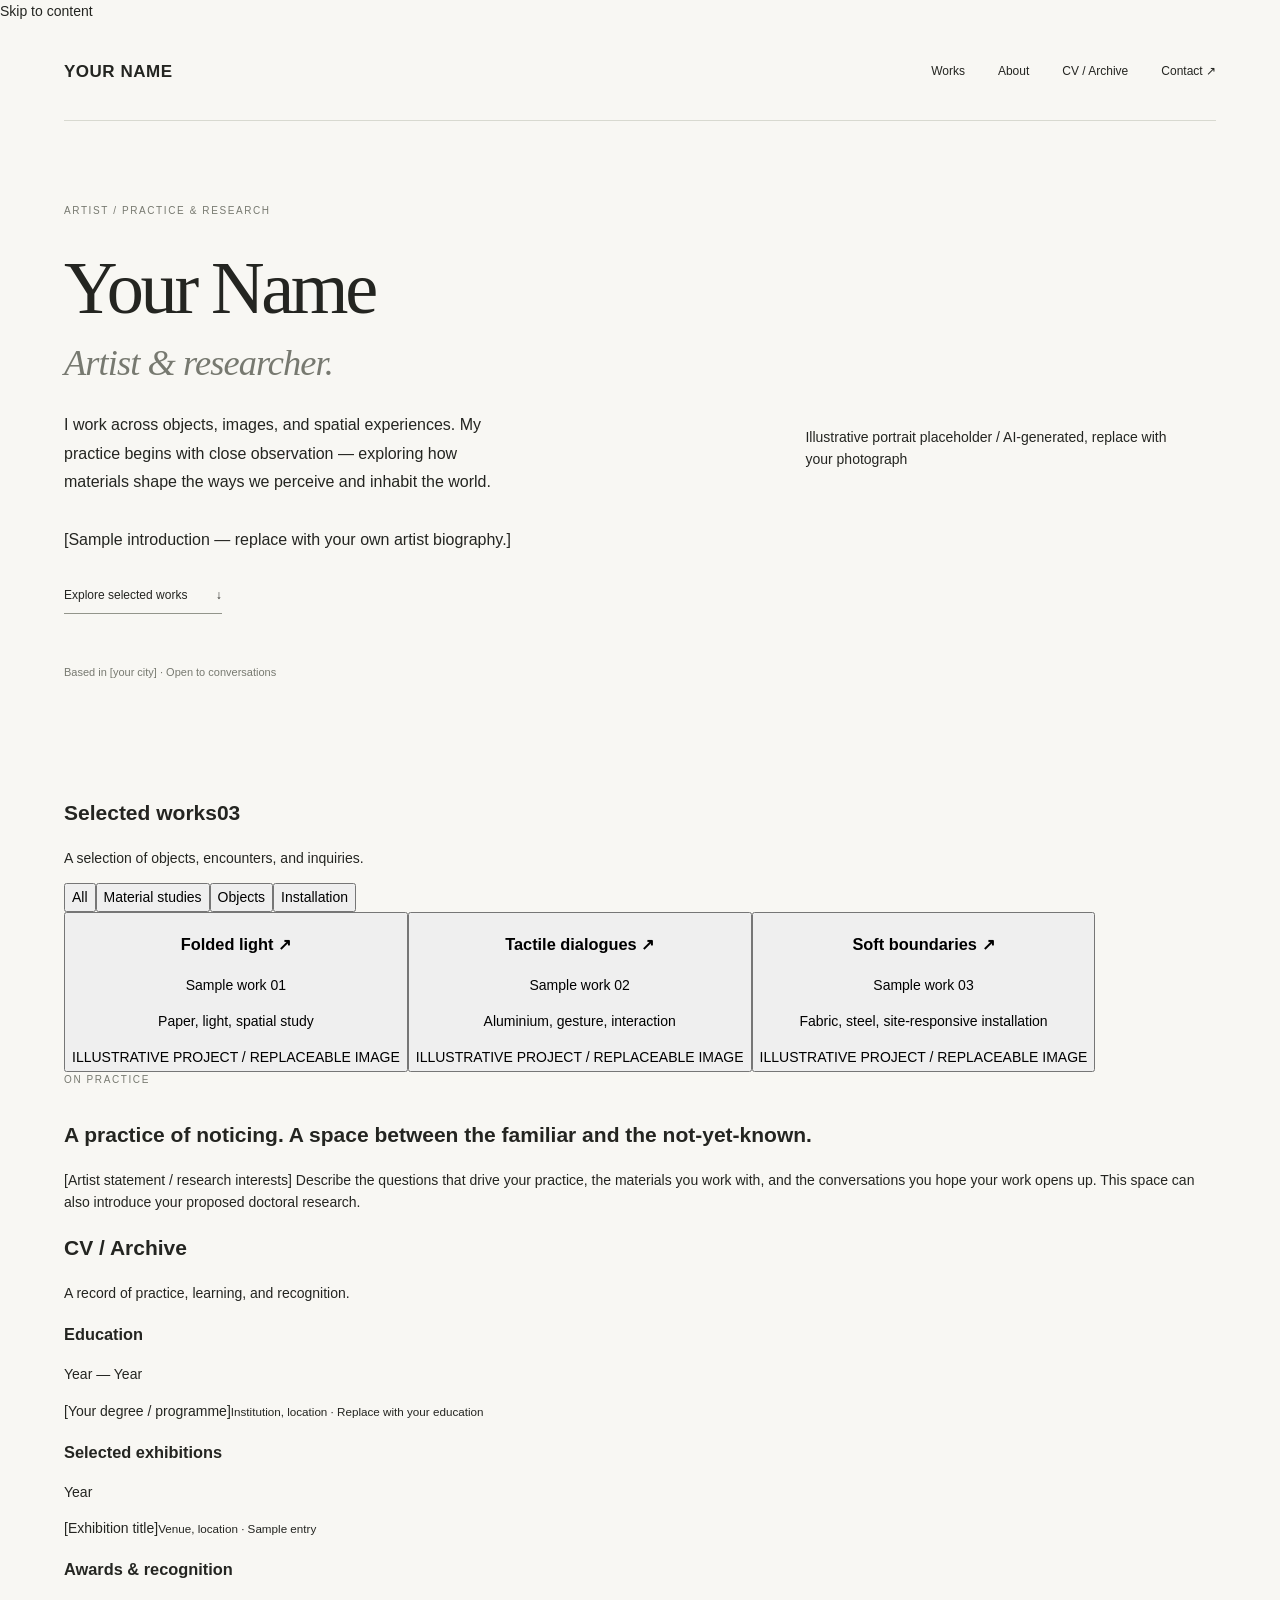
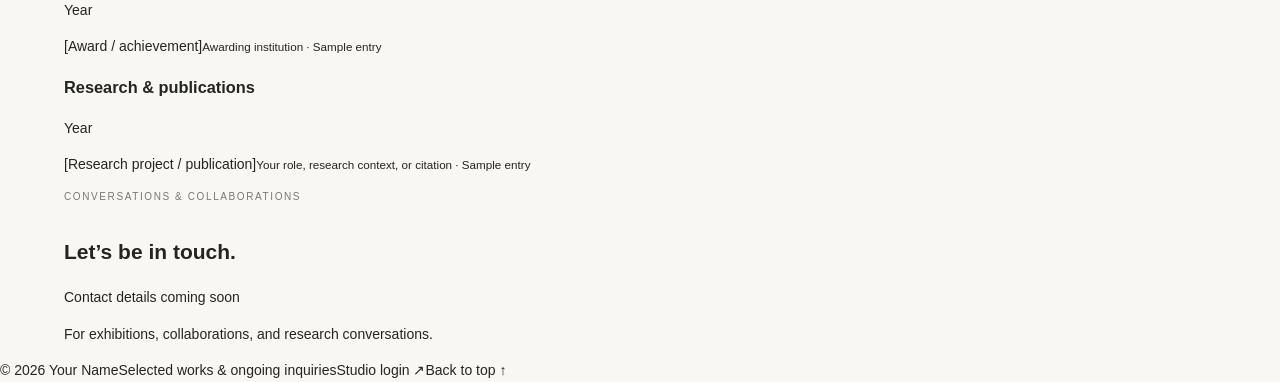
==== index.html @ 3276e63a "Create artist portfolio and content studio" ====
<!doctype html>
<html lang="en"><head><meta charset="utf-8"><meta name="viewport" content="width=device-width,initial-scale=1"><meta name="description" content="An artist's portfolio — selected works, research, and practice."><title>Artist — Selected works</title><link rel="stylesheet" href="style.css"><script type="module" src="app.js"></script></head><body>
<a class="skip" href="#main">Skip to content</a><header class="header"><a href="#" id="brand">YOUR NAME</a><nav aria-label="Main navigation"><a href="#works">Works</a><a href="#about">About</a><a href="#archive">CV / Archive</a><a href="#contact">Contact ↗</a></nav></header>
<main id="main"><section class="hero" id="about"><div class="hero-copy"><p class="eyebrow">ARTIST / PRACTICE & RESEARCH</p><h1 id="name">Your Name<span>Artist & researcher.</span></h1><p class="intro" id="intro"></p><div class="hero-links"><a href="#works">Explore selected works <span>↓</span></a><a id="cv" hidden>Curriculum vitae ↗</a></div><p class="availability" id="location"></p></div><figure class="portrait"><div id="portrait" class="art atlas q0" role="img" aria-label="Illustrative sculptural portrait placeholder"></div><figcaption id="portraitCaption"></figcaption></figure></section>
<section id="works" class="works"><div class="section-head"><h2>Selected works<span id="workCount"></span></h2><p>A selection of objects, encounters, and inquiries.</p></div><div id="filters" class="filters" aria-label="Filter works"></div><div id="workGrid" class="work-grid"></div><p id="empty" hidden>No works in this category yet.</p></section>
<section class="statement"><p class="eyebrow">ON PRACTICE</p><div><h2 id="statement"></h2><p id="research"></p></div></section>
<section id="archive" class="archive"><div class="section-head"><h2>CV / Archive</h2><p>A record of practice, learning, and recognition.</p></div><div id="archiveRows"></div></section>
<section id="contact" class="contact"><p class="eyebrow">CONVERSATIONS & COLLABORATIONS</p><h2>Let’s be in touch.</h2><a id="email"></a><p id="contactNote"></p><div id="socials"></div></section></main>
<footer><span id="copyright"></span><span>Selected works & ongoing inquiries</span><a href="admin/">Studio login ↗</a><a href="#">Back to top ↑</a></footer>
<dialog id="project"><div class="dialog-top"><span>PROJECT / DETAIL</span><button id="closeProject" aria-label="Close project">Close ×</button></div><div id="projectBody"></div></dialog><p class="load-error" id="loadError" hidden>Content could not be loaded. Please refresh the page.</p>
</body></html>
---- style.css ----
﻿:root{--paper:#f8f7f3;--ink:#242521;--muted:#777970;--line:#d8d9d0;--green:#677157}*{box-sizing:border-box}html{scroll-behavior:smooth;scroll-padding-top:80px}body{margin:0;background:var(--paper);color:var(--ink);font-family:Arial,"Helvetica Neue",sans-serif;font-size:14px;line-height:1.6}a{color:inherit;text-decoration:none}button,input,textarea,select{font:inherit}button,a{-webkit-tap-highlight-color:transparent}a:hover{color:var(--green)}button{cursor:pointer}button:focus-visible,a:focus-visible,input:focus-visible,textarea:focus-visible{outline:2px solid var(--green);outline-offset:5px}.header{margin:0 5%;height:99px;display:flex;align-items:center;justify-content:space-between;border-bottom:1px solid var(--line)}#brand{font-size:17px;font-weight:600;letter-spacing:.03em}.header nav{display:flex;gap:33px;font-size:12px}main{margin:0 5%}.hero{display:grid;grid-template-columns:1.25fr 1fr;gap:12%;padding:82px 0 86px;align-items:center;min-height:620px}.eyebrow{font-size:10px;letter-spacing:.16em;font-weight:500;margin:0 0 30px;color:var(--muted)}h1{font-family:Georgia,serif;font-weight:400;font-size:clamp(48px,5.8vw,86px);line-height:1.07;letter-spacing:-.045em;margin:0 0 28px}h1 span{font-size:.49em;color:var(--muted);display:block;letter-spacing:-.025em;margin-top:15px;font-style:italic}.intro{font-size:16px;max-width:450px;line-height:1.8;white-space:pre-line}.hero-links{display:flex;flex-wrap:wrap;gap:30px;margin:31px 0 50px;font-size:12px}.hero-links a{border-bottom:1px solid #93958b;padding-bottom:8px}.hero-links span{padding-left:25px}.availability{font-size:11px;color:var(--muted)}.availability:before{content:'鈼?;color:var(--green);font-size:8px;margin-right:10px}.portrait{margin:0;max-width:430px}.portrait .art{aspect-ratio:1/1.08}.art{background-color:#e4e2da;background-size:cover;background-position:center}.atlas{background-image:url('assets/studies.png');background-size:200% 200%}.q0{background-position:0 0}.q1{background-position:100% 0}.q2{background-position:0 100%}.q3{background-position:100% 100%}figcaption{font-size:10px;color:var(--muted);padding-top:10px}.section-head{border-top:1px solid var(--line);padding:25px 0;display:flex;justify-content:space-between;align-items:baseline;gap:20px}.section-head h2{font-weight:400;font-size:24px;letter-spacing:-.035em;margin:0}.section-head h2 span{font:10px Arial;vertical-align:super;margin-left:9px;color:var(--muted)}.section-head p{font-size:11px;color:var(--muted);margin:0}.filters{display:flex;gap:8px;margin:10px 0 33px;flex-wrap:wrap}.filters button{border:1px solid var(--line);border-radius:30px;padding:6px 16px;background:transparent;color:var(--muted);font-size:11px}.filters button[aria-pressed=true]{background:var(--ink);color:white;border-color:var(--ink)}.work-grid{display:grid;grid-template-columns:1fr 1fr;gap:50px 32px}.work-card{padding:0;border:0;text-align:left;background:none;color:inherit;display:block;width:100%}.work-card .art{aspect-ratio:1.29;transition:filter .3s}.work-card:hover .art{filter:brightness(.94)}.work-meta{display:flex;justify-content:space-between;margin-top:15px;gap:15px}.work-meta h3{font-weight:400;font-size:17px;margin:0}.work-meta span{font-size:11px;color:var(--muted)}.work-card p{font-size:11px;color:var(--muted);margin:4px 0}.demo-label{font-size:9px;letter-spacing:.06em;color:var(--muted)}.statement{margin:90px 0 75px;padding:47px 0;border-top:1px solid var(--line);display:grid;grid-template-columns:1fr 2fr;gap:50px}.statement h2{font-family:Georgia,serif;font-weight:400;font-size:clamp(27px,3vw,43px);line-height:1.3;letter-spacing:-.025em;margin:0 0 23px}.statement div p{max-width:600px;color:var(--muted);white-space:pre-line}.archive-group{display:grid;grid-template-columns:1fr 3fr;gap:30px;border-bottom:1px solid var(--line);padding:27px 0}.archive-group h3{font-size:12px;font-weight:400;margin:4px 0}.archive-item{display:grid;grid-template-columns:80px 1fr;gap:20px;padding:3px 0 18px}.archive-item p{margin:0}.archive-item .year{font-size:11px;color:var(--muted)}.archive-item small{display:block;color:var(--muted)}.archive-item a{text-decoration:underline}.contact{padding:100px 0}.contact h2{font-family:Georgia,serif;font-weight:400;font-size:64px;letter-spacing:-.04em;line-height:1.1;margin:0 0 28px}.contact #email{font-size:20px;border-bottom:1px solid var(--ink)}.contact p:not(.eyebrow){font-size:12px;color:var(--muted)}#socials{display:flex;gap:22px;font-size:12px;margin-top:25px}footer{margin:0 5%;border-top:1px solid var(--line);padding:25px 0 35px;display:flex;gap:25px;justify-content:space-between;font-size:10px;color:var(--muted)}dialog{border:0;background:var(--paper);color:var(--ink);width:min(1000px,94vw);max-height:92vh;padding:35px}dialog::backdrop{background:#20211dcc}.dialog-top{display:flex;justify-content:space-between;border-bottom:1px solid var(--line);padding-bottom:18px;font-size:10px;letter-spacing:.1em}.dialog-top button{border:0;background:none}#projectBody h2{font:42px Georgia;margin-bottom:5px}#projectBody .art{aspect-ratio:1.4;margin:25px 0}#projectBody p{white-space:pre-line;max-width:700px}#projectBody img{max-width:100%;display:block;margin:20px 0}#projectBody video{width:100%;margin:20px 0}#projectBody a{border-bottom:1px solid}.skip{position:absolute;top:-100px}.skip:focus{top:10px;background:white;padding:10px;z-index:100}.load-error{padding:20px;background:#ffe6d6}body.preview:before{content:'LOCAL DRAFT PREVIEW 路 鏈湴鑽夌棰勮';display:block;background:#677157;color:white;text-align:center;padding:6px;font-size:11px}@media(min-width:1500px){main,.header,footer{max-width:1400px;margin-left:auto;margin-right:auto}}@media(max-width:700px){.header{height:78px}#brand{font-size:14px}.header nav{gap:14px;font-size:10px}.hero{grid-template-columns:1fr;gap:35px;padding:45px 0;min-height:0}.hero-copy{max-width:100%}h1{font-size:58px}.intro{font-size:14px}.hero-links{margin:25px 0}.portrait{max-width:100%;width:100%}.portrait .art{aspect-ratio:1.15}.section-head{display:block}.section-head p{margin-top:8px}.work-grid{grid-template-columns:1fr;gap:32px}.statement{grid-template-columns:1fr;gap:0;margin:60px 0 30px}.archive-group{grid-template-columns:1fr;gap:10px}.archive-item{grid-template-columns:65px 1fr}.contact{padding:65px 0}.contact h2{font-size:45px}footer{flex-wrap:wrap;justify-content:flex-start;gap:15px 25px}dialog{padding:20px}#projectBody h2{font-size:32px}}@media(prefers-reduced-motion:reduce){html{scroll-behavior:auto}*{transition:none!important}}[hidden]{display:none!important}
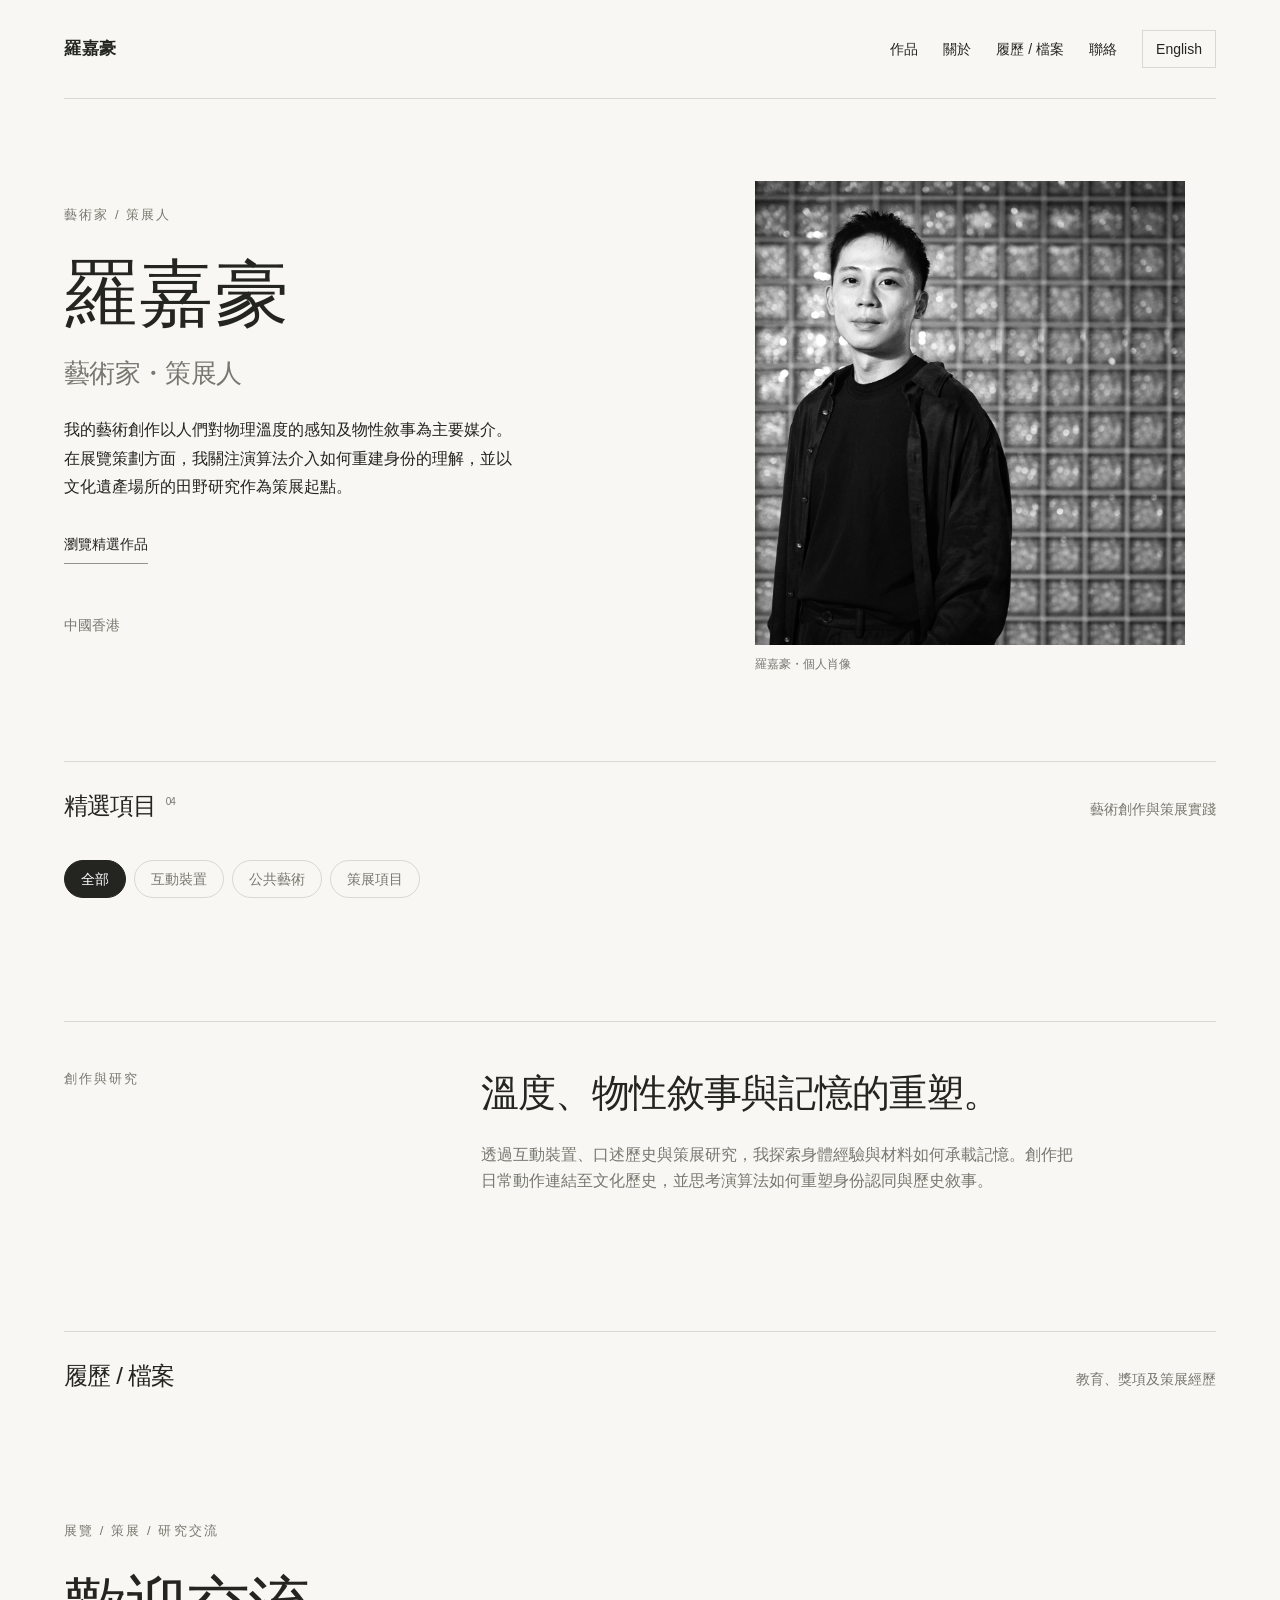
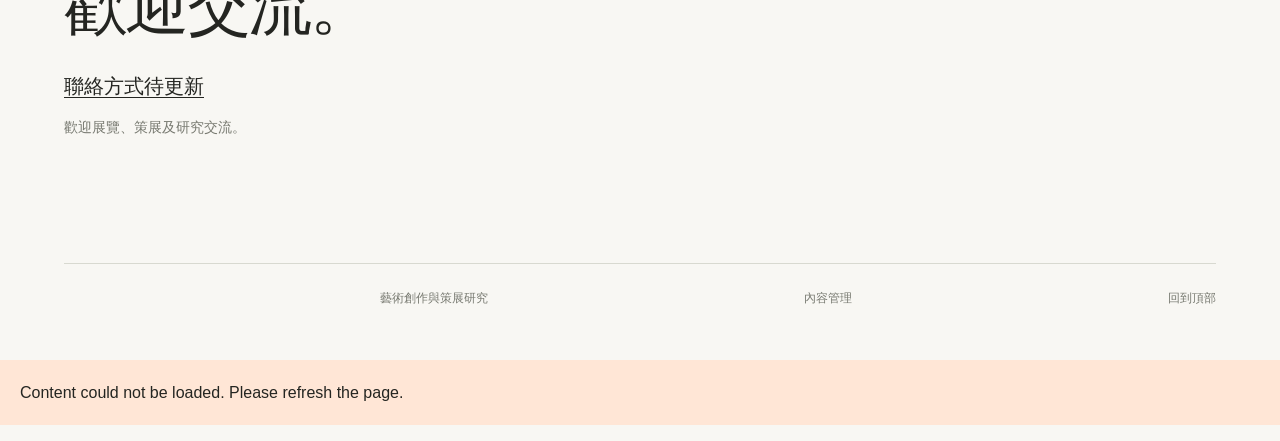
==== commit 9bc43184: "Import four deduplicated art portfolios and bilingual website" ====
--- a/index.html
+++ b/index.html
@@ -1,11 +1,11 @@
 <!doctype html>
-<html lang="en"><head><meta charset="utf-8"><meta name="viewport" content="width=device-width,initial-scale=1"><meta name="description" content="An artist's portfolio — selected works, research, and practice."><title>Artist — Selected works</title><link rel="stylesheet" href="style.css"><script type="module" src="app.js"></script></head><body>
-<a class="skip" href="#main">Skip to content</a><header class="header"><a href="#" id="brand">YOUR NAME</a><nav aria-label="Main navigation"><a href="#works">Works</a><a href="#about">About</a><a href="#archive">CV / Archive</a><a href="#contact">Contact ↗</a></nav></header>
-<main id="main"><section class="hero" id="about"><div class="hero-copy"><p class="eyebrow">ARTIST / PRACTICE & RESEARCH</p><h1 id="name">Your Name<span>Artist & researcher.</span></h1><p class="intro" id="intro"></p><div class="hero-links"><a href="#works">Explore selected works <span>↓</span></a><a id="cv" hidden>Curriculum vitae ↗</a></div><p class="availability" id="location"></p></div><figure class="portrait"><div id="portrait" class="art atlas q0" role="img" aria-label="Illustrative sculptural portrait placeholder"></div><figcaption id="portraitCaption"></figcaption></figure></section>
-<section id="works" class="works"><div class="section-head"><h2>Selected works<span id="workCount"></span></h2><p>A selection of objects, encounters, and inquiries.</p></div><div id="filters" class="filters" aria-label="Filter works"></div><div id="workGrid" class="work-grid"></div><p id="empty" hidden>No works in this category yet.</p></section>
-<section class="statement"><p class="eyebrow">ON PRACTICE</p><div><h2 id="statement"></h2><p id="research"></p></div></section>
-<section id="archive" class="archive"><div class="section-head"><h2>CV / Archive</h2><p>A record of practice, learning, and recognition.</p></div><div id="archiveRows"></div></section>
-<section id="contact" class="contact"><p class="eyebrow">CONVERSATIONS & COLLABORATIONS</p><h2>Let’s be in touch.</h2><a id="email"></a><p id="contactNote"></p><div id="socials"></div></section></main>
-<footer><span id="copyright"></span><span>Selected works & ongoing inquiries</span><a href="admin/">Studio login ↗</a><a href="#">Back to top ↑</a></footer>
-<dialog id="project"><div class="dialog-top"><span>PROJECT / DETAIL</span><button id="closeProject" aria-label="Close project">Close ×</button></div><div id="projectBody"></div></dialog><p class="load-error" id="loadError" hidden>Content could not be loaded. Please refresh the page.</p>
+<html lang="zh-Hant"><head><meta charset="utf-8"><meta name="viewport" content="width=device-width,initial-scale=1"><meta name="description" content="An artist's portfolio — selected works, research, and practice."><title>羅嘉豪 Karl Law — 藝術家・策展人</title><link rel="stylesheet" href="style.css"><script type="module" src="app.js"></script></head><body>
+<a class="skip" href="#main" data-i18n="skip">Skip to content</a><header class="header"><a href="#" id="brand">YOUR NAME</a><nav aria-label="Main navigation"><a href="#works" data-i18n="works">Works</a><a href="#about" data-i18n="about">About</a><a href="#archive" data-i18n="archive">CV / Archive</a><a href="#contact" data-i18n="contact">Contact ↗</a><button id="languageToggle" class="language-toggle" type="button">English</button></nav></header>
+<main id="main"><section class="hero" id="about"><div class="hero-copy"><p class="eyebrow" data-i18n="eyebrow">ARTIST / PRACTICE & RESEARCH</p><h1 id="name">Your Name<span>Artist & researcher.</span></h1><p class="intro" id="intro"></p><div class="hero-links"><a href="#works" data-i18n="explore">Explore selected works <span>↓</span></a><a id="cv" hidden data-i18n="cv">Curriculum vitae ↗</a></div><p class="availability" id="location"></p></div><figure class="portrait"><div id="portrait" class="art atlas q0" role="img" aria-label="Illustrative sculptural portrait placeholder"></div><figcaption id="portraitCaption"></figcaption></figure></section>
+<section id="works" class="works"><div class="section-head"><h2><span class="section-title" data-i18n="selected">Selected works</span><span id="workCount"></span></h2><p data-i18n="selection">A selection of objects, encounters, and inquiries.</p></div><div id="filters" class="filters" aria-label="Filter works"></div><div id="workGrid" class="work-grid"></div><p id="empty" hidden data-i18n="empty">No works in this category yet.</p></section>
+<section class="statement"><p class="eyebrow" data-i18n="practice">ON PRACTICE</p><div><h2 id="statement"></h2><p id="research"></p></div></section>
+<section id="archive" class="archive"><div class="section-head"><h2 data-i18n="archive">CV / Archive</h2><p data-i18n="record">A record of practice, learning, and recognition.</p></div><div id="archiveRows"></div></section>
+<section id="contact" class="contact"><p class="eyebrow" data-i18n="conversations">CONVERSATIONS & COLLABORATIONS</p><h2 data-i18n="touch">Let’s be in touch.</h2><a id="email"></a><p id="contactNote"></p><div id="socials"></div></section></main>
+<footer><span id="copyright"></span><span data-i18n="footer">Selected works & ongoing inquiries</span><a href="admin/" data-i18n="studio">Studio login ↗</a><a href="#" data-i18n="top">Back to top ↑</a></footer>
+<dialog id="project"><div class="dialog-top"><span data-i18n="detail">PROJECT / DETAIL</span><button id="closeProject" aria-label="Close project" data-i18n="close">Close ×</button></div><div id="projectBody"></div></dialog><p class="load-error" id="loadError" hidden>Content could not be loaded. Please refresh the page.</p>
 </body></html>
--- a/style.css
+++ b/style.css
@@ -1 +1,5 @@
-﻿:root{--paper:#f8f7f3;--ink:#242521;--muted:#777970;--line:#d8d9d0;--green:#677157}*{box-sizing:border-box}html{scroll-behavior:smooth;scroll-padding-top:80px}body{margin:0;background:var(--paper);color:var(--ink);font-family:Arial,"Helvetica Neue",sans-serif;font-size:14px;line-height:1.6}a{color:inherit;text-decoration:none}button,input,textarea,select{font:inherit}button,a{-webkit-tap-highlight-color:transparent}a:hover{color:var(--green)}button{cursor:pointer}button:focus-visible,a:focus-visible,input:focus-visible,textarea:focus-visible{outline:2px solid var(--green);outline-offset:5px}.header{margin:0 5%;height:99px;display:flex;align-items:center;justify-content:space-between;border-bottom:1px solid var(--line)}#brand{font-size:17px;font-weight:600;letter-spacing:.03em}.header nav{display:flex;gap:33px;font-size:12px}main{margin:0 5%}.hero{display:grid;grid-template-columns:1.25fr 1fr;gap:12%;padding:82px 0 86px;align-items:center;min-height:620px}.eyebrow{font-size:10px;letter-spacing:.16em;font-weight:500;margin:0 0 30px;color:var(--muted)}h1{font-family:Georgia,serif;font-weight:400;font-size:clamp(48px,5.8vw,86px);line-height:1.07;letter-spacing:-.045em;margin:0 0 28px}h1 span{font-size:.49em;color:var(--muted);display:block;letter-spacing:-.025em;margin-top:15px;font-style:italic}.intro{font-size:16px;max-width:450px;line-height:1.8;white-space:pre-line}.hero-links{display:flex;flex-wrap:wrap;gap:30px;margin:31px 0 50px;font-size:12px}.hero-links a{border-bottom:1px solid #93958b;padding-bottom:8px}.hero-links span{padding-left:25px}.availability{font-size:11px;color:var(--muted)}.availability:before{content:'鈼?;color:var(--green);font-size:8px;margin-right:10px}.portrait{margin:0;max-width:430px}.portrait .art{aspect-ratio:1/1.08}.art{background-color:#e4e2da;background-size:cover;background-position:center}.atlas{background-image:url('assets/studies.png');background-size:200% 200%}.q0{background-position:0 0}.q1{background-position:100% 0}.q2{background-position:0 100%}.q3{background-position:100% 100%}figcaption{font-size:10px;color:var(--muted);padding-top:10px}.section-head{border-top:1px solid var(--line);padding:25px 0;display:flex;justify-content:space-between;align-items:baseline;gap:20px}.section-head h2{font-weight:400;font-size:24px;letter-spacing:-.035em;margin:0}.section-head h2 span{font:10px Arial;vertical-align:super;margin-left:9px;color:var(--muted)}.section-head p{font-size:11px;color:var(--muted);margin:0}.filters{display:flex;gap:8px;margin:10px 0 33px;flex-wrap:wrap}.filters button{border:1px solid var(--line);border-radius:30px;padding:6px 16px;background:transparent;color:var(--muted);font-size:11px}.filters button[aria-pressed=true]{background:var(--ink);color:white;border-color:var(--ink)}.work-grid{display:grid;grid-template-columns:1fr 1fr;gap:50px 32px}.work-card{padding:0;border:0;text-align:left;background:none;color:inherit;display:block;width:100%}.work-card .art{aspect-ratio:1.29;transition:filter .3s}.work-card:hover .art{filter:brightness(.94)}.work-meta{display:flex;justify-content:space-between;margin-top:15px;gap:15px}.work-meta h3{font-weight:400;font-size:17px;margin:0}.work-meta span{font-size:11px;color:var(--muted)}.work-card p{font-size:11px;color:var(--muted);margin:4px 0}.demo-label{font-size:9px;letter-spacing:.06em;color:var(--muted)}.statement{margin:90px 0 75px;padding:47px 0;border-top:1px solid var(--line);display:grid;grid-template-columns:1fr 2fr;gap:50px}.statement h2{font-family:Georgia,serif;font-weight:400;font-size:clamp(27px,3vw,43px);line-height:1.3;letter-spacing:-.025em;margin:0 0 23px}.statement div p{max-width:600px;color:var(--muted);white-space:pre-line}.archive-group{display:grid;grid-template-columns:1fr 3fr;gap:30px;border-bottom:1px solid var(--line);padding:27px 0}.archive-group h3{font-size:12px;font-weight:400;margin:4px 0}.archive-item{display:grid;grid-template-columns:80px 1fr;gap:20px;padding:3px 0 18px}.archive-item p{margin:0}.archive-item .year{font-size:11px;color:var(--muted)}.archive-item small{display:block;color:var(--muted)}.archive-item a{text-decoration:underline}.contact{padding:100px 0}.contact h2{font-family:Georgia,serif;font-weight:400;font-size:64px;letter-spacing:-.04em;line-height:1.1;margin:0 0 28px}.contact #email{font-size:20px;border-bottom:1px solid var(--ink)}.contact p:not(.eyebrow){font-size:12px;color:var(--muted)}#socials{display:flex;gap:22px;font-size:12px;margin-top:25px}footer{margin:0 5%;border-top:1px solid var(--line);padding:25px 0 35px;display:flex;gap:25px;justify-content:space-between;font-size:10px;color:var(--muted)}dialog{border:0;background:var(--paper);color:var(--ink);width:min(1000px,94vw);max-height:92vh;padding:35px}dialog::backdrop{background:#20211dcc}.dialog-top{display:flex;justify-content:space-between;border-bottom:1px solid var(--line);padding-bottom:18px;font-size:10px;letter-spacing:.1em}.dialog-top button{border:0;background:none}#projectBody h2{font:42px Georgia;margin-bottom:5px}#projectBody .art{aspect-ratio:1.4;margin:25px 0}#projectBody p{white-space:pre-line;max-width:700px}#projectBody img{max-width:100%;display:block;margin:20px 0}#projectBody video{width:100%;margin:20px 0}#projectBody a{border-bottom:1px solid}.skip{position:absolute;top:-100px}.skip:focus{top:10px;background:white;padding:10px;z-index:100}.load-error{padding:20px;background:#ffe6d6}body.preview:before{content:'LOCAL DRAFT PREVIEW 路 鏈湴鑽夌棰勮';display:block;background:#677157;color:white;text-align:center;padding:6px;font-size:11px}@media(min-width:1500px){main,.header,footer{max-width:1400px;margin-left:auto;margin-right:auto}}@media(max-width:700px){.header{height:78px}#brand{font-size:14px}.header nav{gap:14px;font-size:10px}.hero{grid-template-columns:1fr;gap:35px;padding:45px 0;min-height:0}.hero-copy{max-width:100%}h1{font-size:58px}.intro{font-size:14px}.hero-links{margin:25px 0}.portrait{max-width:100%;width:100%}.portrait .art{aspect-ratio:1.15}.section-head{display:block}.section-head p{margin-top:8px}.work-grid{grid-template-columns:1fr;gap:32px}.statement{grid-template-columns:1fr;gap:0;margin:60px 0 30px}.archive-group{grid-template-columns:1fr;gap:10px}.archive-item{grid-template-columns:65px 1fr}.contact{padding:65px 0}.contact h2{font-size:45px}footer{flex-wrap:wrap;justify-content:flex-start;gap:15px 25px}dialog{padding:20px}#projectBody h2{font-size:32px}}@media(prefers-reduced-motion:reduce){html{scroll-behavior:auto}*{transition:none!important}}[hidden]{display:none!important}
+:root{--paper:#f8f7f3;--ink:#242521;--muted:#777970;--line:#d8d9d0;--green:#677157}*{box-sizing:border-box}html{scroll-behavior:smooth;scroll-padding-top:80px}body{margin:0;background:var(--paper);color:var(--ink);font-family:Arial,"Helvetica Neue",sans-serif;font-size:14px;line-height:1.6}a{color:inherit;text-decoration:none}button,input,textarea,select{font:inherit}button,a{-webkit-tap-highlight-color:transparent}a:hover{color:var(--green)}button{cursor:pointer}button:focus-visible,a:focus-visible,input:focus-visible,textarea:focus-visible{outline:2px solid var(--green);outline-offset:5px}.header{margin:0 5%;height:99px;display:flex;align-items:center;justify-content:space-between;border-bottom:1px solid var(--line)}#brand{font-size:17px;font-weight:600;letter-spacing:.03em}.header nav{display:flex;gap:33px;font-size:12px}main{margin:0 5%}.hero{display:grid;grid-template-columns:1.25fr 1fr;gap:12%;padding:82px 0 86px;align-items:center;min-height:620px}.eyebrow{font-size:10px;letter-spacing:.16em;font-weight:500;margin:0 0 30px;color:var(--muted)}h1{font-family:Georgia,serif;font-weight:400;font-size:clamp(48px,5.8vw,86px);line-height:1.07;letter-spacing:-.045em;margin:0 0 28px}h1 span{font-size:.49em;color:var(--muted);display:block;letter-spacing:-.025em;margin-top:15px;font-style:italic}.intro{font-size:16px;max-width:450px;line-height:1.8;white-space:pre-line}.hero-links{display:flex;flex-wrap:wrap;gap:30px;margin:31px 0 50px;font-size:12px}.hero-links a{border-bottom:1px solid #93958b;padding-bottom:8px}.hero-links span{padding-left:25px}.availability{font-size:11px;color:var(--muted)}.availability:before{content:'\2022';color:var(--green);font-size:8px;margin-right:10px}.portrait{margin:0;max-width:430px}.portrait .art{aspect-ratio:1/1.08}.art{background-color:#e4e2da;background-size:cover;background-position:center}.atlas{background-image:url('assets/studies.png');background-size:200% 200%}.q0{background-position:0 0}.q1{background-position:100% 0}.q2{background-position:0 100%}.q3{background-position:100% 100%}figcaption{font-size:10px;color:var(--muted);padding-top:10px}.section-head{border-top:1px solid var(--line);padding:25px 0;display:flex;justify-content:space-between;align-items:baseline;gap:20px}.section-head h2{font-weight:400;font-size:24px;letter-spacing:-.035em;margin:0}.section-head h2 span{font:10px Arial;vertical-align:super;margin-left:9px;color:var(--muted)}.section-head p{font-size:11px;color:var(--muted);margin:0}.filters{display:flex;gap:8px;margin:10px 0 33px;flex-wrap:wrap}.filters button{border:1px solid var(--line);border-radius:30px;padding:6px 16px;background:transparent;color:var(--muted);font-size:11px}.filters button[aria-pressed=true]{background:var(--ink);color:white;border-color:var(--ink)}.work-grid{display:grid;grid-template-columns:1fr 1fr;gap:50px 32px}.work-card{padding:0;border:0;text-align:left;background:none;color:inherit;display:block;width:100%}.work-card .art{aspect-ratio:1.29;transition:filter .3s}.work-card:hover .art{filter:brightness(.94)}.work-meta{display:flex;justify-content:space-between;margin-top:15px;gap:15px}.work-meta h3{font-weight:400;font-size:17px;margin:0}.work-meta span{font-size:11px;color:var(--muted)}.work-card p{font-size:11px;color:var(--muted);margin:4px 0}.demo-label{font-size:9px;letter-spacing:.06em;color:var(--muted)}.statement{margin:90px 0 75px;padding:47px 0;border-top:1px solid var(--line);display:grid;grid-template-columns:1fr 2fr;gap:50px}.statement h2{font-family:Georgia,serif;font-weight:400;font-size:clamp(27px,3vw,43px);line-height:1.3;letter-spacing:-.025em;margin:0 0 23px}.statement div p{max-width:600px;color:var(--muted);white-space:pre-line}.archive-group{display:grid;grid-template-columns:1fr 3fr;gap:30px;border-bottom:1px solid var(--line);padding:27px 0}.archive-group h3{font-size:12px;font-weight:400;margin:4px 0}.archive-item{display:grid;grid-template-columns:80px 1fr;gap:20px;padding:3px 0 18px}.archive-item p{margin:0}.archive-item .year{font-size:11px;color:var(--muted)}.archive-item small{display:block;color:var(--muted)}.archive-item a{text-decoration:underline}.contact{padding:100px 0}.contact h2{font-family:Georgia,serif;font-weight:400;font-size:64px;letter-spacing:-.04em;line-height:1.1;margin:0 0 28px}.contact #email{font-size:20px;border-bottom:1px solid var(--ink)}.contact p:not(.eyebrow){font-size:12px;color:var(--muted)}#socials{display:flex;gap:22px;font-size:12px;margin-top:25px}footer{margin:0 5%;border-top:1px solid var(--line);padding:25px 0 35px;display:flex;gap:25px;justify-content:space-between;font-size:10px;color:var(--muted)}dialog{border:0;background:var(--paper);color:var(--ink);width:min(1000px,94vw);max-height:92vh;padding:35px}dialog::backdrop{background:#20211dcc}.dialog-top{display:flex;justify-content:space-between;border-bottom:1px solid var(--line);padding-bottom:18px;font-size:10px;letter-spacing:.1em}.dialog-top button{border:0;background:none}#projectBody h2{font:42px Georgia;margin-bottom:5px}#projectBody .art{aspect-ratio:1.4;margin:25px 0}#projectBody p{white-space:pre-line;max-width:700px}#projectBody img{max-width:100%;display:block;margin:20px 0}#projectBody video{width:100%;margin:20px 0}#projectBody a{border-bottom:1px solid}.skip{position:absolute;top:-100px}.skip:focus{top:10px;background:white;padding:10px;z-index:100}.load-error{padding:20px;background:#ffe6d6}body.preview:before{content:'LOCAL DRAFT PREVIEW';display:block;background:#677157;color:white;text-align:center;padding:6px;font-size:11px}@media(min-width:1500px){main,.header,footer{max-width:1400px;margin-left:auto;margin-right:auto}}@media(max-width:700px){.header{height:78px}#brand{font-size:14px}.header nav{gap:14px;font-size:10px}.hero{grid-template-columns:1fr;gap:35px;padding:45px 0;min-height:0}.hero-copy{max-width:100%}h1{font-size:58px}.intro{font-size:14px}.hero-links{margin:25px 0}.portrait{max-width:100%;width:100%}.portrait .art{aspect-ratio:1.15}.section-head{display:block}.section-head p{margin-top:8px}.work-grid{grid-template-columns:1fr;gap:32px}.statement{grid-template-columns:1fr;gap:0;margin:60px 0 30px}.archive-group{grid-template-columns:1fr;gap:10px}.archive-item{grid-template-columns:65px 1fr}.contact{padding:65px 0}.contact h2{font-size:45px}footer{flex-wrap:wrap;justify-content:flex-start;gap:15px 25px}dialog{padding:20px}#projectBody h2{font-size:32px}}@media(prefers-reduced-motion:reduce){html{scroll-behavior:auto}*{transition:none!important}}[hidden]{display:none!important}
+
+/* Bilingual portfolio and original project photography */
+body{font-size:16px}.header nav{align-items:center;font-size:14px;gap:25px}.language-toggle{border:1px solid var(--line);padding:7px 13px;background:transparent;color:var(--ink);font-size:14px;white-space:nowrap}.language-toggle:hover{background:#e9ece2}.hero{gap:10%}.portrait .art{background-position:center;aspect-ratio:1/1.08}.eyebrow{font-size:13px}.hero-links{font-size:14px}.availability{font-size:14px}.availability:before{display:none}figcaption{font-size:12px}.section-head p,.filters button,.work-card p,.work-meta span,.archive-item .year,.contact p:not(.eyebrow),#socials{font-size:14px}.filters button{padding:7px 16px}.work-meta h3{font-size:21px}.archive-group h3{font-size:16px}.archive-item small{font-size:14px}.section-head h2 .section-title{font:inherit;vertical-align:baseline;color:inherit;margin:0}.work-card .art{background-size:cover}.credits{color:var(--muted);font-size:14px}#projectBody img{max-height:1000px;object-fit:contain;margin:30px auto}#projectBody .art{background-size:contain;background-repeat:no-repeat;background-color:#e7e6df}#projectBody p{font-size:16px;line-height:1.9}.dialog-top{font-size:14px}footer{font-size:12px}html[lang=zh-Hant] h1{letter-spacing:.02em}html[lang=zh-Hant] h1 span{font-family:Arial,sans-serif;font-style:normal;font-size:.35em;margin-top:25px}
+@media(max-width:700px){.header{height:auto;min-height:100px;flex-wrap:wrap;padding:18px 0;gap:15px}.header nav{gap:16px;flex-wrap:wrap;font-size:14px}.hero{padding-top:40px}.intro{font-size:16px}.work-meta{align-items:baseline}.section-head p{font-size:14px}}
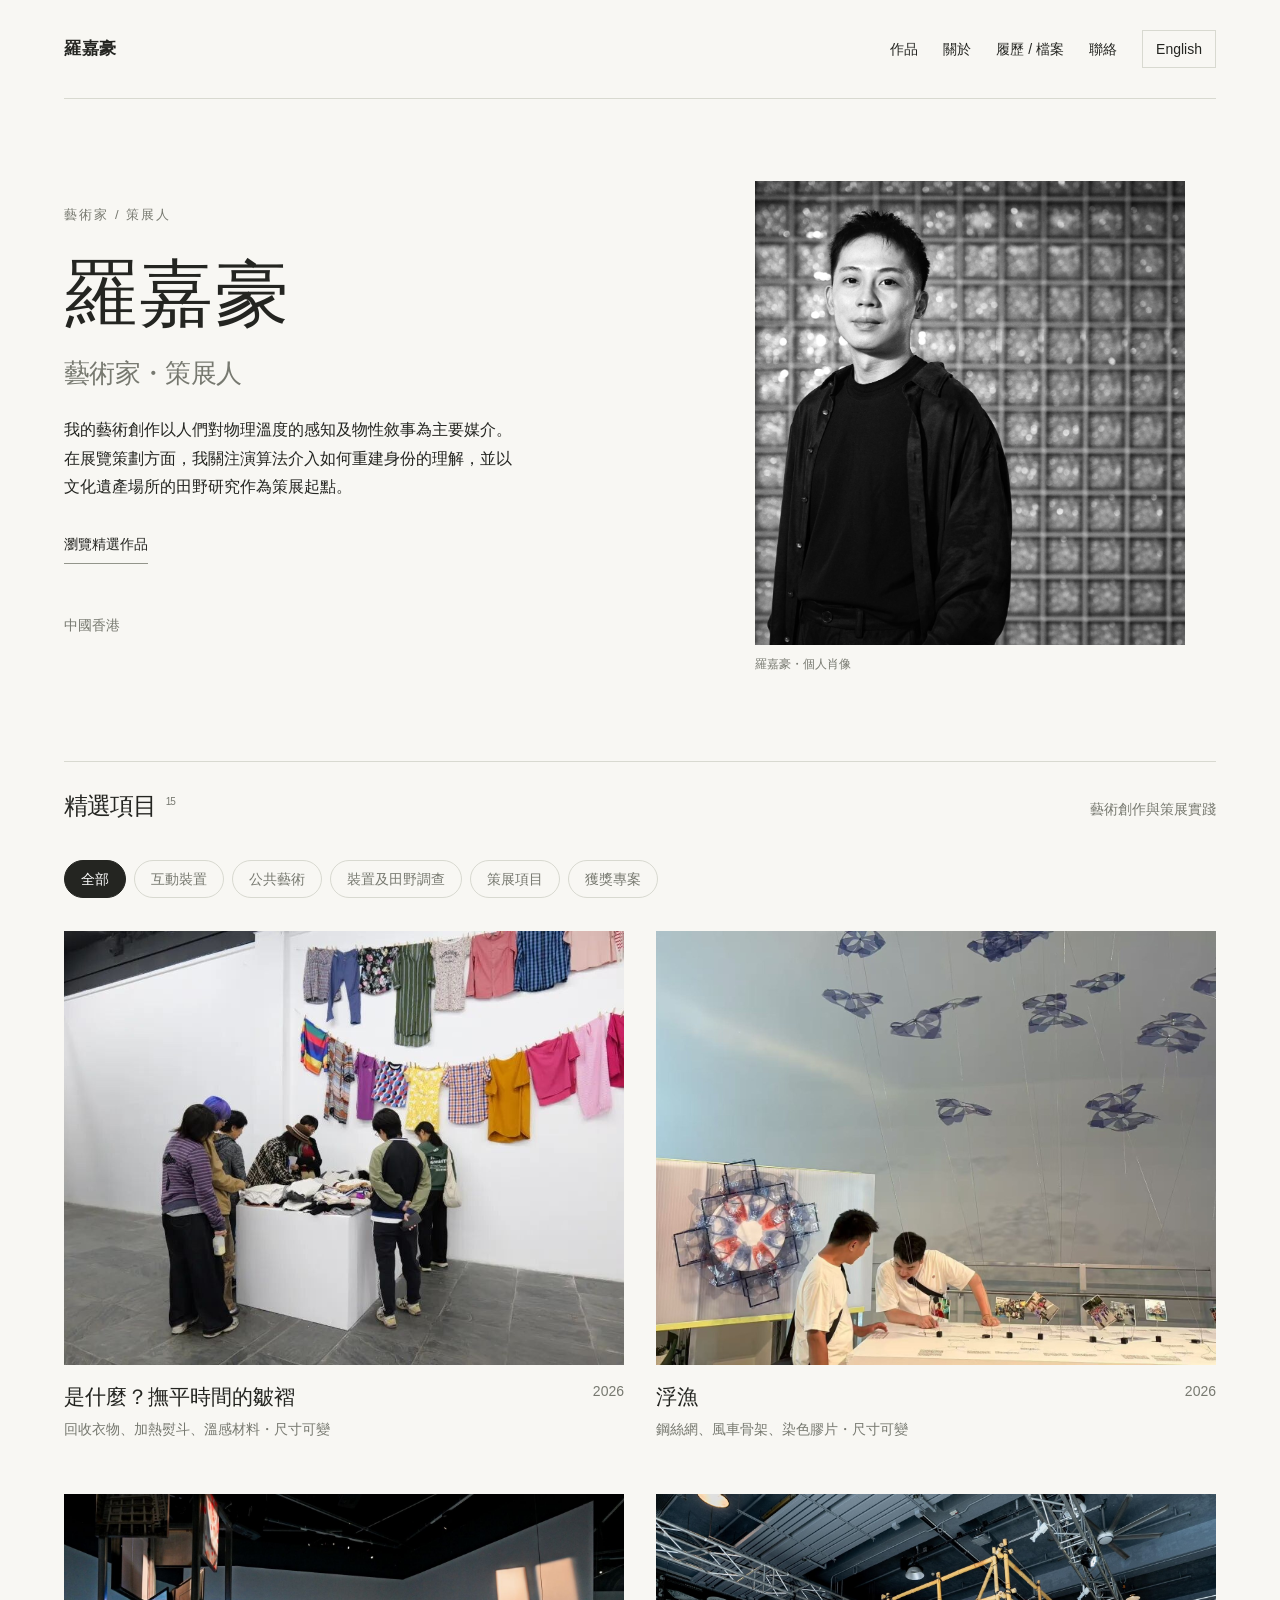
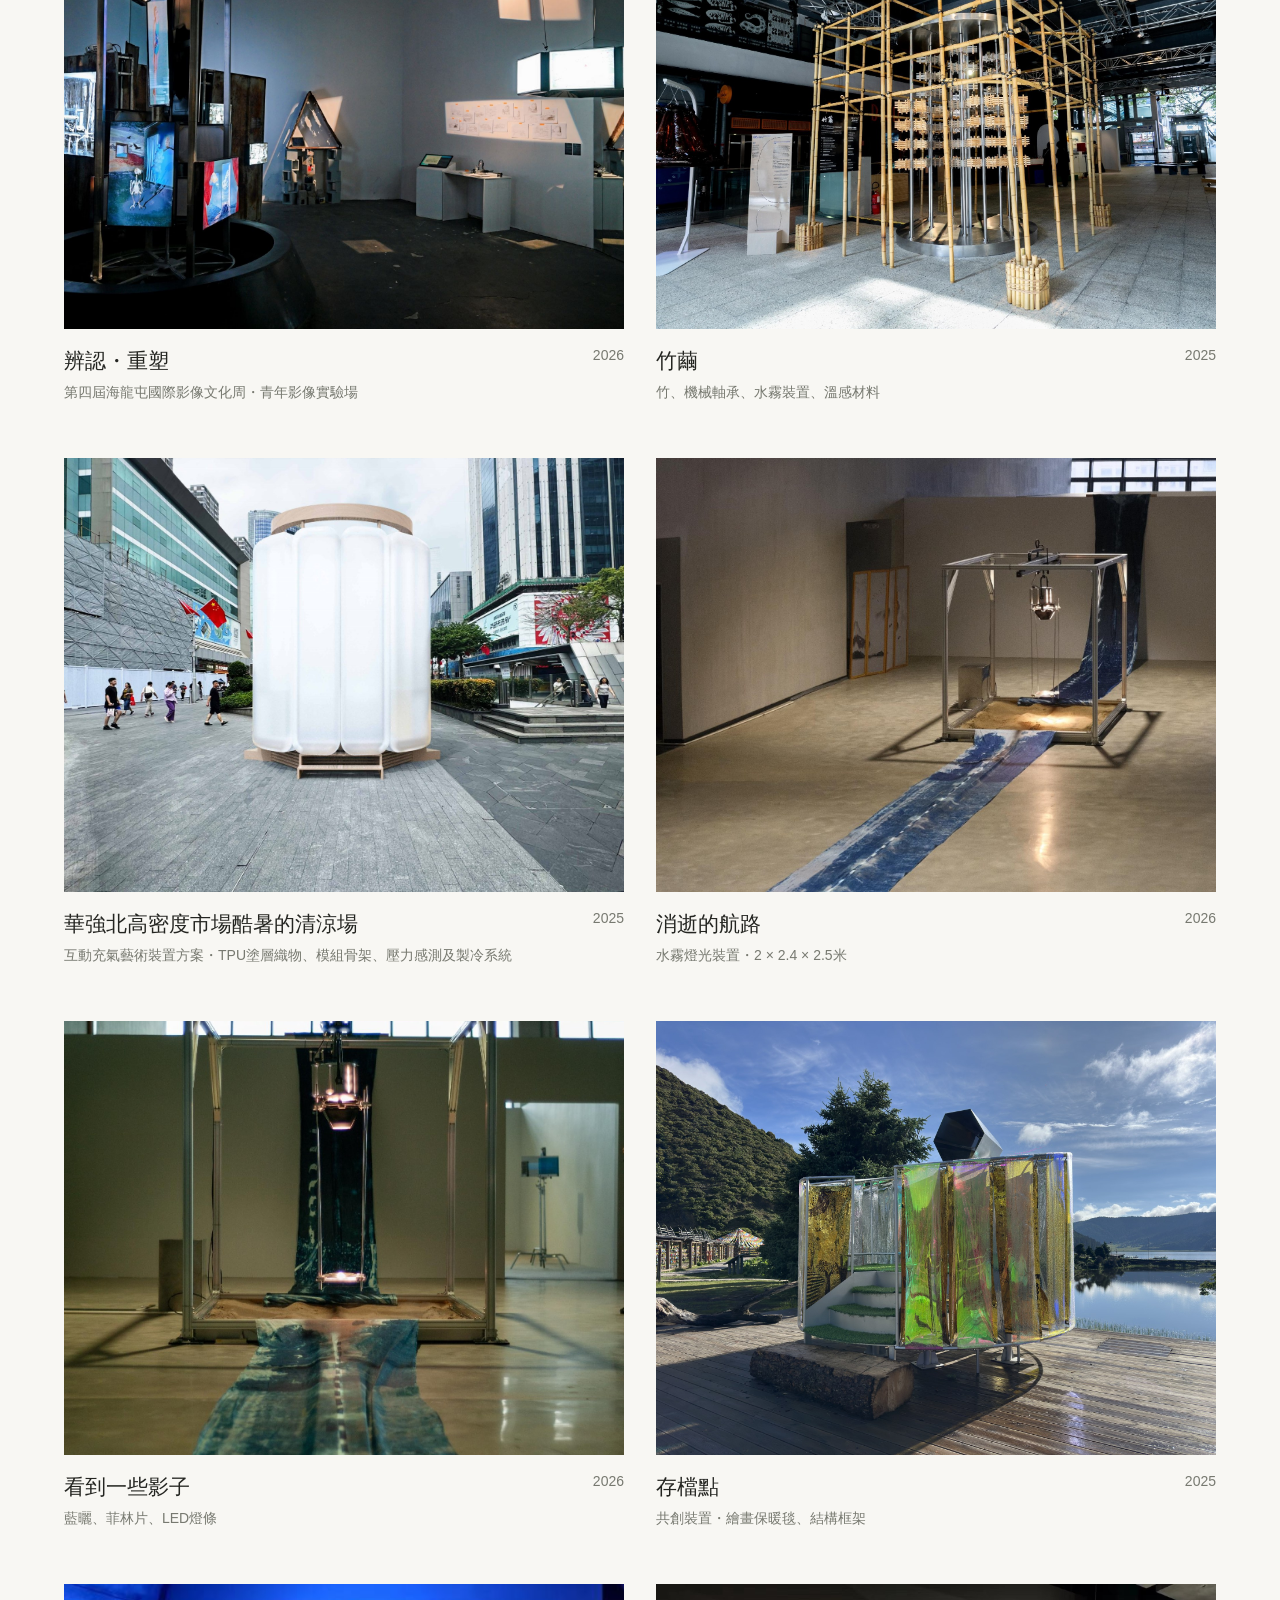
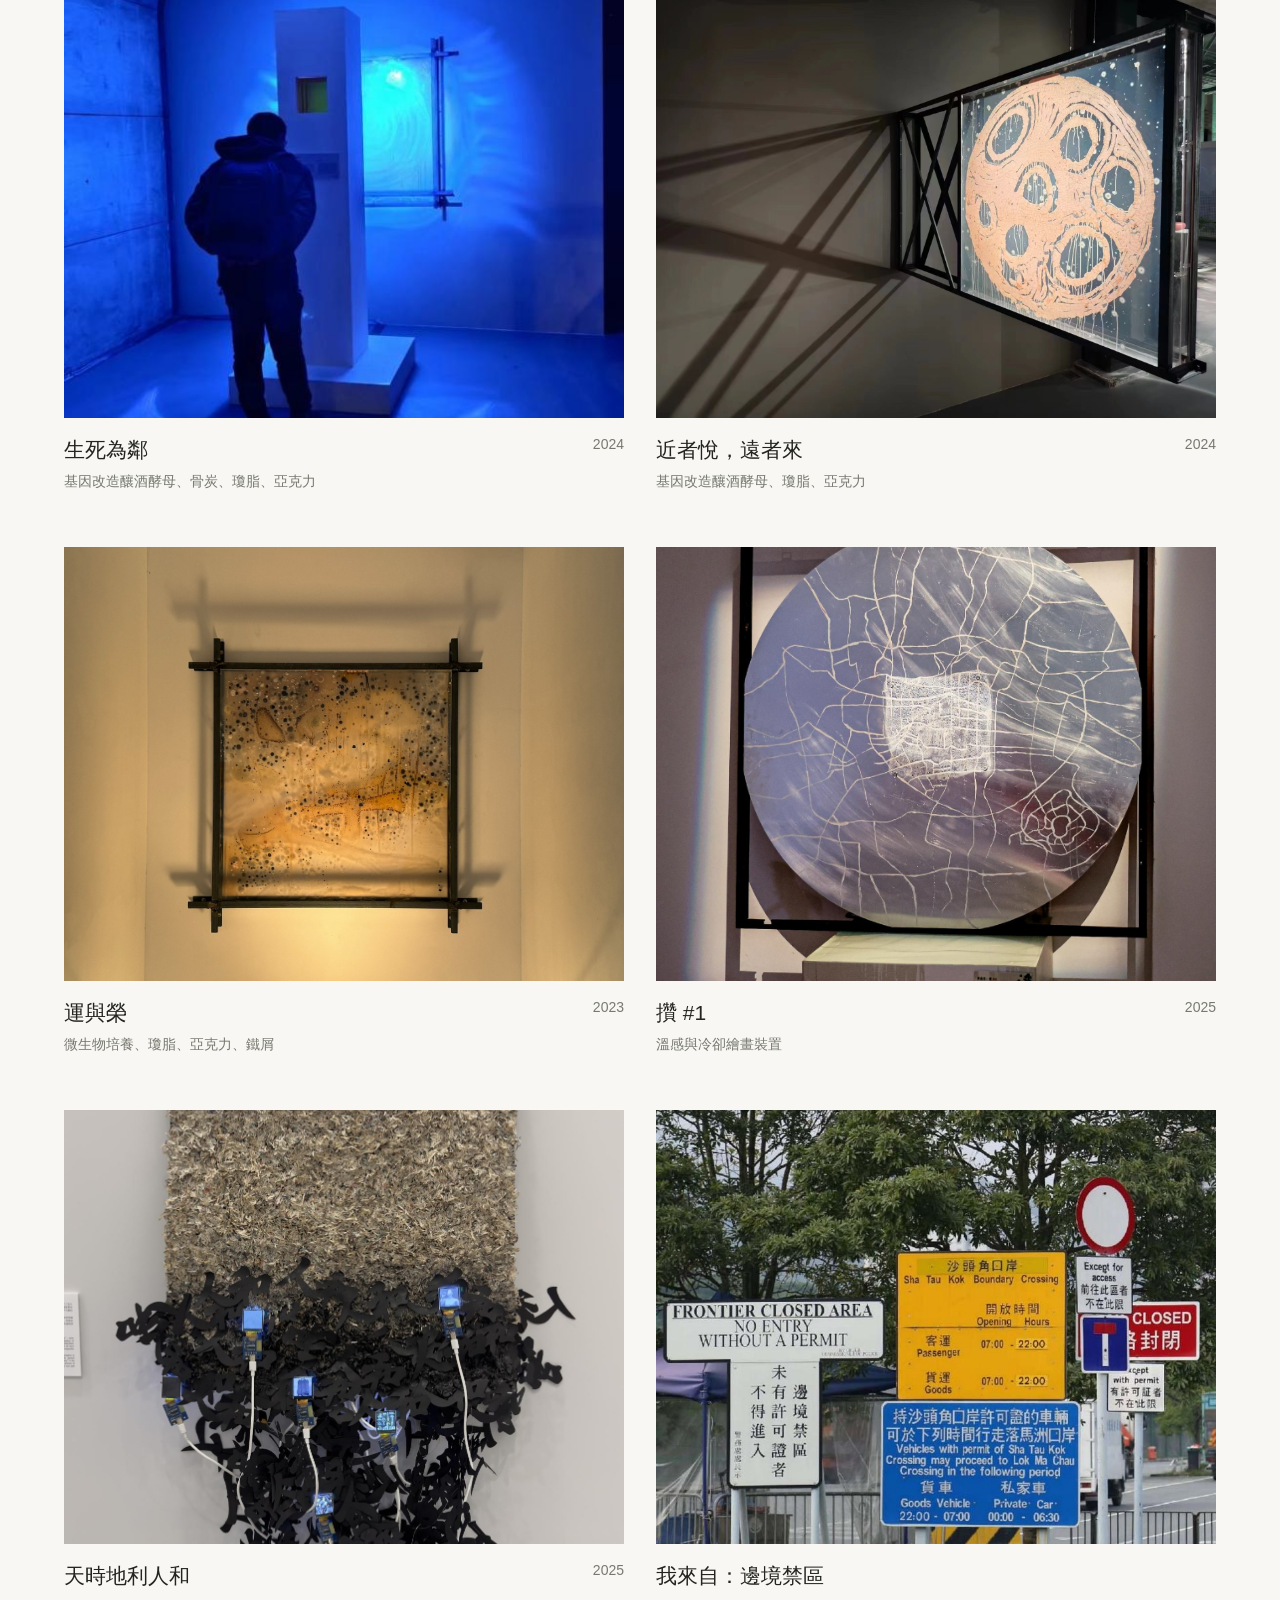
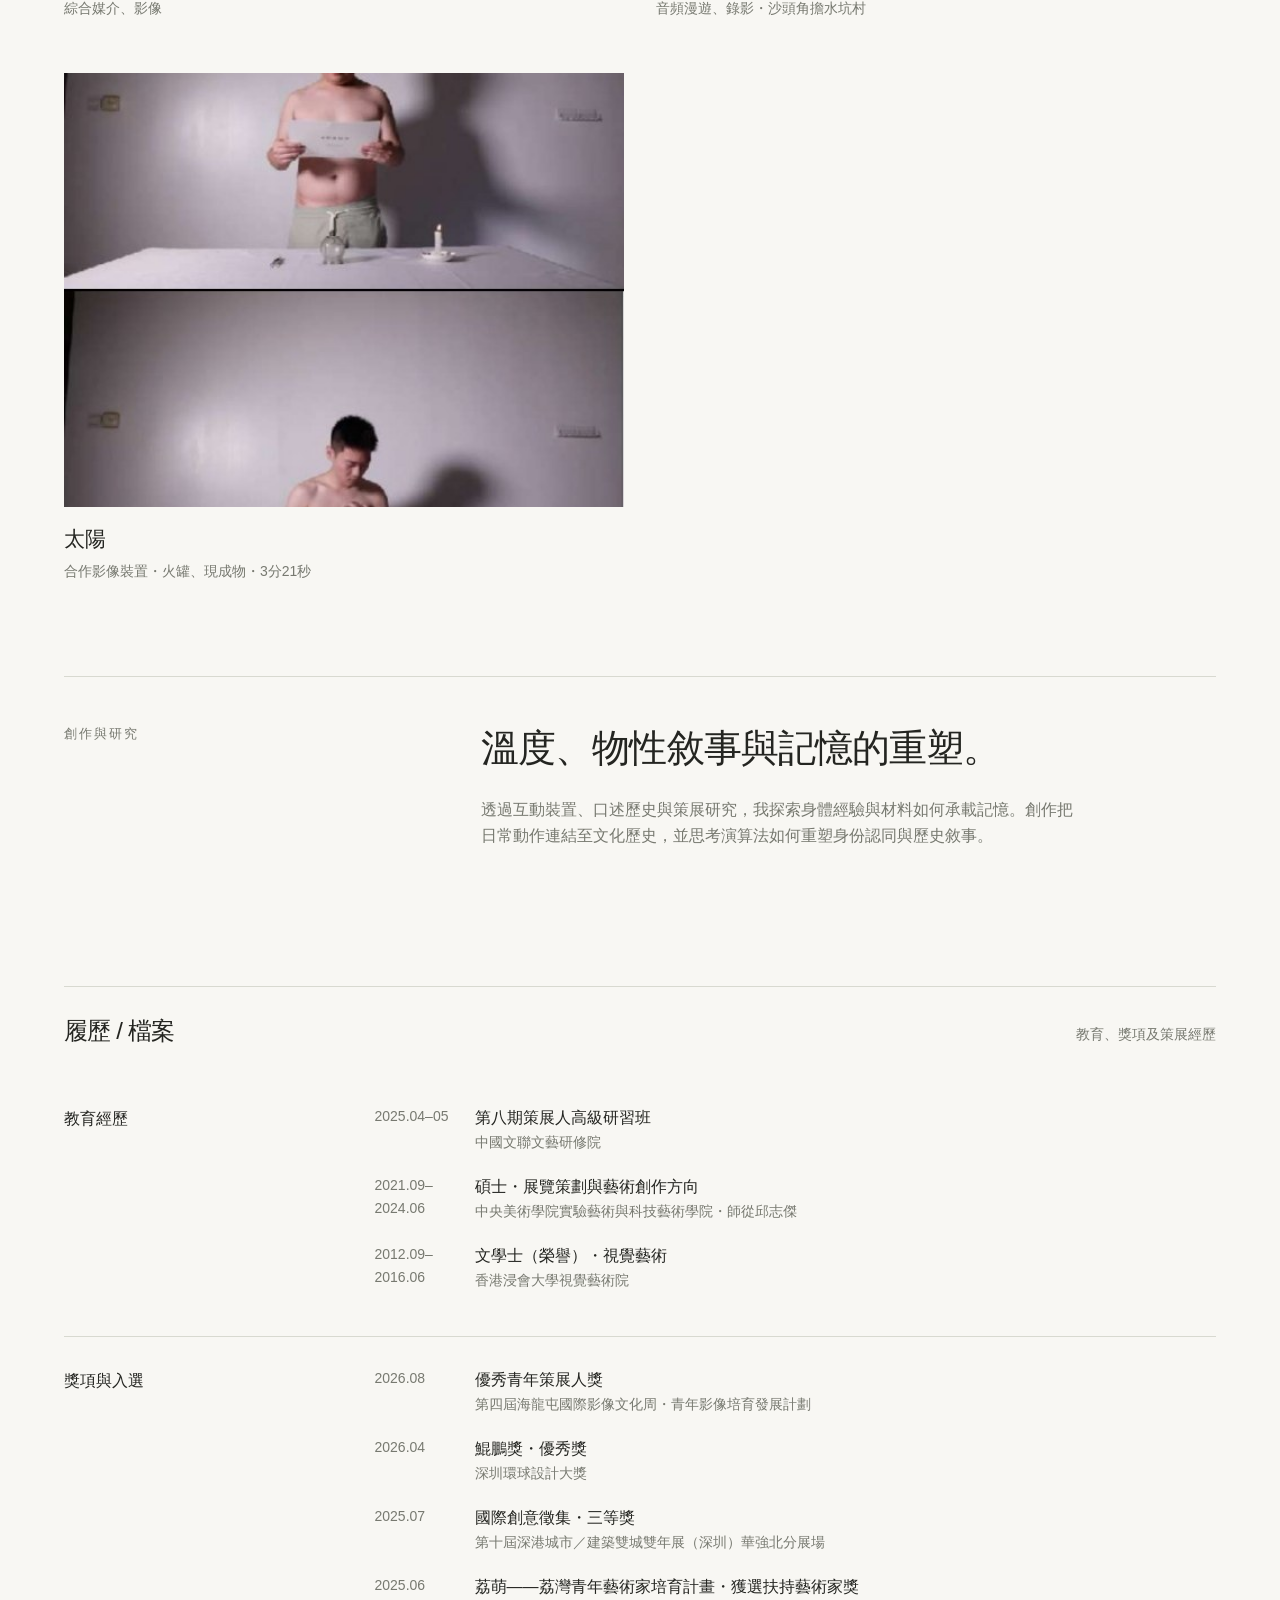
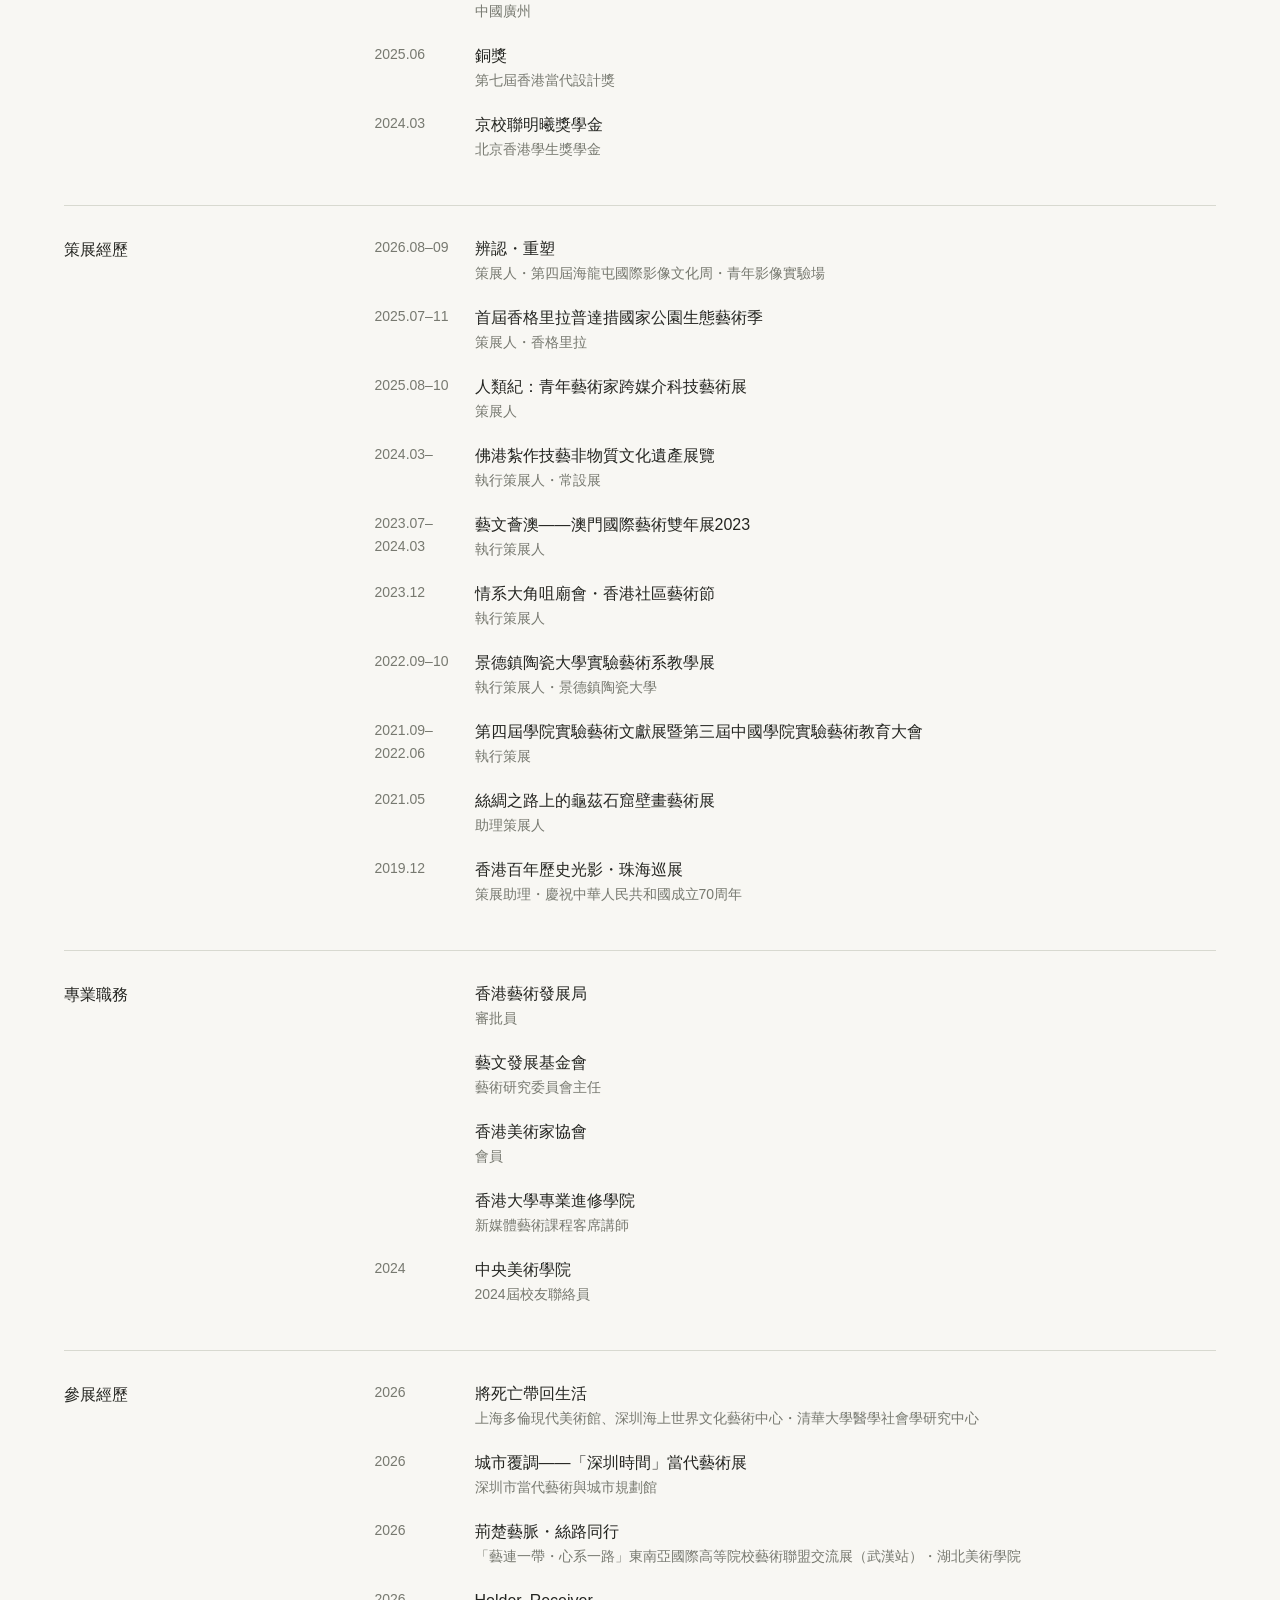
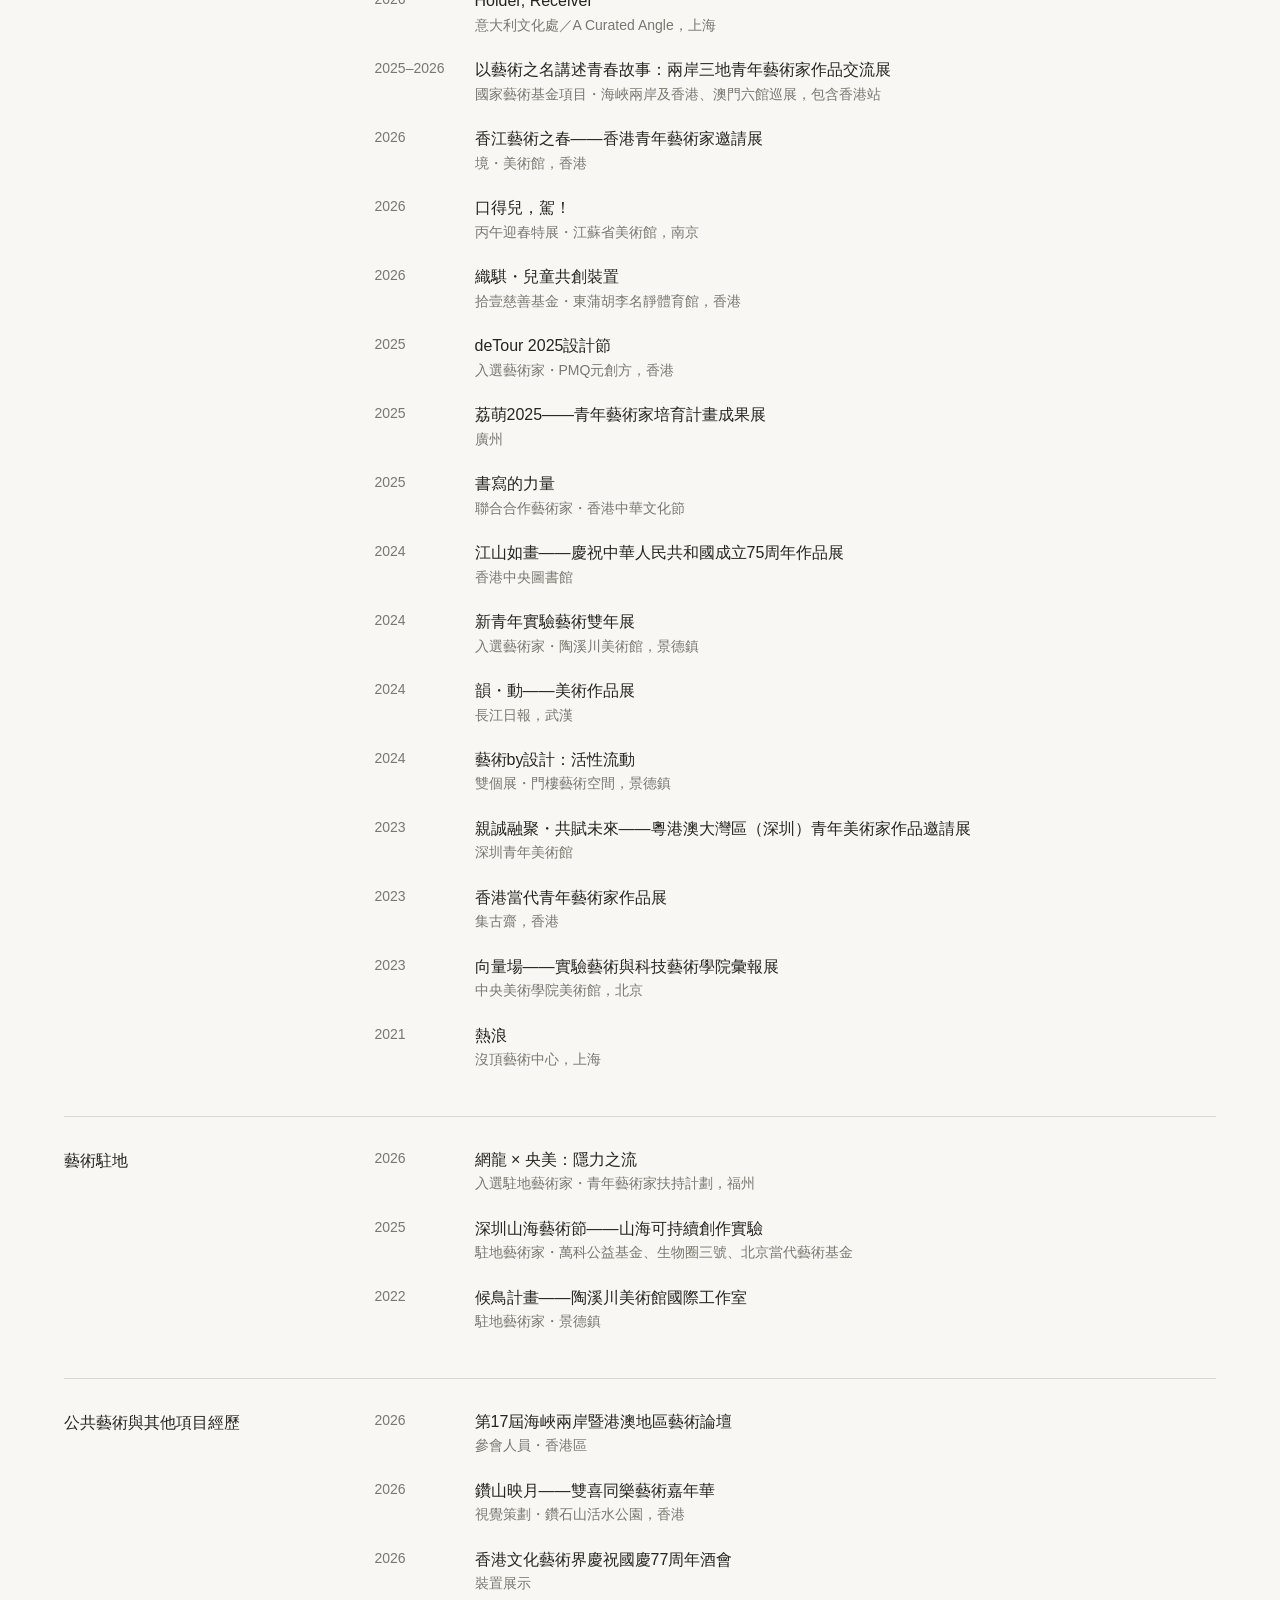
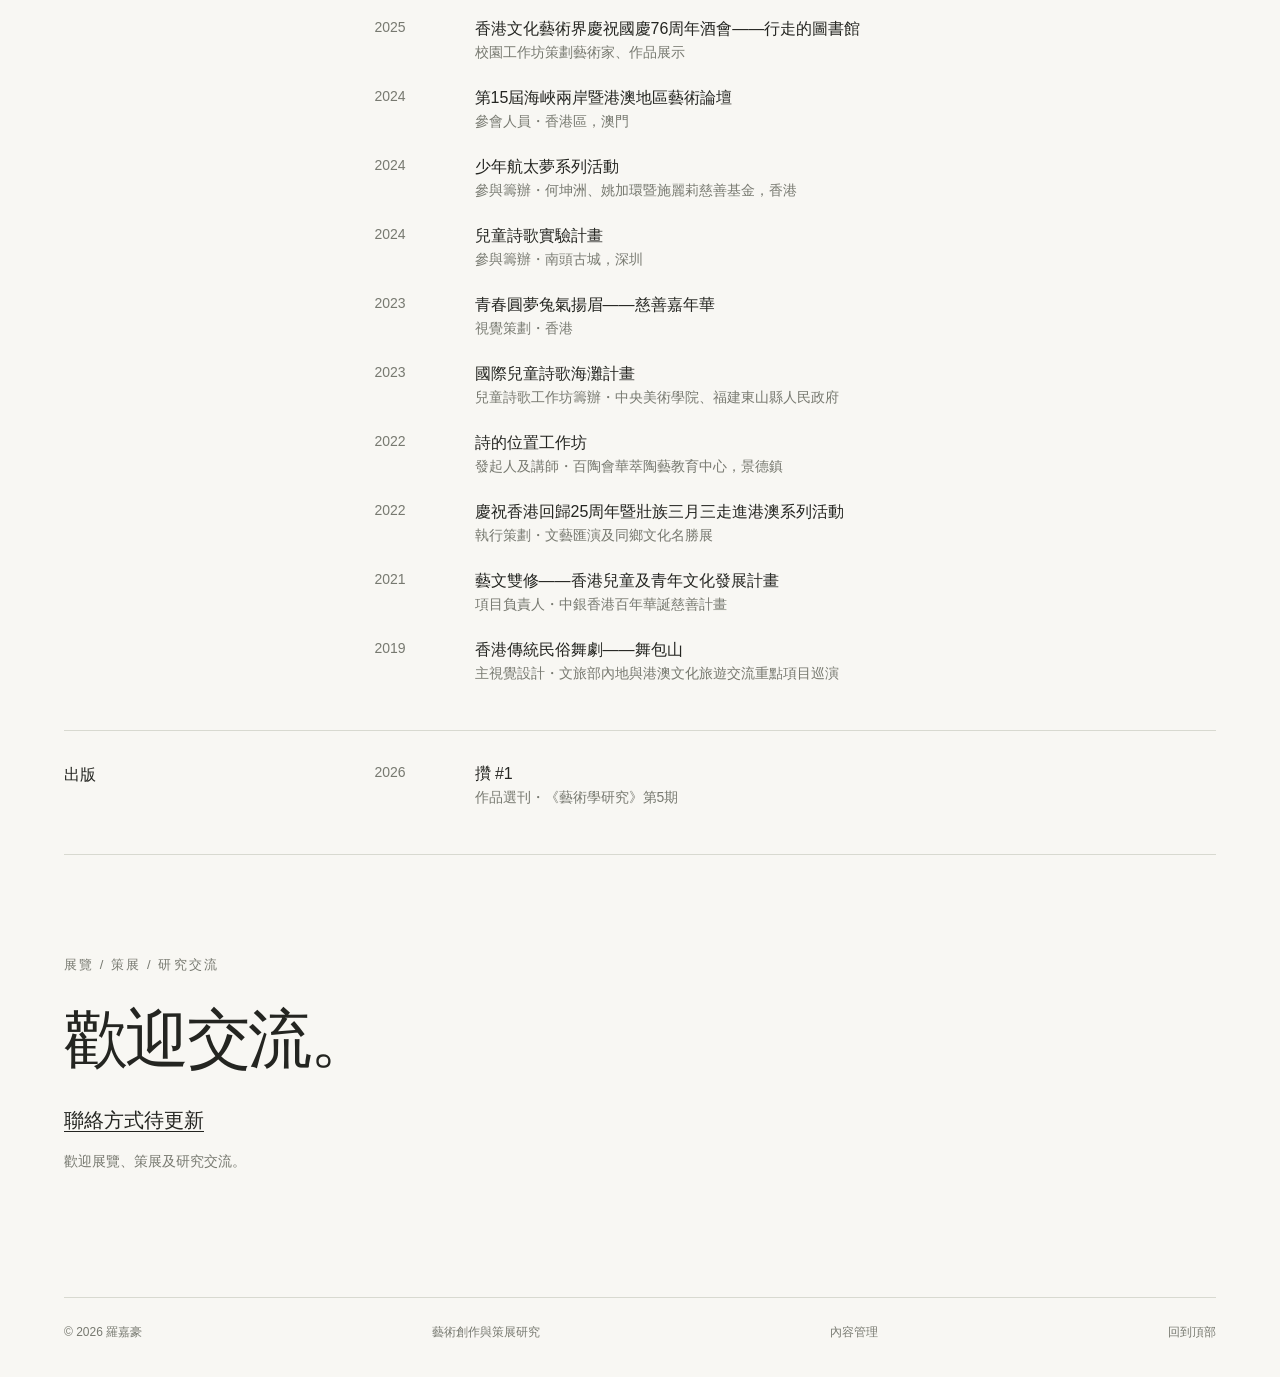
==== commit ff043613: "Expand artist portfolio and support multiple work categories" ====
--- a/index.html
+++ b/index.html
@@ -1,7 +1,7 @@
 <!doctype html>
-<html lang="zh-Hant"><head><meta charset="utf-8"><meta name="viewport" content="width=device-width,initial-scale=1"><meta name="description" content="An artist's portfolio — selected works, research, and practice."><title>羅嘉豪 Karl Law — 藝術家・策展人</title><link rel="stylesheet" href="style.css"><script type="module" src="app.js"></script></head><body>
-<a class="skip" href="#main" data-i18n="skip">Skip to content</a><header class="header"><a href="#" id="brand">YOUR NAME</a><nav aria-label="Main navigation"><a href="#works" data-i18n="works">Works</a><a href="#about" data-i18n="about">About</a><a href="#archive" data-i18n="archive">CV / Archive</a><a href="#contact" data-i18n="contact">Contact ↗</a><button id="languageToggle" class="language-toggle" type="button">English</button></nav></header>
-<main id="main"><section class="hero" id="about"><div class="hero-copy"><p class="eyebrow" data-i18n="eyebrow">ARTIST / PRACTICE & RESEARCH</p><h1 id="name">Your Name<span>Artist & researcher.</span></h1><p class="intro" id="intro"></p><div class="hero-links"><a href="#works" data-i18n="explore">Explore selected works <span>↓</span></a><a id="cv" hidden data-i18n="cv">Curriculum vitae ↗</a></div><p class="availability" id="location"></p></div><figure class="portrait"><div id="portrait" class="art atlas q0" role="img" aria-label="Illustrative sculptural portrait placeholder"></div><figcaption id="portraitCaption"></figcaption></figure></section>
+<html lang="zh-Hant"><head><meta charset="utf-8"><meta name="viewport" content="width=device-width,initial-scale=1"><meta name="description" content="An artist's portfolio — selected works, research, and practice."><title>羅嘉豪 Karl Law — 藝術家・策展人</title><link rel="stylesheet" href="style.css"><script type="module" src="app.js?v=20261119-categories"></script></head><body>
+<a class="skip" href="#main" data-i18n="skip">Skip to content</a><header class="header"><a href="#" id="brand">羅嘉豪</a><nav aria-label="Main navigation"><a href="#works" data-i18n="works">Works</a><a href="#about" data-i18n="about">About</a><a href="#archive" data-i18n="archive">CV / Archive</a><a href="#contact" data-i18n="contact">Contact ↗</a><button id="languageToggle" class="language-toggle" type="button">English</button></nav></header>
+<main id="main"><section class="hero" id="about"><div class="hero-copy"><p class="eyebrow" data-i18n="eyebrow">ARTIST / PRACTICE & RESEARCH</p><h1 id="name">羅嘉豪<span>藝術家・策展人</span></h1><p class="intro" id="intro"></p><div class="hero-links"><a href="#works" data-i18n="explore">Explore selected works <span>↓</span></a><a id="cv" hidden data-i18n="cv">Curriculum vitae ↗</a></div><p class="availability" id="location"></p></div><figure class="portrait"><div id="portrait" class="art" style="background-image:url(assets/portfolio/7a0a9493777cd3.jpg)" role="img" aria-label="羅嘉豪・個人肖像"></div><figcaption id="portraitCaption"></figcaption></figure></section>
 <section id="works" class="works"><div class="section-head"><h2><span class="section-title" data-i18n="selected">Selected works</span><span id="workCount"></span></h2><p data-i18n="selection">A selection of objects, encounters, and inquiries.</p></div><div id="filters" class="filters" aria-label="Filter works"></div><div id="workGrid" class="work-grid"></div><p id="empty" hidden data-i18n="empty">No works in this category yet.</p></section>
 <section class="statement"><p class="eyebrow" data-i18n="practice">ON PRACTICE</p><div><h2 id="statement"></h2><p id="research"></p></div></section>
 <section id="archive" class="archive"><div class="section-head"><h2 data-i18n="archive">CV / Archive</h2><p data-i18n="record">A record of practice, learning, and recognition.</p></div><div id="archiveRows"></div></section>
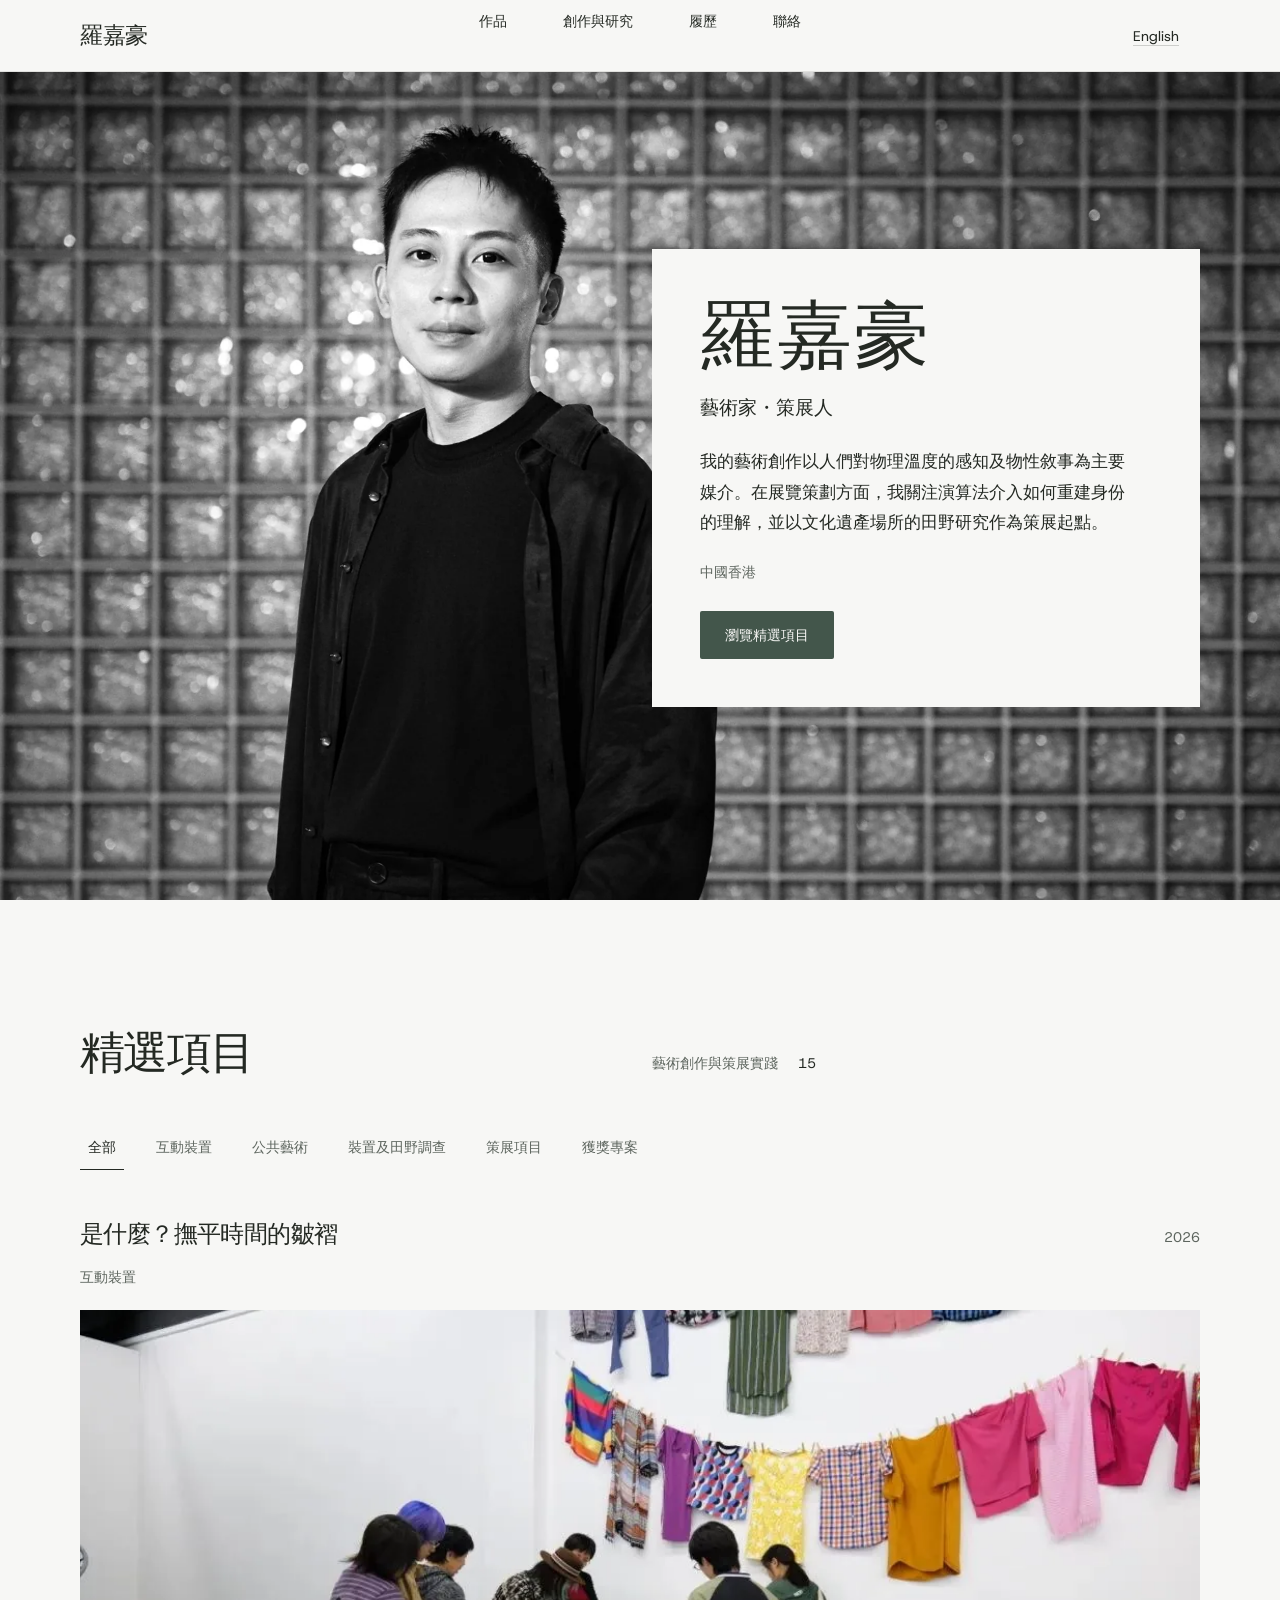
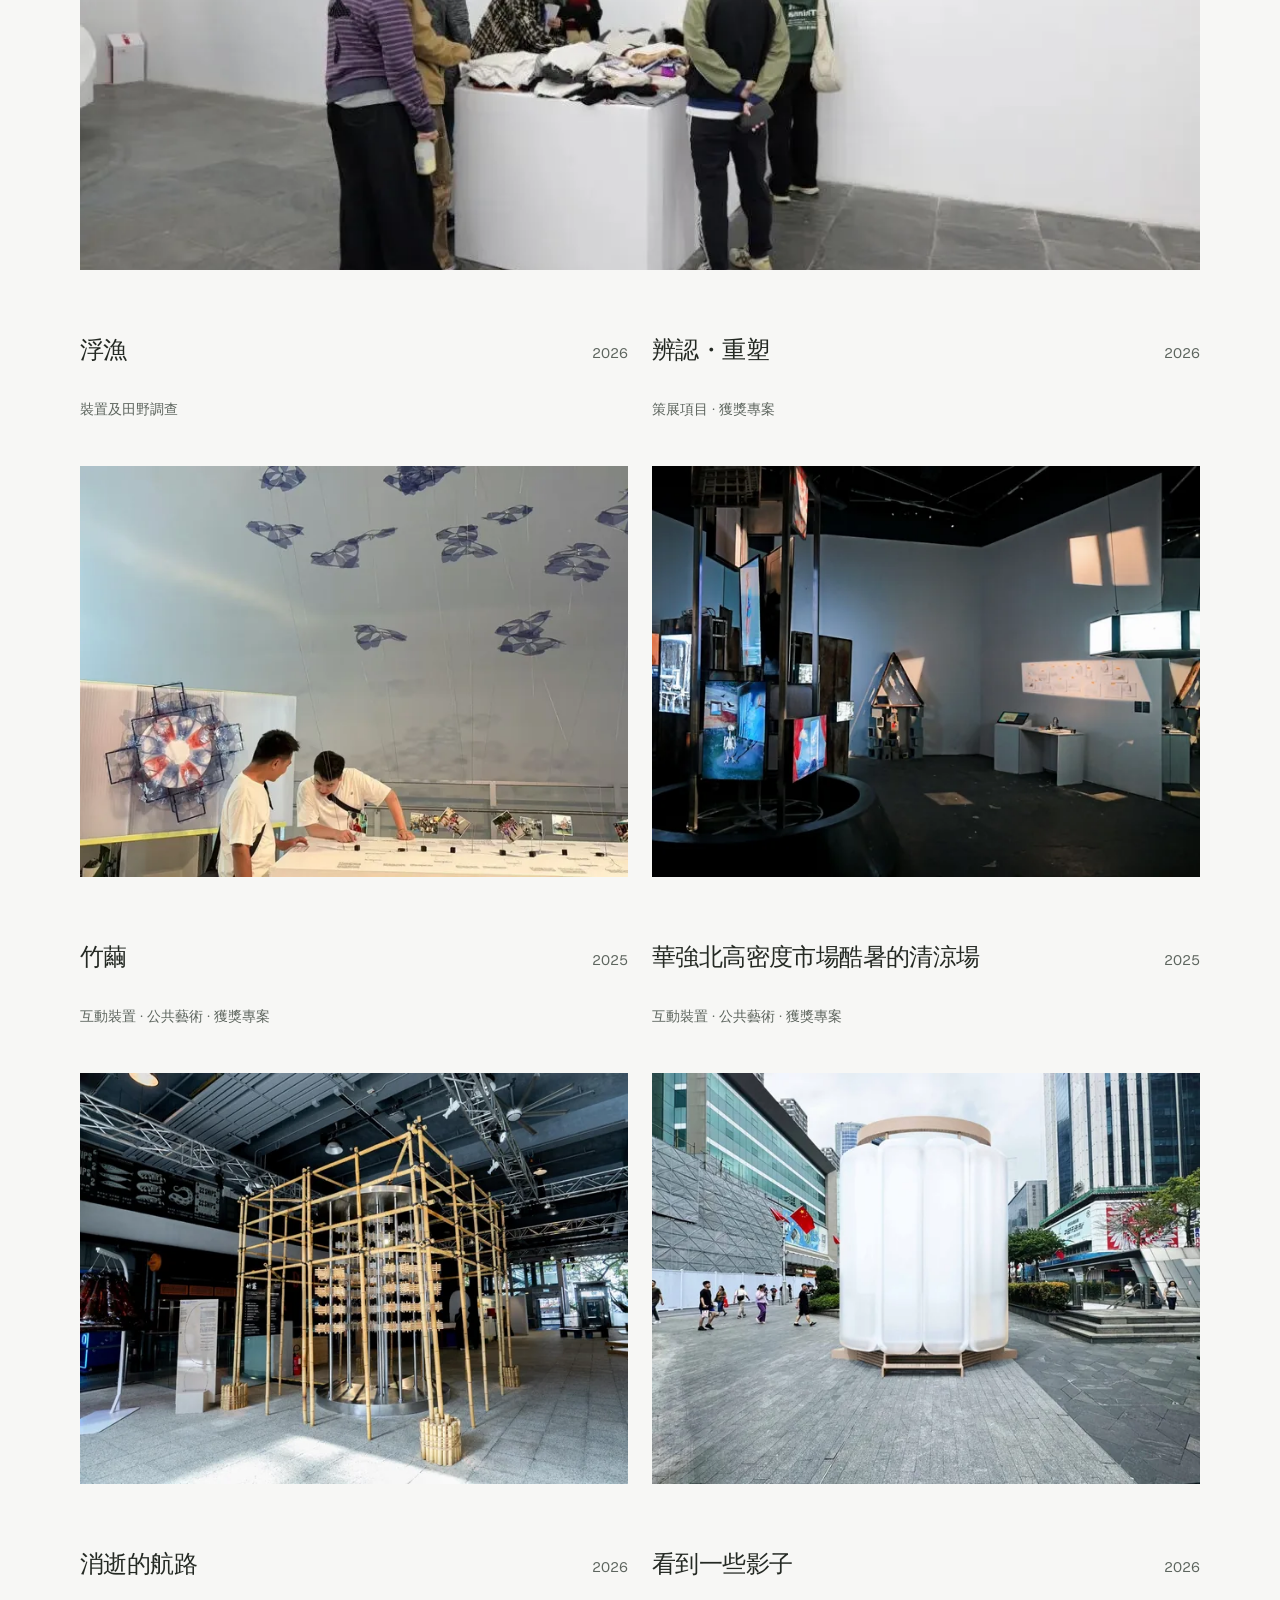
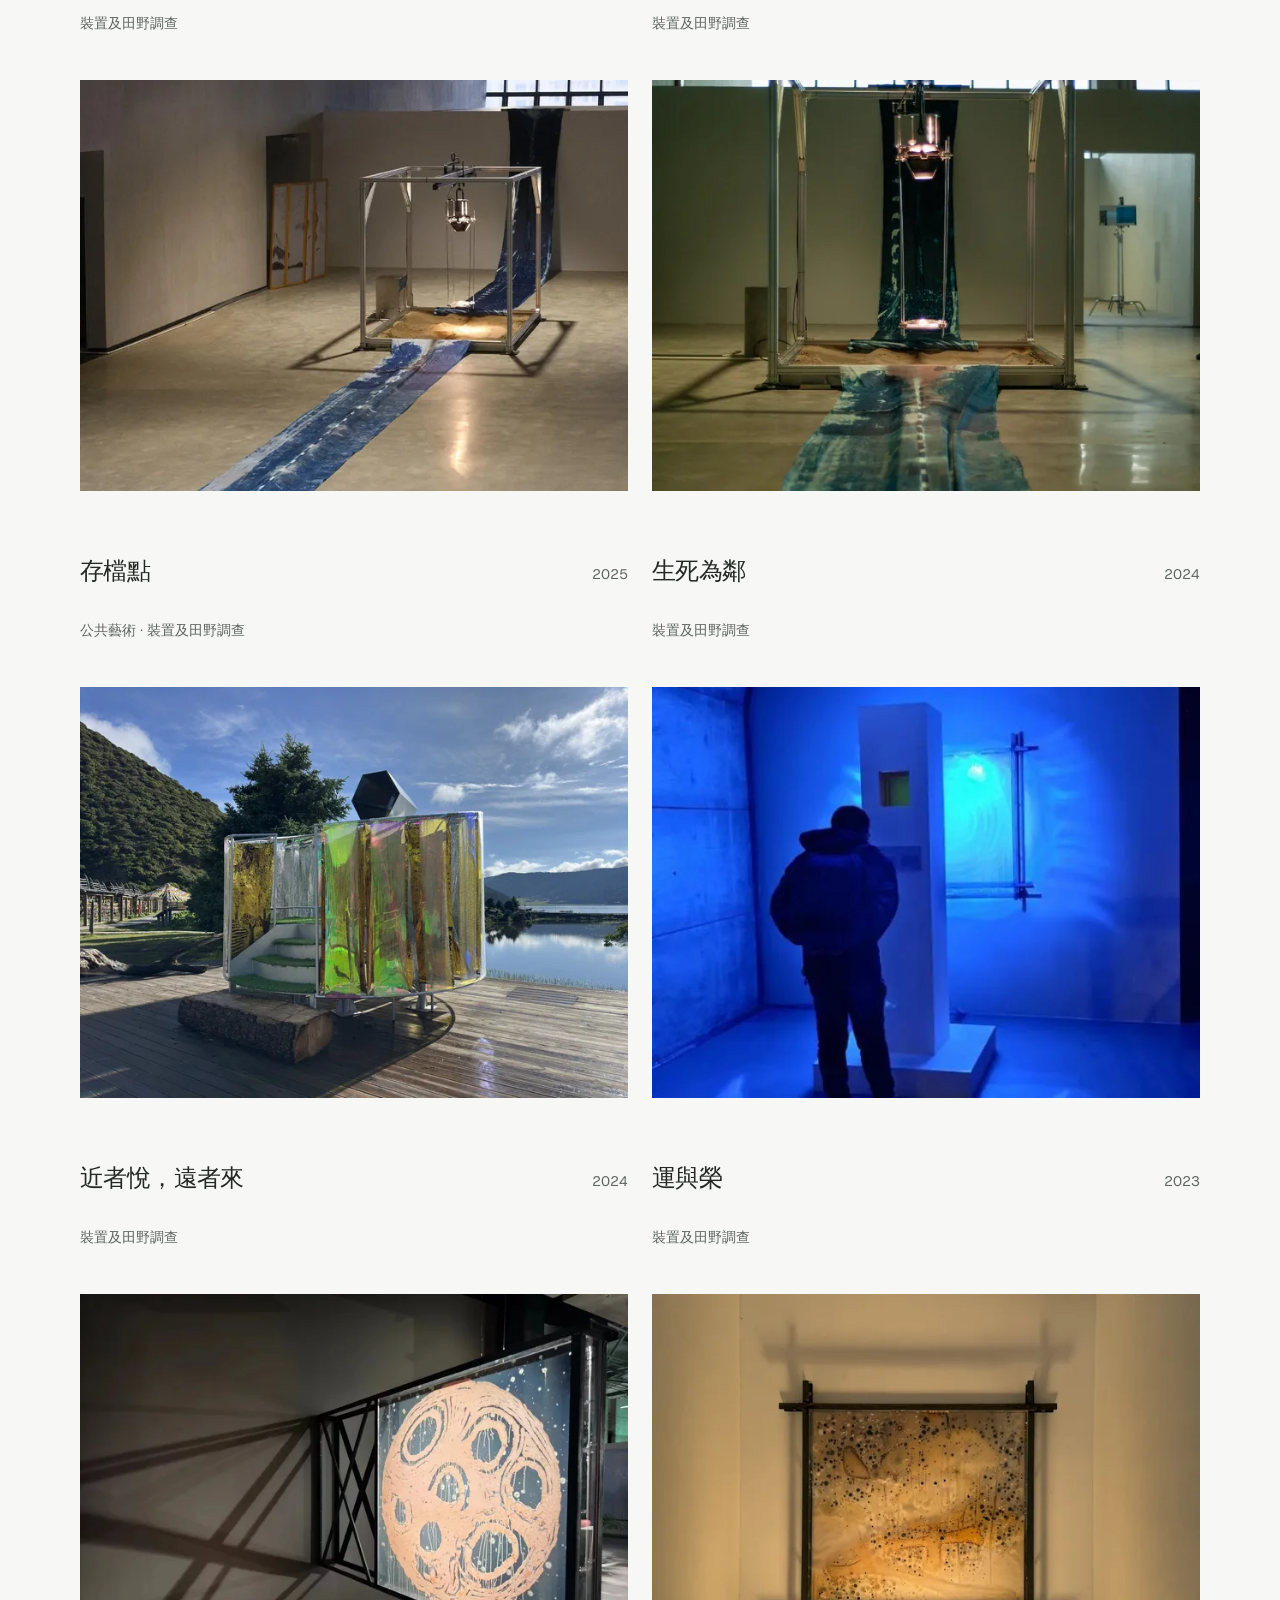
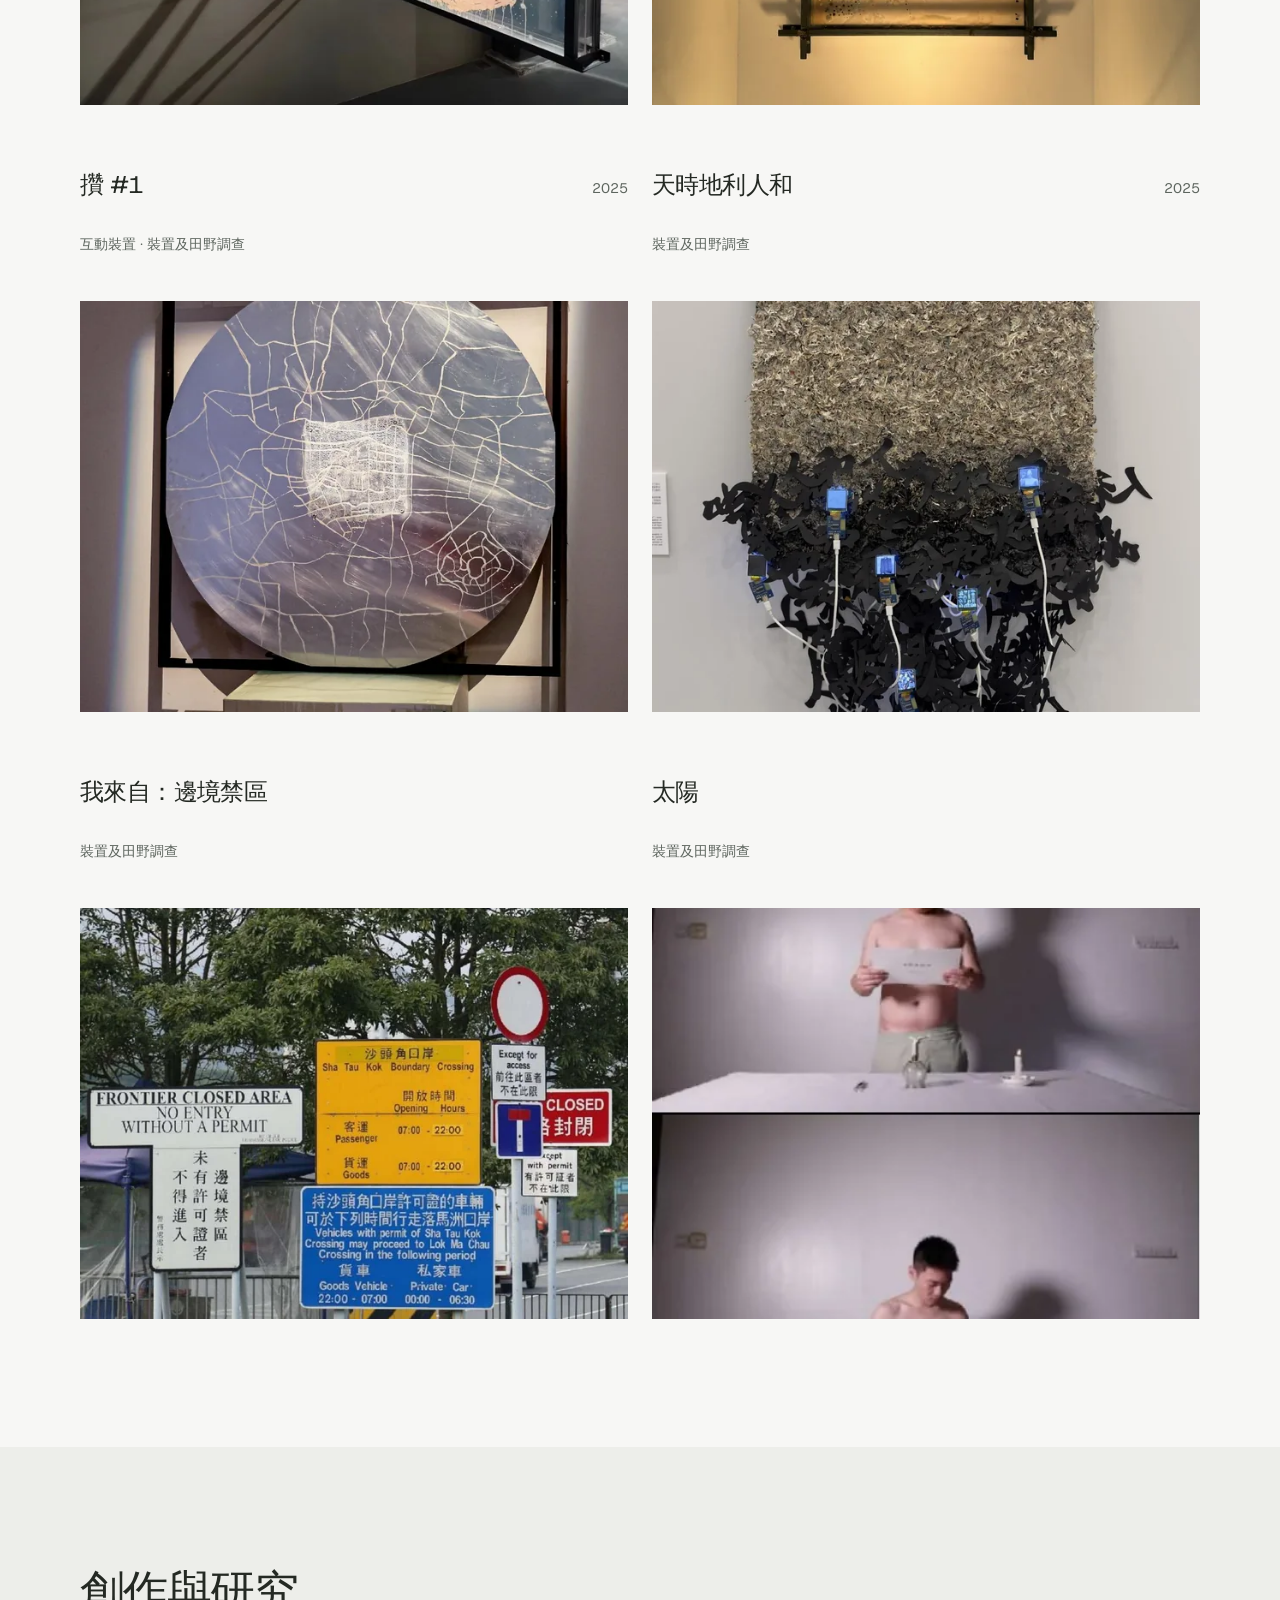
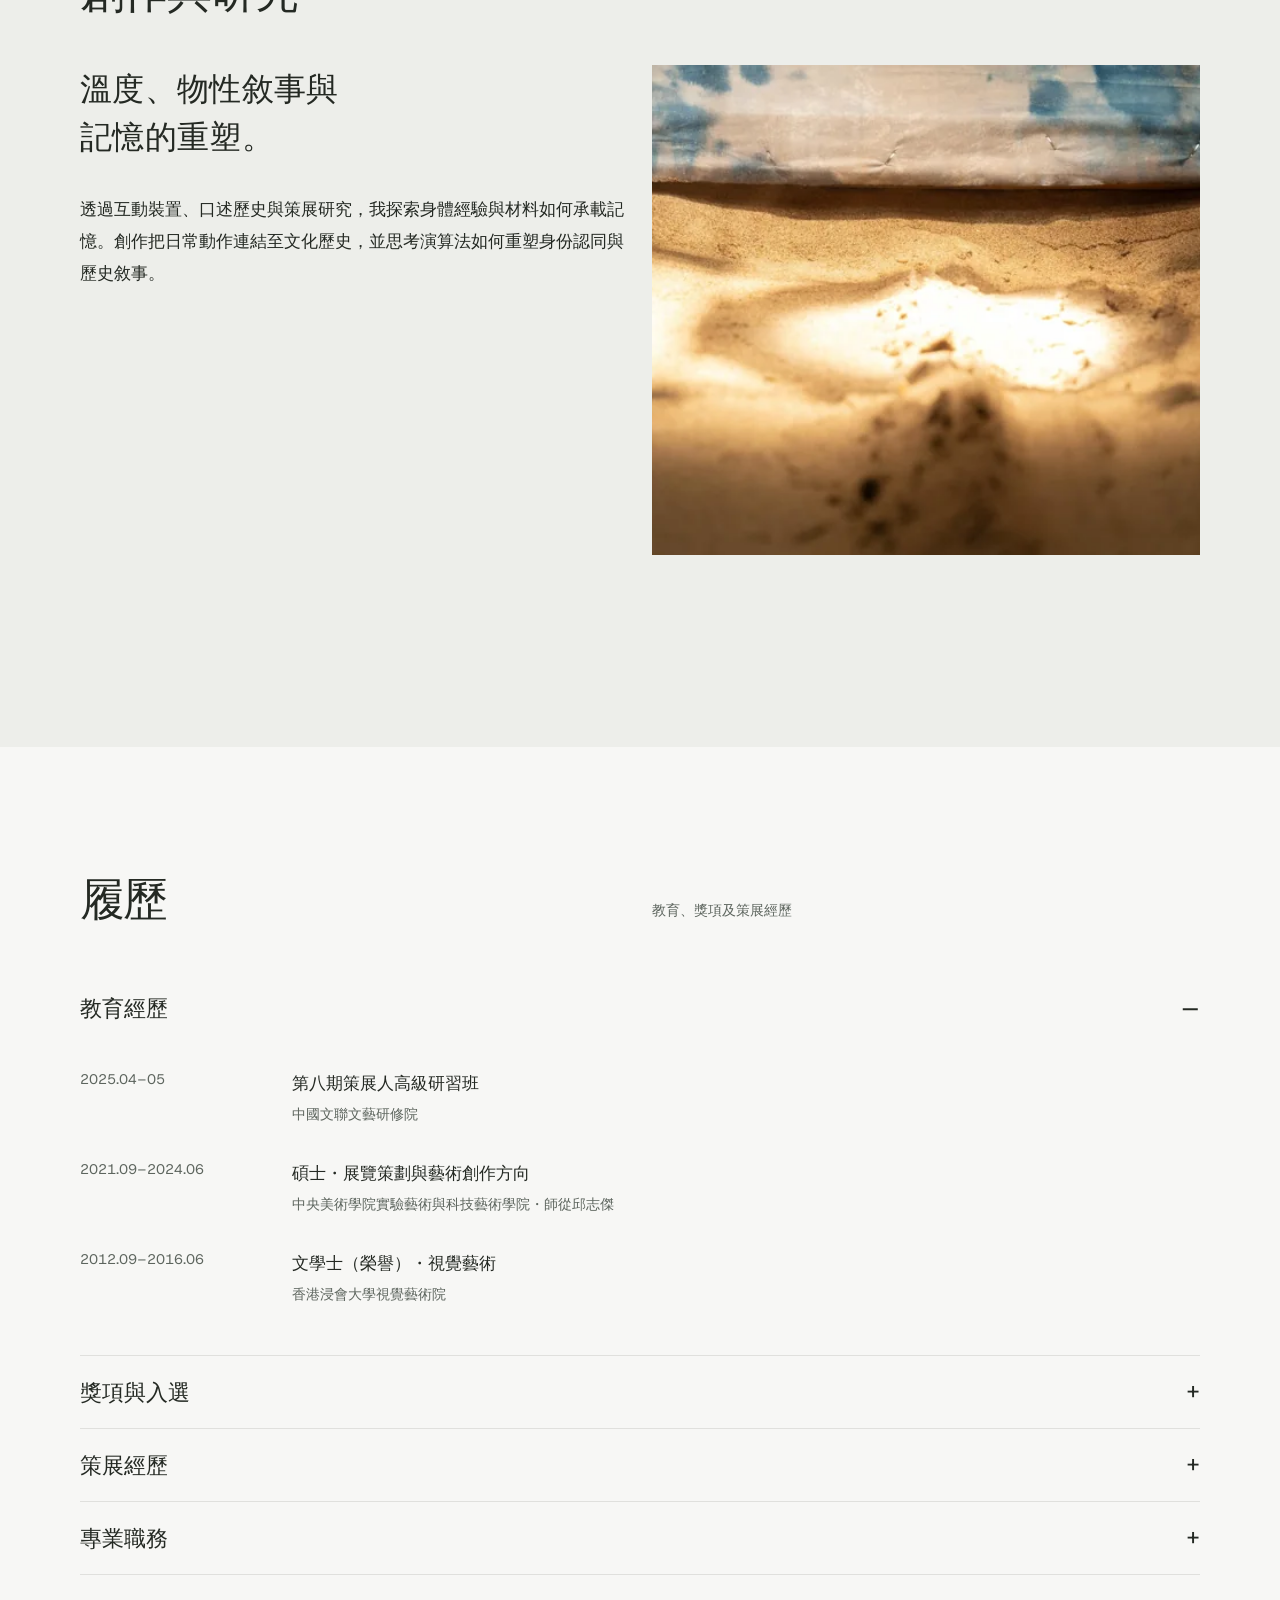
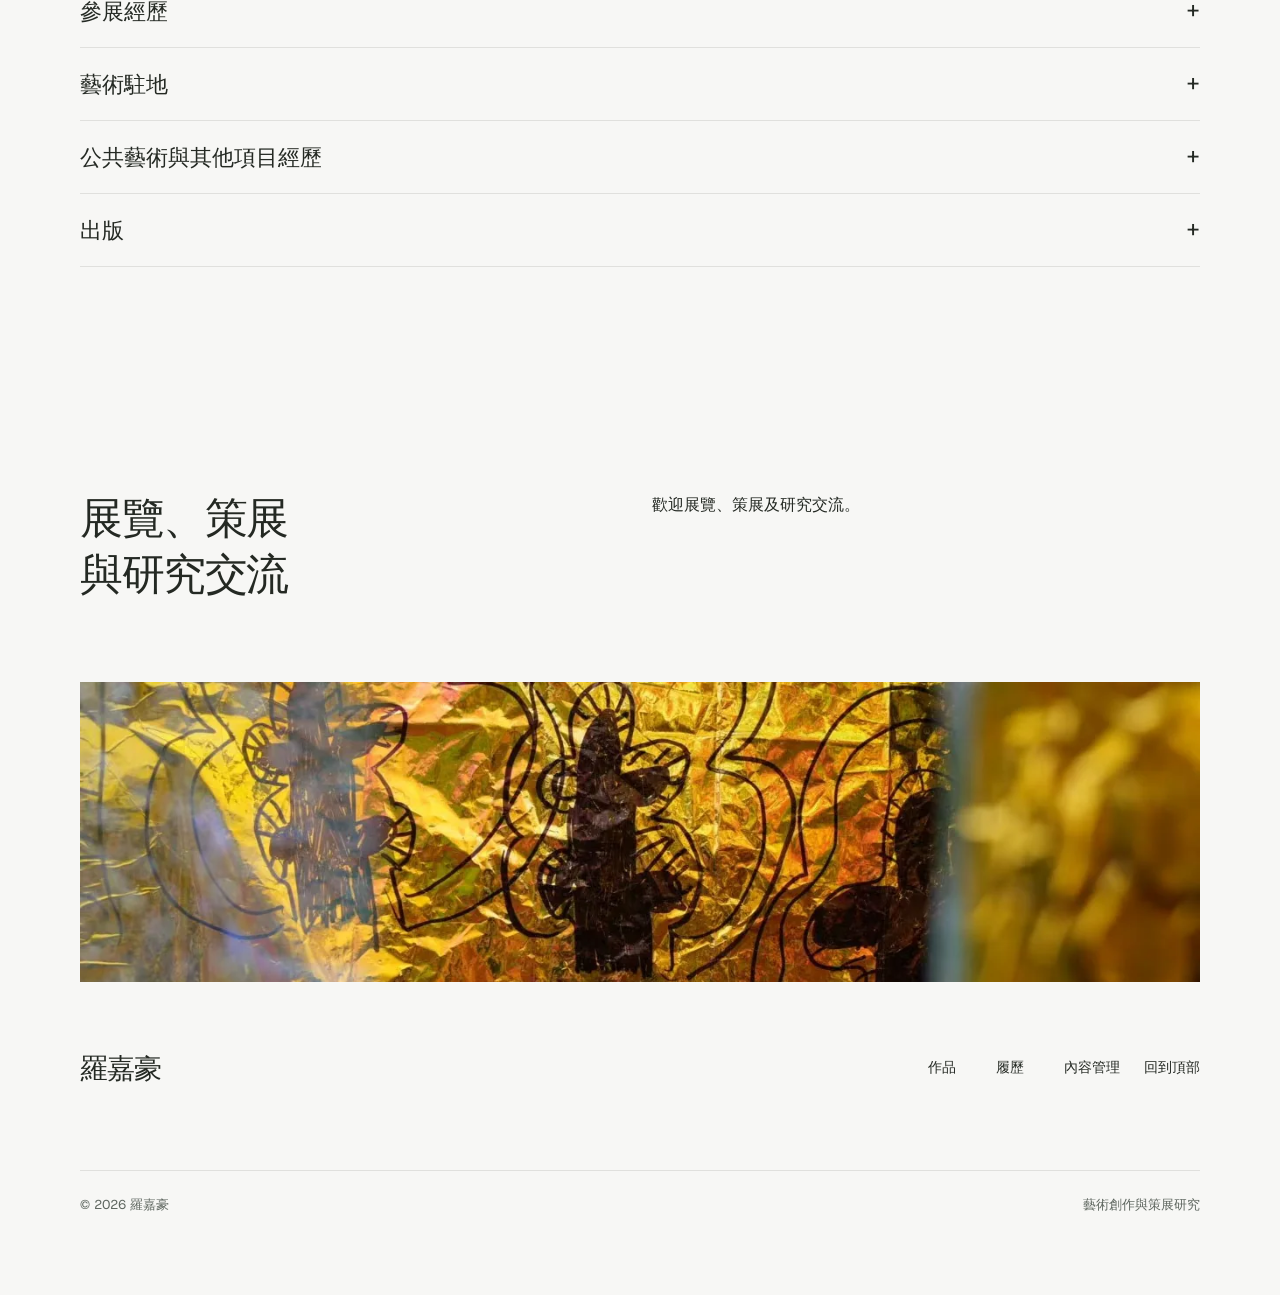
==== commit 56e7592a: "Refine artist portfolio with taste-skill design system" ====
--- a/index.html
+++ b/index.html
@@ -1,11 +1,44 @@
 <!doctype html>
-<html lang="zh-Hant"><head><meta charset="utf-8"><meta name="viewport" content="width=device-width,initial-scale=1"><meta name="description" content="An artist's portfolio — selected works, research, and practice."><title>羅嘉豪 Karl Law — 藝術家・策展人</title><link rel="stylesheet" href="style.css"><script type="module" src="app.js?v=20261119-categories"></script></head><body>
-<a class="skip" href="#main" data-i18n="skip">Skip to content</a><header class="header"><a href="#" id="brand">羅嘉豪</a><nav aria-label="Main navigation"><a href="#works" data-i18n="works">Works</a><a href="#about" data-i18n="about">About</a><a href="#archive" data-i18n="archive">CV / Archive</a><a href="#contact" data-i18n="contact">Contact ↗</a><button id="languageToggle" class="language-toggle" type="button">English</button></nav></header>
-<main id="main"><section class="hero" id="about"><div class="hero-copy"><p class="eyebrow" data-i18n="eyebrow">ARTIST / PRACTICE & RESEARCH</p><h1 id="name">羅嘉豪<span>藝術家・策展人</span></h1><p class="intro" id="intro"></p><div class="hero-links"><a href="#works" data-i18n="explore">Explore selected works <span>↓</span></a><a id="cv" hidden data-i18n="cv">Curriculum vitae ↗</a></div><p class="availability" id="location"></p></div><figure class="portrait"><div id="portrait" class="art" style="background-image:url(assets/portfolio/7a0a9493777cd3.jpg)" role="img" aria-label="羅嘉豪・個人肖像"></div><figcaption id="portraitCaption"></figcaption></figure></section>
-<section id="works" class="works"><div class="section-head"><h2><span class="section-title" data-i18n="selected">Selected works</span><span id="workCount"></span></h2><p data-i18n="selection">A selection of objects, encounters, and inquiries.</p></div><div id="filters" class="filters" aria-label="Filter works"></div><div id="workGrid" class="work-grid"></div><p id="empty" hidden data-i18n="empty">No works in this category yet.</p></section>
-<section class="statement"><p class="eyebrow" data-i18n="practice">ON PRACTICE</p><div><h2 id="statement"></h2><p id="research"></p></div></section>
-<section id="archive" class="archive"><div class="section-head"><h2 data-i18n="archive">CV / Archive</h2><p data-i18n="record">A record of practice, learning, and recognition.</p></div><div id="archiveRows"></div></section>
-<section id="contact" class="contact"><p class="eyebrow" data-i18n="conversations">CONVERSATIONS & COLLABORATIONS</p><h2 data-i18n="touch">Let’s be in touch.</h2><a id="email"></a><p id="contactNote"></p><div id="socials"></div></section></main>
-<footer><span id="copyright"></span><span data-i18n="footer">Selected works & ongoing inquiries</span><a href="admin/" data-i18n="studio">Studio login ↗</a><a href="#" data-i18n="top">Back to top ↑</a></footer>
-<dialog id="project"><div class="dialog-top"><span data-i18n="detail">PROJECT / DETAIL</span><button id="closeProject" aria-label="Close project" data-i18n="close">Close ×</button></div><div id="projectBody"></div></dialog><p class="load-error" id="loadError" hidden>Content could not be loaded. Please refresh the page.</p>
+<html lang="zh-Hant" data-type="service" data-radius="soft" data-buttons="block" data-motion>
+<head>
+<meta charset="utf-8"><meta name="viewport" content="width=device-width,initial-scale=1,viewport-fit=cover">
+<meta name="page-type" content="service"><meta name="site-kind" content="other">
+<title>羅嘉豪 Karl Law | 藝術家與策展人</title>
+<meta name="description" content="羅嘉豪的藝術創作與策展檔案：互動裝置、公共藝術、田野調查及研究。Karl Law, artist and curator based in Hong Kong.">
+<meta name="theme-color" content="#f7f7f5"><meta property="og:title" content="羅嘉豪 Karl Law | Artist & curator"><meta property="og:description" content="Installations, field research and curatorial practice from Hong Kong."><meta property="og:type" content="website"><meta property="og:image" content="https://karllaw-lkh.github.io/portfolio/assets/portfolio/7a0a9493777cd3.jpg"><meta name="twitter:card" content="summary_large_image">
+<link rel="canonical" href="https://karllaw-lkh.github.io/portfolio/"><link rel="icon" href="assets/favicon.svg" type="image/svg+xml">
+<link rel="stylesheet" href="assets/fonts/fonts.css"><link rel="stylesheet" href="assets/taste/system.css"><link rel="stylesheet" href="assets/taste/ui/cards.css"><link rel="stylesheet" href="assets/taste/motion/motion.css"><link rel="stylesheet" href="assets/taste/layout/layout.css"><link rel="stylesheet" href="style.css?v=20261119-taste">
+<script>document.documentElement.classList.add('m-enter');setTimeout(()=>document.documentElement.classList.add('m-enter-done'),700)</script>
+<script>document.documentElement.classList.add('mo-js');setTimeout(()=>document.documentElement.classList.add('mo-safe'),2500)</script>
+<link rel="modulepreload" href="assets/taste/moments/moments.js"><link rel="modulepreload" href="assets/taste/moments/lib.js"><link rel="modulepreload" href="assets/taste/moments/picture-develops/moment.js">
+<script type="module" src="app.js?v=20261119-taste"></script>
+</head><body>
+<!-- taste-skill: service / artist portfolio. photo hero, Host Grotesk, supplied portrait palette, nav-centre, footer-columns, close-photo, space, block, wordmark. Growing artwork and CV archives retain their natural height. -->
+<header class="nav nav--centre"><div class="wrap nav__bar">
+<a class="skip-link" href="#main" data-i18n="skip">跳至主要內容</a><a class="nav__logo" href="#about" id="brand">羅嘉豪</a>
+<nav class="nav__links" aria-label="主要導覽"><a class="nav__link" href="#works" data-i18n="works">作品</a><a class="nav__link" href="#practice" data-i18n="practice">創作與研究</a><a class="nav__link" href="#archive" data-i18n="archive">履歷</a><a class="nav__link" href="#contact" data-i18n="contact">聯絡</a></nav>
+<div class="nav__actions"><a id="languageToggle" class="btn btn--secondary language-toggle" href="?lang=en" lang="en">English</a></div>
+<button class="nav__toggle" type="button" aria-expanded="false" aria-label="開啟選單"><svg width="18" height="18" viewBox="0 0 18 18" aria-hidden="true"><path d="M2 5h14M2 13h14" stroke="currentColor" stroke-width="1.5"/></svg></button>
+</div></header>
+<main id="main">
+<section class="hero hero--photo" id="about" data-enter data-calm="right" aria-labelledby="name">
+<img id="portrait" class="hero__bg" src="assets/previews/7a0a9493777cd3-1920.webp" srcset="assets/previews/7a0a9493777cd3-640.webp 640w, assets/previews/7a0a9493777cd3-1920.webp 1920w" sizes="100vw" alt="羅嘉豪・個人肖像" width="2000" height="1333" fetchpriority="high" data-source="Artist portfolio" data-subject="Artist portrait">
+<div class="wrap"><div class="hero-text"><div class="hero__text"><h1 id="name">羅嘉豪</h1><p id="role" class="artist-role">藝術家・策展人</p><p class="hero__lead" id="intro">我的藝術創作以人們對物理溫度的感知及物性敘事為主要媒介。在展覽策劃方面，我關注演算法介入如何重建身份的理解，並以文化遺產場所的田野研究作為策展起點。</p><p class="artist-location" id="location">中國香港</p><div class="btn-row"><a class="btn btn--primary" href="#works" data-i18n="explore">瀏覽精選項目</a><a class="btn btn--secondary" id="cv" hidden data-i18n="cv">下載履歷</a></div></div></div></div>
+</section>
+<section class="section portfolio-section" id="works" aria-labelledby="worksHeading"><div class="wrap">
+<div class="archive-heading"><h2 id="worksHeading" data-i18n="selected">精選項目</h2><p><span data-i18n="selection">藝術創作與策展實踐</span><span class="work-count" id="workCount">15</span></p></div>
+<div id="filters" class="filters" role="group" aria-label="作品分類"></div><div id="workGrid" class="work-grid grid"></div><p id="empty" hidden data-i18n="empty">此類別暫無作品。</p>
+</div></section>
+<section class="section practice-section" id="practice" aria-labelledby="practiceHeading"><div class="wrap">
+<h2 id="practiceHeading" data-i18n="practice">創作與研究</h2><div class="practice-grid"><div class="practice-copy"><p class="statement-title" id="statement">溫度、物性敘事與記憶的重塑。</p><p id="research"></p></div><figure class="develop" data-moment="picture-develops"><img id="practicePhoto" src="assets/previews/a4e0700aa65d93-1280.webp" srcset="assets/previews/a4e0700aa65d93-640.webp 640w, assets/previews/a4e0700aa65d93-1280.webp 1280w" sizes="(max-width:639px) calc(100vw - 48px), 50vw" alt="消逝的航路・光束與沙面" width="2000" height="1333" loading="lazy" data-source="Artist portfolio" data-subject="Light and material"></figure></div>
+</div></section>
+<section class="section cv-section" id="archive" aria-labelledby="archiveHeading"><div class="wrap"><div class="archive-heading"><h2 id="archiveHeading" data-i18n="archive">履歷</h2><p data-i18n="record">教育、獎項及策展經歷</p></div><div id="archiveRows"></div></div></section>
+</main>
+<footer class="footer closing" id="contact" aria-labelledby="contactHeading"><div class="wrap">
+<div class="closing__cta close--photo"><div class="archive-heading"><h2 id="contactHeading" data-i18n="touch">展覽、策展與研究交流</h2><div class="contact-copy"><p id="contactNote"></p><a id="email" class="link" hidden></a><div id="socials"></div></div></div><figure class="closing-photo"><img id="closingPhoto" src="assets/previews/10563c51fb7ba8-1280.webp" srcset="assets/previews/10563c51fb7ba8-640.webp 640w, assets/previews/10563c51fb7ba8-1280.webp 1280w" sizes="100vw" alt="存檔點・繪畫保暖毯與光影" width="1616" height="1080" loading="lazy" data-source="Artist portfolio" data-subject="Archive Point material detail"></figure></div>
+<div class="closing__links"><div class="footer-directory"><p id="footerName">羅嘉豪</p><nav aria-label="頁尾導覽"><a href="#works" data-i18n="works">作品</a><a href="#archive" data-i18n="archive">履歷</a><a href="admin/" data-i18n="studio">內容管理</a><a href="#about" data-i18n="top">回到頂部</a></nav></div><div class="footer__legal"><span id="copyright"></span><span data-i18n="footer">藝術創作與策展研究</span></div></div>
+</div></footer>
+<dialog id="project" aria-labelledby="projectTitle"><div class="dialog-top"><span data-i18n="detail">項目詳情</span><button id="closeProject" class="btn btn--secondary" type="button" data-i18n="close">關閉</button></div><div id="projectBody"></div></dialog>
+<p class="load-error" id="loadError" role="alert" hidden>內容未能載入。請重新整理頁面。 / Content could not be loaded. Please refresh.</p>
+<script type="module" src="assets/taste/system.js"></script><script type="module" src="assets/taste/motion/motion.js"></script><script type="module" src="assets/taste/layout/layout.js"></script>
 </body></html>
--- a/assets/fonts/fonts.css
+++ b/assets/fonts/fonts.css
@@ -0,0 +1,2 @@
+@font-face{font-family:'Host Grotesk';font-style:normal;font-weight:400 700;font-display:swap;src:url('./host-grotesk-latin.ttf') format('truetype');unicode-range:U+0000-00FF,U+0131,U+0152-0153,U+02BB-02BC,U+02C6,U+02DA,U+02DC,U+0304,U+0308,U+0329,U+2000-206F,U+20A0-20AB,U+20AD-20C0,U+2113,U+2C60-2C7F,U+A720-A7FF;}
+
--- a/assets/taste/system.css
+++ b/assets/taste/system.css
@@ -0,0 +1,1328 @@
+/*
+  taste-skill system.css - the one system for the page. Link it first, then assets/ui/cards.css (the
+  feature card, its panel and the fragment placements), then set the palette (--p-*), the fonts and
+  the radius set on :root in the page (node scripts/start.mjs prints that block).
+  Do not add a second grid, spacing scale, type scale, radius scale, button or card style.
+*/
+
+/* ---------------------------------------------------------------- tokens */
+:root {
+  /* palette (hex only; fx.js reads --bg --surface --ink --muted --accent --accent-ink) */
+  --p-bg: #ffffff;
+  --p-surface: #f4f4f4;
+  --p-ink: #111111;
+  --p-muted: #6b6b6b;
+  --p-accent: #1a4be0;
+  --p-accent-ink: #ffffff;
+  --p-action: #1a4be0;      /* buttons, links, focus: the accent, or the ink when the accent is too pale */
+  --p-action-ink: #ffffff;
+  --p-inv-bg: #111111;
+  --p-inv-surface: #1c1c1c;
+  --p-inv-ink: #f4f4f4;
+  --p-inv-muted: #a3a3a3;
+  --p-inv-accent: #ffffff;
+  --p-inv-accent-ink: #111111;
+  --p-inv-action: #ffffff;
+  --p-inv-action-ink: #111111;
+  /* the lit ground behind UI and in the closing band (references/cards.md), one per page, tech pages only
+     (none on kind other, which is flat): <html data-ground="sand|sky|sage|painting">. system.js gives it to every ground
+     that holds UI, on light and dark pages alike; --hue on one panel changes only its accent */
+  --ground-bg: #d9ccb7; --ground-surface: #e9e0d2; --ground-ink: #2a2622; --ground-muted: #5a534a; --ground-accent: #a8794a;
+
+  /* fonts */
+  --font-display: system-ui, -apple-system, "Segoe UI", sans-serif;
+  --font-text: system-ui, -apple-system, "Segoe UI", sans-serif;
+  --font-mono: ui-monospace, "SFMono-Regular", Menlo, Consolas, monospace;
+  --display-weight: 400;    /* headlines 400; 500 on a tech page (software, gaming, hardware) */
+  --display-tracking: -0.025em;
+
+  /* the page rhythm (references/layout-v4.md): one section per screen. The header is fixed and
+     --nav tall; every section is padded --padt above and --padb (plus the phone action bar, --bar)
+     below, and is exactly one or two screens tall (--h: 1 or 2; --hm on a phone). The hero's words
+     start --hgap under the header and its content ends --hpadb above the fold. */
+  --nav: 72px;
+  --padt: 120px;
+  --padb: 72px;
+  --hgap: 48px;
+  --hpadb: 64px;
+  --bar: 0px;
+  /* grid: one .wrap (alias .container) for the header, every section and the footer, the same
+     --gut on both sides: 1280 wide at x 80-1360 at 1440, 342 at x 24-366 at 390 */
+  --container: 1280px;
+  --gut: 80px;
+  --pad: var(--gut);
+  --gutter: 24px;
+
+  /* spacing: 4/8 scale */
+  --s-1: 4px;  --s-2: 8px;  --s-3: 12px; --s-4: 16px; --s-5: 24px;
+  --s-6: 32px; --s-7: 48px; --s-8: 64px; --s-9: 96px; --s-10: 128px;
+  --section: 40px;      /* only a .section outside main (the kit's demo pages); every main > section and
+                           footer.closing take --padt and --padb */
+  --section-band: 56px; /* the same for an older footer outside footer.closing */
+  --head-gap: 48px;     /* the one heading-to-content gap, 32 on a phone (layout.css reads it as --ly-head-gap) */
+  --card-pad: 16px;     /* card padding (cards.css sets its own for cards with a panel) */
+  --card-gap: 16px;     /* gap between cards */
+
+  /* type scale (the only sizes on the page) */
+  --t-label: 13px;
+  --t-small: 14px;
+  --t-body: 16px;
+  --t-lead: 18px;
+  --t-card: 18px;
+  --t-h3: 24px;
+  /* straight lines from the phone size at 390 to the desktop size at 1440 (system.md's table) */
+  --t-h2: clamp(30px, 1.72vw + 23.3px, 48px);
+  --t-h1: clamp(38px, 3.24vw + 25.4px, 72px);
+  /* a big number stays a step under the h2 (VI-11): 38 at 1440, 28 at 390, so it never reads as a
+     section heading; a stats row and a price set their own, smaller still */
+  --t-stat: clamp(28px, .952vw + 24.29px, 38px);
+
+  /* radius: one scale (soft by default; data-radius on <html> switches it) */
+  --r-sm: 8px;  --r-md: 12px; --r-lg: 20px; --r-btn: 8px;
+
+  /* controls (fixed here; a page never adds its own) */
+  --btn-h: 44px;
+  --btn-h-sm: 36px;
+  --nav-h: var(--nav);  /* the older name, kept for the kit's files */
+  --icon: 16px;         /* small icons: socials, menu chevrons, mono brand marks */
+
+  /* motion: the one UI ease-out (motion.css --m-ease and ui/base.css --u-ease read it; references/motion.md) */
+  --ease: cubic-bezier(.2, .8, .2, 1);
+  --dur: 180ms;
+}
+html[data-radius="sharp"] { --r-sm: 4px; --r-md: 6px;  --r-lg: 8px;  --r-btn: 4px; }
+html[data-radius="soft"]  { --r-sm: 8px; --r-md: 12px; --r-lg: 20px; --r-btn: 8px; }
+html[data-radius="round"] { --r-sm: 10px; --r-md: 16px; --r-lg: 24px; --r-btn: 999px; }
+/* the four lit grounds (references/cards.md); sand is the default above. painting goes with
+   painterly-landscape (x.ai's daylight sky over olive hills) */
+html[data-ground="sky"]      { --ground-bg: #c6d3df; --ground-surface: #d6e0e9; --ground-ink: #25303a; --ground-muted: #4d5964; --ground-accent: #3f6a92; }
+html[data-ground="sage"]     { --ground-bg: #cdd6c6; --ground-surface: #dce3d6; --ground-ink: #262d24; --ground-muted: #535b51; --ground-accent: #6c8e63; }
+html[data-ground="painting"] { --ground-bg: #79a8d6; --ground-surface: #a6c4e2; --ground-ink: #16212c; --ground-muted: #273949; --ground-accent: #9c9b3c; }
+/* cards.css takes its card and panel radii from this scale */
+html[data-radius] .card { --c-r: var(--r-lg); }
+html[data-radius] .panel { --p-r: var(--r-md); }
+
+/* a phone: the header 56, the sections padded 96 / 48, the hero's words 40 under the header and its
+   content ending 24 above the fold, 24 at both sides, 12 between columns */
+@media (max-width: 639px) {
+  :root { --nav: 56px; --padt: 96px; --padb: 48px; --hgap: 40px; --hpadb: 24px; --gut: 24px; --gutter: 12px; --card-gap: 12px; --head-gap: 32px; }
+}
+@media (min-width: 640px) {
+  :root { --gut: 48px; --section: 48px; --section-band: 72px; --card-pad: 24px; }
+}
+@media (min-width: 1024px) {
+  :root { --gut: 80px; --section: 56px; --section-band: 96px; --card-gap: 24px;
+          --t-lead: 20px; --t-card: 20px; --t-h3: 28px; }
+  /* a place (and a local service): the 1200 column at x 120-1320 */
+  html[data-type="place"] { --gut: 120px; --container: 1200px; }
+}
+/* a place (VI-06, ST-96, PH-23): its own smaller type (h1 48/53 and 32/37, h2 32/40 and 24/30, titles
+   and the sub-line 20 and 18), the Recipe 3 hero's gap under its photograph (40, 24 on a phone),
+   square photographs and cards and 2px buttons, whatever data-radius and data-buttons say */
+:root[data-type="place"] {
+  --hgap: 40px;
+  --t-h1: clamp(32px, 1.524vw + 26.06px, 48px);
+  --t-h2: clamp(24px, .762vw + 21px, 32px);
+  --t-h3: clamp(20px, .381vw + 18.51px, 24px);
+  --r-sm: 2px; --r-md: 0px; --r-lg: 0px; --r-btn: 2px;
+}
+:root[data-type="place"] :is(h1, .t-h1) { line-height: 1.104; }
+:root[data-type="place"] :is(h2, .t-h2) { line-height: 1.25; }
+@media (max-width: 639px) {
+  :root[data-type="place"] { --hgap: 24px; }
+  :root[data-type="place"] :is(h1, .t-h1) { line-height: 1.156; }
+}
+
+/* ---------------------------------------------------------------- grounds (at most three) */
+:root, .ground-base {
+  --bg: var(--p-bg); --surface: var(--p-surface); --ink: var(--p-ink); --muted: var(--p-muted);
+  --accent: var(--p-accent); --accent-ink: var(--p-accent-ink); --card: var(--p-surface);
+  --action: var(--p-action); --action-ink: var(--p-action-ink);
+}
+.ground-surface {
+  --bg: var(--p-surface); --surface: var(--p-bg); --ink: var(--p-ink); --muted: var(--p-muted);
+  --accent: var(--p-accent); --accent-ink: var(--p-accent-ink); --card: var(--p-bg);
+  --action: var(--p-action); --action-ink: var(--p-action-ink);
+}
+.ground-inverse {
+  --bg: var(--p-inv-bg); --surface: var(--p-inv-surface); --ink: var(--p-inv-ink); --muted: var(--p-inv-muted);
+  --accent: var(--p-inv-accent); --accent-ink: var(--p-inv-accent-ink); --card: var(--p-inv-surface);
+  --action: var(--p-inv-action); --action-ink: var(--p-inv-action-ink);
+}
+:root, .ground-base, .ground-surface, .ground-inverse {
+  --line: color-mix(in oklab, var(--ink) 11%, transparent);
+  --line-strong: color-mix(in oklab, var(--ink) 20%, transparent);
+  /* effects (fx.js) and UI fragments (assets/ui) take the colours of the ground they sit on */
+  --fx-bg: var(--bg); --fx-surface: var(--surface); --fx-ink: var(--ink); --fx-muted: var(--muted);
+  --fx-accent: var(--accent); --fx-accent-ink: var(--accent-ink);
+  --ui-font: var(--font-text); --ui-mono: var(--font-mono); --ui-radius: var(--r-md);
+}
+.ground-base, .ground-surface, .ground-inverse { background: var(--bg); color: var(--ink); }
+
+/* ---------------------------------------------------------------- base */
+*, *::before, *::after { box-sizing: border-box; }
+/* an anchor lands on the section's top (the judge's frame): the fixed header covers --nav of its --padt */
+html { -webkit-text-size-adjust: 100%; scroll-padding-top: 0; scroll-behavior: auto; margin: 0; }
+body {
+  margin: 0; background: var(--bg); color: var(--ink);
+  font: 400 var(--t-body)/1.55 var(--font-text);
+  -webkit-font-smoothing: antialiased; text-rendering: optimizeLegibility; overflow-x: clip;
+}
+img, svg, video, canvas { display: block; max-width: 100%; }
+/* hidden means hidden, also on an img the line above makes a block (a menu tab's photograph, a peek photograph) */
+[hidden] { display: none !important; }
+img, video { height: auto; }
+a { color: inherit; text-decoration: none; }
+button { font: inherit; color: inherit; }
+h1, h2, h3, h4, p, ul, ol, figure, blockquote { margin: 0; }
+ul, ol { padding: 0; list-style: none; }
+h1, h2, h3, h4 {
+  font-family: var(--font-display); font-weight: var(--display-weight);
+  letter-spacing: var(--display-tracking); text-wrap: balance; overflow-wrap: break-word;
+  /* a long word (a German compound at 390) breaks at a syllable with a hyphen, in the language of <html lang>;
+     only words of 10 letters or more, 4 at least on each side, so a short English heading never breaks */
+  hyphens: auto; -webkit-hyphens: auto; hyphenate-limit-chars: 10 4 4;
+}
+h1, .t-h1 { font-size: var(--t-h1); line-height: 1.04; }
+h2, .t-h2 { font-size: var(--t-h2); line-height: 1.1; }
+h3, .t-h3 { font-size: var(--t-h3); line-height: 1.2; }
+h4, .t-card { font-family: var(--font-text); font-weight: 500; font-size: var(--t-card); line-height: 1.3; letter-spacing: -0.01em; }
+p { text-wrap: pretty; }
+.t-lead  { font-size: var(--t-lead); line-height: 1.5; }
+.t-body  { font-size: var(--t-body); line-height: 1.55; }
+.t-small { font-size: var(--t-small); line-height: 1.5; }
+.t-label { font-size: var(--t-label); font-weight: 500; line-height: 1.4; letter-spacing: 0.01em; }
+.t-stat  { font-family: var(--font-display); font-weight: var(--display-weight); font-size: var(--t-stat);
+           line-height: 1; letter-spacing: var(--display-tracking); font-variant-numeric: tabular-nums; }
+.muted { color: var(--muted); }
+.mono  { font-family: var(--font-mono); }
+.measure { max-width: 62ch; }
+:focus-visible { outline: 2px solid var(--action); outline-offset: 2px; border-radius: 2px; }
+::selection { background: color-mix(in oklab, var(--accent) 30%, transparent); }
+
+/* ---------------------------------------------------------------- grid */
+.wrap, .container { width: min(100% - 2 * var(--gut), var(--container)); margin-inline: auto; padding-inline: 0; }
+.grid { display: grid; grid-template-columns: repeat(12, minmax(0, 1fr)); column-gap: var(--gutter); row-gap: var(--card-gap); }
+.grid > * { min-width: 0; grid-column: 1 / -1; }
+.section { padding-block: var(--section); }
+
+/* ---------------------------------------------------------------- one section per screen
+   The page is a stack of screens. Framed at scrollY = k x the screen height, a shot shows exactly one
+   section: the hero alone on the first screen, every other section (and footer.closing, the close and
+   the footer in one) exactly one or two screens tall, its h2 first, --padt under its top. Heights
+   and padding do it: no pinning, snapping or script.
+     <section class="section" id=".." style="--h: 2">     (2 screens; --hm sets a phone's count alone)
+       <div class="wrap"> the h2 first, then the content </div>     (the one in-flow child)
+     </section>
+   A layer (a full-bleed photograph or ground behind the words) is an <img class="layer" aria-hidden="true">
+   beside the .wrap. Content must fit: one screen holds 708px of content at 1440x900 (900 - 120 - 72),
+   two hold 1,608 (the second screen's part starts --padt under its top with .g2). From 640 to 1279 a
+   section keeps at least its screens and grows past them rather than overlap the next. */
+main > :is(section, .section), footer.closing {
+  position: relative; box-sizing: border-box;
+  height: calc(var(--h, 1) * 100vh); height: calc(var(--h, 1) * 100svh);
+  padding: var(--padt) 0 calc(var(--padb) + var(--bar));
+}
+main > :is(section, .section) > :is(.wrap, .container), footer.closing > .wrap { position: relative; z-index: 1; height: 100%; }
+main > :is(section, .section) > :is(.wrap, .container):not(.grid) { display: flex; flex-direction: column; }
+/* a .wrap that is the section's grid too (class="wrap grid"): its rows start at the top */
+main > :is(section, .section) > :is(.wrap, .container).grid { align-content: start; }
+/* .fill: the block that takes what the screen leaves under the heading (a photograph, a frame) */
+main > :is(section, .section) > .wrap > .fill { flex: 1 1 0; min-height: 0; }
+/* two screens as two groups: row 1 the h2 and the first group, row 2 the rest (no second h2), starting
+   --padt under the second screen's top, so the second shot looks like any other section */
+main > :is(section, .section).g2, footer.closing.g2 { --h: 2; }
+main > :is(section, .section).g2 > :is(.wrap, .container), footer.closing.g2 > .wrap { display: grid; grid-template-rows: minmax(0, 1fr) minmax(0, 1fr); row-gap: calc(var(--padt) + var(--padb) + var(--bar)); }
+main > :is(section, .section).g2 > :is(.wrap, .container) > *, footer.closing.g2 > .wrap > * { min-height: 0; align-self: start; }
+main > :is(section, .section).g2 > :is(.wrap, .container) > :is(.group, .fill) { align-self: stretch; }
+/* a group: one screen's part of a .g2 section (its h2 and first rows, or the rest) */
+.group { display: flex; flex-direction: column; min-height: 0; }
+/* each screen's card row runs down to that screen's foot (the cards stretch, their panels grow), so
+   the second screen of a .g2 is never a short row over an empty ground; both rows end on the same line */
+@media (min-width: 1024px) {
+  main > :is(section, .section).g2 > .wrap > .grid:last-child,
+  main > :is(section, .section).g2 > .wrap > .group > .grid:last-child { align-self: stretch; flex: 1 1 auto; min-height: 0; }
+}
+.group > .fill { flex: 1 1 0; min-height: 0; }
+@media (min-width: 640px) and (max-width: 1279px) {
+  main > :is(section, .section):not(.hero, .section--hero), footer.closing {
+    height: auto; min-height: calc(var(--h, 1) * 100vh); min-height: calc(var(--h, 1) * 100svh);
+  }
+  /* the section is a column and its .wrap takes all of it, so a .fill (a photograph, a frame) still
+     grows to the section's foot (a min-height percentage would not resolve, leaving it at its least) */
+  /* :where() keeps it at no weight, so a page's own phone- or tablet-only hiding (section.desk-only { display: none }) wins */
+  :where(main > :is(section, .section):not(.hero, .section--hero), footer.closing) { display: flex; flex-direction: column; }
+  main > :is(section, .section):not(.hero, .section--hero) > :is(.wrap, .container), footer.closing > .wrap { flex: 1 0 auto; height: auto; min-height: 0; }
+}
+/* a phone: lvh (the screen with its bars hidden) for every section but the hero; --hm when stacking
+   makes the content taller than the desktop count */
+@media (max-width: 639px) {
+  /* at least its screens, never less: content a screen cannot hold makes the section taller (the rhythm
+     check then asks for --hm: 2 or less content); a fixed height would lay its last rows over the next
+     section, the fault the phone shots showed most (a list under the closing heading and its button) */
+  main > :is(section, .section):not(.hero, .section--hero), footer.closing {
+    height: auto; min-height: calc(var(--hm, var(--h, 1)) * 100vh); min-height: calc(var(--hm, var(--h, 1)) * 100lvh);
+  }
+  /* one grid row at least the screens tall that grows with the .wrap's content: the .wrap is stretched to
+     it, so its .fill and its two groups still share a definite height */
+  /* (at no weight, as on the tablet: a page's own section.desk-only { display: none } still hides it) */
+  :where(main > :is(section, .section):not(.hero, .section--hero):has(> :is(.wrap, .container)), footer.closing) {
+    display: grid; grid-template-columns: minmax(0, 1fr); grid-template-rows: 1fr; grid-auto-rows: auto;
+  }
+  main > :is(section, .section):not(.hero, .section--hero) > :is(.wrap, .container), footer.closing > .wrap { height: auto; }
+  main > :is(section, .section).g2m, footer.closing.g2m { --hm: 2; }
+  main > :is(section, .section).g2m > :is(.wrap, .container), footer.closing.g2m > .wrap { display: grid; grid-template-rows: minmax(0, 1fr) minmax(0, 1fr); row-gap: calc(var(--padt) + var(--padb) + var(--bar)); }
+  /* stacked in one, the two groups keep the open cards' 32px, so the first group's last panel never meets
+     the next card's title */
+  main > :is(section, .section).g2:not(.g2m) > :is(.wrap, .container) { display: flex; row-gap: var(--s-6); }
+  /* what the two screens leave goes around the second group, so it opens below the header, not on the fold */
+  main > :is(section, .section).g2:not(.g2m) > :is(.wrap, .container) > :last-child { margin-block: auto; }
+  main > :is(section, .section).g2:not(.g2m) > :is(.wrap, .container) > * { align-self: stretch; }
+}
+/* a layer: the photograph or ground of a whole section, under its words, edge to edge */
+main > :is(section, .section) > :is(img, video, canvas, picture).layer,
+footer.closing > :is(img, video, canvas, picture).layer {
+  position: absolute; inset: 0; z-index: 0; width: 100%; height: 100%; max-width: none; object-fit: cover; object-position: var(--pos, 50% 50%);
+}
+main > :is(section, .section) > picture.layer > img { width: 100%; height: 100%; object-fit: cover; }
+
+/* the hero: exactly the first screen, the fixed header over its top. Its words start --hgap under the
+   header (--photo adds a full-bleed photograph's height above them on a place); its content ends
+   --hpadb above the fold, and nothing of the next section shows, at 1440, 1024, 820 and 390.
+     <section class="hero hero--<type>"><div class="wrap"><div class="hero-text"> .. </div>[one strip]</div></section>
+   .hero-text holds the whole composition (the words, and the picture or window beside or under them);
+   one docked strip (logos, three facts) may follow it, at most 96px, desktop only. */
+main > :is(.hero, .section--hero) {
+  height: 100vh; height: 100svh; min-height: 0;
+  padding: calc(var(--nav) + var(--photo, 0px) + var(--hgap)) 0 calc(var(--hpadb) + var(--bar));
+}
+:is(.hero, .section--hero) > .wrap { height: 100%; display: grid; grid-template-rows: minmax(0, 1fr) auto; row-gap: var(--s-7); }
+:is(.hero, .section--hero) > .wrap > .hero-text { min-height: 0; }
+/* a phone: the hero is at least the first screen and grows when a short phone (320x640) cannot hold its
+   words, buttons and picture, so nothing of it lies over the next section or under the header */
+@media (max-width: 639px) {
+  main > :is(.hero, .section--hero) { height: auto; min-height: 100vh; min-height: 100svh; }
+  main > :is(.hero, .section--hero):has(> :is(.wrap, .container)) { display: grid; grid-template-columns: minmax(0, 1fr); grid-template-rows: 1fr; grid-auto-rows: auto; }
+  main > :is(.hero, .section--hero) > :is(.wrap, .container) { height: auto; }
+}
+:is(.hero, .section--hero) > .wrap > .hero-strip { grid-row: 2; max-height: 96px; }
+@media (max-width: 639px) { :is(.hero, .section--hero) > .wrap > .hero-strip { display: none; } }
+.section--hero .section-head { max-width: 860px; }
+/* the starter's own hero (hero-split): the words on span-5 top-aligned, the picture on span-6 start-7
+   as tall as the hero's content box (at most 716 at 1440x900); a phone stacks words, then the picture
+   in what is left */
+.hero-text.hero-split { height: 100%; align-items: stretch; }
+.hero-split > .hero-copy { align-self: start; }
+.hero-split > .hero-visual { position: relative; min-height: 0; height: 100%; }
+@media (max-width: 1023px) {
+  .hero-text.hero-split { display: flex; flex-direction: column; gap: var(--s-6); }
+  .hero-split > .hero-visual { flex: 1 1 0; min-height: 200px; height: auto; }
+}
+.hero-copy > * + * { margin-top: var(--s-5); }
+/* the h1 first in the words' column: its capitals start on the picture's top line, not the line box's
+   (the leading above the capitals would put the words about 12px under the photograph's top) */
+.hero-copy > h1:first-child { text-box: trim-start cap alphabetic; }
+.hero-copy > .btn-row { margin-top: var(--s-6); }
+/* three short facts at the foot of the words' column, on the picture's bottom line (no dead space
+   under the buttons): <dl class="hero-facts"><div><dt>..</dt><dd>..</dd></div> x3</dl> */
+@media (min-width: 1024px) {
+  .hero-split > .hero-copy { height: 100%; display: flex; flex-direction: column; }
+  .hero-split > .hero-copy > .hero-facts { margin-top: auto; }
+}
+.hero-facts { display: grid; grid-template-columns: repeat(3, minmax(0, 1fr)); gap: var(--s-5) var(--gutter); margin: 0; }
+.hero-facts > div { display: grid; gap: var(--s-1); align-content: start; }
+.hero-facts dt { font-size: var(--t-small); color: var(--muted); }
+.hero-facts dd { margin: 0; font-weight: 500; }
+@media (max-width: 1023px) { .hero-facts { display: none; } }
+/* a notice line above the h1 (changed hours, a delivery cut-off): one line with a number, static,
+   starting on the left line like the h1 under it */
+.hero-notice { font-size: var(--t-small); font-weight: 500; color: var(--ink); }
+.hero-notice b, .hero-notice strong { font-weight: 500; color: var(--accent); }
+.hero-copy > .hero-notice + h1 { margin-top: var(--s-5); }
+
+/* a phone: open tiles from a row of three or four (rooms, goods, beans) go two-up, an odd last one
+   across the row, so a row of three fits one 844px screen (stacked one under another they need two) */
+@media (max-width: 639px) {
+  .grid > .tile:is(.span-3, .span-4) { grid-column: auto / span 6; }
+  .grid > .tile:is(.span-3, .span-4):nth-child(odd of .tile):nth-last-child(1 of .tile) { grid-column: 1 / -1; }
+  .grid > .tile:is(.span-3, .span-4) .tile__head { flex-wrap: wrap; gap: 0 var(--s-2); }
+}
+/* a phone: open cards (words on the ground, the panel under them) stacked one under another keep 32px
+   between a panel's foot and the next card's title, so a title never reads as the panel's caption */
+@media (max-width: 639px) { .grid:has(> .card--open) { row-gap: var(--s-6); } }
+/* a phone stacks a two-screen section's four open tiles into its two screens: their panels take 180px (a wide
+   crop), so the h2 and the first two tiles of two lines each end on the first screen and the four inside both,
+   not a third of a screen past. A page that sets its group's own --p-h (#features .panel) sets its phone value
+   too, as the starter does */
+@media (max-width: 639px) { main > :is(section, .section).g2 .card--open > .panel { --p-h: 180px; } }
+/* spans: desktop >= 1024. Tablet 640-1023: text cards on span-3 and span-6 go two-up; cards with a
+   panel (a visual needs the width; the one exception is a span-6 pair, below)
+   and everything else (split text and visuals, span-4 cards, span-5/7/8 blocks) take the full row, so a split stacks and no row is left half empty. Phone < 640: one column. */
+@media (min-width: 640px) and (max-width: 1023px) {
+  .grid > .card.span-3:not(:has(> .panel)), .grid > .card.span-6:not(:has(> .panel)) { grid-column: auto / span 6; }
+  /* the one exception with a panel: a 2x2 (or a pair) of span-6 cards stays two-up from 720px (a panel
+     of about 310px and more, wide enough for a kit fragment), so four cards take one or two screens
+     at 768-820 instead of a card per row (four stacked panels run past two screens). Split cards and
+     every other span keep the full row. Under 720 a card per row. */
+  @media (min-width: 720px) {
+    .grid > .card.span-6:has(> .panel):not(.card--split) { grid-column: auto / span 6; }
+    .grid > .card.span-6:has(> .panel):not(.card--split):nth-child(odd of .card.span-6):nth-last-child(1 of .card.span-6) { grid-column: 1 / -1; }
+  }
+  /* open tiles (rooms, models, people, a photo pair) go two-up; an odd last one takes the row */
+  .grid > .tile:is(.span-3, .span-4, .span-6) { grid-column: auto / span 6; }
+  .grid > .tile:is(.span-3, .span-4, .span-6):nth-child(odd of .tile):nth-last-child(1 of .tile) { grid-column: 1 / -1; }
+}
+@media (min-width: 1024px) {
+  .span-2  { grid-column: auto / span 2; }
+  .span-3  { grid-column: auto / span 3; }
+  .span-4  { grid-column: auto / span 4; }
+  .span-5  { grid-column: auto / span 5; }
+  .span-6  { grid-column: auto / span 6; }
+  .span-7  { grid-column: auto / span 7; }
+  .span-8  { grid-column: auto / span 8; }
+  .span-9  { grid-column: auto / span 9; }
+  .span-10 { grid-column: auto / span 10; }
+  .span-12 { grid-column: auto / span 12; }
+  .start-1 { grid-column-start: 1; } .start-2 { grid-column-start: 2; } .start-3 { grid-column-start: 3; }
+  .start-5 { grid-column-start: 5; } .start-6 { grid-column-start: 6; } .start-7 { grid-column-start: 7; }
+  .start-4 { grid-column-start: 4; } .start-8 { grid-column-start: 8; } .start-9 { grid-column-start: 9; }
+  .start-10 { grid-column-start: 10; }
+  /* a split is top-aligned: the words' first line and the picture's top on one line (never centred
+     against each other, never mirrored: text left, the visual right, on every split of the page) */
+  .grid--middle, .grid--top { align-items: start; }
+}
+/* card rows: every card in a row the same height (a plain .grid stretches them) */
+.grid:is(.grid--middle, .grid--top) > .card { align-self: stretch; }
+/* 1024-1279: a span-4 card's panel would be about 220px wide, too narrow for real UI. Cards with a
+   panel on span-4 go two-up, a span-8 one takes the row, and an odd last one takes the row too
+   (steps, proof row: two, then one wide; bento: the wide card, then the four small ones two by two) */
+@media (min-width: 1024px) and (max-width: 1279px) {
+  .grid > .card.span-4:has(> .panel) { grid-column: auto / span 6; }
+  .grid > .card.span-8:has(> .panel),
+  .grid > .card.span-4:has(> .panel):nth-child(odd of .card.span-4):nth-last-child(1 of .card.span-4) { grid-column: 1 / -1; }
+}
+
+/* ---------------------------------------------------------------- section heading */
+.section-head { max-width: 760px; margin-bottom: var(--head-gap); display: grid; gap: var(--s-4); }
+/* every heading starts on the left line (a centred head among left ones reads as a mistake): the
+   old centred head is left-aligned too */
+.section-head--center { text-align: left; justify-items: start; }
+/* a head row: the h2 (and its line) left, one link or the section's button at the right line */
+.section-head--split { max-width: none; display: flex; align-items: end; justify-content: space-between; gap: var(--s-5); flex-wrap: wrap; }
+.section-head--split > div { display: grid; gap: var(--s-4); max-width: 760px; }
+.section-head p { color: var(--ink); font-size: var(--t-lead); line-height: 1.5; max-width: 60ch; }
+.section-head--row { max-width: none; display: flex; align-items: end; justify-content: space-between; gap: var(--s-5); flex-wrap: wrap; }
+.section-head--row > div { display: grid; gap: var(--s-4); max-width: 760px; }
+/* the hero row (hero-product, hero-cycle): the h1 and its line left, the buttons right, across 1280 */
+.section--hero .section-head--row { max-width: none; }
+
+/* ---------------------------------------------------------------- buttons (one pair, a dealt look)
+   One pair a page, .btn--primary and .btn--secondary, in the look dealt with the page (sections.md)
+   and set once on <html data-buttons>; the markup never changes:
+     solid  filled primary, outlined secondary, the radius scale (Figma; the default)
+     pill   pills, a chevron after the primary's label, a tinted secondary (x.ai)
+     tonal  the radius scale, a tinted secondary with no outline (Linear, Vercel)
+     arrow  an arrow after the primary's label; the secondary is a text link with an arrow (Stripe)
+     block  near-square corners, 48px tall; the secondary is an underlined text link (shops, hotels) */
+.btn {
+  display: inline-flex; align-items: center; justify-content: center; gap: var(--s-2);
+  height: var(--btn-h); padding: 0 var(--s-5); border-radius: var(--r-btn); border: 1px solid transparent;
+  font: 500 var(--t-body)/1 var(--font-text); letter-spacing: 0; white-space: nowrap; cursor: pointer;
+  transition: background-color var(--dur) var(--ease), color var(--dur) var(--ease), border-color var(--dur) var(--ease), text-decoration-color var(--dur) var(--ease);
+}
+.btn--primary { background: var(--action); color: var(--action-ink); }
+.btn--primary:hover { background: color-mix(in oklab, var(--action) 86%, var(--ink)); }
+/* an inverted primary (the action is the ground's ink: a brand band, a lit ground): its hover steps toward the ground, as the filled one steps toward the ink */
+.ground-brand .btn--primary:hover { background: color-mix(in oklab, var(--action) 88%, var(--bg)); }
+/* the ground's own colour with a clear border: never grey on grey, readable on an effect too */
+.btn--secondary { background: var(--bg); color: var(--ink); border-color: var(--line-strong); }
+.btn--secondary:hover { background: color-mix(in oklab, var(--bg) 94%, var(--ink)); border-color: color-mix(in oklab, var(--ink) 35%, transparent); }
+.btn--sm { height: var(--btn-h-sm); padding: 0 var(--s-4); font-size: var(--t-small); }
+html[data-buttons="pill"] { --r-btn: 999px; }
+html[data-buttons="block"] { --r-btn: 2px; --btn-h: 48px; }
+html:is([data-buttons="pill"], [data-buttons="tonal"]) .btn--secondary { background: color-mix(in oklab, var(--ink) 8%, var(--bg)); border-color: transparent; }
+html:is([data-buttons="pill"], [data-buttons="tonal"]) .btn--secondary:hover { background: color-mix(in oklab, var(--ink) 14%, var(--bg)); border-color: transparent; }
+/* arrow and block: the secondary is a text link at the button's height (no box: one button look) */
+html:is([data-buttons="arrow"], [data-buttons="block"]) .btn--secondary {
+  background: none; border-color: transparent; padding-inline: var(--s-2);
+  text-decoration: underline; text-underline-offset: 4px; text-decoration-color: var(--line-strong);   /* the .link look */
+}
+html:is([data-buttons="arrow"], [data-buttons="block"]) .btn--secondary:hover { background: none; border-color: transparent; text-decoration-color: currentColor; }
+/* the glyph after a label: a chevron (pill) or an arrow (arrow), drawn so every font shows the same */
+html[data-buttons="pill"] .btn--primary::after,
+html[data-buttons="arrow"] :is(.btn--primary, .btn--secondary)::after {
+  content: ""; flex: none; width: 12px; height: 12px; margin-right: -2px; background: currentColor;
+  -webkit-mask: var(--btn-glyph) center / contain no-repeat; mask: var(--btn-glyph) center / contain no-repeat;
+  transition: transform var(--dur) var(--ease);
+}
+html[data-buttons="pill"] { --btn-glyph: url("data:image/svg+xml,%3Csvg xmlns='http://www.w3.org/2000/svg' viewBox='0 0 12 12'%3E%3Cpath d='M4.5 2.5 8 6l-3.5 3.5' fill='none' stroke='black' stroke-width='1.6' stroke-linecap='round' stroke-linejoin='round'/%3E%3C/svg%3E"); }
+html[data-buttons="arrow"] { --btn-glyph: url("data:image/svg+xml,%3Csvg xmlns='http://www.w3.org/2000/svg' viewBox='0 0 12 12'%3E%3Cpath d='M1.5 6h8.5M6.5 2.5 10 6l-3.5 3.5' fill='none' stroke='black' stroke-width='1.5' stroke-linecap='round' stroke-linejoin='round'/%3E%3C/svg%3E"); }
+@media (hover: hover) and (pointer: fine) { html:is([data-buttons="pill"], [data-buttons="arrow"]) .btn:hover::after { transform: translateX(3px); } }
+.btn:active { transform: translateY(1px) scale(.985); }
+.btn--arrow::after { content: "\2192"; transition: transform var(--dur) var(--ease); }
+@media (hover: hover) and (pointer: fine) { .btn--arrow:hover::after { transform: translateX(3px); } }
+/* the drawn arrow (assets/motion: its stem grows and its head moves 3px on hover), the last child of
+   a primary button, a pill or a link: <svg class="m-arrow" viewBox="0 0 12 12" aria-hidden="true">
+   <path class="m-arrow__stem" d="M1 6h8"/><path class="m-arrow__head" d="M4.5 2.5 8 6l-3.5 3.5"/></svg>.
+   It replaces the dealt glyph, so a button never shows two */
+.m-arrow { flex: none; width: 12px; height: 12px; margin-right: -2px; overflow: visible;
+           fill: none; stroke: currentColor; stroke-width: 1.6; stroke-linecap: round; stroke-linejoin: round; }
+.btn--xl .m-arrow { width: 0.62em; height: 0.62em; stroke-width: 1.4; }
+:is(.btn, .link, .pill):has(> .m-arrow)::after { content: none; display: none; }
+.btn-row { display: flex; flex-wrap: wrap; gap: var(--s-3); align-items: center; }
+.section-head--center .btn-row { justify-content: center; }
+/* on the phone every button row stacks full width */
+@media (max-width: 639px) {
+  .btn-row { flex-direction: column; align-items: stretch; width: 100%; justify-self: stretch; }
+  /* full width, the second action is a text link at the button's height under the filled one (an
+     outline across the whole screen reads as a rule, a pale fill as a switched-off button) */
+  .btn-row > .btn--secondary { background: none; border-color: transparent; text-decoration: underline; text-underline-offset: 4px; text-decoration-color: var(--line-strong); }
+  .section-head--split > .btn { width: 100%; }
+}
+.link { display: inline-flex; align-items: center; gap: var(--s-2); font-weight: 500; color: var(--ink);
+        text-decoration: underline; text-decoration-color: var(--line-strong); text-underline-offset: 4px;
+        transition: text-decoration-color var(--dur) var(--ease); }
+.link:hover { text-decoration-color: currentColor; }
+.link::after { content: "\2192"; display: inline-block; text-decoration: none; transition: transform var(--dur) var(--ease); }
+@media (hover: hover) and (pointer: fine) { .link:hover::after { transform: translateX(3px); } }
+.pill { display: inline-flex; align-items: center; gap: var(--s-2); height: 32px; padding: 0 var(--s-3);
+        border-radius: 999px; border: 1px solid var(--line); background: var(--card);
+        font-size: var(--t-label); color: var(--ink); }
+.pill .muted { color: var(--muted); }
+
+/* ---------------------------------------------------------------- card (one style) */
+.card {
+  display: flex; flex-direction: column; gap: var(--s-2); min-width: 0;
+  background: var(--card); border: 1px solid var(--line); border-radius: var(--r-lg); padding: var(--card-pad);
+}
+/* small titles in the text face: a display face at 20px (a condensed or hairline serif) reads smaller than the body */
+.card > h3, .card > h4, .card--plan h3 { font-family: var(--font-text); font-weight: 500; font-size: var(--t-card); line-height: 1.3; letter-spacing: -0.01em; }
+/* the type floor (system.md): text people read is 16px or more in ink; cards.css sets it for its
+   card text, this for a plain card's lines */
+.card > p { color: var(--ink); font-size: var(--t-body); max-width: 52ch; }
+/* at most two boxes one inside the other (sections.md): a card whose panel holds UI drops its own
+   box, so its title and lines sit on the page ground over the panel (Figma's tiles), or runs the
+   panel flush to its sides and bottom (cards.css .panel--flush) */
+.card.card--open { --c-pad: 0px; background: none; border: 0; box-shadow: none; padding: 0; overflow: visible; }
+.card.card--open > .panel { margin: var(--s-5) 0 0; border-radius: var(--r-lg); }
+.card.card--open > .panel--top { margin: 0 0 var(--s-5); }
+.card--plan.is-featured { border-color: var(--action); box-shadow: inset 0 0 0 1px var(--action); }
+/* cards.css (linked after this file) sets .card { gap: 0 } for feature cards; a plan keeps its 16px rows */
+.card.card--plan { gap: var(--s-4); }
+
+/* ---------------------------------------------------------------- visuals: panels and frames
+   A card's .panel (the inset visual), .stage and the placements (.at-corner, .at-rise, .at-over,
+   .at-right, .at-center, .stage--fade-*) come from assets/ui/cards.css (references/cards.md).
+   This file adds the frames (hero, split, square, closing band) and lets a .stage work inside them.
+   The grounds' colours: system.js lights every ground that holds UI (see there). */
+:not(.card) > .panel { border-radius: var(--p-r, var(--r-md)); }   /* a panel on its own: four round corners */
+.menu-card .panel { --p-h: 160px; }
+.frame {
+  position: relative; isolation: isolate; overflow: clip; display: flex; align-items: center; justify-content: center;
+  background: var(--surface); border-radius: var(--r-lg); border: 1px solid var(--line);
+  padding: clamp(var(--s-4), 4vw, var(--s-7));
+}
+/* a zero-width spacer keeps --ratio (height / width) as the frame's minimum height */
+.frame::before { content: ""; flex: none; width: 0; padding-top: var(--ratio, 0px); }
+/* an object or scene (assets/objects) and a photograph (.frame__img) fill the frame themselves */
+.frame > :not(canvas, .stage, .loop-pause, .frame__fx, .frame__img, [data-print], [data-scene], .print3d) { position: relative; max-width: 100%; min-width: 0; }
+/* a photograph is a plain rectangle in its frame: no border, no print, no filter */
+.frame--photo { padding: 0; border: 0; }
+/* .frame--fill: as tall as its row (a split's picture beside the words, down to the section's foot);
+   stacked on a tablet or a phone it takes what the screen leaves, at least 200px */
+.frame--fill { height: 100%; }
+@media (max-width: 1023px) {
+  .grid.fill:has(> .frame--fill) { display: flex; flex-direction: column; gap: var(--s-6); }
+  .grid.fill > .frame--fill { flex: 1 1 0; height: auto; min-height: 200px; }
+}
+/* a split's words as a column: the last block (stats, a link) on the picture's bottom line */
+.split-col { display: flex; flex-direction: column; gap: var(--s-5); }
+@media (min-width: 1024px) { .split-col { height: 100%; } .split-col > .split-col__end { margin-top: auto; } }
+:is(.frame, .panel) > .frame__img { position: absolute; inset: 0; z-index: 0; width: 100%; height: 100%; max-width: none; object-fit: cover; }
+.frame--portrait { --ratio: 125%; }
+/* the product stage (hero-product): wide, the product whole on it; a phone gets a tall stage */
+.frame--stage { --ratio: 50%; }
+@media (max-width: 639px) { .frame--stage, .frame--portrait { --ratio: 120%; } }
+.frame--hero { padding: clamp(24px, 5vw, 64px); }
+.frame--split { --ratio: 80%; }
+.frame--square { --ratio: 100%; }
+/* the closing band: the hero's echo, lit with the page's ground (sand, sky, sage or painting) on light
+   and dark pages alike, so its text and buttons take that ground's ink. Its effect sits on a layer of
+   its own, <div class="frame__fx" data-fx="..">, held still and calm where the text sits (system.js) */
+.frame--cta { min-height: 420px; }
+/* .frame--lit: the same for an object's frame that holds a few words in its clear half (the
+   product statement's facts in a .frame__text, lower left; the object stands right of centre) */
+.frame--cta, .frame--lit {
+  border-color: transparent; background: var(--ground-bg); color: var(--ground-ink);
+  --bg: var(--ground-surface); --surface: var(--ground-surface); --ink: var(--ground-ink); --muted: var(--ground-muted);
+  --action: var(--ground-ink); --action-ink: var(--ground-surface);
+  --line: color-mix(in oklab, var(--ground-ink) 12%, transparent); --line-strong: color-mix(in oklab, var(--ground-ink) 24%, transparent);
+}
+.frame > .frame__fx { position: absolute; inset: 0; z-index: 0; }
+/* on a light page the buttons on a lit ground keep the page's own action colour: one action, one look
+   (a dark page keeps the lit ground's ink, which reads on the bright ground) */
+html:not([data-tone="dark"]) :is(.frame--cta, .frame--lit, .footer--statement) { --action: var(--p-action); --action-ink: var(--p-action-ink); }
+/* a card on a photograph (a booking form over the room): the card holds the page's colours */
+.frame--photo:has(> .card) { padding: clamp(var(--s-5), 5vw, var(--s-8)) clamp(var(--s-4), 4vw, var(--s-7)); }
+.frame--photo > .card { position: relative; z-index: 1; width: min(100%, 480px); }   /* flat: no shadow at rest (ST-97) */
+.frame--cta > .frame__fx { opacity: .85; }
+.frame--lit > .frame__text { z-index: 2; align-self: flex-end; margin-right: auto; width: min(100%, 360px); display: grid; gap: var(--s-5); }
+/* 2:1 on a desktop; a phone gets 2:3, the words at the top and the object smaller and low under
+   them (its hero preset), so the facts never touch the object */
+.frame--lit { --ratio: 50%; }
+@media (max-width: 639px) { .frame--lit { --ratio: 150%; } .frame--lit > .frame__text { align-self: flex-start; } }
+@media (max-width: 639px) { .frame--split { --ratio: 100%; } }
+/* A hero, wide or split frame (x.ai's hero window): --w on the rising fragment's slot (its true width)
+   centres it while it fits; anchored 24px in and cut by the right edge once the frame is narrower.
+   --pair on the .stage (the main fragment's width plus the part of the second that sticks out)
+   centres the pair; below 1024 the main one alone. In a card's panel cards.css places it (.at-corner,
+   .at-rise, .at-right; a centred .at-rise.fit narrows with the panel), as its recipe says. */
+.frame > .stage > .at-rise { --ax: max(24px, calc(50% - var(--w, 64%) / 2)); }
+.frame--hero > .stage > .at-rise { --ax: max(24px, calc(50% - var(--pair, var(--w, 64%)) / 2)); }
+.frame--hero > .stage > .at-over { --bx: max(24px, calc(50% - var(--pair, 800px) / 2)); }
+@media (max-width: 1023px) { .frame--hero > .stage > .at-rise { --ax: max(24px, calc(50% - var(--w, 64%) / 2)); } }
+/* a frame holding a cards.css .stage: the stage fills it and places the fragments (references/cards.md);
+   the hero and wide frames are 16:7 and square on a phone; below 1024 only the main fragment shows */
+.frame:has(> .stage) { padding: 0; }
+.frame--hero:has(> .stage) { aspect-ratio: 16 / 7; }
+@media (max-width: 1023px) {
+  .frame--hero:has(> .stage) { aspect-ratio: 3 / 2; }   /* a tablet: room for the main fragment's rows */
+}
+/* a tablet held upright (820x1180): a taller frame, so the hero fills the screen without a gap */
+@media (min-width: 640px) and (max-width: 1023px) and (orientation: portrait) {
+  .frame--hero:has(> .stage) { aspect-ratio: 4 / 3; }
+}
+@media (max-width: 1023px) {
+  .frame--hero > .stage > :is(.at-over, .at-over-l) { display: none; }
+}
+/* a split frame is about 440-560px wide from 1024 to 1279: the main piece alone there */
+@media (min-width: 1024px) and (max-width: 1279px) {
+  .frame--split > .stage > :is(.at-over, .at-over-l) { display: none; }
+}
+@media (max-width: 639px) {
+  .frame--hero:has(> .stage) { aspect-ratio: 1; }
+  .frame > .stage > :is(.at-over, .at-over-l) { display: none; }
+  /* phone: cards.css sets a fragment 16px in on both sides, and system.js holds every loop on its
+     finished picture, so no pause button lands on the UI */
+}
+/* a small object on a focal tile (.at-center): its true width (--w, 288px for the slider), narrowed
+   on a small panel so 24px of ground always shows on both sides (a span-4 panel is 304px at 1280) */
+.stage > .at-center { width: calc(100% - 48px); max-width: var(--w, 288px); }
+.stage > .at-center > :is([data-ui], .ui) { width: 100%; max-width: none; }
+/* .to-edge stretches a fragment's surface past the bottom (cards.css); doc's surface is its page */
+.stage > .to-edge > .ui-doc > .ui-doc__page { min-height: 100%; }
+/* .hero-stage: whole fragments side by side in a frame, never overlapping or cut (a row of app
+   screens); the first is the main one, and the ones that no longer fit drop out from the end */
+.hero-stage { container: hero-stage / inline-size; width: 100%; }
+.hero-stage__row { display: flex; align-items: center; justify-content: center; gap: var(--s-5); }
+.hero-stage__row > * { flex: none; max-width: 100%; }
+@container hero-stage (max-width: 1060px) { .hero-stage__row > :nth-child(n + 3) { display: none; } }
+@container hero-stage (max-width: 740px)  { .hero-stage__row > :nth-child(n + 2) { display: none; } }
+/* the pause button on every visual that moves by itself for more than 5 s (WCAG 2.2.2): ui.js adds it
+   to a loop when it starts to move, system.js to the hero's ground. Write a button.loop-pause into
+   the frame only for a loop of your own (hero-cycle). The same solid 32px disc in the page colours as
+   assets/ui/base.css's, 12px in from the bottom-right corner, with a 44px hit area. */
+.loop-pause {
+  position: absolute; right: 12px; bottom: 12px; z-index: 6; display: grid; place-items: center;
+  width: 32px; height: 32px; margin: 0; padding: 0; border-radius: 50%; cursor: pointer;
+  border: 1px solid color-mix(in oklab, var(--ink) 16%, transparent); background: var(--bg); color: var(--ink);
+  box-shadow: 0 1px 2px rgb(0 0 0 / .12), 0 4px 12px -4px rgb(0 0 0 / .28);
+}
+.loop-pause::before { content: ""; position: absolute; inset: -6px; border-radius: 50%; }
+.loop-pause svg { width: 14px; height: 14px; fill: currentColor; }
+@media (prefers-reduced-motion: reduce) { .loop-pause { display: none; } }
+
+/* ---------------------------------------------------------------- navigation */
+/* The header: fixed, opaque, one hairline under it, the same at every depth (no blur, no shadow, no
+   floating pill, never hidden on scroll). Its .wrap is the page's, so the logo starts on the left line
+   and the main button ends on the right one. Plain words, 15px, sentence case; one filled button. */
+.nav {
+  position: fixed; inset: 0 0 auto 0; z-index: 50; height: var(--nav);
+  background: var(--bg); color: var(--ink); border-bottom: 1px solid var(--line);
+}
+.nav__bar { height: 100%; display: flex; align-items: center; gap: var(--s-8); }
+/* a text logo: the display face at 500, 22px (the client's SVG logo replaces it when there is one) */
+.nav__logo { display: inline-flex; align-items: center; gap: var(--s-2); font: 500 22px/1 var(--font-display); letter-spacing: -0.02em; flex: none; }
+@media (max-width: 639px) { .nav__logo { font-size: 20px; } }
+.nav__logo svg, .nav__logo img { height: 24px; width: auto; }
+/* the brand's mark beside its name, in the accent (the client's logo replaces both). Dealt shapes:
+   <span class="mark" data-mark="dots|arc|ring|petal|leaf|stack" aria-hidden="true"></span> */
+.mark { display: inline-block; flex: none; width: 22px; height: 22px; background: var(--accent);
+        -webkit-mask: var(--mark) center / contain no-repeat; mask: var(--mark) center / contain no-repeat; }
+.mark[data-mark="dots"]  { --mark: url("data:image/svg+xml,%3Csvg xmlns='http://www.w3.org/2000/svg' viewBox='0 0 24 24'%3E%3Ccircle cx='6.5' cy='6.5' r='4.5'/%3E%3Ccircle cx='17.5' cy='6.5' r='4.5'/%3E%3Ccircle cx='6.5' cy='17.5' r='4.5'/%3E%3Crect x='13' y='13' width='9' height='9' rx='1.5'/%3E%3C/svg%3E"); }
+.mark[data-mark="arc"]   { --mark: url("data:image/svg+xml,%3Csvg xmlns='http://www.w3.org/2000/svg' viewBox='0 0 24 24'%3E%3Cpath d='M2.5 21.5V12a9.5 9.5 0 0 1 19 0v9.5h-6V12a3.5 3.5 0 0 0-7 0v9.5z'/%3E%3C/svg%3E"); }
+.mark[data-mark="ring"]  { --mark: url("data:image/svg+xml,%3Csvg xmlns='http://www.w3.org/2000/svg' viewBox='0 0 24 24'%3E%3Cpath fill-rule='evenodd' d='M12 2a10 10 0 1 1 0 20 10 10 0 0 1 0-20zm0 5.5a4.5 4.5 0 1 0 0 9 4.5 4.5 0 0 0 0-9z'/%3E%3C/svg%3E"); }
+.mark[data-mark="petal"] { --mark: url("data:image/svg+xml,%3Csvg xmlns='http://www.w3.org/2000/svg' viewBox='0 0 24 24'%3E%3Ccircle cx='12' cy='6.6' r='5'/%3E%3Ccircle cx='17.4' cy='12' r='5'/%3E%3Ccircle cx='12' cy='17.4' r='5'/%3E%3Ccircle cx='6.6' cy='12' r='5'/%3E%3Ccircle cx='12' cy='12' r='4'/%3E%3C/svg%3E"); }
+.mark[data-mark="leaf"]  { --mark: url("data:image/svg+xml,%3Csvg xmlns='http://www.w3.org/2000/svg' viewBox='0 0 24 24'%3E%3Cpath d='M3 21C3 10 10 3 21 3c0 11-7 18-18 18z'/%3E%3C/svg%3E"); }
+.mark[data-mark="stack"] { --mark: url("data:image/svg+xml,%3Csvg xmlns='http://www.w3.org/2000/svg' viewBox='0 0 24 24'%3E%3Crect x='2' y='2.5' width='20' height='5.5' rx='2.75'/%3E%3Crect x='2' y='9.25' width='14' height='5.5' rx='2.75'/%3E%3Crect x='2' y='16' width='8' height='5.5' rx='2.75'/%3E%3C/svg%3E"); }
+/* initial: the name's first letter on a small accent tile (<span class="mark mark--initial" aria-hidden="true">K</span>);
+   wordmark: no mark, the name alone */
+.mark.mark--initial { -webkit-mask: none; mask: none; display: inline-grid; place-items: center; border-radius: calc(var(--r-sm) * 0.75);
+  color: var(--accent-ink); font: var(--display-weight, 400) 13px/1 var(--font-display); letter-spacing: 0; }
+.footer__mark .mark, .footer .nav__logo .mark { width: 0.8em; height: 0.8em; margin-right: 0.18em; vertical-align: -0.04em; }
+.footer__mark .mark--initial, .footer .nav__logo .mark--initial { width: 1em; height: 1em; font-size: 0.6em; }
+.nav--split .nav__logo .mark--initial { width: 26px; height: 26px; font-size: 15px; }
+.nav__links { display: flex; align-self: stretch; gap: var(--s-1); flex: 1; min-width: 0; }
+.nav__item { display: flex; align-items: center; height: 100%; }
+.nav__link {
+  position: relative; display: inline-flex; align-items: center; gap: var(--s-1); height: 36px; padding: 0 var(--s-3); border-radius: var(--r-sm);
+  font-size: 15px; font-weight: 500; color: var(--ink); white-space: nowrap; transition: background-color var(--dur) var(--ease), color var(--dur) var(--ease);
+}
+/* a small laptop (1024-1279): the words sit closer, so a bar of four words never wraps or reaches the logo */
+@media (min-width: 1024px) and (max-width: 1279px) {
+  .nav__bar { gap: var(--s-6); }
+  .nav__link { padding: 0 var(--s-2); }
+  .nav__link::before, .nav__link[aria-current="page"]::after { left: var(--s-2); right: var(--s-2); }
+  .nav__links { gap: 0; }
+}
+/* the words take no pill or fill (ST-08, ST-11): a 2px line draws under the word from the left on hover and focus and leaves to the right */
+.nav__link::before { content: ""; position: absolute; left: var(--s-3); right: var(--s-3); bottom: -2px; height: 2px; border-radius: 2px; background: currentColor;
+  transform: scaleX(0); transform-origin: right; transition: transform var(--dur) var(--ease); pointer-events: none; }
+.nav__link:hover::before, .nav__link:focus-visible::before, .nav__item:hover > .nav__link::before, .nav__item:focus-within > .nav__link::before { transform: scaleX(1); transform-origin: left; }
+.nav__actions > .nav__link::before { left: var(--s-2); right: var(--s-2); }
+.nav__link .chev { width: 12px; height: 12px; opacity: .6; transition: transform var(--dur) var(--ease); }
+/* the page you are on: a 2px bar under its word (still, the same inset as the hover line) */
+.nav__link[aria-current="page"]::after { content: ""; position: absolute; left: var(--s-3); right: var(--s-3); bottom: -2px; height: 2px; border-radius: 2px; background: currentColor; }
+.nav__expand { display: none; }
+.nav__actions { display: flex; align-items: center; gap: var(--s-4); flex: none; }
+/* the bar's button: the page's primary at the one button height (44, 48 with data-buttons="block"; ST-09) */
+.nav__actions .btn { height: var(--btn-h); padding-inline: var(--s-5); font-size: 15px; }
+.nav__actions > .nav__link { padding-inline: var(--s-2); }
+.nav__toggle { display: none; }
+
+.nav__menu {
+  position: absolute; left: 0; right: 0; top: 100%; background: var(--bg); color: var(--ink);
+  border-top: 1px solid var(--line); border-bottom: 1px solid var(--line);
+  padding: var(--s-7) 0 var(--s-8); opacity: 0; visibility: hidden; transform: translateY(-6px);
+  transition: opacity 120ms var(--ease), transform 120ms var(--ease), visibility 0s linear 120ms;
+}
+@media (min-width: 1024px) {
+  /* hover opens the full-width panel after 150ms of intent; a click on the word goes to its page */
+  .nav__item:hover > .nav__menu, .nav__item:focus-within > .nav__menu {
+    opacity: 1; visibility: visible; transform: none; transition-duration: 200ms, 200ms, 0s; transition-delay: 150ms, 150ms, 150ms;
+  }
+  .nav__item:hover > .nav__link .chev, .nav__item:focus-within > .nav__link .chev { transform: rotate(180deg); }
+}
+.menu-col { display: grid; gap: var(--s-2); align-content: start; }
+.menu-col > .t-label { color: var(--muted); margin-bottom: var(--s-2); }
+.menu-col a { display: grid; gap: var(--s-1); padding: var(--s-2) 0; font-weight: 500; }
+.menu-col a span { font-weight: 400; color: var(--muted); font-size: var(--t-small); }
+.menu-col a:hover { color: var(--action); }
+.menu-card { display: grid; gap: var(--s-3); }
+.menu-card .panel { --ratio: 56.25%; }
+
+@media (max-width: 1023px) {
+  .nav__links, .nav__actions { display: none; }
+  /* the menu button takes the secondary button's look on a 44px tap area */
+  .nav__toggle {
+    display: inline-grid; place-items: center; margin-left: auto; width: 44px; height: 44px; border-radius: var(--r-btn);
+    border: 1px solid var(--line-strong); background: transparent; color: var(--ink); cursor: pointer; flex: none;
+  }
+  .nav.is-open .nav__links {
+    display: flex; flex-direction: column; position: fixed; top: var(--nav); left: 0; right: 0; bottom: 0;
+    padding: var(--s-4) var(--gut) calc(var(--btn-h) * 2 + 56px); background: var(--bg); overflow-y: auto; gap: 0;
+  }
+  .nav.is-open .nav__item { display: grid; grid-template-columns: 1fr auto; height: auto; border-bottom: 1px solid var(--line); }
+  .nav.is-open .nav__link { height: 56px; padding: 0; font-size: 20px; background: none; }
+  .nav.is-open .nav__link[aria-current="page"]::after { left: 0; right: auto; width: 24px; bottom: 10px; }
+  .nav.is-open .nav__link::before { display: none; }
+  .nav.is-open .nav__link .chev { display: none; }
+  .nav.is-open .nav__expand {
+    display: inline-grid; place-items: center; width: 44px; height: 56px; border: 0; background: none; color: var(--ink); cursor: pointer;
+  }
+  .nav__expand svg { width: 16px; height: 16px; transition: transform var(--dur) var(--ease); }
+  .nav__item.is-expanded .nav__expand svg { transform: rotate(180deg); }
+  .nav.is-open .nav__menu {
+    position: static; grid-column: 1 / -1; display: none; opacity: 1; visibility: visible; transform: none;
+    box-shadow: none; border: 0; padding: 0 0 var(--s-4);
+  }
+  .nav.is-open .nav__item.is-expanded .nav__menu { display: block; }
+  .nav.is-open .nav__menu :is(.container, .wrap) { width: 100%; }
+  .nav.is-open .nav__menu .grid { row-gap: var(--s-4); }
+  /* menu cards become plain rows in the sheet (their title and line), the picture panel hidden */
+  .nav.is-open .menu-card { display: grid; gap: var(--s-1); padding: var(--s-2) 0; }
+  .nav.is-open .menu-card .panel { display: none; }
+  .nav.is-open .nav__actions {
+    display: grid; gap: var(--s-2); position: fixed; left: 0; right: 0; bottom: 0; z-index: 51;
+    padding: var(--s-4) var(--gut) calc(var(--s-4) + env(safe-area-inset-bottom)); background: var(--bg); border-top: 1px solid var(--line);
+  }
+  .nav.is-open .nav__actions .btn { width: 100%; height: 48px; font-size: var(--t-body); }
+  /* a text action (Sign in, a phone line) under the buttons, centred at their height */
+  .nav.is-open .nav__actions .nav__link { display: inline-flex; order: 2; justify-content: center; height: var(--btn-h); font-size: var(--t-body); }
+  body.nav-locked { overflow: hidden; }
+}
+/* a tablet and a phone (1023 and below, ST-15): the main button stays in the bar, at the right line
+   with the menu button 12px after it; the plain words go to the sheet */
+@media (max-width: 1023px) {
+  .nav__bar { gap: var(--s-3); }
+  .nav:not(.is-open) .nav__actions { display: flex; margin-left: auto; }
+  .nav:not(.is-open) .nav__actions > :not(.btn--primary) { display: none; }
+  .nav:not(.is-open) .nav__actions + .nav__toggle { margin-left: 0; }
+}
+@media (max-width: 639px) {
+  /* a long name (15 characters, "Verdigris Works"), the main button and the menu button fit 342px (390 wide) on
+     one line each, with no page CSS: the name steps down with the screen (18px at 390), the button is the small
+     size, and the three sit 8px apart. A name of 17 characters or more is the client's to shorten to its mark. */
+  .nav__bar { gap: var(--s-2); }
+  .nav__logo { font-size: clamp(16px, 4.6vw, 20px); gap: 6px; white-space: nowrap; }
+  .nav__logo .mark:not(.mark--initial) { width: 20px; height: 20px; }
+  .nav:not(.is-open) .nav__actions .btn { height: 44px; padding-inline: var(--s-3); font-size: var(--t-small); }
+  /* with the phone action bar the bar's button is the action's copy at the foot: the nav's goes into the sheet, so
+     the first screen shows it once, the hero's (the bar waits until that has scrolled away; without script, twice
+     at most, the hero's and the bar's; copy.md rule 5, action-repeat) */
+  :root:has(> body > nav.actionbar) .nav:not(.is-open) .nav__actions { display: none; }
+  :root:has(> body > nav.actionbar) .nav:not(.is-open) .nav__toggle { margin-left: auto; }
+}
+/* no script: the sheet cannot open, so the words stay in the bar (it scrolls sideways) and the dead menu button goes */
+@media (scripting: none) and (max-width: 1023px) {
+  .nav__links { display: flex; overflow-x: auto; scrollbar-width: none; margin-right: var(--s-3); padding-right: var(--s-2); border-right: 1px solid var(--line); }   /* stops short of the button, and a hairline marks where the row is cut (it scrolls) */
+  .nav__toggle { display: none; }
+}
+/* a phone leaves the words under 80px of bar ("Bre" at 320): they stay in the footer's columns, the bar keeps the name
+   and the main button */
+@media (scripting: none) and (max-width: 639px) { .nav__links { display: none; } }
+
+/* nav types (dealt, sections.md). Every one is the same fixed bar on the page's .wrap; the full-width
+   hover panel on a desktop and the full-screen sheet on a phone are shared, so only the bar's order
+   and its panel's contents differ.
+   (default) nav-mega: the logo, the words 64px right of it, the actions at the right line; the panel
+              holds two or three link columns and one picture card (Figma)
+   nav-cards: the same bar; its panel holds three or four picture cards (a.menu-card, span-4 or span-3)
+   .nav--centre: the words in the middle of the bar (Linear, Vercel)
+   .nav--split: the words left, the name in the middle, the actions right (shops, hotels, restaurants)
+   .nav--tone: the bar on the page's inverse ground, a band of colour over a light page (x.ai's black
+              bar); the panel under it stays on the page ground */
+@media (min-width: 1024px) {
+  .nav--split .nav__bar, .nav--centre .nav__bar { display: grid; grid-template-columns: minmax(0, 1fr) auto minmax(0, 1fr); }
+  .nav--split .nav__logo { grid-column: 2; grid-row: 1; font-size: 26px; }
+  .nav--split .nav__links { grid-column: 1; grid-row: 1; }
+  /* the first word starts on the left line (its box, its letters and its underline) */
+  .nav--split .nav__links > .nav__item:nth-child(1 of .nav__item) > .nav__link { padding-left: 0; }
+  .nav--split .nav__links > .nav__item:nth-child(1 of .nav__item) > .nav__link::before,
+  .nav--split .nav__links > .nav__item:nth-child(1 of .nav__item) > .nav__link[aria-current="page"]::after { left: 0; }
+  .nav--split .nav__actions, .nav--centre .nav__actions { grid-column: 3; grid-row: 1; justify-self: end; }
+  .nav--centre .nav__logo { grid-column: 1; grid-row: 1; justify-self: start; }
+  .nav--centre .nav__links { grid-column: 2; grid-row: 1; justify-content: center; flex: none; }
+}
+.nav--tone { --bg: var(--p-inv-bg); --ink: var(--p-inv-ink); --muted: var(--p-inv-muted); --accent: var(--p-inv-accent); --accent-ink: var(--p-inv-accent-ink);
+             --action: var(--p-inv-action); --action-ink: var(--p-inv-action-ink); --card: var(--p-inv-surface);
+             --line: color-mix(in oklab, var(--p-inv-ink) 14%, transparent); --line-strong: color-mix(in oklab, var(--p-inv-ink) 26%, transparent); }
+.nav--tone .nav__menu { --bg: var(--p-bg); --ink: var(--p-ink); --muted: var(--p-muted); --action: var(--p-action); --line: color-mix(in oklab, var(--p-ink) 11%, transparent); }
+/* the older float type is the plain bar now (a floating, frosted pill is not a header) */
+
+/* ---------------------------------------------------------------- logo row */
+.logos { display: flex; flex-wrap: wrap; justify-content: space-between; align-items: center; gap: var(--s-5) var(--s-6); }
+.logos > * { height: 28px; width: auto; max-width: 100%; color: var(--ink); }
+.logos .wordmark { height: auto; font: 500 var(--t-card)/1 var(--font-display); letter-spacing: -0.02em; white-space: nowrap; }
+/* --mono marks in a logo row: 28px tall, each in the same box (the mask keeps its shape) */
+.logos .icon-mono { width: 120px; height: 28px; }
+/* tablet and phone: a grid, so a wrapped row never leaves one logo on its own */
+@media (max-width: 1023px) { .logos { display: grid; grid-template-columns: repeat(3, minmax(0, 1fr)); justify-items: center; } }
+@media (max-width: 639px)  { .logos { grid-template-columns: repeat(2, minmax(0, 1fr)); } }
+
+/* ---------------------------------------------------------------- lists, quote, steps */
+.checks { display: grid; gap: var(--s-3); }
+.checks li { display: grid; grid-template-columns: 20px 1fr; gap: var(--s-3); align-items: start; }
+.checks li::before {
+  content: ""; width: 20px; height: 20px; margin-top: 2px; background: var(--action);
+  -webkit-mask: url("data:image/svg+xml,%3Csvg xmlns='http://www.w3.org/2000/svg' viewBox='0 0 20 20'%3E%3Cmask id='m'%3E%3Crect width='20' height='20' fill='white'/%3E%3Cpath d='M6 10.2l2.6 2.6L14 7.4' fill='none' stroke='black' stroke-width='1.8' stroke-linecap='round' stroke-linejoin='round'/%3E%3C/mask%3E%3Ccircle cx='10' cy='10' r='10' mask='url(%23m)'/%3E%3C/svg%3E") center / 20px no-repeat;
+          mask: url("data:image/svg+xml,%3Csvg xmlns='http://www.w3.org/2000/svg' viewBox='0 0 20 20'%3E%3Cmask id='m'%3E%3Crect width='20' height='20' fill='white'/%3E%3Cpath d='M6 10.2l2.6 2.6L14 7.4' fill='none' stroke='black' stroke-width='1.8' stroke-linecap='round' stroke-linejoin='round'/%3E%3C/mask%3E%3Ccircle cx='10' cy='10' r='10' mask='url(%23m)'/%3E%3C/svg%3E") center / 20px no-repeat;
+}
+.quote blockquote { font-family: var(--font-display); font-weight: var(--display-weight); font-size: var(--t-h3);
+                    line-height: 1.3; letter-spacing: var(--display-tracking); text-wrap: pretty; }
+/* cards.css styles .quote as quote text; who said it stays in the text face */
+.quote figcaption, .quote .person { font: 400 var(--t-small)/1.45 var(--font-text); letter-spacing: 0; color: var(--ink); }
+.person { display: flex; align-items: center; gap: var(--s-3); }
+.person img, .person .avatar { width: 40px; height: 40px; border-radius: 999px; object-fit: cover; background: var(--surface); flex: none; }
+.person .avatar { display: grid; place-items: center; font: 500 var(--t-small)/1 var(--font-text); color: var(--muted); }
+/* the number beside a quote (quote-stat): below 1024 it sits under the quote, by space alone (ST-43) */
+@media (max-width: 1023px) { .stat-aside { margin-top: var(--s-7); } }
+/* a stats row: two to four short facts, the number above its label (data-m-count on a count) */
+.stats { display: grid; grid-template-columns: repeat(auto-fit, minmax(140px, 1fr)); gap: var(--s-5) var(--gutter); margin: 0; }
+.stats > div { display: flex; flex-direction: column-reverse; justify-content: flex-end; gap: var(--s-2); }
+.stats dd { margin: 0; }
+.stats .t-stat { font-size: clamp(26px, 1vw + 22px, 36px); }
+@media (max-width: 639px) { .stats .t-stat { font-size: 26px; } }
+.step-num { display: inline-grid; place-items: center; width: 32px; height: 32px; border-radius: 999px;
+            border: 1px solid var(--line-strong); font: 500 var(--t-small)/1 var(--font-text); font-variant-numeric: tabular-nums; }
+
+/* ---------------------------------------------------------------- tabs */
+.tabs { display: flex; flex-wrap: wrap; gap: var(--s-2); }
+.tab {
+  height: var(--btn-h-sm); padding: 0 var(--s-4); border-radius: var(--r-btn); border: 1px solid var(--line);
+  background: transparent; color: var(--muted); font-size: var(--t-small); font-weight: 500; cursor: pointer;
+  transition: background-color var(--dur) var(--ease), color var(--dur) var(--ease), border-color var(--dur) var(--ease);
+}
+.tab:hover { color: var(--ink); border-color: var(--line-strong); }
+.tab[aria-selected="true"] { background: var(--ink); color: var(--bg); border-color: var(--ink); }
+/* the panel shown at load is there on the first frame (MO-62); system.js fades a chosen one in */
+[role="tabpanel"][hidden] { display: none; }
+
+/* ---------------------------------------------------------------- pricing */
+.price { display: flex; align-items: baseline; gap: var(--s-2); }
+.price .t-stat { font-size: var(--t-stat); }
+.card--plan { gap: var(--s-4); }
+.card--plan .btn { width: 100%; }
+.card--plan .checks { margin-top: var(--s-2); }
+.badge { display: inline-flex; align-items: center; height: 24px; padding: 0 var(--s-3); border-radius: 999px; vertical-align: middle;
+         background: var(--action); color: var(--action-ink); font: 500 var(--t-label)/1 var(--font-text); letter-spacing: 0; }
+.card--plan h3 .badge { margin-left: var(--s-2); }
+
+/* ---------------------------------------------------------------- FAQ
+   Every answer is open, always (ST-47, MO-70): no accordion, no +/- marker, nothing changes height.
+     <div class="faq"><div class="faq__item"><h3>[Question]</h3><p>[Answer]</p></div> ...</div>
+   Older <details> markup shows its answer open too (system.js also sets [open]). */
+.faq > :is(.faq__item, details) { display: grid; gap: var(--s-2); padding: var(--s-5) 0; border-bottom: 1px solid var(--line); }   /* each row closes with its rule (ST-43) */
+.faq > :is(.faq__item, details):first-child { padding-top: 0; }
+.faq :is(.faq__item > h3, summary) { display: block; font: 500 var(--t-lead)/1.4 var(--font-text); letter-spacing: 0; list-style: none; cursor: text; }
+.faq summary { pointer-events: none; }
+.faq summary::-webkit-details-marker { display: none; }
+.faq details::details-content { content-visibility: visible; }
+.faq :is(.faq__item, details) p { color: var(--ink); max-width: 64ch; }
+@media (max-width: 639px) { .faq > :is(.faq__item, details) { padding: var(--s-4) 0; } }
+
+/* ---------------------------------------------------------------- footer */
+.footer { padding-block: var(--section) var(--s-6); border-top: 1px solid var(--line); }   /* an older footer after the last section; footer.closing (below) replaces it */
+.footer .grid { row-gap: var(--s-7); }
+.footer :is(h3, h4):not(.closing__cta *) { font: 500 var(--t-small)/1.4 var(--font-text); letter-spacing: 0; color: var(--muted); margin-bottom: var(--s-4); }
+.footer ul { display: grid; gap: var(--s-3); font-size: var(--t-small); }
+.footer ul a:hover { color: var(--action); }
+.footer__legal { display: flex; flex-wrap: wrap; gap: var(--s-4) var(--s-6); justify-content: space-between;
+                 margin-top: var(--s-8); padding-top: var(--s-5); border-top: 1px solid var(--line);
+                 font-size: var(--t-label); color: var(--muted); }
+.socials { display: flex; gap: var(--s-2); }
+.socials a { display: inline-grid; place-items: center; width: 36px; height: 36px; border-radius: 999px; border: 1px solid var(--line); color: var(--ink); }
+.socials a:hover { border-color: var(--line-strong); }
+.socials svg, .socials img, .socials .icon-mono { width: var(--icon); height: var(--icon); }
+/* a brand mark in the text colour (icons.mjs --mono prints these): the SVG is a mask, so it
+   follows currentColor on every ground. The mask image is set in the tag's style attribute. */
+.icon-mono { display: inline-block; flex: none; width: var(--icon); height: var(--icon); background: currentColor;
+             -webkit-mask: center / contain no-repeat; mask: center / contain no-repeat; }
+@media (max-width: 1023px) { .footer .footer__col { grid-column: auto / span 6; } .footer .grid > .span-4 { grid-column: 1 / -1; } }
+@media (min-width: 640px) and (max-width: 1023px) { .footer .footer__col { grid-column: auto / span 3; } }
+
+/* the company block's one line, set in the display face (footer-columns) */
+.footer__lede { font: var(--display-weight) var(--t-h3)/1.25 var(--font-display); letter-spacing: var(--display-tracking); max-width: 22ch; }
+/* the legal row's end: the socials sit right of the copyright line */
+.footer__legal .socials a { width: 32px; height: 32px; }
+
+/* footer types (dealt, sections.md).
+   .footer--dark (Figma, x.ai): a dark ground (with .ground-inverse), the name set large top left, the
+   link columns on the right. On a dark page it stays dark: a step darker than the page, a hairline
+   on top (system.js sets <html data-tone="dark">), never a light slab under a dark page. */
+.footer--dark { border-top: 0; padding-block: var(--section-band) var(--s-6); }   /* a change of ground: the gap a band gets */
+html[data-tone="dark"] .footer--dark {
+  --bg: color-mix(in oklab, var(--p-bg) 72%, #000); --surface: var(--p-surface); --ink: var(--p-ink); --muted: var(--p-muted);
+  --accent: var(--p-accent); --accent-ink: var(--p-accent-ink); --action: var(--p-action); --action-ink: var(--p-action-ink);
+  border-top: 1px solid var(--line);
+}
+.footer__mark { display: inline-flex; align-items: center; font: var(--display-weight) var(--t-h2)/1 var(--font-display); letter-spacing: var(--display-tracking); }
+/* .footer--visit (a place): the address set large with the way there, the hours beside it, then
+   one row of the nav's words; no third ask for the main action */
+.footer__address { font: var(--display-weight) var(--t-h2)/1.1 var(--font-display); letter-spacing: var(--display-tracking); font-style: normal; }
+.footer__nav { display: flex; flex-wrap: wrap; align-items: center; gap: var(--s-3) var(--s-6); margin-top: var(--s-8); padding-top: var(--s-5); border-top: 1px solid var(--line); font-weight: 500; }
+.footer__nav a:hover { color: var(--action); }
+.footer__nav .socials { margin-left: auto; }
+.footer--visit .footer__legal { margin-top: var(--s-5); border-top: 0; padding-top: 0; }
+/* .footer--statement: the close and the footer in one inset slab on the page's lit ground (sand,
+   sky, sage or painting): one big line, one full-width button, then the columns */
+.footer--statement {
+  margin: 0; border: 0; border-radius: 0; padding-block: var(--s-10) var(--s-6);
+  background: var(--ground-bg); color: var(--ground-ink);
+  --bg: var(--ground-bg); --surface: var(--ground-surface); --ink: var(--ground-ink); --muted: var(--ground-muted);
+  --action: var(--ground-ink); --action-ink: var(--ground-surface); --accent: var(--ground-accent);
+  --line: color-mix(in oklab, var(--ground-ink) 14%, transparent); --line-strong: color-mix(in oklab, var(--ground-ink) 28%, transparent);
+}
+.footer--statement .cta-type { padding-bottom: var(--s-9); margin-bottom: var(--s-8); border-bottom: 1px solid var(--line); }
+@media (max-width: 639px) { .footer--statement:not(.closing) { padding-top: var(--s-9); } }
+/* opening hours: <dl class="hours" data-tz="Europe/Berlin">, one dt (its days: "Mon to Fri", "Sat and
+   Sun", or data-days="mon-fri") and one dd a row. system.js marks today's row .is-today in the venue's
+   time zone (never the visitor's clock); the labels are read, so they stay in ink */
+.hours { display: grid; grid-template-columns: auto 1fr; gap: var(--s-2) var(--s-5); font-variant-numeric: tabular-nums; }
+.hours dt { color: var(--ink); } .hours dd { margin: 0; }
+.hours .is-today { font-weight: 500; }
+.hours dt.is-today::after { content: ""; display: inline-block; width: 6px; height: 6px; margin-left: var(--s-2); border-radius: 999px; background: var(--accent); vertical-align: 0.2em; }
+/* the visit block (a place, sections.md), on the container's lines. Open by default: the words on the page ground,
+   no box (a box as wide as the section on a ground of its own reads as a band to the rhythm check, and a phone's
+   padding moves its words off the left line). .visit--card is the panel on --g-alt for the full page, where it
+   stands in a split column beside the client's photograph: from 1024px up only, at most half the container,
+   48px inside; under 1024 it is open type again. .visit--cols is the short page's: address, hours and access as
+   three columns, then the menu as .rows under it in the same section.
+   Its head is the label "Visit" left and the open-now line right; under it the address column and the hours column 24
+   apart; under both at most two 44px rows (access, a guesthouse's check-in, "By appointment").
+   <section class="section" data-place="visit" aria-label="Visit"><div class="wrap"><div class="visit">
+     <div class="visit__head"><p class="t-label muted">Visit</p><p class="t-small" data-open-now></p></div>
+     <div class="visit__cols">
+       <div class="visit__col stack-4"><address class="visit__address">Street<br>District</address>
+         <a class="link" href="https://www.openstreetmap.org/search?query=..">Get directions</a></div>
+       <div class="visit__col"><dl class="hours" data-tz="Europe/Berlin"><dt>Mon to Fri</dt><dd>8 to 18</dd></dl></div>
+     </div>
+     <ul class="visit__rows"><li><span>Access</span><span>Step-free at the front door</span></li></ul>
+   </div></div></section> */
+.visit { display: grid; gap: var(--s-5); color: var(--ink); }
+.visit__head { display: flex; align-items: baseline; justify-content: space-between; gap: var(--s-4); flex-wrap: wrap; }
+.visit__head > * { margin: 0; }
+.visit__cols { display: grid; grid-template-columns: repeat(2, minmax(0, 1fr)); column-gap: var(--s-5); row-gap: var(--s-5); }   /* the columns stretch to one height (row-lines) */
+.visit--cols .visit__cols { grid-template-columns: repeat(3, minmax(0, 1fr)); }
+.visit__col { min-width: 0; }
+.visit__col > .t-label { margin-bottom: var(--s-3); color: var(--muted); }
+.visit__address { font: 400 20px/30px var(--font-text); font-style: normal; }
+.visit__rows { display: grid; margin: 0; padding: 0; list-style: none; }
+.visit__rows > li { display: flex; align-items: center; justify-content: space-between; gap: var(--s-5); min-height: 44px; border-top: 1px solid var(--line); }
+.visit__rows > li > :first-child { color: var(--muted); }
+.visit__rows > li > :last-child { text-align: right; }
+@media (min-width: 1024px) {
+  .visit--card { --bg: var(--p-surface); --surface: var(--p-bg); --card: var(--p-bg); background: var(--bg); border-radius: var(--r-lg); padding: var(--s-7); }
+}
+@media (max-width: 1023px) { .visit--cols .visit__cols { grid-template-columns: repeat(2, minmax(0, 1fr)); } }
+@media (max-width: 639px) {
+  .visit__cols, .visit--cols .visit__cols { grid-template-columns: minmax(0, 1fr); }
+  .visit__address { font-size: 18px; line-height: 28px; }
+  .visit__rows > li { align-items: flex-start; flex-direction: column; justify-content: center; gap: 0; padding-block: var(--s-2); }
+  .visit__rows > li > :last-child { text-align: left; }
+}
+/* photo credits: one short line that opens the full list (copy.md), at the end of the legal row:
+   <details class="credits"><summary>Photographs via Unsplash and Wikimedia Commons</summary>
+   <p>one line a photograph, as photos.mjs credits prints them</p></details> */
+.credits { flex-basis: 100%; font-size: var(--t-label); color: var(--muted); }
+.credits > summary { display: inline; cursor: pointer; list-style: none; }
+.credits > summary::-webkit-details-marker { display: none; }
+.credits > summary::after { content: "Credits"; margin-left: var(--s-2); color: var(--ink); text-decoration: underline; text-decoration-color: var(--line-strong); text-underline-offset: 3px; }
+.credits[open] > summary::after { content: "Hide"; }
+.credits > :not(summary) { margin-top: var(--s-2); max-width: 110ch; }
+.credits a { text-decoration: underline; text-decoration-color: var(--line-strong); text-underline-offset: 3px; }
+
+/* ---------------------------------------------------------------- footer.closing: the close and the footer, one screen
+   The page ends on one more section: <footer class="footer closing [footer--dark | footer--statement |
+   footer--visit]"> whose .wrap holds exactly two children, the close (.closing__cta, row 1, the
+   rest of the screen) and the links (.closing__links, row 2: the columns, then the legal row). The
+   close sits on the footer's own ground, so it is never a slab flush on a footer under it. Its three
+   looks (dealt, sections.md):
+     .close--photo  the h2 and the button on one head row, then the client's photograph across the
+                    .wrap down to the links (never the hero's photograph)
+     .close--type   the h2 and a line, then the big button across the .wrap (Figma's close)
+     .close--word   the name set across the .wrap in the display face under the h2 and the button
+   A phone stacks it in one screen; add .g2m when the links need a screen of their own. */
+footer.closing { border-top: 0; }
+footer.closing > .wrap { display: grid; grid-template-rows: minmax(0, 1fr) auto; row-gap: var(--s-8); }
+footer.closing.g2 > .wrap { grid-template-rows: minmax(0, 1fr) minmax(0, 1fr); }
+.closing__cta { min-height: 0; display: flex; flex-direction: column; gap: var(--s-6); }
+.closing__cta > .section-head--split, .closing__cta > .section-head { margin-bottom: 0; }
+.closing__cta h2 { max-width: 20ch; }
+.closing__cta > .close__media { flex: 1 1 0; min-height: clamp(120px, 18svh, 160px); position: relative; overflow: clip; border-radius: var(--r-lg); background: var(--surface); }
+.close__media > img { position: absolute; inset: 0; width: 100%; height: 100%; max-width: none; object-fit: cover; object-position: var(--pos, 50% 50%); }
+.closing__cta.close--type > .btn--xl { align-self: stretch; }
+/* the 640px button (product, service, place) stays within half the .wrap, so it never stands over half of it off its
+   right line: on a place's 1200px column it is 600 (SR-6) */
+@media (min-width: 640px) { .closing__cta.close--type > .btn--xl:not(.btn--wide) { width: min(50%, 640px); } }
+/* the name across the .wrap: sized in layout.js-free CSS from the container (8 letters fill 1280) */
+.close__word { margin-top: auto; font: var(--display-weight) clamp(64px, 14.5vw, 216px)/.86 var(--font-display); letter-spacing: -0.045em;
+               white-space: nowrap; overflow: clip; color: var(--ink); }
+.closing__links { display: grid; gap: var(--s-7); }
+.closing__links > .footer__legal { margin-top: 0; }
+.closing__links .footer__lede { font-size: var(--t-lead); max-width: 30ch; }
+/* a phone: a close with a photograph takes a screen of its own (the photograph fills what the words
+   leave) and the links the next; a close in type stays one screen with its links */
+@media (max-width: 639px) {
+  footer.closing:has(> .wrap > .closing__cta > .close__media) { --hm: 2; }
+  footer.closing:has(> .wrap > .closing__cta > .close__media) > .wrap { grid-template-rows: minmax(0, 1fr) minmax(0, 1fr); row-gap: calc(var(--padt) + var(--padb) + var(--bar)); }
+  footer.closing:has(> .wrap > .closing__cta > .close__media) .closing__links { align-self: start; }
+}
+@media (max-width: 639px) {
+  footer.closing > .wrap { row-gap: var(--s-7); }
+  .closing__links { gap: var(--s-5); }
+  .closing__links > .grid { row-gap: var(--s-5); }
+  .closing__links .footer__col { grid-column: auto / span 6; }
+  .closing__cta > .close__media { min-height: 140px; }
+  .close__word { font-size: clamp(56px, 19vw, 96px); }
+}
+/* a phone: every link and control outside a line of running text is a 44px target (the bar's name, the
+   footer's links, its legal row and credits line, a text link, the pill, a small button, the socials);
+   a footer list of links loses its gap, since each row is now its own 44px (a plain row in it, "Two days'
+   notice", is 44px too, so the rows keep one rhythm); a pill that is only a label keeps its 32px */
+@media (max-width: 639px) {
+  :root { --btn-h-sm: 44px; }
+  .nav__logo, .footer__mark, .link, :is(a, button).pill { min-height: 44px; }
+  :is(a, button).pill { height: auto; }
+  .footer ul:has(> li > a) { gap: 0; }
+  .footer ul:has(> li > a) > li:not(:has(> a)) { display: flex; align-items: center; min-height: 44px; }
+  :is(.footer ul, .footer__legal, .footer__nav) a:not(.btn) { display: inline-flex; align-items: center; min-height: 44px; min-width: 44px; }
+  /* a block, not a flex row: "Credits" stays on the line after the sources instead of wrapping alone */
+  .credits > summary { display: block; min-height: 44px; padding-block: 12px; line-height: 20px; }
+  .socials a, .footer__legal .socials a { width: 44px; height: 44px; }
+}
+
+/* ---------------------------------------------------------------- the big close (closing-type) */
+/* the close starts on the left line like every other heading; the big button runs across the .wrap */
+.cta-type { display: grid; justify-items: start; gap: var(--s-6); text-align: left; }
+.cta-type h2 { max-width: 22ch; }
+/* the primary button at its one large size, once a page: 640px wide and centred; .btn--wide runs it
+   across the container (Figma's close), on a software page only (system.md) */
+.btn--xl { width: min(100%, 640px); height: clamp(64px, 1.4vw + 48px, 72px); font: var(--display-weight) clamp(20px, 0.6vw + 16px, 26px)/1 var(--font-display); letter-spacing: var(--display-tracking); }
+.btn--xl.btn--wide { width: 100%; height: clamp(64px, 3vw + 40px, 88px); font-size: clamp(22px, 0.95vw + 18px, 32px); justify-content: space-between; padding-inline: var(--s-7); }
+html[data-buttons] .btn--xl::after { width: 0.6em; height: 0.6em; }
+/* on a phone it is the page's own button at full width, one step taller, so the pair stays one look */
+@media (max-width: 639px) { .btn--xl, .btn--xl.btn--wide { width: 100%; height: 48px; font: 500 18px/1 var(--font-text); letter-spacing: 0; } }
+
+/* ---------------------------------------------------------------- photographs
+   .photo-band: one photograph (or film) and a few words. Three uses: the older photo hero
+   (.photo-band--hero.photo-band--bleed), one media band mid-page (rhythm media-band) and the close
+   (closing-photo). Nothing is laid over the photograph to make words readable: no scrim, gradient,
+   veil or blurred panel (PH-31, VI-49). From 640 the words stand in a solid box in the section's own
+   colours, lower left on the photograph (.photo-band--left: centred on the left side; --light is the
+   same box, kept for old markup). On a phone, and on a place at every width (a place photograph
+   carries no words), the photograph stands alone and the words go under it on the ground. */
+.photo-band { position: relative; isolation: isolate; overflow: clip; display: grid; align-items: end;
+              min-height: clamp(440px, 46vw, 720px); border-radius: var(--r-lg); background: var(--surface); }
+.photo-band--bleed { border-radius: 0; }
+.photo-band--hero { min-height: calc(100svh - var(--nav-h)); }
+/* the older photo hero first in main (layout/hero-photo.html replaces it): the first screen, under the fixed header */
+main > .photo-band--hero:first-child { height: 100svh; min-height: 0; }
+main > .photo-band--hero:first-child > .photo-band__text { padding-top: calc(var(--nav) + var(--hgap)); }
+.photo-band > :is(img, video, picture) { position: absolute; inset: 0; z-index: -2; width: 100%; height: 100%; max-width: none; object-fit: cover; }
+.photo-band > picture > img { width: 100%; height: 100%; object-fit: cover; }
+.photo-band__text { position: relative; display: grid; gap: var(--s-4); justify-items: start; color: var(--ink); }
+.photo-band__text > :is(h1, h2, p) { max-width: 18ch; }
+.photo-band__text > p { max-width: 44ch; font-size: var(--t-lead); }
+/* from 640: a solid box in the section's colours, 32px in from the photograph's lower-left corner;
+   on a full-bleed band it starts on the page's left line */
+@media (min-width: 640px) {
+  :root:not([data-type="place"]) .photo-band__text {
+    width: fit-content; max-width: min(560px, calc(100% - 2 * var(--s-6))); margin: var(--s-6);
+    padding: var(--s-6); background: var(--bg); border-radius: var(--r-md);
+  }
+  :root:not([data-type="place"]) .photo-band--bleed > .photo-band__text { margin: var(--s-8) max(var(--gut), (100% - var(--container)) / 2); }
+  :root:not([data-type="place"]) main > .photo-band--hero:first-child > .photo-band__text { margin-top: calc(var(--nav) + var(--hgap)); padding-top: var(--s-6); }
+  .photo-band--left { align-items: center; }
+}
+@media (max-width: 639px) {
+  .photo-band { display: block; min-height: 0; overflow: visible; background: none; border-radius: 0; }
+  .photo-band > :is(img, video, picture) { position: relative; inset: auto; height: auto; aspect-ratio: 4 / 5; border-radius: var(--r-lg); }
+  .photo-band--bleed > :is(img, video, picture) { border-radius: 0; }
+  .photo-band__text { padding: var(--s-5) 0 0; }
+  .photo-band--bleed > .photo-band__text { padding: var(--s-5) var(--pad) 0; }
+  .photo-band--hero > .photo-band__text { padding-bottom: var(--section); }
+  /* the hero's photograph grows to fill the first screen above its words */
+  .photo-band--hero { display: flex; flex-direction: column; min-height: calc(100svh - var(--nav-h)); }
+  .photo-band--hero > :is(img, video, picture) { flex: 1 0 0; min-height: 100vw; aspect-ratio: auto; object-fit: cover; }
+}
+:root[data-type="place"] .photo-band { display: flex; flex-direction: column; min-height: 0; overflow: visible; background: none; border-radius: 0; }
+:root[data-type="place"] .photo-band > :is(img, video, picture) { position: relative; inset: auto; flex: 1 1 auto; min-height: 0; height: auto; aspect-ratio: 4 / 3; }
+:root[data-type="place"] .photo-band__text { padding: var(--s-6) 0 0; }
+:root[data-type="place"] .photo-band--bleed > .photo-band__text { padding-inline: max(var(--gut), (100% - var(--container)) / 2); }
+
+/* .pl-photo: every single in-flow photograph on a place (visit, menu, story, booking, close; PH-80).
+   It keeps its ratio (--pl-r as a number: 1.3333 for 4:3, .8 for 4:5, 1 for 1:1) and its column, and
+   when the screen is short it gets shorter, narrowing from its column's outer edge (.pl-photo--end
+   for a photograph in the right-hand column). Square corners, nothing on it.
+     <figure class="pl-photo" style="--pl-r: .8"><img src=".." alt=".." loading="lazy"></figure> */
+:root { --pl-room: calc(100svh - var(--padt) - var(--padb) - var(--bar)); }
+.pl-photo { container-type: inline-size; margin: 0; min-width: 0; }
+.pl-photo > img, .pl-photo > picture > img {
+  display: block; aspect-ratio: var(--pl-r, 1.3333); width: auto; max-width: 100%;
+  height: min(calc(100cqw / var(--pl-r, 1.3333)), var(--pl-cap, calc(var(--pl-room) - var(--pl-head, 0px))));
+  object-fit: cover; object-position: var(--pos, 50% 50%); border-radius: var(--r-lg);
+}
+.pl-photo--end > img, .pl-photo--end > picture > img { margin-left: auto; }
+@media (max-width: 1023px) { .pl-photo > img, .pl-photo > picture > img { width: 100%; height: auto; } }
+/* the visit screen on a phone ends in its photograph: the .pl-photo after the words (the last in its row of the
+   split) takes what they leave of the screen, from its own ratio to 4:5 at most, so the screen never ends in an
+   empty band (the row becomes a column, its gaps kept) */
+@media (max-width: 639px) {
+  [data-place="visit"] > .wrap:not(.grid) > .grid:has(> .pl-photo:last-child) { flex: 1 0 auto; }
+  [data-place="visit"] > .wrap.grid:has(> .pl-photo:last-child),
+  [data-place="visit"] > .wrap > .grid:has(> .pl-photo:last-child) { display: flex; flex-direction: column; }
+  [data-place="visit"] .grid > .pl-photo:last-child,
+  [data-place="visit"] .grid > .pl-photo:last-child > picture { display: flex; flex-direction: column; flex: 1 0 auto; }
+  [data-place="visit"] .grid > .pl-photo:last-child > img,
+  [data-place="visit"] .grid > .pl-photo:last-child > picture > img { flex: 1 0 auto; max-height: calc(100cqw * 1.25); }
+}
+
+/* .tile: an open tile, the picture on top and its words on the page ground under it, no box
+   (a room, a model, a person, a case). One --tile-ratio per row so the pictures line up. */
+.tile { display: grid; gap: var(--s-4); align-content: start; color: inherit; }
+.tile__media { position: relative; overflow: clip; aspect-ratio: var(--tile-ratio, 4 / 3); border-radius: var(--r-lg); background: var(--surface); }
+.tile__media > img { width: 100%; height: 100%; object-fit: cover; transition: transform 600ms var(--ease); }
+@media (hover: hover) and (pointer: fine) { a.tile:hover .tile__media > img { transform: scale(1.03); } }   /* inside its mask; the tile never grows (motion.css has the same) */
+.tile--portrait { --tile-ratio: 4 / 5; }
+.tile--wide { --tile-ratio: 16 / 9; }
+.tile__head { display: flex; align-items: baseline; justify-content: space-between; gap: var(--s-4); }
+.tile__head > :is(h3, h4) { font: 500 var(--t-card)/1.3 var(--font-text); letter-spacing: -0.01em; }
+.tile__price { flex: none; font-variant-numeric: tabular-nums; white-space: nowrap; }
+.tile__facts { color: var(--muted); font-size: var(--t-small); margin-top: calc(-1 * var(--s-3)); }
+.tile > p { color: var(--ink); max-width: 52ch; }
+/* an object render or a drawing in a tile (line-up): on the lit ground, the object filling the tile */
+.tile__media:has(> [data-print], > .drawing) { display: grid; place-items: center; background: var(--ground-bg); }
+.tile__media > [data-print] { position: absolute; inset: 0; }
+.tile__media > .drawing { width: min(84%, calc(84% * var(--ar, 1.5))); }
+
+/* .drawing: a product with no photograph and no object of its kind, drawn (sections.md, the weak
+   case): one inline SVG in true proportions, its lines a fixed 1.5px at every size, one part in the
+   accent, dimension lines with their figures as HTML labels placed in percent of the figure.
+   <figure class="drawing" style="--ar: 1.6" role="img" aria-label="..">
+     <svg viewBox="0 0 1600 1000" aria-hidden="true">
+       <g class="part"><path class="fill" d=".."/><path class="ln" d=".."/></g>
+       <g class="dim"><path d="M100 960H1500"/><path d="M100 945v30M1500 945v30"/></g>
+     </svg>
+     <span class="drawing__dim" style="left: 50%; top: 96%">1,400 mm</span>
+   </figure>
+   In a frame it fits the frame whole (--ar: the viewBox's width over its height); a crop for a
+   feature section is the same SVG with the viewBox set round the part. */
+.drawing { position: relative; margin: 0; flex: none; aspect-ratio: var(--ar, 1.5); color: var(--ink); }
+.frame > .drawing { width: min(100%, calc(var(--ratio, 50%) * var(--ar, 1.5) * 0.86)); }
+/* a crop (a feature section's close-up of one part): it fills the frame and runs out of its edges,
+   <svg preserveAspectRatio="xMidYMid slice">, no figures on it */
+.frame > .drawing.drawing--crop { position: absolute; inset: 0; width: 100%; height: 100%; aspect-ratio: auto; }
+.drawing > svg { display: block; width: 100%; height: 100%; overflow: visible; }
+.drawing :is(.ln, .fill, .acc, .dim) { vector-effect: non-scaling-stroke; stroke-linecap: round; stroke-linejoin: round; }
+.drawing .ln { fill: none; stroke: currentColor; stroke-width: 1.5; }
+.drawing .fill { fill: color-mix(in oklab, var(--ink) 6%, var(--bg)); stroke: currentColor; stroke-width: 1.5; }
+.drawing .acc { fill: var(--accent); stroke: currentColor; stroke-width: 1.5; }
+/* a dark part (a black steel frame, a rubber foot) solid in ink, its seams .ink-ln */
+.drawing .ink { fill: var(--ink); stroke: var(--ink); stroke-width: 1.5; }
+.drawing .ink-ln { fill: none; stroke: color-mix(in oklab, var(--bg) 45%, var(--ink)); stroke-width: 1; vector-effect: non-scaling-stroke; }
+.drawing .dim, .drawing .dim * { fill: none; stroke: var(--muted); stroke-width: 1; }
+.drawing .part { pointer-events: bounding-box; }
+.drawing .part :is(.ln, .fill, .ink, .acc) { transition: stroke var(--dur) var(--ease), fill var(--dur) var(--ease); }
+@media (hover: hover) {
+  .drawing .part:hover :is(.ln, .fill) { stroke: var(--accent); }
+  .drawing .part:hover .fill { fill: color-mix(in oklab, var(--accent) 14%, var(--bg)); }
+  .drawing .part:hover .ink { fill: var(--accent); stroke: var(--accent); }
+}
+.drawing__dim { position: absolute; transform: translate(-50%, -50%); padding: 2px var(--s-2); border-radius: 999px;
+  background: var(--bg); color: var(--ink); font: 500 var(--t-label)/1.3 var(--font-text); font-variant-numeric: tabular-nums; white-space: nowrap; }
+@media (max-width: 639px) {
+  .drawing__dim { font-size: var(--t-label); padding: 1px 6px; }
+  /* room for a figure at the drawing's edge, which keeps its 13px while the drawing shrinks */
+  .frame > .drawing:not(.drawing--crop) { width: min(84%, calc(var(--ratio, 50%) * var(--ar, 1.5) * 0.8)); }
+  /* a whole drawing (wider than tall) in a phone frame: the frame shortens to it, so a desk or a bike is
+     not a small line across a tall empty box (a hero stage still grows to the first screen) */
+  .frame:not(:has(> .frame__text)):has(> .drawing:not(.drawing--crop)) { --ratio: 80%; }
+}
+
+/* .peek: a list beside one photograph that changes to the row under the pointer (a place's or a
+   service's one moment: rooms, spaces, classes, services, the menu's kinds). system.js runs it:
+   <div class="grid grid--middle" data-peek>
+     <div class="frame frame--photo frame--portrait span-5">
+       <img class="frame__img" data-peek-for="garden" src=".." alt="..">
+       <img class="frame__img" data-peek-for="kitchen" src=".." alt=".." hidden> ...</div>
+     <ul class="rows span-6 start-7"><li data-peek-to="garden">..</li><li data-peek-to="kitchen">..</li></ul>
+   </div> */
+/* every row's words stay on the left line; the row on show darkens its rule to ink and marks its name
+   with a dot after it. The photograph swaps at once (MO-07). The list runs as tall as the photograph
+   (the row's two boxes match), its rows from the top. */
+[data-peek] > .rows { align-self: stretch; }
+[data-peek-to] { cursor: default; transition: border-color var(--dur) var(--ease); }
+[data-peek-to].is-on { border-bottom-color: var(--ink); }
+[data-peek-to] .rows__name::after { content: ""; display: inline-block; width: 8px; height: 8px; margin-left: var(--s-2); vertical-align: .1em;
+  border-radius: 999px; background: var(--accent); opacity: 0; }
+[data-peek-to].is-on .rows__name::after { opacity: 1; }
+@media (max-width: 1023px) { [data-peek-to] .rows__name::after { display: none; } }
+/* a tablet shows the photograph under the list, full width: 5:4, not a portrait taller than the screen */
+@media (min-width: 640px) and (max-width: 1023px) { [data-peek] .frame--portrait { --ratio: 80%; } }
+
+/* .rows: a list read across, a name (and a line) left, a value right, hairlines between: a menu, a
+   price list, services with prices, specs, hours. Never cards for these. */
+.rows { border-top: 0; }   /* each row closes with its own rule; no rule above the first (ST-43) */
+.rows > li { display: grid; grid-template-columns: minmax(0, 1fr) auto; gap: var(--s-1) var(--s-5); padding-block: var(--s-4); border-bottom: 1px solid var(--line); }
+/* no rule above the first row, so no padding either: its words start on the line beside it (a photograph's top) */
+.rows > li:first-child { padding-top: 0; }
+.rows__name { font-weight: 500; }
+.rows__value { grid-column: 2; grid-row: 1; text-align: right; font-variant-numeric: tabular-nums; white-space: nowrap; }
+/* a narrow phone: a long value ("14 to 22 months") wraps in its own column instead of squeezing the name to a word a line */
+@media (max-width: 479px) { .rows__value { white-space: normal; max-width: 11ch; text-wrap: balance; } }
+.rows > li > p { grid-column: 1; color: var(--ink); max-width: 56ch; }
+.rows--spec .rows__name { font-weight: 400; color: var(--muted); }
+
+/* forms (booking-form): fields on the system's control height, one radius, labels above */
+.form { display: grid; grid-template-columns: repeat(2, minmax(0, 1fr)); gap: var(--s-4); }
+.form > :is(.field--full, .btn-row, p) { grid-column: 1 / -1; }
+.field { display: grid; gap: var(--s-2); font-size: var(--t-small); font-weight: 500; }
+.field :is(input, select, textarea) {
+  width: 100%; height: var(--btn-h); padding: 0 var(--s-3); border: 1px solid var(--line-strong); border-radius: var(--r-sm);
+  background: var(--bg); color: var(--ink); font: 400 var(--t-body)/1.4 var(--font-text);
+}
+.field textarea { height: auto; min-height: 120px; padding-block: var(--s-3); resize: vertical; }
+@media (max-width: 639px) { .form { grid-template-columns: minmax(0, 1fr); } }
+/* a field that fails on submit (system.js, references/system.md Forms): a 2px border and the reason under it in words,
+   so colour is never the only sign; the error colour is a red pulled towards the ink, 4.5:1 on a light or a dark ground */
+.form { --error: color-mix(in oklab, #d92d20 72%, var(--ink)); }
+.field :is(input, select, textarea)[aria-invalid="true"] { border: 2px solid var(--error); }
+.field__error { font: 500 var(--t-small)/1.4 var(--font-text); color: var(--error); }
+.field__error[hidden] { display: none; }
+.field__error::before { content: "!"; display: inline-grid; place-items: center; width: 16px; height: 16px; margin-right: var(--s-2);
+  border-radius: 50%; background: var(--error); color: var(--bg); font-size: 12px; line-height: 1; vertical-align: -2px; }
+/* the status line under the button (role="status"): sending, sent or not sent, in words */
+.form__status { grid-column: 1 / -1; min-height: 1.5em; font-size: var(--t-small); color: var(--ink); }
+.form__status:empty { min-height: 0; }
+
+/* sections part by a change of ground or by space only: no rule between them (.section--rule is plain) */
+
+/* the phone action bar (a place's directions and booking; other types may use it): fixed at the foot
+   under 640px, one 342x48 button or two of 165, and every section's foot pads for it (--bar).
+   system.js shows it (data-bar="shown") once the hero's main button has scrolled off the top, and hides it
+   (data-bar="hidden", inert) while that button, or a control that does what one of the bar's does, is on the
+   screen: the bar never repeats an action the screen already shows. The hero never pads for it then (the bar
+   is not on the first screen). Without script it is simply always there at the foot, under every section's
+   padding, covering nothing. */
+.actionbar { display: none; }
+@media (max-width: 639px) {
+  :root:has(> body > nav.actionbar) { --bar: calc(64px + env(safe-area-inset-bottom)); }
+  .actionbar {
+    position: fixed; left: 0; right: 0; bottom: 0; z-index: 40; display: grid; grid-auto-flow: column; grid-auto-columns: minmax(0, 1fr);
+    gap: var(--s-3); align-items: center; height: calc(64px + env(safe-area-inset-bottom));
+    padding: var(--s-2) var(--gut) env(safe-area-inset-bottom); background: var(--bg); border-top: 1px solid var(--line);
+    transition: transform 240ms var(--ease), visibility 0s;
+  }
+  .actionbar .btn { width: 100%; height: 48px; }
+  /* hidden: below the screen's edge and out of the focus order (visibility; system.js adds inert) */
+  .actionbar[data-bar="hidden"] { transform: translateY(100%); visibility: hidden; transition: transform 240ms var(--ease), visibility 0s 240ms; }
+  :root:has(> body > nav.actionbar:is([data-bar="shown"], [data-bar="hidden"])) main > :is(.hero, .section--hero) { --bar: 0px; }
+}
+/* with script on, hidden from the first frame until system.js has read the screen, so it never shows over the hero
+   (data-bar="always": system.js could not wire it, so it stays, as without script, and the hero pads for it) */
+@media (max-width: 639px) and (scripting: enabled) {
+  .actionbar:not([data-bar="shown"], [data-bar="always"]) { transform: translateY(100%); visibility: hidden; }
+  :root:not(:has(> body > nav.actionbar[data-bar="always"])) main > :is(.hero, .section--hero) { --bar: 0px; }
+}
+@media (max-width: 639px) and (prefers-reduced-motion: reduce) {
+  .actionbar, .actionbar[data-bar="hidden"] { transition: none; }
+}
+
+/* a brand-colour band (product and place may add one, in the page's second half): the accent as the
+   section's ground, its words in the accent's ink */
+.ground-brand { --bg: var(--p-accent); --surface: color-mix(in oklab, var(--p-accent) 88%, var(--p-accent-ink)); --ink: var(--p-accent-ink);
+  --muted: color-mix(in oklab, var(--p-accent-ink) 82%, var(--p-accent)); --card: var(--surface);
+  --action: var(--p-accent-ink); --action-ink: var(--p-accent); background: var(--bg); color: var(--ink); }
+.ground-brand { --line: color-mix(in oklab, var(--ink) 16%, transparent); --line-strong: color-mix(in oklab, var(--ink) 30%, transparent); }
+
+/* a [bracketed placeholder] or a "(sample)" tag left in visible text: system.js marks it so it shows
+   in every screenshot; nothing like it ships (copy.md) */
+[data-placeholder] { outline: 2px dashed #d92d20; outline-offset: 2px; }
+
+/* ---------------------------------------------------------------- highlight + entrance + motion */
+/* data-hl (older markup) is plain ink from the first frame: nothing on the page changes colour on load
+   (MO-62); a heading's second half in .muted is the one highlight */
+/* the hero's words are set on the first frame: no entrance (.enter stays a no-op for old markup) */
+.enter { animation: none; }
+@keyframes fade { from { opacity: 0; } }
+@media (prefers-reduced-motion: reduce) {
+  /* a card loop of motion.css ([data-m-loop]) holds its own finished frame */
+  :not([data-m-loop], [data-m-loop] *), ::before, ::after { animation-duration: .001ms !important; animation-iteration-count: 1 !important;
+                           transition-duration: .001ms !important; scroll-behavior: auto !important; }
+}
+
+/* ---------------------------------------------------------------- helpers */
+.sr-only { position: absolute; width: 1px; height: 1px; padding: 0; margin: -1px; overflow: hidden; clip: rect(0 0 0 0); white-space: nowrap; border: 0; }
+/* the skip link: the first child of the header's .wrap (starter.html), out of the layout until the first Tab, then
+   a plain button over the logo on the page's ground, on the .wrap's left line of the fixed header, so it never
+   moves the logo off that line */
+.skip-link { position: absolute; left: max(var(--gut), (100% - var(--container)) / 2); top: 50%; z-index: 2; width: 1px; height: 1px; overflow: hidden;
+  clip-path: inset(50%); white-space: nowrap; }
+.skip-link:focus { width: auto; height: var(--btn-h); padding: 0 var(--s-5); clip-path: none; transform: translateY(-50%);
+  display: inline-flex; align-items: center; background: var(--bg); color: var(--ink); border: 1px solid var(--line-strong);
+  border-radius: var(--r-btn); font: 500 var(--t-body)/1 var(--font-text); }
+.stack-2 > * + * { margin-top: var(--s-2); }
+.stack-4 > * + * { margin-top: var(--s-4); }
+.stack-5 > * + * { margin-top: var(--s-5); }
+.stack-6 > * + * { margin-top: var(--s-6); }
--- a/assets/taste/ui/cards.css
+++ b/assets/taste/ui/cards.css
@@ -0,0 +1,304 @@
+/*
+  taste-skill feature cards - the card, its inset panel and where a fragment sits on it.
+  The rules and their reasons are in references/cards.md. Link after system.css (it refines .card
+  and .panel there) or on its own with these tokens on a ground:
+    --bg (page), --card (one step off the page), --ink, --muted, --accent, --accent-ink,
+    --font-text, --font-mono
+  Fragments in a panel take --fx-* from .stage (set below from the same tokens).
+*/
+
+/* ---------------------------------------------------------------- the card */
+.card {
+  --c-r: 20px;                      /* card radius */
+  --c-pad: 28px;                    /* text padding = the panel's side inset */
+  --c-gap: 8px;                     /* an inset panel's margin; its radius is --c-r minus this */
+  --c-border: color-mix(in oklab, var(--ink) 8%, transparent);
+  --c-text: color-mix(in oklab, var(--ink) 84%, var(--card));   /* card text: the ink, a touch softer than titles */
+  --c-hi: oklch(from var(--card) 1 0 0 / clamp(0, calc(0.09 - l * 0.09), 0.07));
+  --c-sh: oklch(from var(--card) 0 0 0 / calc(0.07 - l * 0.04));
+  position: relative; display: flex; flex-direction: column; min-width: 0;
+  padding: var(--c-pad); border-radius: var(--c-r);
+  background: var(--card); color: var(--ink);
+  border: 1px solid var(--c-border);
+  box-shadow: inset 0 1px 0 var(--c-hi), 0 1px 2px var(--c-sh);
+  overflow: clip;
+  gap: 0;
+}
+@media (min-width: 1024px) { .card { --c-pad: 32px; } }
+@media (max-width: 639px) { .card { --c-r: 18px; --c-pad: 20px; } }
+
+.card > h3, .card__title {
+  margin: 0; font-family: var(--font-text); font-size: 18px; line-height: 26px; font-weight: 560;
+  letter-spacing: -0.012em; color: var(--ink); text-wrap: balance;
+}
+/* the two lines under a title: 16px in the ink (a touch softer than the title), never small grey text */
+.card > p, .card__text {
+  margin: 8px 0 0; font-size: 16px; line-height: 24px; color: var(--c-text);
+  max-width: 46ch; text-wrap: pretty;
+}
+/* two muted lines keep one height in a row so the panels line up; only where cards sit side by side
+   (below 1024px a row is one column, and the held line would be an empty gap) */
+@media (min-width: 1024px) { .card--row > p { min-height: 2lh; } }
+.card__link {
+  display: inline-flex; align-items: center; gap: 6px; margin-top: 16px; width: max-content;
+  font-size: 15px; font-weight: 500; line-height: 22px; color: var(--ink); text-decoration: none;
+}
+.card__link svg { width: 14px; height: 14px; transition: transform 200ms cubic-bezier(.2,.7,.2,1); }
+.card__link:hover svg { transform: translateX(2px); }
+
+/* ---------------------------------------------------------------- the inset panel */
+/* Default (x.ai): aligned with the text column and running off the card's bottom edge.
+   The effect canvas mounts on the panel (data-fx) and sits under everything in it. */
+.panel {
+  --p-r: 12px;
+  display: block; padding: 0;
+  --p-h: clamp(264px, 22vw + 8px, 340px);
+  position: relative; isolation: isolate; overflow: clip;
+  min-height: var(--p-h); flex: 1 0 auto;
+  border-radius: var(--p-r) var(--p-r) 0 0;
+  background: color-mix(in oklab, var(--ink) 4%, var(--card));
+}
+/* a panel with no effect mounted stands on the page's lit ground (system.css --ground-*: sand, sky,
+   sage, painting), never a grey a shade off the white UI on it: flat on kind other (cafes, shops,
+   studios); on a tech page (site-kind tech, software or gaming) a soft mesh of the ground's own tones,
+   the Figma tile, with no grain (grain or texture would be the page's one effect). A [data-fx] panel
+   draws its effect instead. */
+.panel:not([data-fx], .panel--device) { background: var(--ground-bg, #d9ccb7); }
+:root:has(meta[name="site-kind"]:is([content="tech"], [content="software"], [content="gaming"])) .panel:not([data-fx], .panel--device) {
+  background-color: var(--ground-bg, #d9ccb7);
+  background-image:
+    radial-gradient(70% 90% at 12% 0%, color-mix(in oklab, var(--ground-surface, #e9e0d2) 92%, white), transparent 70%),
+    radial-gradient(60% 80% at 100% 100%, color-mix(in oklab, var(--ground-accent, #a8794a) 34%, var(--ground-bg, #d9ccb7)), transparent 72%),
+    radial-gradient(50% 60% at 85% 10%, color-mix(in oklab, var(--ground-surface, #e9e0d2) 60%, transparent), transparent 70%);
+}
+.card > .panel { margin-top: 32px; margin-bottom: calc(-1 * var(--c-pad) - 1px); }
+.card > .panel--device { margin-top: 24px; }
+/* system.css spaces the text above a panel itself; here the panel carries the 32px */
+.card > :has(+ .panel) { margin-bottom: 0; }
+/* a crisp 1px edge over the ground and over any fragment it crops */
+.panel::after {
+  content: ""; position: absolute; inset: 0; z-index: 4; pointer-events: none; border-radius: inherit;
+  box-shadow: inset 0 0 0 1px color-mix(in oklab, var(--ink) 7%, transparent), inset 0 1px 0 color-mix(in oklab, var(--ink) 4%, transparent);
+}
+/* the vignette that calms the ground where the fragment sits (--vx, --vy: its centre) */
+.panel::before {
+  content: ""; position: absolute; inset: 0; z-index: 0; pointer-events: none; width: auto; padding: 0;
+  background: radial-gradient(ellipse 70% 62% at var(--vx, 50%) var(--vy, 62%),
+    color-mix(in oklab, var(--calm, var(--card)) var(--calm-k, 34%), transparent), transparent 72%);
+}
+/* inset on all sides by --c-gap; nested radius */
+.card > .panel--inset {
+  margin: 32px calc(var(--c-gap) - var(--c-pad)) calc(var(--c-gap) - var(--c-pad));
+  border-radius: calc(var(--c-r) - var(--c-gap));
+}
+/* runs to the card's side and bottom edges (Figma's image band); the card's corners clip it */
+.card > .panel--flush {
+  margin: 32px calc(-1 * var(--c-pad) - 1px) calc(-1 * var(--c-pad) - 1px);
+  border-radius: 0;
+}
+.panel--flush::after { box-shadow: inset 0 1px 0 color-mix(in oklab, var(--ink) 7%, transparent); }
+/* the panel on top, the caption under it (tall cards) */
+.card > .panel--top {
+  order: -1; margin: calc(var(--c-gap) - var(--c-pad)) calc(var(--c-gap) - var(--c-pad)) 24px;
+  border-radius: calc(var(--c-r) - var(--c-gap)); flex: none; min-height: 0; aspect-ratio: 1 / 1;
+}
+.panel--top.panel--wide { aspect-ratio: 4 / 3; }
+
+/* a device (x.ai's "Computer" card): a status row, then the ground as its screen. The row sits on the
+   card itself, not in a frame of its own, so the card stays two levels deep (card > picture > UI) */
+.panel--device { display: flex; padding: 0; flex-direction: column; background: none; overflow: visible; isolation: auto; border-radius: 0; }
+.panel--device::before, .panel--device::after { display: none; }
+.panel__bar {
+  display: flex; align-items: center; gap: 8px; height: 32px; margin-bottom: 12px; padding: 0; flex: none;
+  font: 500 13px/20px var(--font-text); color: var(--ink);
+}
+.panel__bar .muted { color: var(--muted); font-weight: 400; }
+.panel__bar .sp { flex: 1; }
+/* the bar's status is quiet ink: the accent belongs to the one status inside the screen */
+.panel__status {
+  display: inline-flex; align-items: center; gap: 6px; height: 22px; padding: 0 8px; border-radius: 6px;
+  font: 500 var(--t-label)/1 var(--font-text); color: var(--ink);
+  background: color-mix(in oklab, var(--ink) 6%, transparent); box-shadow: inset 0 0 0 1px color-mix(in oklab, var(--ink) 8%, transparent);
+}
+.panel__bar .ui-agent { width: 20px; height: 20px; --u-ink: var(--ink); --u-bg: var(--card); }
+/* a still dot: the bar's status never spins on its own (the moving part is the screen's one loop) */
+.panel__status i { width: 6px; height: 6px; border-radius: 50%; background: currentColor; opacity: 0.7; }
+.panel__screen {
+  position: relative; isolation: isolate; overflow: clip; flex: 1;
+  margin: 0; border-radius: var(--p-r) var(--p-r) 0 0;
+  background: color-mix(in oklab, var(--ink) 4%, var(--card));
+}
+.panel__screen::after {
+  content: ""; position: absolute; inset: 0; z-index: 4; pointer-events: none; border-radius: inherit;
+  box-shadow: inset 0 0 0 1px color-mix(in oklab, var(--ink) 7%, transparent);
+}
+.panel__screen::before {
+  content: ""; position: absolute; inset: 0; z-index: 0; pointer-events: none;
+  background: radial-gradient(ellipse 70% 62% at var(--vx, 50%) var(--vy, 70%),
+    color-mix(in oklab, var(--calm, #000) var(--calm-k, 30%), transparent), transparent 72%);
+}
+
+/* ---------------------------------------------------------------- where a fragment sits */
+/* .stage holds the fragment(s) and gives them their palette: the fragment surface is one step
+   lighter than the card on dark grounds and white on light ones */
+.stage, .panel > .stage, .panel__screen > .stage {
+  position: absolute; inset: 0; z-index: 1; max-width: none;
+  --ui-font: var(--font-text); --ui-mono: var(--font-mono); --ui-radius: 12px;
+  /* the fragment surface: white on a light card, one step lighter than a dark card (--frag overrides) */
+  --fx-bg: var(--frag, oklch(from var(--card) clamp(calc(l + 0.05), calc((l - 0.5) * 1000), 1) calc(c * 0.5) h));
+  --fx-surface: var(--card); --fx-ink: var(--ink); --fx-muted: var(--muted);
+  --fx-accent: var(--accent); --fx-accent-ink: var(--accent-ink);
+}
+.stage > * { position: absolute; max-width: none; }
+/* from 640px a fragment keeps its true width and is cropped by the panel, never squeezed to fit
+   (on a phone it takes the panel's width instead: see the end of this block) */
+@media (min-width: 640px) { .stage > :not(.at-center) > [data-ui] { max-width: none; } }
+/* a fragment cut by the panel's edge dissolves into the ground over its last --fade-h (64px; 40px for a
+   short panel) instead of being sliced through a line of text (edge-fade-dissolve, 14 of 41 sites).
+   The fade only ever covers context: the fragment's point (the row that changes, the number, the
+   button) sits above it. */
+.stage { --fade-h: 64px; }
+.stage--fade-b { -webkit-mask: linear-gradient(to bottom, #000 calc(100% - var(--fade-h)), transparent calc(100% - 4px)); mask: linear-gradient(to bottom, #000 calc(100% - var(--fade-h)), transparent calc(100% - 4px)); }
+.stage--fade-r { -webkit-mask: linear-gradient(to right, #000 calc(100% - 72px), transparent calc(100% - 4px)); mask: linear-gradient(to right, #000 calc(100% - 72px), transparent calc(100% - 4px)); }
+.stage--fade-br {
+  -webkit-mask: linear-gradient(to bottom, #000 calc(100% - var(--fade-h)), transparent calc(100% - 4px)), linear-gradient(to right, #000 calc(100% - 72px), transparent calc(100% - 4px));
+  -webkit-mask-composite: source-in;
+  mask: linear-gradient(to bottom, #000 calc(100% - var(--fade-h)), transparent calc(100% - 4px)), linear-gradient(to right, #000 calc(100% - 72px), transparent calc(100% - 4px));
+  mask-composite: intersect;
+}
+/* anchored at the top-left inset, cut by the right and bottom edges (19 of 41 sites) */
+.at-corner { left: var(--ax, 32px); top: var(--ay, 32px); }
+/* anchored at the top-right inset, cut by the bottom only: on a narrow panel it narrows to the panel
+   minus both insets rather than run out of the left edge through its text */
+.at-right { right: var(--ax, 32px); top: var(--ay, 32px); max-width: calc(100% - 2 * var(--ax, 32px)); }
+.stage > .at-right > :is([data-ui], .ui) { max-width: 100%; }
+/* rising out of the bottom edge (x.ai) */
+.at-rise { left: var(--ax, 18%); top: var(--ay, 48px); }
+/* .to-edge: the wrapper reaches --cut (72px) past the panel's bottom edge whatever the panel's height,
+   so a fragment that fills its wrapper (stat with opts.fill, a long list) is always cut on purpose and
+   never by a few accidental px */
+.stage > .to-edge { bottom: calc(-1 * var(--cut, 72px)); }
+.stage > .to-edge > :is([data-ui], .ui) { height: 100%; }
+/* .fit: the fragment takes the panel's width minus --ax on both sides instead of its own, for a narrow
+   panel where a few px of overhang would cut its text (contain it, or cut it by 48px or more).
+   --fit-max (its true width, e.g. 400px for chat) keeps it at that width on a wide panel, centred
+   between the insets (x.ai's window rising out of the bottom edge), so it only narrows where the
+   panel is too small: never a 1-23px sliver, a cut at 1024, or uneven ground at the sides */
+.stage > .fit { right: var(--ax, 32px); }
+.stage > .fit > :is([data-ui], .ui) { width: 100%; max-width: var(--fit-max, 100%); margin-inline: auto; }
+/* .wide: a fluid fragment (files, calendar) set wider than the panel (--w), so it is cut by the right
+   edge like a window, not centred with even ground round it; pair with .stage--fade-br. Whatever the
+   panel's width it runs at least 64px past the right edge */
+.stage > .wide { width: max(var(--w, 680px), 100% - var(--ax, 32px) + 64px); }
+.stage > .wide > :is([data-ui], .ui) { width: 100%; max-width: none; }
+/* a small control in the calm middle of a focal ground (Figma's Texture tile): never a window or a
+   dialog. It never runs past the panel: at most the panel less 24px a side */
+.at-center { left: 50%; top: 50%; translate: -50% -50%; max-width: calc(100% - 48px); }
+.stage > .at-center > :is([data-ui], .ui) { max-width: 100%; }
+/* a second fragment laid over the first one's edge */
+.at-over { right: var(--bx, 24px); bottom: var(--by, 24px); z-index: 2; }
+.at-over-l { left: var(--bx, 24px); bottom: var(--by, 24px); z-index: 2; }
+/* phone: a fragment takes the panel's width minus the inset on both sides (its own width stays the upper
+   bound), so it is only ever cut at the bottom, never through a line of text at the side. The desktop
+   --ax and --ay are ignored here; --ay-sm sets the top. */
+@media (max-width: 639px) {
+  .stage > :is(.at-corner, .at-right, .at-rise) { left: var(--ax-sm, 16px); right: var(--ax-sm, 16px); top: var(--ay-sm, 24px); max-width: none; }
+  .stage > :is(.at-corner, .at-right, .at-rise) > :is([data-ui], .ui) { max-width: 100%; }
+  .stage > .wide { width: auto; }
+  .stage > .at-center { max-width: calc(100% - 2 * var(--ax-sm, 16px)); }
+  /* a dialog over a window takes the panel's width less 12px a side, never running past it */
+  .stage > :is(.at-over, .at-over-l) { left: 12px; right: 12px; bottom: 16px; }
+  .stage > :is(.at-over, .at-over-l) > :is([data-ui], .ui) { width: auto; max-width: 100%; }
+}
+
+/* ---------------------------------------------------------------- variants */
+/* text beside the panel */
+.card--split { display: grid; grid-template-columns: minmax(0, 5fr) minmax(0, 7fr); gap: 40px; align-items: stretch; }
+.card--split > .card__body { display: flex; flex-direction: column; justify-content: center; padding: 16px 0; }
+.card--split > .panel { margin: calc(var(--c-gap) - var(--c-pad)) calc(var(--c-gap) - var(--c-pad)) calc(var(--c-gap) - var(--c-pad)) 0; border-radius: calc(var(--c-r) - var(--c-gap)); min-height: 420px; }
+@media (max-width: 899px) {
+  .card--split { grid-template-columns: minmax(0, 1fr); gap: 0; }
+  .card--split > .card__body { padding: 0; }
+  .card--split > .panel { margin: 28px calc(var(--c-gap) - var(--c-pad)) calc(var(--c-gap) - var(--c-pad)); min-height: 360px; }
+}
+.card__points { display: grid; gap: 0; margin: 24px 0 0; padding: 0; list-style: none; }
+.card__points li { display: flex; gap: 12px; padding: 12px 0; border-top: 1px solid var(--c-border); font-size: 16px; line-height: 24px; color: var(--c-text); }
+.card__points li b { color: var(--ink); font-weight: 500; }
+.card__points svg { width: 18px; height: 18px; margin-top: 3px; flex: none; color: var(--ink); }
+
+/* the big number: filled with an effect through a blend knock-out (see cards.md) */
+.knock { position: relative; isolation: isolate; display: inline-block; line-height: 0.92; }
+.knock__text {
+  position: relative; z-index: 1; display: block;
+  font: 600 var(--knock-size, 128px)/0.92 var(--font-display, var(--font-text)); letter-spacing: -0.05em;
+  background: var(--card); color: #fff; mix-blend-mode: darken; padding: 0.04em 0.06em 0.08em 0;
+}
+.knock--light .knock__text { color: #000; mix-blend-mode: lighten; }
+/* a plain big number beside a knocked-out one: the same size and the same box, so the rows under both
+   start level */
+.stat__num {
+  display: block; font: 600 var(--knock-size, 128px)/0.92 var(--font-display, var(--font-text)); letter-spacing: -0.05em;
+  padding: 0.04em 0.06em 0.08em 0; color: var(--ink); white-space: nowrap;
+}
+.stat__unit { font-size: 0.32em; letter-spacing: -0.01em; color: var(--muted); font-weight: 500; margin-left: 0.2em; }
+.stat__label { font-size: 16px; line-height: 24px; color: var(--c-text); }
+.stat__label b { color: var(--ink); font-weight: 500; }
+
+/* testimonial: the quote and who said it, beside one result told as a number and two bars */
+.quote { margin: 0; font-family: var(--font-display, var(--font-text)); font-size: clamp(22px, 1.1vw + 12px, 28px); line-height: 1.32; letter-spacing: -0.02em; font-weight: 450; color: var(--ink); text-wrap: pretty; }
+.person { display: flex; align-items: center; gap: 12px; margin-top: 28px; }
+.person__logo { display: grid; place-items: center; flex: none; width: 40px; height: 40px; border-radius: 10px; color: var(--ink); background: color-mix(in oklab, var(--ink) 5%, var(--card)); box-shadow: inset 0 0 0 1px var(--c-border); }
+.person__logo svg { width: 22px; height: 22px; }
+.person__name { display: block; font-size: 16px; line-height: 24px; font-weight: 500; color: var(--ink); }
+.person__role { display: block; font-size: 16px; line-height: 24px; color: var(--c-text); }
+.result { display: flex; flex-direction: column; justify-content: space-between; gap: 32px; padding-left: 40px; border-left: 1px solid var(--c-border); }
+.result__fig { font: 600 clamp(64px, 3.4vw + 24px, 88px)/0.95 var(--font-display, var(--font-text)); letter-spacing: -0.05em; color: var(--ink); }
+.result__cap { margin: 12px 0 0; max-width: 28ch; font-size: 16px; line-height: 24px; color: var(--c-text); }
+.result__bars { display: grid; gap: 14px; margin: 0; padding: 0; list-style: none; }
+.result__bars li { display: grid; grid-template-columns: 124px minmax(0, 1fr) auto; align-items: center; gap: 12px; font-size: 16px; line-height: 24px; color: var(--c-text); }
+.result__bars i { display: block; height: 8px; width: var(--w); border-radius: 4px; background: color-mix(in oklab, var(--ink) 16%, var(--card)); }
+.result__bars li:last-child i { background: var(--accent); }
+.result__bars b { font-weight: 500; color: var(--ink); font-variant-numeric: tabular-nums; }
+@media (max-width: 1023px) { .result { padding: 28px 0 0; border-left: 0; border-top: 1px solid var(--c-border); } }
+
+/* pricing */
+.plan { gap: 0; }
+/* every plan's name row is the badge's height, so prices, buttons and lists sit level across the row */
+.plan__name { height: 24px; font-size: 16px; line-height: 24px; font-weight: 500; color: var(--ink); display: flex; align-items: center; gap: 8px; }
+.plan__price { display: flex; align-items: baseline; gap: 6px; margin-top: 20px; font: 600 44px/1 var(--font-display, var(--font-text)); letter-spacing: -0.04em; }
+.plan__price small { font: 400 14px/20px var(--font-text); letter-spacing: 0; color: var(--muted); }
+.plan__for { margin-top: 12px; font-size: 16px; line-height: 24px; color: var(--c-text); min-height: 2lh; }
+.plan__btn {
+  display: inline-flex; align-items: center; justify-content: center; height: 40px; margin-top: 24px; border-radius: 10px;
+  font: 500 14px/1 var(--font-text); text-decoration: none; color: var(--ink);
+  box-shadow: inset 0 0 0 1px color-mix(in oklab, var(--ink) 16%, transparent);
+}
+.plan__btn--primary { background: var(--ink); color: var(--card); box-shadow: inset 0 1px 0 color-mix(in oklab, var(--card) 18%, transparent); }
+.plan__list { display: grid; gap: 10px; margin: 24px 0 0; padding: 20px 0 0; list-style: none; border-top: 1px solid var(--c-border); font-size: 16px; line-height: 24px; color: var(--c-text); }
+.plan__list li { display: flex; gap: 10px; }
+.plan__list li::before {
+  content: ""; flex: none; width: 16px; height: 16px; margin-top: 4px; background: var(--ink); opacity: 0.85;
+  -webkit-mask: url("data:image/svg+xml,%3Csvg xmlns='http://www.w3.org/2000/svg' viewBox='0 0 16 16'%3E%3Cpath d='m3.5 8.4 2.8 2.8 6.2-6.4' fill='none' stroke='black' stroke-width='1.6' stroke-linecap='round' stroke-linejoin='round'/%3E%3C/svg%3E") center / 16px no-repeat;
+          mask: url("data:image/svg+xml,%3Csvg xmlns='http://www.w3.org/2000/svg' viewBox='0 0 16 16'%3E%3Cpath d='m3.5 8.4 2.8 2.8 6.2-6.4' fill='none' stroke='black' stroke-width='1.6' stroke-linecap='round' stroke-linejoin='round'/%3E%3C/svg%3E") center / 16px no-repeat;
+}
+/* the featured plan: the same --card fill as its neighbours and a quiet accent hairline, its one accent
+   touch (so the badge is quiet ink). On hover or focus a light runs once round the edge: an edge-glow
+   canvas (fill 1, wash 0) mounted for that lap only, which paints the same fill under a lit border and
+   then fades. Never a light that runs because the plan scrolled into view, never a comet left on one edge */
+.plan.is-featured { border-color: color-mix(in oklab, var(--accent) 48%, transparent); background: var(--card); }
+.plan.is-featured.is-fading > .fx-canvas { opacity: 0 !important; transition: opacity 600ms ease !important; }
+.plan.is-featured .plan__badge { display: inline-flex; align-items: center; height: 22px; padding: 0 8px; border-radius: 6px; font: 500 var(--t-label)/1 var(--font-text); color: var(--ink); background: color-mix(in oklab, var(--ink) 7%, transparent); box-shadow: inset 0 0 0 1px color-mix(in oklab, var(--ink) 10%, transparent); }
+
+/* on a phone a fragment fits the panel's width (see the placements), so it is only cut at the bottom:
+   the side fades go, the bottom fade stays */
+/* a phone: the card's link and the plan's button are 44px targets (the link keeps its look, its box grows round it) */
+@media (max-width: 639px) { .card__link { min-height: 44px; margin-top: 5px; } .plan__btn { height: 44px; } }
+@media (max-width: 639px) {
+  .stage--fade-r { -webkit-mask: none; mask: none; }
+  .stage--fade-b, .stage--fade-br {
+    -webkit-mask: linear-gradient(to bottom, #000 calc(100% - min(56px, var(--fade-h))), transparent calc(100% - 4px));
+    mask: linear-gradient(to bottom, #000 calc(100% - min(56px, var(--fade-h))), transparent calc(100% - 4px));
+  }
+}
+
+@keyframes ui-spin { to { transform: rotate(360deg); } }
--- a/assets/taste/motion/motion.css
+++ b/assets/taste/motion/motion.css
@@ -0,0 +1,321 @@
+/*
+  taste-skill motion.css - the micro-interactions a company site has (figma.com, x.ai): one small
+  opt-in layer over system.css and ui/cards.css. Link it after them (data-motion on <html> is optional);
+  load motion.js once (it adds the tab indicator, the number tick and the card loops).
+  The layer is ON as soon as this file is linked: no attribute is needed (a hover shot of a linked card or photo
+  shows the 2px lift and the 1.03 zoom). <html data-motion="off"> switches the whole layer off; data-motion="live"
+  is the number tick in a headless shot (motion.js).
+  references/motion.md says what moves and how fast. Everything here answers the pointer, the
+  keyboard or a number coming into view once, plus the hero's one entrance on load (the end of this
+  file); nothing moves because the page scrolled (that is a dealt moment's job, assets/moments).
+
+  Hover moves sit under (hover: hover) and (pointer: fine): a phone never keeps a stuck hover.
+  Hover out runs 120ms against 150ms in (motion.md, tokens).
+  Under prefers-reduced-motion colours still change and a press still shows; nothing moves or scales.
+*/
+
+:root {
+  --m-in: 150ms;                              /* hover in: buttons, links, nav, tabs */
+  --m-out: 120ms;                             /* hover out */
+  --m-press: 90ms;                            /* a press */
+  --m-panel: 200ms;                           /* a menu or sheet opening */
+  --m-close: 120ms;                           /* a menu closing */
+  --m-slide: 240ms;                           /* an indicator travelling between two tabs or links */
+  --m-image: 600ms;                           /* a photograph scaling inside its mask */
+  --m-image-out: 400ms;                       /* ...and settling back */
+  --m-ease: var(--ease, cubic-bezier(.2, .8, .2, 1)); /* the one UI ease-out (system.css --ease): fast start, soft landing */
+  --m-ease-io: cubic-bezier(.65, 0, .35, 1);  /* the indicator: leaves and lands softly */
+  --m-ease-enter: cubic-bezier(.22, 1, .36, 1); /* an entrance settling: long soft tail, never past its mark */
+  --m-cycle: 3.2s;                            /* one cycle of a card's loop (2.5-4 s) */
+  --m-lift: -2px;
+}
+
+/* ---------------------------------------------------------------- buttons */
+html:not([data-motion="off"]) .btn {
+  position: relative;
+  transition: background-color var(--m-out) var(--m-ease), color var(--m-out) var(--m-ease),
+              border-color var(--m-out) var(--m-ease), box-shadow var(--m-out) var(--m-ease),
+              transform var(--m-press) var(--m-ease);
+}
+/* the tone moves toward the ground: a black button greys a little on white, a white one on black */
+html:not([data-motion="off"]) .btn--primary:hover { background: color-mix(in oklab, var(--action) 84%, var(--bg)); }
+html:not([data-motion="off"]) .btn--secondary:hover {
+  background: color-mix(in oklab, var(--bg) 92%, var(--ink));
+  border-color: color-mix(in oklab, var(--ink) 32%, transparent);
+}
+html:not([data-motion="off"]) .btn:hover { transition-duration: var(--m-in), var(--m-in), var(--m-in), var(--m-in), var(--m-press); }
+html:not([data-motion="off"]) .btn:active { transform: translateY(1px) scale(.985); }
+/* the step: a button rises 1px on hover (2px on the large size) and presses 1px down with a 1.5% shrink on
+   click; pointer only. The text-link secondary (arrow and block looks) keeps its underline and does not step.
+   Reduced motion keeps the colour change only (see the end of this file). */
+@media (hover: hover) and (pointer: fine) {
+  html:not([data-motion="off"]) .btn:hover { transform: translateY(-1px); }
+  html:not([data-motion="off"]) .btn--xl:hover { transform: translateY(-2px); }
+  html:not([data-motion="off"]):is([data-buttons="arrow"], [data-buttons="block"]) .btn--secondary:hover { transform: none; }
+  html:not([data-motion="off"]) .btn:active { transform: translateY(1px) scale(.985); }
+  html:not([data-motion="off"]):is([data-buttons="arrow"], [data-buttons="block"]) .btn--secondary:active { transform: scale(.985); }
+}
+
+/* the arrow: the text arrow (.btn--arrow, .link) nudges 3px; the drawn arrow (.m-arrow) grows its
+   stem and moves its head 3px, the way a good product site's "Learn more" does. The pointer's move
+   only for a fine pointer; keyboard focus shows it anywhere */
+html:not([data-motion="off"]) :is(.btn--arrow, .link)::after { transition: transform var(--m-out) var(--m-ease); }
+html:not([data-motion="off"]) :is(.btn--arrow, .link):focus-visible::after { transform: translateX(3px); transition-duration: var(--m-in); }
+.m-arrow { width: 12px; height: 12px; flex: none; overflow: visible; fill: none; stroke: currentColor; stroke-width: 1.6;
+           stroke-linecap: round; stroke-linejoin: round; }
+.m-arrow__stem { opacity: 0; transform: scaleX(.2); transform-origin: 1px 50%; transform-box: fill-box;
+                 transition: opacity var(--m-out) var(--m-ease), transform var(--m-out) var(--m-ease); }
+.m-arrow__head { transition: transform var(--m-out) var(--m-ease); }
+:is(a, button):focus-visible > .m-arrow .m-arrow__stem { opacity: 1; transform: none; transition-duration: var(--m-in); }
+:is(a, button):focus-visible > .m-arrow .m-arrow__head { transform: translateX(3px); transition-duration: var(--m-in); }
+@media (hover: hover) and (pointer: fine) {
+  html:not([data-motion="off"]) :is(.btn--arrow, .link):hover::after { transform: translateX(3px); transition-duration: var(--m-in); }
+  :is(a, button):hover > .m-arrow .m-arrow__stem { opacity: 1; transform: none; transition-duration: var(--m-in); }
+  :is(a, button):hover > .m-arrow .m-arrow__head { transform: translateX(3px); transition-duration: var(--m-in); }
+}
+
+/* a pill that is a link (the line above a hero headline) */
+html:not([data-motion="off"]) a.pill { transition: background-color var(--m-out) var(--m-ease), border-color var(--m-out) var(--m-ease); }
+html:not([data-motion="off"]) a.pill:hover { background: color-mix(in oklab, var(--card) 90%, var(--ink)); border-color: var(--line-strong); transition-duration: var(--m-in); }
+
+/* ---------------------------------------------------------------- links: an underline that draws */
+/* .link and links in running text: a rest line, and the ink line draws left to right on hover and
+   leaves to the right. A link in a sentence rests on its own colour at 45% (about 3.3:1 on its
+   ground), so it reads as a link even when it is the same colour as the text (WCAG 1.4.1); .link
+   and .m-link carry an arrow or sit alone and rest on the faint hairline */
+html:not([data-motion="off"]) :is(.link, .m-link, p a:not([class]), .footer ul a, .footer .link) {
+  text-decoration: none;
+  background-image: linear-gradient(currentColor, currentColor), linear-gradient(var(--m-rest, var(--line-strong)), var(--m-rest, var(--line-strong)));
+  background-repeat: no-repeat; background-size: 0% 1px, 100% 1px;
+  background-position: right 0 bottom 0, 0 100%;
+  transition: background-size var(--m-out) var(--m-ease), color var(--m-out) var(--m-ease);
+  padding-bottom: 2px;
+}
+/* set on its own rule: the shared rule above is (0,3,1) through :is(.footer .link) and would win */
+html:not([data-motion="off"]) p a:not([class]) { --m-rest: color-mix(in oklab, currentColor 45%, transparent); }
+html:not([data-motion="off"]) :is(.footer ul a, .m-link--bare):not(:hover, :focus-visible) { background-size: 0% 1px, 0% 1px; }
+html:not([data-motion="off"]) :is(.link, .m-link, p a:not([class]), .footer ul a, .footer .link):is(:hover, :focus-visible) {
+  background-size: 100% 1px, 100% 1px; background-position: left 0 bottom 0, 0 100%; transition-duration: var(--m-in);
+}
+/* the link's arrow is not underlined: the line runs under the words only */
+html:not([data-motion="off"]) .link { background-size: 0% 1px, calc(100% - 1em - var(--s-2)) 1px; }
+html:not([data-motion="off"]) .link:is(:hover, :focus-visible) { background-size: calc(100% - 1em - var(--s-2)) 1px, calc(100% - 1em - var(--s-2)) 1px; }
+html:not([data-motion="off"]) .link, html:not([data-motion="off"]) .link:is(:hover, :focus-visible) { background-position: 0 100%, 0 100%; }
+html:not([data-motion="off"]) .footer ul a:hover { color: var(--ink); }
+
+/* ---------------------------------------------------------------- navigation */
+/* the nav words take no pill (ST-08, ST-11): system.css draws the underline under a word from the left on hover and focus, and
+   takes it away to the right; the page you are on keeps its still bar (system.css draws it, at the same inset) */
+@media (min-width: 1024px) {
+  /* the full-width panel: fades and settles 6px in 200ms with its columns together (one surface, read
+     as one); it closes in 120ms. While one menu is open, the next word swaps the panel at once
+     (motion.js .m-menu-open) */
+  html:not([data-motion="off"]) .nav__menu {
+    transform: translateY(-6px);
+    transition: opacity var(--m-close) var(--m-ease), transform var(--m-close) var(--m-ease), visibility 0s linear var(--m-close);
+  }
+  html:not([data-motion="off"]) .nav__item:is(:hover, :focus-within) > .nav__menu {
+    transition: opacity var(--m-panel) var(--m-ease) 150ms, transform var(--m-panel) var(--m-ease) 150ms, visibility 0s linear 150ms;
+  }
+  /* .m-menu-open comes on when the first panel starts to show (150ms): from then the next word swaps
+     the panel at once. Duration and delay go to 0, the properties stay listed, so the panel that is
+     still fading in finishes its own 200ms instead of snapping */
+  html:not([data-motion="off"]) .nav.m-menu-open .nav__menu,
+  html:not([data-motion="off"]) .nav.m-menu-open .nav__item:is(:hover, :focus-within) > .nav__menu { transition-duration: 0s; transition-delay: 0s; }
+  html:not([data-motion="off"]) .menu-col a { transition: color var(--m-out) var(--m-ease); }
+  html:not([data-motion="off"]) .menu-col a:hover { transition-duration: var(--m-in); }
+  html:not([data-motion="off"]) .menu-card .panel { transition: border-color var(--m-out) var(--m-ease); }
+}
+/* the phone sheet slides in 8px and fades (system.js opens it) */
+@media (max-width: 1023px) {
+  html:not([data-motion="off"]) .nav.is-open .nav__links { transition: opacity var(--m-panel) var(--m-ease), transform var(--m-panel) var(--m-ease); }
+  @starting-style { html:not([data-motion="off"]) .nav.is-open .nav__links { opacity: 0; transform: translateY(-8px); } }
+}
+
+/* ---------------------------------------------------------------- tabs: the indicator slides */
+html:not([data-motion="off"]) .tabs.m-has-ind { position: relative; isolation: isolate; }
+html:not([data-motion="off"]) .tabs.m-has-ind .tab { position: relative; z-index: 1; }
+html:not([data-motion="off"]) .tabs.m-has-ind .tab[aria-selected="true"] { background: transparent; border-color: transparent; }
+/* the pill takes its new size at once and travels by transform alone (motion.js: it starts scaled to
+   the old tab's size at the old place and settles to scale 1 at the new one), so nothing is laid out
+   again while it moves and its corners are true at rest */
+.m-tab-ind {
+  position: absolute; left: 0; top: 0; z-index: 0; width: var(--w, 0px); height: var(--h, 0px);
+  border-radius: var(--r-btn); background: var(--ink); pointer-events: none;
+  transform: translate(var(--x, 0px), var(--y, 0px)) scale(var(--sx, 1), var(--sy, 1)); transform-origin: 0 0;
+  transition: transform var(--m-slide) var(--m-ease-io);
+}
+.m-tab-ind.is-jump { transition: none; }
+html:not([data-motion="off"]) .tab { transition: color var(--m-slide) var(--m-ease), border-color var(--m-out) var(--m-ease), background-color var(--m-out) var(--m-ease); }
+
+/* ---------------------------------------------------------------- focus */
+/* the ring (system.css) is drawn in full in the frame the focus lands; no transition */
+
+/* ---------------------------------------------------------------- cards: a 2px lift */
+/* the card rises 2px, its border and shadow deepen; a card without its own box (.card--open) lifts
+   its panel. Never tilts, flips or follows the pointer */
+html:not([data-motion="off"]) .card:not(.card--open, .card--plan) {
+  transition: transform var(--m-out) var(--m-ease), border-color var(--m-out) var(--m-ease), box-shadow var(--m-out) var(--m-ease);
+}
+html:not([data-motion="off"]) .card--open > .panel { transition: transform var(--m-out) var(--m-ease), box-shadow var(--m-out) var(--m-ease); }
+@media (hover: hover) and (pointer: fine) {
+  html:not([data-motion="off"]) .card:not(.card--open, .card--plan, .m-nolift):hover {
+    transform: translateY(var(--m-lift));
+    border-color: color-mix(in oklab, var(--ink) 16%, transparent);
+    /* the shadow is deeper on a dark card (its lightness l): about .2 on white, .64 on near-black */
+    box-shadow: inset 0 1px 0 var(--c-hi, transparent), 0 1px 2px rgb(0 0 0 / .06),
+                0 14px 32px -18px oklch(from var(--card, #fff) 0 0 0 / calc(0.75 - l * 0.55));
+    transition-duration: 180ms;
+  }
+  html:not([data-motion="off"]) .card--open:not(.m-nolift):hover > .panel {
+    transform: translateY(var(--m-lift)); box-shadow: 0 14px 32px -18px oklch(from var(--bg, #fff) 0 0 0 / calc(0.75 - l * 0.55)); transition-duration: 180ms;
+  }
+}
+
+/* ---------------------------------------------------------------- photographs: 1.03 inside the mask */
+/* a photograph in a link or a linked card grows 3% inside its own mask (the frame, the tile, a .m-zoom wrapper);
+   the mask clips it, so the box never moves. .m-zoom is the hook for any other photograph: wrap it. */
+.m-zoom { overflow: clip; }
+html:not([data-motion="off"]) :is(.frame__img, .tile__media > img, .m-zoom img, .m-zoom > video) {
+  transition: transform var(--m-image-out) var(--m-ease);
+}
+@media (hover: hover) and (pointer: fine) {
+  html:not([data-motion="off"]) :is(a, .card:has(a), .m-zoom):hover :is(.frame__img, .tile__media > img),
+  html:not([data-motion="off"]) .m-zoom:hover :is(img, video) { transform: scale(1.03); transition-duration: var(--m-image); }
+}
+
+/* ---------------------------------------------------------------- inputs, switches, checks */
+html:not([data-motion="off"]) .field :is(input, select, textarea), .m-input {
+  transition: border-color var(--m-out) var(--m-ease), box-shadow var(--m-out) var(--m-ease), background-color var(--m-out) var(--m-ease);
+}
+html:not([data-motion="off"]) .field :is(input, select, textarea):hover, .m-input:hover { border-color: color-mix(in oklab, var(--ink) 48%, transparent); }
+html:not([data-motion="off"]) .field :is(input, select, textarea):focus, .m-input:focus {
+  /* the field's own ring in place of the outline: a 2px line in --action (3:1 on the ground) and a soft halo,
+     there at once like every focus ring (the hover's fade does not apply to focus) */
+  outline: none; border-color: var(--action);
+  box-shadow: 0 0 0 1px var(--action), 0 0 0 4px color-mix(in oklab, var(--action) 20%, transparent); transition-duration: 0s;
+}
+/* a switch: <button class="m-switch" role="switch" aria-checked="false" aria-label="..."></button>
+   (motion.js flips aria-checked on click unless the page handles it). The knob slides in 180ms and
+   stretches 4px while pressed, both by transform (a scaleX from its left edge; on, the 12px shift
+   keeps its right edge where it rests). The off track is ink at 48% (3.3:1 or more against the knob
+   and the ground, the 3:1 a control needs) */
+.m-switch {
+  position: relative; flex: none; width: 40px; height: 24px; padding: 0; border: 0; border-radius: 999px; cursor: pointer;
+  background: color-mix(in oklab, var(--ink) 48%, var(--bg));
+  transition: background-color 180ms var(--m-ease);
+}
+.m-switch::before {
+  content: ""; position: absolute; left: 3px; top: 3px; width: 18px; height: 18px; border-radius: 999px;
+  background: var(--bg); box-shadow: 0 1px 3px rgb(0 0 0 / .25);
+  transform-origin: 0 50%; transition: transform 180ms var(--m-ease);
+}
+.m-switch[aria-checked="true"] { background: var(--action); }
+.m-switch[aria-checked="true"]::before { transform: translateX(16px); background: var(--action-ink); }
+.m-switch:active::before { transform: scaleX(1.22); transition-duration: var(--m-press); }
+.m-switch[aria-checked="true"]:active::before { transform: translateX(12px) scaleX(1.22); }
+.m-switch:hover:not([aria-checked="true"]) { background: color-mix(in oklab, var(--ink) 58%, var(--bg)); }
+/* a check box: <input type="checkbox" class="m-check">, the tick fades in as it grows from 70% to full size, 160ms */
+.m-check {
+  appearance: none; -webkit-appearance: none; flex: none; margin: 0; width: 20px; height: 20px; border-radius: 6px; cursor: pointer;
+  border: 1px solid color-mix(in oklab, var(--ink) 48%, var(--bg)); background: var(--bg) no-repeat center / 14px 14px;
+  display: inline-grid; place-items: center;
+  transition: background-color var(--m-in) var(--m-ease), border-color var(--m-in) var(--m-ease);
+}
+.m-check::before {
+  content: ""; width: 10px; height: 6px; margin-top: -2px; border: solid var(--action-ink); border-width: 0 0 2px 2px;
+  opacity: 0; transform: rotate(-45deg) scale(.7); transform-origin: 50% 50%;
+  transition: transform 160ms var(--m-ease), opacity 100ms var(--m-ease);
+}
+.m-check:hover:not(:checked) { border-color: color-mix(in oklab, var(--ink) 64%, var(--bg)); }
+.m-check:checked { background-color: var(--action); border-color: var(--action); }
+.m-check:checked::before { opacity: 1; transform: rotate(-45deg) scale(1); }
+
+/* ---------------------------------------------------------------- FAQ
+   Every answer stays open (ST-47, system.css): nothing here opens, closes or animates its height. */
+
+/* ---------------------------------------------------------------- numbers that tick once */
+[data-m-count] { font-variant-numeric: tabular-nums; }
+
+/* ---------------------------------------------------------------- loops inside a card's panel */
+/* a CSS loop the page writes inside [data-m-loop] runs one cycle in --m-cycle (2.5-4 s) and repeats
+   while on screen; motion.js pauses it off screen and restarts it on hover (motion.md) */
+[data-m-loop] { --m-cycle: 3.2s; --m-still: 0.6; --m-safe: 48px; }
+/* the pause button (a 32px disc 12px in from the bottom-right corner) gets a clear band: content in
+   the flow ends --m-safe (48px) above the bottom edge, and a fading stage dissolves above that band,
+   never under the button. Size the panel so the loop's subject sits above the fade */
+[data-m-loop]:not(:has(> .stage)) { padding-bottom: var(--m-safe); }
+[data-m-loop] > .stage:is(.stage--fade-b, .stage--fade-br) { bottom: var(--m-safe); }
+/* on a phone (as ui.js does) and under reduced motion a loop holds its finished picture: the frame at
+   --m-still (0-1) of the cycle, set on the loop where the picture is complete */
+@media (max-width: 639px) {
+  [data-m-loop] * { animation-duration: var(--m-cycle) !important; animation-delay: calc(-1 * var(--m-still) * var(--m-cycle)) !important;
+                    animation-play-state: paused !important; }
+}
+[data-m-loop].is-m-off *, [data-m-loop].is-m-paused * { animation-play-state: paused !important; }
+
+/* ---------------------------------------------------------------- the hero's entrance */
+/* Once on load the hero enters (motion.js enter(), motion.md): the h1 line by line out of word masks,
+   then its lead, each button and its facts 60ms apart, the picture settling; about 1.1 s.
+   Markup: data-enter on the hero <section> and the one head line that sets html.m-enter before the
+   first paint (with its 700ms safety mark, m-enter-done). Only the words wait, and only in that window
+   until motion.js takes over (.is-entering): no script, reduced motion, print and data-motion="off"
+   show the hero as written; a script later than the mark finds the words fading in here.
+   The pictures (a photograph, a window, the collage) are never hidden, so nothing blinks or flashes
+   the hero's ground: a photograph waits at 1.05 and a window or collage at .98, by the scale property
+   (it composes with any transform of their own), and they settle by transition as soon as the
+   entrance starts or the mark passes. */
+@media screen and (prefers-reduced-motion: no-preference) {
+  html.m-enter:not(.m-enter-done, [data-motion="off"]) .hero[data-enter]:not([data-enter="off"], .is-entering, .is-entered)
+    :is(h1, h1 ~ *, :has(> h1) ~ *, :has(~ h1)):not([data-enter-media], .hero__bg, .hero__media, .hero__stage, .hero__art, .hero__window, .hero-visual, .ly-collage,
+         :has([data-enter-media], .hero__bg, .hero__media, .hero__stage, .hero__art, .hero__window, .hero-visual, .ly-collage)) { opacity: 0; }
+  /* the mark passed before motion.js arrived: the words fade in instead of appearing at once */
+  html.m-enter.m-enter-done:not([data-motion="off"]) .hero[data-enter]:not([data-enter="off"], .is-entering, .is-entered)
+    :is(h1, h1 ~ *, :has(> h1) ~ *, :has(~ h1)) { transition: opacity 400ms var(--m-ease); }
+  /* the settle: a photograph from 1.05 inside its frame (the hero clips one of its own), anything else from .98 */
+  html.m-enter:not([data-motion="off"]) .hero[data-enter]:not([data-enter="off"], .is-still)
+    :is(:is([data-enter-media], .hero__bg, .hero__media, .hero__stage, .hero__art, .hero__window, .hero-visual, .ly-collage):is(img, picture, video),
+        :is([data-enter-media], .hero__bg, .hero__media, .hero__stage, .hero__art, .hero__window, .hero-visual, .ly-collage) > :is(img, picture, video, .frame__img)) {
+    transition: scale 1100ms var(--m-ease-enter), clip-path 1100ms var(--m-ease-enter);
+  }
+  /* the clip's resting value, kept below the waiting rule's weight so that one wins while it applies */
+  .hero[data-enter] :is([data-enter-media], .hero__bg, .hero__media, .hero__stage, .hero__art, .hero__window, .hero-visual, .ly-collage):is(img, picture, video) { clip-path: inset(0); }
+  html.m-enter:not([data-motion="off"]) .hero[data-enter]:not([data-enter="off"], .is-still)
+    :is([data-enter-media], .hero__bg, .hero__media, .hero__stage, .hero__art, .hero__window, .hero-visual, .ly-collage):not(img, picture, video, :has(> :is(img, picture, video, .frame__img))) {
+    transition: scale 900ms var(--m-ease-enter);
+  }
+  html.m-enter:not(.m-enter-done, [data-motion="off"]) .hero[data-enter]:not([data-enter="off"], .is-entering, .is-entered)
+    :is(:is([data-enter-media], .hero__bg, .hero__media, .hero__stage, .hero__art, .hero__window, .hero-visual, .ly-collage):is(img, picture, video),
+        :is([data-enter-media], .hero__bg, .hero__media, .hero__stage, .hero__art, .hero__window, .hero-visual, .ly-collage) > :is(img, picture, video, .frame__img)) { scale: 1.05; }
+  html.m-enter:not(.m-enter-done, [data-motion="off"]) .hero[data-enter]:not([data-enter="off"], .is-entering, .is-entered)
+    :is([data-enter-media], .hero__bg, .hero__media, .hero__stage, .hero__art, .hero__window, .hero-visual, .ly-collage):is(img, picture, video) { clip-path: inset(2.381%); }   /* a picture that is itself the media (a band under the header, a full-bleed layer) has no frame: its own clip keeps it inside its box while larger, (1 - 1/1.05) / 2 */
+  html.m-enter:not(.m-enter-done, [data-motion="off"]) .hero[data-enter]:not([data-enter="off"], .is-entering, .is-entered)
+    :is([data-enter-media], .hero__bg, .hero__media, .hero__stage, .hero__art, .hero__window, .hero-visual, .ly-collage):not(img, picture, video, :has(> :is(img, picture, video, .frame__img))) { scale: .98; }
+  html.m-enter:not([data-motion="off"]) .hero[data-enter]:not([data-enter="off"], .is-entered) { overflow: clip; }
+}
+/* while it runs: each word of the h1 in its own mask (the masks go when the h1 gets its own nodes back) */
+.hero[data-enter] .m-w { display: inline-block; overflow: clip; vertical-align: top; padding-bottom: .12em; margin-bottom: -.12em; }
+.hero[data-enter] .m-w__in { display: inline-block; }
+
+/* ---------------------------------------------------------------- reduced motion */
+@media (prefers-reduced-motion: reduce) {
+  html:not([data-motion="off"]) .card:hover, html:not([data-motion="off"]) .card--open:hover > .panel,
+  html:not([data-motion="off"]) :is(a, .card:has(a), .m-zoom):hover :is(.frame__img, .tile__media > img, img, video),
+  html:not([data-motion="off"]) .btn:is(:hover, :active), html:not([data-motion="off"]) :is(.btn--arrow, .link):hover::after,
+  :is(a, button):hover > .m-arrow :is(.m-arrow__head, .m-arrow__stem) { transform: none !important; }
+  .m-arrow__stem { opacity: 1; transform: none; }
+  html:not([data-motion="off"]) .nav__menu { transform: none !important; }
+  /* the controls keep their state and their colour change, without travel: the tab pill and the switch
+     knob jump, the tick fades in at full size, the underline is drawn at once */
+  .m-tab-ind { transition: none; }
+  .m-switch::before { transition-property: background-color; }
+  .m-switch:active::before { transform: none; }
+  .m-switch[aria-checked="true"]::before, .m-switch[aria-checked="true"]:active::before { transform: translateX(16px); }
+  .m-check::before { transform: rotate(-45deg) scale(1); transition-property: opacity; }
+  html:not([data-motion="off"]) :is(.link, .m-link, p a:not([class]), .footer ul a, .footer .link) { transition-property: color, opacity, background-color, border-color; }
+  /* a press still shows, as a deeper tone instead of a move */
+  html:not([data-motion="off"]) .btn--primary:active { background: color-mix(in oklab, var(--action) 74%, var(--bg)); }
+  html:not([data-motion="off"]) .btn--secondary:active { background: color-mix(in oklab, var(--bg) 86%, var(--ink)); }
+  [data-m-loop] * { animation-duration: var(--m-cycle) !important; animation-iteration-count: infinite !important;
+                    animation-delay: calc(-1 * var(--m-still) * var(--m-cycle)) !important; animation-play-state: paused !important; }
+}
--- a/assets/taste/layout/layout.css
+++ b/assets/taste/layout/layout.css
@@ -0,0 +1,554 @@
+/*
+  taste-skill layout.css - layout v4 (references/layout-v4.md): one section per screen, equal left and
+  right edges, the ten hero types (heroes.json) and the display tokens a font pairing sets (fonts.json).
+  Link it after system.css, ui/cards.css and backgrounds/backgrounds.css; load layout.js after system.js.
+
+  Section   system.css sets the rhythm: every main > section exactly one or two screens (--h), its h2
+            first, --padt under its top; this file adds the heroes and the display tokens.
+  Hero      <section class="hero hero--<type>"><div class="wrap"><div class="hero-text ..">..</div></div>
+            first in main: exactly the first screen, the fixed header over its top.
+  Edges     one container; no one-sided bleed (a block stands on the lines or runs edge to edge).
+  Type      start.mjs deals the pairing (VI-02) and prints --font-*, --display-weight (400; 400 to 500
+            on tech) and --display-tracking; a page may add --display-stretch, --display-axes and
+            --ly-scale (the face's optical size against the default grotesk, 1 when unsure).
+  Place     a place's hero is never dealt: always hero--place (Recipe 3: the photograph under the
+            header, the words under it on the ground). Nothing is laid over a photograph to make
+            words readable, on any type: no scrim, gradient or veil (PH-31, VI-49).
+
+  Every number here is in references/layout-v4.md with what it was measured on; change it there first.
+*/
+
+/* ---------------------------------------------------------------- tokens */
+:root {
+  --ly-nav: var(--nav, 72px);
+  --ly-screen: calc(100svh - var(--ly-nav));      /* one screen under the fixed header: 828 at 1440x900, 788 at 390x844 */
+  --ly-pad: var(--padt, 120px);
+  --ly-hero-pad: var(--hgap, 48px);
+  --ly-head-gap: var(--head-gap, 48px);            /* a section's heading block to its visual (system.css) */
+  /* the content box of one screen (708 at 1440x900) and of the hero (716 = 900 - 72 - 48 - 64) */
+  --ly-fit: calc(100svh - var(--padt, 120px) - var(--padb, 72px) - var(--bar, 0px));
+  --ly-hero-h: calc(100svh - var(--nav, 72px) - var(--hgap, 48px) - var(--hpadb, 64px) - var(--bar, 0px));
+  --ly-scale: 1;
+  /* hero sizes: straight lines from 390 to 1440, times the pairing's --ly-scale (layout-v4.md, section 3) */
+  --ly-h1:       calc(var(--ly-scale) * clamp(40px, 3.048vw + 28.11px, 72px));    /* 72 / 40: split, product, film, centred */
+  --ly-h1-xl:    calc(var(--ly-scale) * clamp(44px, 3.429vw + 30.63px, 80px));    /* 80 / 44: photo */
+  --ly-h1-col:   calc(var(--ly-scale) * clamp(40px, 2.286vw + 31.09px, 64px));    /* 64 / 40: collage */
+  --ly-h1-mega:  calc(var(--ly-scale) * clamp(56px, 9.524vw + 18.86px, 156px));   /* 156 / 56: editorial */
+  --ly-h1-word:  calc(var(--ly-scale) * clamp(54px, 8.571vw + 20.57px, 144px));   /* 144 / 54: word */
+  --ly-h1-quiet: calc(var(--ly-scale) * clamp(34px, 2.095vw + 25.83px, 56px));    /* 56 / 34: statement */
+  --ly-h1-side:  calc(var(--ly-scale) * clamp(40px, 1.143vw + 35.54px, 52px));    /* 52 / 40: triptych */
+  --ly-lead: clamp(17px, .286vw + 15.89px, 20px);                                  /* 20 / 17 */
+}
+
+/* the pairing's display axes (fonts.json): width through font-stretch, the rest as settings */
+h1, h2, h3, .ly-display { font-stretch: var(--display-stretch, 100%); font-variation-settings: var(--display-axes, normal); }
+.card h3, .card h4, .tile h3 { font-stretch: 100%; font-variation-settings: normal; }
+
+/* ---------------------------------------------------------------- one section per screen
+   system.css makes every main > section exactly one or two screens (--h) with its h2 first; nothing
+   here centres a section's content (a short block centred in a tall screen hides that it is short) */
+main > .section .section-head { margin-bottom: var(--ly-head-gap); }
+/* a visual sized to what one screen leaves after its heading (--ly-head, about 160px for a two-line
+   h2 and a sub-line): or put .fill on it inside the section's .wrap */
+.fit-screen { height: clamp(280px, calc(var(--ly-fit) - var(--ly-head, 160px) - var(--ly-head-gap)), 720px); }
+@media (max-width: 1023px) { .fit-screen { height: auto; } }
+
+/* ---------------------------------------------------------------- edges */
+/* no one-sided bleed: a block either stands on the container's lines or runs edge to edge (a
+   full-bleed photograph or ground). layout-check.js flags a block that touches one viewport edge. */
+
+/* ---------------------------------------------------------------- the hero (every type) */
+/* the box (exactly the first screen, padded under the fixed header) is system.css's; .hero-text fills
+   what is left, and a type that grows a picture down to the fold lets it take the rest */
+.hero { position: relative; isolation: isolate; }
+.hero > .wrap > .hero-text { height: 100%; }
+.hero__in { display: flex; flex-direction: column; }
+.hero h1 { font-size: var(--ly-h1); line-height: 1.02; letter-spacing: var(--display-tracking-xl, var(--display-tracking)); text-wrap: balance; }
+.hero .hero__lead { font-size: var(--ly-lead); line-height: 1.5; max-width: 42ch; text-wrap: pretty; color: var(--ink); }
+.hero .hero__lead .muted, .hero__lead.muted { color: var(--muted); }
+.hero__kicker { display: flex; align-items: center; gap: var(--s-2); font-size: var(--t-small); color: var(--muted); }
+.hero__kicker .dot { width: 8px; height: 8px; border-radius: 50%; background: var(--accent); flex: none; }
+.hero__text > * + * { margin-top: var(--s-5); }
+.hero__text > .btn-row { margin-top: var(--s-6); }
+.hero__text > .hero__kicker + h1 { margin-top: var(--s-4); }
+.hero__grid { align-items: center; align-content: center; }
+/* a hero grid with a picture as tall as the hero (split, collage, triptych): one row, the whole height */
+.hero-text.hero__grid { grid-template-rows: minmax(0, 1fr); align-content: stretch; }
+.hero__head { display: grid; grid-template-columns: repeat(12, minmax(0, 1fr)); column-gap: var(--gutter); row-gap: var(--s-5); align-items: end; }
+.hero__head > :first-child { grid-column: 1 / span 7; }
+.hero__head > :first-child > * + * { margin-top: var(--s-4); }
+.hero__head > .btn-row { grid-column: 9 / -1; justify-content: flex-end; }
+.hero__foot { margin-top: var(--s-6); align-items: end; }
+.hero__foot > .btn-row { justify-content: flex-end; }
+.hero__fill { flex: 1 1 auto; position: relative; min-height: 0; }
+.hero__media { position: relative; overflow: hidden; border-radius: var(--r-lg); background: var(--surface); }
+.hero__media > img, .hero__media > video, .hero__media > picture > img {
+  position: absolute; inset: 0; width: 100%; height: 100%; max-width: none; object-fit: cover; object-position: var(--ly-pos, 50% 50%);
+}
+@media (max-width: 1023px) {
+  .hero__head > :first-child, .hero__head > .btn-row { grid-column: 1 / -1; justify-content: flex-start; }
+  .hero__foot > .btn-row { justify-content: flex-start; }
+  .hero__media > img { object-position: var(--ly-pos-phone, var(--ly-pos, 50% 50%)); }
+}
+/* facts docked to the hero's foot: a hairline and four short facts on the column lines */
+.hero__facts { display: grid; grid-template-columns: repeat(12, minmax(0, 1fr)); column-gap: var(--gutter); row-gap: var(--s-5);
+               border-top: 1px solid var(--line); padding-top: var(--s-5); margin: 0; }
+.hero__facts > div { grid-column: auto / span 3; display: grid; gap: var(--s-1); }
+.hero__facts dt { font-size: var(--t-small); color: var(--muted); }
+.hero__facts dd { margin: 0; font-size: var(--t-body); font-weight: 500; }
+@media (max-width: 639px) { .hero__facts > div { grid-column: auto / span 6; } }
+/* a proof strip (logos, a rating) docked to the hero's foot instead of a section of its own */
+.hero__dock { margin-top: auto; padding-top: var(--s-7); }
+
+/* a small card laid on a hero picture, 24px in from a corner (the opening hours, today's bake,
+   an order's state): one, opaque, in the page's colours */
+.ly-float {
+  position: absolute; z-index: 2; left: var(--s-5); bottom: var(--s-5); width: min(300px, calc(100% - 2 * var(--s-5)));
+  display: grid; gap: var(--s-1); padding: var(--s-4); border-radius: var(--r-md);
+  background: var(--bg); color: var(--ink); border: 1px solid var(--line);   /* flat: no shadow at rest (ST-97) */
+}
+.ly-float--tr { left: auto; bottom: auto; right: var(--s-5); top: var(--s-5); }
+.ly-float__row { display: flex; align-items: center; justify-content: space-between; gap: var(--s-3); font-size: var(--t-small); color: var(--muted); }
+.ly-float__title { font-weight: 500; font-size: var(--t-body); }
+.ly-live { display: inline-flex; align-items: center; gap: 6px; font-size: var(--t-label); color: var(--ink); }
+.ly-live::before { content: ""; width: 7px; height: 7px; border-radius: 50%; background: var(--accent); box-shadow: 0 0 0 0 color-mix(in oklab, var(--accent) 50%, transparent); animation: ly-pulse 2.4s ease-out infinite; }
+@keyframes ly-pulse { 70% { box-shadow: 0 0 0 7px transparent; } 100% { box-shadow: 0 0 0 0 transparent; } }
+/* kind other (a cafe, a shop, a studio) and a place: nothing moves by itself (MO-07) */
+:root:is([data-type="place"], :has(meta[name="site-kind"][content="other"])) .ly-live::before { animation: none; }
+
+/* 1. hero--split: text on span-5, the picture on span-6 start-7, ending on the right line (never out
+      to the viewport edge: the page's two edges stay equal), as tall as the screen less the hero's
+      padding: 628 x 740 at 1440x900. A phone stacks text then picture, and the picture takes what the
+      first screen leaves (at least 240px), so the hero is still one screen */
+.hero--split .hero__media { height: 100%; min-height: 0; }
+.hero--split .hero__grid { align-items: stretch; }
+.hero--split .hero__text { align-self: start; }
+.hero--collage .hero__text { align-self: start; }
+/* the words' first line on the picture's top line: an h1 first in its column starts at its capitals */
+:is(.hero--split, .hero--collage) .hero__text > h1:first-child { text-box: trim-start cap alphabetic; }
+@media (max-width: 1023px) {
+  .hero--split .hero__grid, .hero--collage .hero__grid { display: flex; flex-direction: column; align-items: stretch; }
+  .hero--split .hero__media { height: auto; flex: 1 1 0; min-height: 240px; margin-top: var(--s-6); }
+}
+
+/* 2. hero--photo (product, service, software): the photograph over the whole first screen and the
+      words on its calm side, in a solid box in the page's own colours (the default), or with
+      data-box="none" straight on a calm part of the photograph that is dark (data-tone="dark") or
+      light (data-tone="light") and empty at the desktop crop. Nothing is laid over the photograph:
+      no scrim, gradient or veil (PH-31, VI-49). From 1023 down the photograph is a layer under the
+      header (--photo) and the words sit under it on the ground. On a place see hero--place. */
+.hero--photo { color: var(--ink); background: #1b1b1b; }
+.hero--photo > .hero__bg { position: absolute; inset: 0; z-index: 0; width: 100%; height: 100%; max-width: none; object-fit: cover; object-position: var(--ly-pos, 50% 50%); }
+.hero--photo[data-box="none"][data-tone="dark"] { --ink: #ffffff; --muted: #ffffff; --line: rgb(255 255 255 / .4); --line-strong: rgb(255 255 255 / .7); color: #fff; }
+.hero--photo[data-box="none"][data-tone="light"] { --ink: #111111; --muted: #111111; --line: rgb(17 17 17 / .24); --line-strong: rgb(17 17 17 / .5); color: #111; }
+.hero--photo:not([data-box="none"]) .hero__text {
+  padding: var(--s-7); background: var(--p-bg); color: var(--p-ink); border-radius: var(--r-lg);
+  --ink: var(--p-ink); --muted: var(--p-muted); --line: color-mix(in oklab, var(--p-ink) 11%, transparent); --line-strong: color-mix(in oklab, var(--p-ink) 20%, transparent);
+}
+/* the facts are small words: on the photograph only on a calm part (data-box="none"), never beside a box */
+.hero--photo:not([data-box="none"]) .hero__facts { display: none; }
+.hero--photo > .wrap > .hero-text { display: flex; flex-direction: column; justify-content: flex-end; }
+.hero--photo[data-calm="left"] > .wrap > .hero-text, .hero--photo[data-calm="right"] > .wrap > .hero-text { justify-content: center; }
+.hero--photo[data-calm="top"] > .wrap > .hero-text { justify-content: flex-start; }
+.hero--photo .hero__text { width: calc(50% - var(--gutter) / 2); }   /* six of the twelve columns: 628 at 1440 */
+@media (max-width: 1023px) { .hero--photo .hero__text { width: 100%; } }
+.hero--photo[data-calm="right"] .hero__text { margin-left: auto; }
+.hero--photo h1 { font-size: var(--ly-h1-xl); max-width: 14ch; }
+.hero--photo .hero__facts { margin-top: var(--s-8); }
+.hero--photo[data-calm="left"] > .wrap > .hero-text, .hero--photo[data-calm="right"] > .wrap > .hero-text { position: relative; }
+.hero--photo[data-calm="left"] .hero__facts, .hero--photo[data-calm="right"] .hero__facts { position: absolute; left: 0; right: 0; bottom: 0; margin: 0; }
+/* the page's own button pair (never a third style) */
+.hero--photo .btn-row { --ink: var(--p-ink); --bg: var(--p-bg); --action: var(--p-action); --action-ink: var(--p-action-ink); --line-strong: color-mix(in oklab, var(--p-ink) 20%, transparent); }
+html:is([data-buttons="arrow"], [data-buttons="block"]) .hero--photo[data-box="none"][data-tone="dark"] .btn--secondary { color: #fff; text-decoration-color: rgb(255 255 255 / .6); }
+/* a tablet and a phone: no calm part survives every crop, so the photograph is a layer under the
+   header (--photo) and the words sit --hgap under it on the page ground, in the page's own colours */
+@media (max-width: 1023px) {
+  .hero--photo, .hero--photo[data-tone] { background: var(--bg); color: var(--p-ink); --ink: var(--p-ink); --muted: var(--p-muted);
+    --line: color-mix(in oklab, var(--p-ink) 11%, transparent); --line-strong: color-mix(in oklab, var(--p-ink) 20%, transparent); }
+  .hero--photo { --photo: min(46svh, 56vw); }
+  .hero--photo > .hero__bg { top: var(--nav); bottom: auto; height: var(--photo); object-position: var(--ly-pos-phone, var(--ly-pos, 50% 50%)); }
+  .hero--photo .hero__facts { display: none; }
+  .hero--photo > .wrap > .hero-text, .hero--photo[data-calm] > .wrap > .hero-text { justify-content: flex-start; }
+  .hero--photo .hero__text, .hero--photo:not([data-box="none"]) .hero__text { padding: 0; background: none; border-radius: 0; }
+  .hero--photo[data-calm="right"] .hero__text { margin-left: 0; }
+  html:is([data-buttons="arrow"], [data-buttons="block"]) .hero--photo[data-tone="dark"] .btn--secondary { color: var(--p-ink); text-decoration-color: var(--line-strong); }
+}
+@media (max-width: 639px) { .hero--photo { --photo: 42svh; } }
+
+/* 0. hero--place: the only place hero, never dealt (local-business Recipe 3; ST-53, PH-47, PH-81).
+      The client's photograph full-bleed under the header (--photo: 480 at 1440x900, y 72-552, at most
+      53% of the screen; on a phone a 4:3 crop, 390x292, or with data-phone-fill grown to what the words leave, up to
+      4:5), nothing on it. On the ground below, --hgap
+      (40, 24 on a phone) under it: the h1 on columns 1-6 (48/53, 32/37 on a phone), and from the
+      split line the sub-line (the kind of place, where, today's hours) and one filled 48px button.
+      html[data-type="place"] .hero--photo is drawn the same way (the older markup).
+      <section class="hero hero--place"><img class="hero__bg" src=".." alt=".." fetchpriority="high">
+        <div class="wrap"><div class="hero-text"><div class="hero__text">
+          <h1>..</h1><p class="hero__lead">..</p><div class="btn-row"><a class="btn btn--primary">..</a></div>
+        </div></div></div></section> */
+.hero--place, :root[data-type="place"] .hero--photo { --photo: min(480px, 53svh); background: var(--bg); color: var(--ink); }
+.hero--place > .hero__bg, :root[data-type="place"] .hero--photo > .hero__bg {
+  position: absolute; left: 0; right: 0; top: var(--nav); bottom: auto; z-index: 0; width: 100%; height: var(--photo); max-width: none;
+  object-fit: cover; object-position: var(--ly-pos, 50% 50%); border-radius: 0;
+}
+/* the hero as photos.mjs fetch prints it: <picture class="hero__bg"><source media="(max-width: 639px)" ..><img ..></picture>.
+   The picture is the layer (placed as img.hero__bg above, out of the flow beside the .wrap); its img fills it */
+:is(.hero--photo, .hero--place) > picture.hero__bg { display: block; overflow: hidden; }
+:is(.hero--photo, .hero--place) > picture.hero__bg > img {
+  display: block; width: 100%; height: 100%; max-width: none; border-radius: 0;
+  object-fit: cover; object-position: var(--ly-pos, 50% 50%);
+}
+@media (max-width: 1023px) {
+  :is(.hero--photo, .hero--place) > picture.hero__bg > img { object-position: var(--ly-pos-phone, var(--ly-pos, 50% 50%)); }
+}
+:root[data-type="place"] .hero--photo, :root[data-type="place"] .hero--photo[data-tone] { --ink: var(--p-ink); --muted: var(--p-muted); color: var(--p-ink); }
+:is(.hero--place, :root[data-type="place"] .hero--photo) > .wrap > .hero-text { display: block; }
+:is(.hero--place, :root[data-type="place"] .hero--photo) .hero__text {
+  display: grid; grid-template-columns: repeat(12, minmax(0, 1fr)); column-gap: var(--gutter); align-content: start; align-items: start;
+  width: 100%; margin: 0; padding: 0; background: none; border-radius: 0;
+}
+:is(.hero--place, :root[data-type="place"] .hero--photo) .hero__text > * { grid-column: 7 / -1; margin: 0; }
+:is(.hero--place, :root[data-type="place"] .hero--photo) .hero__text > h1 {
+  grid-column: 1 / span 6; grid-row: 1 / span 3; max-width: none; font-size: var(--t-h1); line-height: 1.104; text-box: trim-start cap alphabetic;
+}
+:is(.hero--place, :root[data-type="place"] .hero--photo) .hero__lead { font-size: var(--t-lead); line-height: 1.5; max-width: 40ch; color: var(--ink); }
+:is(.hero--place, :root[data-type="place"] .hero--photo) .hero__text > .btn-row { margin-top: var(--s-5); }
+:is(.hero--place, :root[data-type="place"] .hero--photo) .btn { height: 48px; }
+:is(.hero--place, :root[data-type="place"] .hero--photo) .hero__facts { display: none; }
+@media (max-width: 1023px) {
+  .hero--place, :root[data-type="place"] .hero--photo { --photo: min(56vw, 46svh); }
+  :is(.hero--place, :root[data-type="place"] .hero--photo) .hero__text { display: flex; flex-direction: column; gap: var(--s-5); }
+  :is(.hero--place, :root[data-type="place"] .hero--photo) .hero__text > .btn-row { margin-top: 0; }
+}
+/* a tablet held upright (820x1180): a 56vw photograph would leave a third of the screen empty under
+   the button, so the photograph grows to a little over half the screen (656 at 820x1180) */
+@media (min-width: 640px) and (max-width: 1023px) and (orientation: portrait) {
+  .hero--place, :root[data-type="place"] .hero--photo { --photo: min(80vw, 56svh); }
+}
+@media (max-width: 639px) {
+  .hero--place, :root[data-type="place"] .hero--photo { --photo: 75vw; }
+  :is(.hero--place, :root[data-type="place"] .hero--photo) .hero__text > h1 { line-height: 1.156; }
+  :is(.hero--place, :root[data-type="place"] .hero--photo) .hero__lead { font-size: 18px; line-height: 1.556; }
+  :is(.hero--place, :root[data-type="place"] .hero--photo) .hero__text > .btn-row { margin-top: 0; }
+  /* a photograph whose phone source is tall enough (data-phone-fill: photos.mjs prints it with its 4:5 phone crop,
+     or with a phone sizes term that covers a 4:5 box) takes what the words leave of the first screen, from --photo
+     (390x292 at 390) to 4:5 (390x488), so the screen ends on the button, never on an empty band under it (a 390x844
+     screen: about 390x480). Without the attribute it keeps --photo: a 4:3 crop shown taller is blown up. The section's
+     grid has two rows, the photograph's (it is placed in that row, still out of the flow: both its lines named, as an
+     absolute box's auto line is the section's edge) and the words' */
+  main > :is(.hero--place, :root[data-type="place"] .hero--photo):has(> .hero__bg[data-phone-fill]):has(> .wrap) {
+    padding-top: var(--nav); grid-template-rows: minmax(calc(var(--photo) + var(--hgap)), 1fr) auto;
+  }
+  main > :is(.hero--place, :root[data-type="place"] .hero--photo):has(> .wrap) > .hero__bg[data-phone-fill] {
+    grid-row: 1 / 2; grid-column: 1 / -1; top: 0; bottom: auto; height: min(calc(100% - var(--hgap)), 125vw);
+  }
+  main > :is(.hero--place, :root[data-type="place"] .hero--photo):has(> .hero__bg[data-phone-fill]):has(> .wrap) > .wrap { grid-row: 2; }
+}
+
+/* 3. hero--product: the head row (h1 and line left, the buttons right on the line's baseline), then
+      one object on a stage that fills the rest of the screen. The lit, rounded stage below is for a print
+      or a scene (tech, games); the product itself (a render, a cut-out, a photograph) takes 3b: no box */
+.hero--product .hero__stage { margin-top: var(--s-7); }
+.hero__stage {
+  position: relative; overflow: hidden; border-radius: var(--r-lg); min-height: clamp(260px, 40svh, 400px); flex: 1 1 auto;
+  background:
+    radial-gradient(60% 70% at 50% 42%, color-mix(in oklab, var(--ground-surface, #e9e0d2) 90%, white), transparent 72%),
+    linear-gradient(to bottom, var(--ground-bg, #d9ccb7) 0 72%, color-mix(in oklab, var(--ground-bg, #d9ccb7) 86%, black) 100%);
+}
+.hero__stage > img { position: absolute; inset: 0; width: 100%; height: 100%; max-width: none; object-fit: cover; object-position: var(--ly-pos, 50% 50%); }
+.hero__stage > img.is-cutout { object-fit: contain; padding: 5% 0 4%; }
+.hero__stage > [data-print], .hero__stage > [data-scene] { position: absolute; inset: 0; }
+/* 3b. the product itself on the stage, never boxed (in testing: a render at 44% of a rounded lit box
+      read as "small and boxed"). The lit box above stays for a print or a world scene (tech, games).
+      - a render (a [data-product] frame) or a cut-out (img.is-cutout): no box, no gradient, no radius;
+        the page's own ground. The stage runs across the wrap and down to --s-5 above the fold, the
+        head row's gap is --s-6, and a render's frame reaches 7% past the stage's top and bottom, so
+        the product's long side fills the stage's height (the place's 0.86-0.88 margin taken back):
+        a wide product's widest view (a bike's side) spans 80% or more of the wrap at 1440.
+      - a product photograph (any other img): edge to edge across the screen, square corners, no ground;
+        crop it (--ly-pos) so the product spans 80% or more of the wrap.
+      <div class="hero__stage"><div class="frame" data-product="…/specs/<id>.json" data-product-place="stage"
+        data-product-view="side"></div></div> (.ly-spot hotspots only when the brief asks for them) */
+.hero--product .hero__stage:is(:has(> [data-product]), :has(> img.is-cutout)) {
+  margin-top: var(--s-6); margin-bottom: calc(var(--s-5) - var(--hpadb, 64px));
+  border-radius: 0; background: none; overflow: visible;
+}
+.hero--product .hero__stage > [data-product] {
+  position: absolute; inset: -7% 0; width: auto; height: auto; min-height: 0;
+  padding: 0; border: 0; border-radius: 0; background: none; overflow: visible;
+}
+.hero--product .hero__stage > [data-product]::before { content: none; }
+/* the head row gives the product its height: the h1 on cols 1-7 (two lines), the lead and the buttons
+   stacked on cols 9-12, their foot on the h1's foot (the head ends at y 278 at 1440x900, against y 373
+   with the lead under the h1); the stage takes the rest: 1280x566 at y 310 */
+@media (min-width: 1024px) {
+  .hero--product:has(.hero__stage > :is([data-product], img, picture)) .hero__head { grid-template-rows: auto auto; row-gap: var(--s-5); }
+  .hero--product:has(.hero__stage > :is([data-product], img, picture)) .hero__head > :first-child { display: contents; }
+  .hero--product:has(.hero__stage > :is([data-product], img, picture)) .hero__head h1 { grid-column: 1 / span 7; grid-row: 1 / span 2; align-self: end; margin: 0; }
+  .hero--product:has(.hero__stage > :is([data-product], img, picture)) .hero__head .hero__lead { grid-column: 9 / -1; grid-row: 1; align-self: end; margin: 0; max-width: none; }
+  .hero--product:has(.hero__stage > :is([data-product], img, picture)) .hero__head > .btn-row { grid-column: 9 / -1; grid-row: 2; justify-content: flex-start; }
+}
+/* a small laptop (1024-1279): h1 on cols 1-6, the lead and the buttons on cols 7-12, so the two
+   buttons stay on one line and the lead on three */
+@media (min-width: 1024px) and (max-width: 1279px) {
+  .hero--product:has(.hero__stage > :is([data-product], img, picture)) .hero__head h1 { grid-column: 1 / span 6; }
+  .hero--product:has(.hero__stage > :is([data-product], img, picture)) .hero__head .hero__lead,
+  .hero--product:has(.hero__stage > :is([data-product], img, picture)) .hero__head > .btn-row { grid-column: 7 / -1; }
+}
+.hero--product .hero__stage:has(> img:not(.is-cutout), > picture) {
+  border-radius: 0; background: none; margin-inline: calc(50% - 50vw); margin-bottom: calc(0px - var(--hpadb, 64px));
+}
+@media (max-width: 639px) { .hero--product .hero__stage:has(> img:not(.is-cutout), > picture) { margin-bottom: 0; } }
+/* every product render frame is the product on its section's ground: never a grey panel (sections.md
+   Product, rule 1); the frame keeps its size and clips a close-up at its edges */
+.frame[data-product] { background: none; border: 0; padding: 0; }
+/* a hotspot on the product: a disc that opens one short spec card on hover, focus or tap */
+.ly-spot { position: absolute; z-index: 2; left: var(--x); top: var(--y); transform: translate(-50%, -50%); }
+.ly-spot > button {
+  display: grid; place-items: center; width: 32px; height: 32px; padding: 0; border-radius: 50%; cursor: pointer;
+  border: 0; background: var(--p-bg, #fff); color: var(--p-ink, #111); box-shadow: 0 0 0 6px rgb(255 255 255 / .28), 0 6px 18px -6px rgb(0 0 0 / .45);
+  transition: transform var(--dur) var(--ease), box-shadow var(--dur) var(--ease);
+}
+.ly-spot > button svg { width: 12px; height: 12px; transition: transform var(--dur) var(--ease); }
+.ly-spot > button:hover, .ly-spot.is-open > button { transform: scale(1.08); box-shadow: 0 0 0 9px rgb(255 255 255 / .32), 0 6px 18px -6px rgb(0 0 0 / .45); }
+.ly-spot.is-open > button svg { transform: rotate(45deg); }
+.ly-spot__card {
+  position: absolute; left: calc(100% + 12px); top: 50%; width: 230px; padding: var(--s-3) var(--s-4); border-radius: var(--r-md);
+  background: var(--p-bg, #fff); color: var(--p-ink, #111); font-size: var(--t-small); line-height: 1.45;
+  box-shadow: 0 16px 36px -16px rgb(0 0 0 / .45); opacity: 0; visibility: hidden; transform: translate(-6px, -50%);
+  transition: opacity var(--dur) var(--ease), transform var(--dur) var(--ease), visibility 0s linear var(--dur);
+}
+.ly-spot__card strong { display: block; font-size: var(--t-body); font-weight: 500; margin-bottom: 2px; }
+.ly-spot--left .ly-spot__card { left: auto; right: calc(100% + 12px); transform: translate(6px, -50%); }
+.ly-spot.is-open .ly-spot__card, .ly-spot:hover .ly-spot__card, .ly-spot:focus-within .ly-spot__card { opacity: 1; visibility: visible; transform: translate(0, -50%); transition-delay: 0s; }
+/* a phone: the card opens under its disc, centred on it and nudged by layout.js (--dx) so it stays
+   16px inside the stage; never beside the disc, where the stage would cut it */
+@media (max-width: 639px) {
+  .hero--product .hero__stage { margin-top: var(--s-6); flex: none; min-height: 0; aspect-ratio: 4 / 5; }
+  /* a render or a cut-out takes what the head leaves, at least 240 tall: the product's width is the bound */
+  .hero--product .hero__stage:is(:has(> [data-product]), :has(> img.is-cutout)) { flex: 1 1 auto; aspect-ratio: auto; min-height: 240px; margin-bottom: 0; }
+  .ly-spot__card, .ly-spot--left .ly-spot__card { left: 50%; right: auto; top: calc(100% + 10px); width: 230px;
+    transform: translate(calc(-50% + var(--dx, 0px)), -4px); }
+  .ly-spot.is-open .ly-spot__card, .ly-spot:hover .ly-spot__card, .ly-spot:focus-within .ly-spot__card { transform: translate(calc(-50% + var(--dx, 0px)), 0); }
+}
+
+/* 4. hero--editorial: the headline IS the picture. Three lines of big left-aligned type (128px at
+      1440, 52 at 390) across the whole container, with one or two photographs set in the line as
+      pills (.ly-pic, 0.8em tall, 1.9em wide), whole on the first frame (no opening, no settle: the
+      h1 never reflows after load, MO-62); the lead and the buttons dock to the foot under a
+      hairline. No frame under it: the type fills the screen. */
+.hero--editorial .hero__in { justify-content: space-between; }
+.hero--editorial h1 { font-size: var(--ly-h1-mega); line-height: .98; letter-spacing: var(--display-tracking-xl, -0.04em); max-width: none; margin-block: auto; padding-block: var(--s-6); text-wrap: initial; }
+.hero--editorial .hero__foot { margin-top: 0; padding-top: var(--s-5); border-top: 1px solid var(--line); align-items: end; }
+.ly-pic {
+  display: inline-block; position: relative; overflow: hidden; vertical-align: -0.04em;
+  height: .8em; width: var(--w, 1.9em); margin-inline: .04em; border-radius: 999px; background: var(--surface);
+}
+.ly-pic > img { position: absolute; inset: 0; width: 100%; height: 100%; max-width: none; object-fit: cover; object-position: var(--ly-pos, 50% 50%); }
+.ly-pic--sq { border-radius: .16em; }
+@media (max-width: 639px) { .ly-pic { --w: 1.5em; } .hero--editorial h1 { padding-block: var(--s-5); } }
+
+/* 5. hero--collage: text on span-5, a UI collage from column 7 out through the right viewport edge;
+      the main window starts 56px in from its left and top and runs out through the right and bottom */
+.hero--collage h1 { font-size: var(--ly-h1-col); }
+.hero__art {
+  position: relative; overflow: hidden; height: 100%; min-height: 0;
+  border-radius: var(--r-lg); background: var(--ground-bg, #d9ccb7);
+  --fx-bg: var(--ground-bg); --fx-surface: var(--ground-surface); --fx-ink: var(--ground-ink); --fx-accent: var(--ground-accent);
+}
+/* the frame stands on the container's right line; the window inside is cut by the frame's right and
+   bottom edges, never by the viewport. It runs --ly-cut (28px) past the right edge and keeps that much
+   plus 20px of its own empty margin at its right (--ly-cut-room, on its content), so the cut falls
+   after the last column a visitor reads (the status chip), never through it. A window's widest
+   columns (times, ids) are left out or hidden (.ly-cut-hide). */
+.hero__art > .ly-piece { position: absolute; }
+.hero__art { --ly-cut: 28px; --ly-cut-room: calc(var(--ly-cut) + 20px); }
+.hero__art > .ly-piece--main { left: var(--s-8); top: var(--s-8); width: calc(100% - var(--s-8) + var(--ly-cut)); }
+.hero__art .ly-cut-hide { display: none; }
+@media (max-width: 1023px) {
+  .hero__art { height: auto; flex: 1 1 0; min-height: 220px; margin-top: var(--s-6); }
+  .hero__art > .ly-piece--main { left: var(--s-6); top: var(--s-6); width: calc(100% - var(--s-6) + var(--ly-cut)); }
+}
+/* a phone: the window alone, its side bar hidden, 16px in; the small card waits for a wider screen
+   (a 300px card over a 340px frame covers the window and leaves a sliver of cut rows) */
+@media (max-width: 639px) {
+  .hero__art > .ly-piece--main { left: var(--s-4); top: var(--s-4); width: calc(100% - var(--s-4) + var(--ly-cut)); }
+  .hero__art > .ly-piece:not(.ly-piece--main) { display: none; }
+}
+
+/* 6. hero--word: an oversized headline (144px) across the container with one live word last, then a
+      foot row: the line and the buttons on span-6, the four facts as a column on span-5 start-8
+      (the right half has a job: the prices and promises a visitor checks first) */
+.hero--word, .hero--editorial { overflow-x: clip; }
+.hero--word .hero__in { justify-content: center; }
+.hero--word h1 { font-size: var(--ly-h1-word); line-height: .92; max-width: none; }
+.hero--word .hero__foot { margin-top: var(--s-8); align-items: start; }
+.hero--word .hero__foot .btn-row { margin-top: var(--s-6); }
+.hero--word .hero__facts { margin-top: var(--s-8); }
+/* facts as a column: one row each, the label left and the value right, hairlines between */
+.hero__facts.hero__facts--col { display: grid; grid-template-columns: minmax(0, 1fr); row-gap: 0; padding-top: 0; border-top: 0; margin-top: 0; }
+.hero__facts--col > div { grid-column: auto; display: flex; align-items: baseline; justify-content: space-between; gap: var(--s-4);
+                          padding-block: var(--s-3); border-top: 1px solid var(--line); }
+.hero__facts--col > div:last-child { border-bottom: 1px solid var(--line); }
+.hero__facts--col dd { text-align: right; }
+@media (max-width: 1023px) {
+  .hero--word .hero__foot > .hero__facts--col { margin-top: var(--s-7); grid-template-columns: repeat(2, minmax(0, 1fr)); column-gap: var(--gutter); }
+  .hero__facts--col > div { display: grid; gap: var(--s-1); justify-content: start; }
+  .hero__facts--col > div:nth-last-child(2) { border-bottom: 1px solid var(--line); }
+  .hero__facts--col dd { text-align: left; }
+}
+/* the live word: one slot in the headline as wide as its widest word (the grid's one cell holds them
+   all), so a change never moves another word or breaks a line; each word carries its own underline in
+   the accent and brings it with it */
+.ly-word { position: relative; display: inline-grid; vertical-align: bottom; overflow: clip; overflow-clip-margin: .14em; margin-bottom: -.1em; }
+.ly-word > span { grid-area: 1 / 1; justify-self: start; white-space: nowrap; padding-bottom: .1em;
+                  background: linear-gradient(var(--accent), var(--accent)) 0 calc(100% - .05em) / 100% max(3px, .05em) no-repeat;
+                  transition: transform .6s var(--ease, ease), opacity .6s var(--ease, ease); }
+.ly-word > span.is-out { transform: translateY(-105%); opacity: 0; }
+.ly-word > span.is-next { transform: translateY(105%); opacity: 0; }
+/* letters that answer the pointer: each letter's weight (and width, on a face with a wdth axis). The
+   headline's lines are locked first (layout.js puts a break where each line ends at rest and stops
+   wrapping), so a heavier, wider letter never sends a word to the next line */
+.ly-letters .ly-l { display: inline-block; font-weight: var(--w, inherit); font-stretch: var(--wd, inherit); transition: font-weight .32s var(--ease, ease), font-stretch .32s var(--ease, ease); }
+h1.ly-locked { white-space: nowrap; text-wrap: nowrap; }
+
+/* 7. hero--film: a cinema frame. The film's poster fills one rounded frame on the container's lines,
+      the whole first screen less 16px (1280 x 804 at 1440x900); the headline, the line and the
+      buttons stand in a solid box of the page's inverse ground at the frame's lower left, the play
+      control and its label (a solid pill) at its right foot (x.ai's film card). Nothing is laid
+      over the film to make words readable: no scrim or gradient (PH-31). */
+.hero--film { padding-block: var(--s-4); }
+.hero--film .hero__media { flex: 1 1 auto; min-height: 520px; background: #000; color: #fff; display: flex; flex-direction: column; justify-content: flex-end; }
+.hero__over { position: relative; z-index: 2; display: grid; grid-template-columns: minmax(0, 1fr) auto; align-items: end; gap: var(--s-6); padding: var(--s-6); }
+.hero__over > :first-child {
+  justify-self: start; max-width: 600px; padding: var(--s-7); border-radius: var(--r-md);
+  background: var(--p-inv-bg); color: var(--p-inv-ink);
+  --bg: var(--p-inv-bg); --ink: var(--p-inv-ink); --muted: var(--p-inv-muted); --action: var(--p-inv-action); --action-ink: var(--p-inv-action-ink);
+  --line: color-mix(in oklab, var(--p-inv-ink) 14%, transparent); --line-strong: color-mix(in oklab, var(--p-inv-ink) 30%, transparent);
+}
+.hero__over h1 { max-width: 15ch; }
+.hero__over .hero__lead { color: var(--p-inv-ink); margin-top: var(--s-4); }
+.hero__over .btn-row { margin-top: var(--s-6); }
+.hero--film .ly-play { position: relative; left: auto; bottom: auto; }
+.hero--film .ly-play__label { padding: var(--s-3) var(--s-4); border-radius: var(--r-md); background: var(--p-inv-bg); color: var(--p-inv-ink); }
+/* the running time under the play label (before the media block below, which hides it on a phone) */
+.ly-play__label small { display: block; margin-top: 2px; font-size: var(--t-small); color: var(--p-inv-muted); font-weight: 400; }
+@media (max-width: 1023px) {
+  .hero__over { grid-template-columns: 1fr; gap: var(--s-4); padding: var(--s-5); }
+  .hero__over > :first-child { max-width: none; justify-self: stretch; padding: var(--s-6); }
+  .hero--film .ly-play { order: -1; justify-self: start; gap: var(--s-3); font-size: var(--t-body); }
+  .ly-play__label small { display: none; }
+}
+@media (max-width: 639px) {
+  .hero__over { padding: var(--s-3); }
+  .hero__over > :first-child { padding: var(--s-5); }
+  .hero--film .hero__media { min-height: 0; }
+}
+.ly-play { position: absolute; z-index: 2; left: var(--s-6); bottom: var(--s-6); display: inline-flex; align-items: center; gap: var(--s-4);
+           padding: 0; border: 0; background: none; color: #fff; cursor: pointer; font: 500 var(--t-lead)/1.2 var(--font-text); text-align: left; }
+.ly-play__disc { display: grid; place-items: center; width: 64px; height: 64px; border-radius: 50%; background: #fff; color: #111; flex: none;
+                 transition: transform var(--dur) var(--ease); }
+.ly-play__disc svg { width: 18px; height: 18px; margin-left: 3px; }
+.ly-play:hover .ly-play__disc, .ly-play:focus-visible .ly-play__disc { transform: scale(1.06); }
+@media (max-width: 639px) { .ly-play__disc { width: 52px; height: 52px; } }
+
+/* 8. hero--statement: a quiet statement over a ground (assets/backgrounds), facts docked at the foot */
+.hero--statement .hero__in { justify-content: space-between; }   /* the h1 top-aligned at y 120 (layout-v4.md section 3), the facts docked at the foot */
+.hero--statement h1 { font-size: var(--ly-h1-quiet); line-height: 1.1; max-width: 21ch; }
+.hero--statement .hero__lead { margin-top: var(--s-5); }
+.hero--statement .btn-row { margin-top: var(--s-6); }
+.hero--statement .hero__facts { margin-top: var(--s-8); }
+/* on a phone the facts of a photo or statement hero are a desktop line: the hero stays one screen and the
+   ground's foot (a horizon's rim, the photograph) stays clear; the next section carries them */
+@media (max-width: 639px) { .hero--statement .hero__facts { display: none; } }
+
+/* 9. hero--triptych: the headline on span-3, a collage of three to five pieces on span-6 start-4
+      that changes set every 2.8 s, one large button on span-3 at the right line (Figma's hero).
+      Every set has one piece (a photograph or a piece with a quiet corner) that ends at 96% of the
+      collage's width and height, so the pause disc sits on that piece's corner, never in empty ground;
+      no piece covers a line of another piece's text */
+.hero--triptych .hero__grid > :first-child { align-self: center; }
+.hero--triptych h1 { font-size: var(--ly-h1-side); line-height: 1.04; }
+.hero--triptych .hero__lead { font-size: var(--t-body); max-width: 30ch; margin-top: var(--s-4); }
+.hero--triptych .hero__cta { display: flex; justify-content: flex-end; }
+.hero--triptych .hero__cta .btn { height: 64px; padding-inline: var(--s-6); font-size: var(--t-lead); }
+/* 1024 to 1279: three columns get too narrow, so it becomes a split: the headline and the button on
+   span-4, the collage on span-7 start-6 to the right line */
+@media (min-width: 1024px) and (max-width: 1279px) {
+  .hero--triptych .hero__grid { grid-template-rows: 1fr auto 1fr; }
+  .hero--triptych .hero__grid > :first-child { grid-column: 1 / span 4; grid-row: 1; align-self: end; }
+  .hero--triptych .ly-collage { grid-column: 6 / span 7; grid-row: 1 / span 3; }
+  .hero--triptych .hero__cta { grid-column: 1 / span 4; grid-row: 2; justify-content: flex-start; margin-top: var(--s-6); }
+  .hero--triptych .hero__cta .btn { height: 56px; font-size: var(--t-body); }
+}
+.ly-collage { position: relative; height: 100%; min-height: 0; }
+/* the crossfade only once the sets start to cycle (.is-cycling, layout.js): a set that changes as the
+   page's styles arrive takes its place at once, never fades across the first paint */
+.ly-collage__set { position: absolute; inset: 0; }
+.ly-collage.is-cycling > .ly-collage__set { transition: opacity .7s var(--ease, ease); }
+.ly-collage__set:not(.is-on) { opacity: 0; pointer-events: none; }
+/* a copy of the markup that lost its .is-on: the first set shows rather than an empty hole */
+.ly-collage:not(:has(> .ly-collage__set.is-on)) > .ly-collage__set:first-child { opacity: 1; pointer-events: auto; }
+.ly-collage .ly-piece { position: absolute; overflow: hidden; border-radius: var(--r-md); background: var(--surface);
+                        box-shadow: 0 1px 2px rgb(0 0 0 / .08), 0 18px 40px -18px rgb(0 0 0 / .32); }
+.ly-collage .ly-piece > img { width: 100%; height: 100%; object-fit: cover; max-width: none; }
+.ly-collage > button.loop-pause.loop-pause { right: calc(4% + 12px); bottom: calc(4% + 12px); }
+@media (max-width: 1023px) {
+  .hero--triptych .hero__cta { justify-content: stretch; } .hero--triptych .hero__cta .btn { width: 100%; height: 56px; }
+  .hero--triptych .hero__grid { display: flex; flex-direction: column; align-items: stretch; }
+  .hero--triptych .hero__grid > :first-child { align-self: stretch; }
+  .ly-collage { height: auto; flex: 1 1 0; min-height: 300px; margin-block: var(--s-6); }
+}
+
+/* 10. hero--centred: news pill, centred headline and two buttons, one product window rising out of
+       a lit frame that takes the rest of the screen and fades at the hero's foot (x.ai's hero). The
+       window's story (the question, the work, the answer, its actions) sits in its top 260px, so it
+       stands whole above the fade, which starts at 82% of the frame */
+.hero--centred .hero__c { display: grid; justify-items: center; text-align: center; gap: var(--s-4); max-width: 880px; margin-inline: auto; }
+.hero--centred h1 { max-width: 16ch; }
+.hero--centred .hero__lead { max-width: 52ch; color: var(--muted); }
+.hero--centred .btn-row { justify-content: center; margin-top: var(--s-3); }
+.hero--centred > .wrap > .hero-text { display: flex; flex-direction: column; }
+.hero--centred .hero__window { flex: 1 1 0; min-height: clamp(220px, 32svh, 340px);
+  -webkit-mask-image: linear-gradient(to bottom, #000 82%, transparent); mask-image: linear-gradient(to bottom, #000 82%, transparent);
+  position: relative; overflow: hidden; margin-top: var(--s-6);
+  border-radius: var(--r-lg); background: var(--ground-bg, #d9ccb7);
+  --fx-bg: var(--ground-bg); --fx-surface: var(--ground-surface); --fx-ink: var(--ground-ink); --fx-accent: var(--ground-accent); }
+.hero--centred .hero__window > .ly-piece { position: absolute; z-index: 1; left: 50%; top: var(--s-6); width: min(880px, calc(100% - 2 * var(--s-6))); transform: translateX(-50%); }
+.ly-mark { display: inline-block; width: .8em; height: .8em; vertical-align: -.06em; margin-inline: .06em; border-radius: 50%; background: var(--ink); position: relative; }
+.ly-mark::before, .ly-mark::after { content: ""; position: absolute; top: 27%; width: 13%; height: 42%; border-radius: 99px; background: var(--bg); transform: skewX(-12deg); }
+.ly-mark::before { left: 31%; } .ly-mark::after { left: 56%; }
+@media (max-width: 639px) {
+  .hero--centred .btn-row { width: 100%; }
+  /* the frame can be 240 to 300px tall here, so its fade is the last 28px, not the last 18% */
+  .hero--centred .hero__window { margin-top: var(--s-6); min-height: 240px;
+    -webkit-mask-image: linear-gradient(to bottom, #000 calc(100% - 28px), transparent); mask-image: linear-gradient(to bottom, #000 calc(100% - 28px), transparent); }
+  .hero--centred .hero__window > .ly-piece { top: var(--s-4); width: calc(100% - 2 * var(--s-4)); left: var(--s-4); transform: none; }
+}
+
+/* ---------------------------------------------------------------- micro-interactions the heroes share */
+/* buttons keep the page's one hover (system.css, motion.css: the fill steps, the arrow moves 3px, the
+   press sinks 1px; no shadow on a button, ST-105); a text link draws its underline from the left */
+.ly-link { position: relative; font-weight: 500; text-decoration: none; background: linear-gradient(currentColor, currentColor) 0 100% / 0 1px no-repeat; transition: background-size .28s var(--ease); }
+.ly-link:hover, .ly-link:focus-visible { background-size: 100% 1px; }
+
+/* steps inside a piece of UI (layout.js [data-ly-steps]): each arrives in place, nothing travels */
+[data-ly-steps] [data-step] { transition: opacity .35s var(--ease, ease), transform .35s var(--ease, ease); }
+[data-ly-steps] [data-step].is-off { opacity: 0; transform: translateY(6px); }
+
+/* ---------------------------------------------------------------- no entrance
+   the hero is set on its first frame on every kind: no entrance fade, rise or opening (MO-62) */
+@media (prefers-reduced-motion: reduce) {
+  .ly-live::before { animation: none; }
+  .ly-word > span, .ly-collage__set, .ly-collage.is-cycling > .ly-collage__set, .ly-letters .ly-l { transition: none; }
+}
+
+/* a short phone (320x640: under 700px tall): the first screen still ends whole with the hero's button on it.
+   The photograph over the words takes less of it, the facts under the words go (the lead carries the hard
+   fact), and a collage keeps less height */
+@media (max-width: 639px) and (max-height: 700px) {
+  :root { --hgap: 24px; }
+  .hero--photo, .hero--place, :root[data-type="place"] .hero--photo { --photo: min(26svh, 48vw); }
+  main > .hero .hero__facts { display: none; }
+  .hero--triptych .ly-collage { min-height: 180px; margin-block: var(--s-5); }
+}
--- a/style.css
+++ b/style.css
@@ -1,5 +1,46 @@
-:root{--paper:#f8f7f3;--ink:#242521;--muted:#777970;--line:#d8d9d0;--green:#677157}*{box-sizing:border-box}html{scroll-behavior:smooth;scroll-padding-top:80px}body{margin:0;background:var(--paper);color:var(--ink);font-family:Arial,"Helvetica Neue",sans-serif;font-size:14px;line-height:1.6}a{color:inherit;text-decoration:none}button,input,textarea,select{font:inherit}button,a{-webkit-tap-highlight-color:transparent}a:hover{color:var(--green)}button{cursor:pointer}button:focus-visible,a:focus-visible,input:focus-visible,textarea:focus-visible{outline:2px solid var(--green);outline-offset:5px}.header{margin:0 5%;height:99px;display:flex;align-items:center;justify-content:space-between;border-bottom:1px solid var(--line)}#brand{font-size:17px;font-weight:600;letter-spacing:.03em}.header nav{display:flex;gap:33px;font-size:12px}main{margin:0 5%}.hero{display:grid;grid-template-columns:1.25fr 1fr;gap:12%;padding:82px 0 86px;align-items:center;min-height:620px}.eyebrow{font-size:10px;letter-spacing:.16em;font-weight:500;margin:0 0 30px;color:var(--muted)}h1{font-family:Georgia,serif;font-weight:400;font-size:clamp(48px,5.8vw,86px);line-height:1.07;letter-spacing:-.045em;margin:0 0 28px}h1 span{font-size:.49em;color:var(--muted);display:block;letter-spacing:-.025em;margin-top:15px;font-style:italic}.intro{font-size:16px;max-width:450px;line-height:1.8;white-space:pre-line}.hero-links{display:flex;flex-wrap:wrap;gap:30px;margin:31px 0 50px;font-size:12px}.hero-links a{border-bottom:1px solid #93958b;padding-bottom:8px}.hero-links span{padding-left:25px}.availability{font-size:11px;color:var(--muted)}.availability:before{content:'\2022';color:var(--green);font-size:8px;margin-right:10px}.portrait{margin:0;max-width:430px}.portrait .art{aspect-ratio:1/1.08}.art{background-color:#e4e2da;background-size:cover;background-position:center}.atlas{background-image:url('assets/studies.png');background-size:200% 200%}.q0{background-position:0 0}.q1{background-position:100% 0}.q2{background-position:0 100%}.q3{background-position:100% 100%}figcaption{font-size:10px;color:var(--muted);padding-top:10px}.section-head{border-top:1px solid var(--line);padding:25px 0;display:flex;justify-content:space-between;align-items:baseline;gap:20px}.section-head h2{font-weight:400;font-size:24px;letter-spacing:-.035em;margin:0}.section-head h2 span{font:10px Arial;vertical-align:super;margin-left:9px;color:var(--muted)}.section-head p{font-size:11px;color:var(--muted);margin:0}.filters{display:flex;gap:8px;margin:10px 0 33px;flex-wrap:wrap}.filters button{border:1px solid var(--line);border-radius:30px;padding:6px 16px;background:transparent;color:var(--muted);font-size:11px}.filters button[aria-pressed=true]{background:var(--ink);color:white;border-color:var(--ink)}.work-grid{display:grid;grid-template-columns:1fr 1fr;gap:50px 32px}.work-card{padding:0;border:0;text-align:left;background:none;color:inherit;display:block;width:100%}.work-card .art{aspect-ratio:1.29;transition:filter .3s}.work-card:hover .art{filter:brightness(.94)}.work-meta{display:flex;justify-content:space-between;margin-top:15px;gap:15px}.work-meta h3{font-weight:400;font-size:17px;margin:0}.work-meta span{font-size:11px;color:var(--muted)}.work-card p{font-size:11px;color:var(--muted);margin:4px 0}.demo-label{font-size:9px;letter-spacing:.06em;color:var(--muted)}.statement{margin:90px 0 75px;padding:47px 0;border-top:1px solid var(--line);display:grid;grid-template-columns:1fr 2fr;gap:50px}.statement h2{font-family:Georgia,serif;font-weight:400;font-size:clamp(27px,3vw,43px);line-height:1.3;letter-spacing:-.025em;margin:0 0 23px}.statement div p{max-width:600px;color:var(--muted);white-space:pre-line}.archive-group{display:grid;grid-template-columns:1fr 3fr;gap:30px;border-bottom:1px solid var(--line);padding:27px 0}.archive-group h3{font-size:12px;font-weight:400;margin:4px 0}.archive-item{display:grid;grid-template-columns:80px 1fr;gap:20px;padding:3px 0 18px}.archive-item p{margin:0}.archive-item .year{font-size:11px;color:var(--muted)}.archive-item small{display:block;color:var(--muted)}.archive-item a{text-decoration:underline}.contact{padding:100px 0}.contact h2{font-family:Georgia,serif;font-weight:400;font-size:64px;letter-spacing:-.04em;line-height:1.1;margin:0 0 28px}.contact #email{font-size:20px;border-bottom:1px solid var(--ink)}.contact p:not(.eyebrow){font-size:12px;color:var(--muted)}#socials{display:flex;gap:22px;font-size:12px;margin-top:25px}footer{margin:0 5%;border-top:1px solid var(--line);padding:25px 0 35px;display:flex;gap:25px;justify-content:space-between;font-size:10px;color:var(--muted)}dialog{border:0;background:var(--paper);color:var(--ink);width:min(1000px,94vw);max-height:92vh;padding:35px}dialog::backdrop{background:#20211dcc}.dialog-top{display:flex;justify-content:space-between;border-bottom:1px solid var(--line);padding-bottom:18px;font-size:10px;letter-spacing:.1em}.dialog-top button{border:0;background:none}#projectBody h2{font:42px Georgia;margin-bottom:5px}#projectBody .art{aspect-ratio:1.4;margin:25px 0}#projectBody p{white-space:pre-line;max-width:700px}#projectBody img{max-width:100%;display:block;margin:20px 0}#projectBody video{width:100%;margin:20px 0}#projectBody a{border-bottom:1px solid}.skip{position:absolute;top:-100px}.skip:focus{top:10px;background:white;padding:10px;z-index:100}.load-error{padding:20px;background:#ffe6d6}body.preview:before{content:'LOCAL DRAFT PREVIEW';display:block;background:#677157;color:white;text-align:center;padding:6px;font-size:11px}@media(min-width:1500px){main,.header,footer{max-width:1400px;margin-left:auto;margin-right:auto}}@media(max-width:700px){.header{height:78px}#brand{font-size:14px}.header nav{gap:14px;font-size:10px}.hero{grid-template-columns:1fr;gap:35px;padding:45px 0;min-height:0}.hero-copy{max-width:100%}h1{font-size:58px}.intro{font-size:14px}.hero-links{margin:25px 0}.portrait{max-width:100%;width:100%}.portrait .art{aspect-ratio:1.15}.section-head{display:block}.section-head p{margin-top:8px}.work-grid{grid-template-columns:1fr;gap:32px}.statement{grid-template-columns:1fr;gap:0;margin:60px 0 30px}.archive-group{grid-template-columns:1fr;gap:10px}.archive-item{grid-template-columns:65px 1fr}.contact{padding:65px 0}.contact h2{font-size:45px}footer{flex-wrap:wrap;justify-content:flex-start;gap:15px 25px}dialog{padding:20px}#projectBody h2{font-size:32px}}@media(prefers-reduced-motion:reduce){html{scroll-behavior:auto}*{transition:none!important}}[hidden]{display:none!important}
-
-/* Bilingual portfolio and original project photography */
-body{font-size:16px}.header nav{align-items:center;font-size:14px;gap:25px}.language-toggle{border:1px solid var(--line);padding:7px 13px;background:transparent;color:var(--ink);font-size:14px;white-space:nowrap}.language-toggle:hover{background:#e9ece2}.hero{gap:10%}.portrait .art{background-position:center;aspect-ratio:1/1.08}.eyebrow{font-size:13px}.hero-links{font-size:14px}.availability{font-size:14px}.availability:before{display:none}figcaption{font-size:12px}.section-head p,.filters button,.work-card p,.work-meta span,.archive-item .year,.contact p:not(.eyebrow),#socials{font-size:14px}.filters button{padding:7px 16px}.work-meta h3{font-size:21px}.archive-group h3{font-size:16px}.archive-item small{font-size:14px}.section-head h2 .section-title{font:inherit;vertical-align:baseline;color:inherit;margin:0}.work-card .art{background-size:cover}.credits{color:var(--muted);font-size:14px}#projectBody img{max-height:1000px;object-fit:contain;margin:30px auto}#projectBody .art{background-size:contain;background-repeat:no-repeat;background-color:#e7e6df}#projectBody p{font-size:16px;line-height:1.9}.dialog-top{font-size:14px}footer{font-size:12px}html[lang=zh-Hant] h1{letter-spacing:.02em}html[lang=zh-Hant] h1 span{font-family:Arial,sans-serif;font-style:normal;font-size:.35em;margin-top:25px}
-@media(max-width:700px){.header{height:auto;min-height:100px;flex-wrap:wrap;padding:18px 0;gap:15px}.header nav{gap:16px;flex-wrap:wrap;font-size:14px}.hero{padding-top:40px}.intro{font-size:16px}.work-meta{align-items:baseline}.section-head p{font-size:14px}}
+:root{
+--p-bg:#f7f7f5;--p-surface:#edeeea;--p-ink:#242923;--p-muted:#5d655e;
+--p-accent:#43564b;--p-accent-ink:#f7f7f5;--p-action:#43564b;--p-action-ink:#f7f7f5;
+--p-inv-bg:#242923;--p-inv-surface:#30352f;--p-inv-ink:#f7f7f5;--p-inv-muted:#a0a29e;
+--p-inv-accent:#f7f7f5;--p-inv-accent-ink:#242923;--p-inv-action:#f7f7f5;--p-inv-action-ink:#242923;
+--font-display:'Host Grotesk',system-ui,sans-serif;--font-text:'Host Grotesk',system-ui,sans-serif;
+--display-weight:400;--display-tracking:-.035em;--display-tracking-xl:-.04em;
+}
+html{scroll-padding-top:var(--nav);scroll-behavior:auto}body{font-size:16px}button,a{touch-action:manipulation}button{cursor:pointer}[hidden]{display:none!important}
+.nav .nav__bar{gap:24px}.nav__logo{font-size:23px;letter-spacing:-.02em}.nav__links{gap:32px}.nav__actions{margin-left:auto}.nav__links a,.footer-directory a{display:inline-flex;align-items:center;min-height:44px;font-size:14px}.language-toggle{min-width:88px!important;font-size:14px!important;min-height:44px!important}.nav__toggle{min-height:44px;min-width:44px}.nav__link{white-space:nowrap}
+.hero--photo .hero__bg{object-position:32% 45%}.hero--photo .hero__text{border-radius:0;max-width:590px;padding:48px}.hero h1{margin:0!important;letter-spacing:-.055em}.artist-role{font-size:19px;margin:20px 0 24px;color:var(--ink)}.hero .hero__lead{font-size:17px;line-height:1.8;max-width:40ch;margin:0}.artist-location{font-size:14px;color:var(--muted);margin:24px 0 28px}.hero .btn-row{margin-top:0}.hero .btn{font-size:14px}
+.section.portfolio-section,.section.cv-section{height:auto;min-height:100svh;padding-top:128px;padding-bottom:128px}.archive-heading{display:flex;align-items:baseline;justify-content:space-between;gap:32px;margin-bottom:48px}.archive-heading h2{margin:0}.archive-heading>p{font-size:14px;color:var(--muted);margin:0}.work-count{font-variant-numeric:tabular-nums;margin-left:20px;color:var(--ink)}
+.filters{display:flex;flex-wrap:wrap;gap:8px 24px;margin:0 0 48px}.filters button{border:0;border-bottom:1px solid transparent;min-height:44px;padding:8px 0;background:transparent;color:var(--muted);font-size:14px;line-height:1.6;border-radius:0;transition:color 150ms,border-color 150ms}.filters button:hover{color:var(--ink)}.filters button[aria-pressed=true]{color:var(--ink);border-bottom-color:var(--ink)}
+.work-grid{display:grid;grid-template-columns:repeat(2,minmax(0,1fr));gap:64px 32px}.work-card.card{display:block;min-width:0;width:100%;padding:0;border:0;border-radius:0;background:transparent;color:var(--ink);text-align:left;box-shadow:none}.work-card .work-head{display:flex;justify-content:space-between;align-items:baseline;gap:24px;min-height:64px;padding-bottom:16px}.work-card h3{font:400 24px/1.35 var(--font-display);margin:0;letter-spacing:-.025em;max-width:35ch}.work-year{font-size:14px;color:var(--muted);font-variant-numeric:tabular-nums;flex-shrink:0}.work-card .work-medium{font-size:14px;line-height:1.7;color:var(--muted);margin:0 0 20px;min-height:48px}.art{position:relative;overflow:hidden;background:var(--surface);aspect-ratio:4/3}.art img{position:absolute;inset:0;display:block;width:100%;height:100%;object-fit:cover}.work-card:first-child{grid-column:1/-1}.work-card:first-child .art{aspect-ratio:16/8}.work-card:first-child .work-head{min-height:0}.work-card:first-child h3{font-size:32px}.work-card:first-child .work-medium{min-height:0}.demo-label{font-size:13px;color:var(--muted)}
+.practice-section{background:var(--surface)}.practice-section h2{margin-bottom:48px}.practice-grid{display:grid;grid-template-columns:minmax(0,1fr) minmax(0,1fr);gap:64px}.practice-copy .statement-title{font-size:32px;line-height:1.5;letter-spacing:-.025em;font-weight:400;max-width:18ch;margin:0 0 32px}.practice-copy p{font-size:17px;line-height:1.9;white-space:pre-line;max-width:50ch;margin:0}.develop{margin:0;overflow:hidden;height:min(490px,var(--ly-fit));border-radius:0}.develop>img{display:block;width:100%;height:100%;object-fit:cover}
+#archiveRows{border-top:1px solid var(--line)}.archive-group{border-bottom:1px solid var(--line)}.archive-group summary{list-style:none;cursor:pointer;display:flex;align-items:center;justify-content:space-between;gap:24px;min-height:72px;padding:16px 0;font-size:22px;line-height:1.5;font-weight:400}.archive-group summary::-webkit-details-marker{display:none}.archive-group summary::after{content:'+';font-size:24px;font-weight:400;flex-shrink:0}.archive-group[open] summary::after{content:'−'}.archive-group summary:focus-visible{outline:2px solid var(--action);outline-offset:4px}.archive-group .archive-items{padding:8px 0 32px}.archive-item{display:grid;grid-template-columns:180px minmax(0,1fr);gap:32px;padding:16px 0}.archive-item .year{font-size:14px;color:var(--muted);font-variant-numeric:tabular-nums}.archive-item p{margin:0;font-size:17px;line-height:1.7}.archive-item small{display:block;font-size:14px;color:var(--muted);margin-top:4px;line-height:1.8}.archive-item a{text-decoration:underline;text-underline-offset:4px}
+footer.closing{padding-top:96px;padding-bottom:32px;height:auto;min-height:100svh}footer.closing>.wrap{display:block}.closing .archive-heading h2{font-size:clamp(30px,3.34vw,48px);max-width:14ch;line-height:1.3}.contact-copy{max-width:38ch}.contact-copy p{margin:0;font-size:16px;line-height:1.8}.contact-copy a{font-size:16px;overflow-wrap:anywhere}#socials{display:flex;flex-wrap:wrap;gap:16px;margin-top:16px}.closing-photo{margin:0;height:300px;overflow:hidden}.closing-photo img{display:block;width:100%;height:100%;object-fit:cover;object-position:50% 42%}.closing__links{margin-top:64px}.footer-directory{display:flex;justify-content:space-between;gap:32px;align-items:center}.footer-directory>p{font-size:28px;margin:0;letter-spacing:-.035em}.footer-directory nav{display:flex;flex-wrap:wrap;gap:24px}.footer__legal{margin-top:32px!important;padding-top:24px!important;display:flex!important;justify-content:space-between;gap:24px;font-size:13px;color:var(--muted)}
+dialog{width:min(1184px,calc(100% - 64px));max-height:calc(100svh - 64px);padding:40px;border:0;background:var(--bg);color:var(--ink);overflow:auto}dialog::backdrop{background:rgb(20 25 21/.78)}.dialog-top{display:flex;align-items:center;justify-content:space-between;gap:24px;padding-bottom:24px;border-bottom:1px solid var(--line);font-size:14px}.dialog-top .btn{min-height:44px;font-size:14px}#projectBody{padding-top:40px}#projectBody h2{font-size:clamp(28px,4vw,52px);line-height:1.25;max-width:26ch;margin:0 0 24px;letter-spacing:-.035em}.project-meta,.credits{font-size:14px;line-height:1.8;color:var(--muted);max-width:76ch}.credits{margin:16px 0 32px}#projectBody .art{aspect-ratio:16/10;margin:32px 0 40px}#projectBody .art img{object-fit:contain}.project-description{font-size:17px;line-height:1.9;white-space:pre-line;max-width:66ch;margin:0 0 48px}#projectBody>.detail-image{display:block;width:auto;max-width:100%;height:auto;max-height:1100px;object-fit:contain;margin:32px auto}#projectBody video{display:block;max-width:100%;margin:32px auto}#projectBody>.link{display:inline-flex;min-height:44px;align-items:center}body.project-open{overflow:hidden}.load-error{position:relative;padding:24px;background:#eee0d7;color:#523526}.preview:before{content:'草稿預覽 / Draft preview';display:block;position:fixed;z-index:20;bottom:0;left:0;right:0;background:var(--ink);color:var(--bg);text-align:center;padding:8px;font-size:14px}
+html[lang=zh-Hant] h1{letter-spacing:.025em}html[lang=zh-Hant] .practice-copy .statement-title{max-width:13ch;letter-spacing:.01em}
+@media(min-width:640px) and (max-width:1023px){.hero--photo .hero__bg{object-position:35% 42%}.hero--photo .hero__text{max-width:none;padding:32px 0}.hero .hero__lead{max-width:62ch}.artist-role{margin:12px 0}.artist-location{margin:16px 0}.practice-section{height:auto;min-height:100svh}.practice-grid{gap:32px}.practice-copy .statement-title{font-size:28px}.practice-copy p{font-size:16px}.develop{height:440px}.work-card h3{font-size:21px}.work-card .work-head{min-height:90px}.work-card:first-child .art{aspect-ratio:16/9}}
+@media(max-width:639px){.nav .nav__bar{gap:12px}.nav__logo{font-size:21px}.nav__actions{margin-left:auto}.hero--photo .hero__bg{object-position:30% 40%;height:34svh;top:var(--nav)}.hero--photo .hero-text{padding-top:34svh!important}.hero--photo .hero__text{padding:24px 0 0!important;max-width:none}.hero h1{font-size:42px!important;line-height:1.1}.artist-role{font-size:16px;margin:10px 0 16px}.hero .hero__lead{font-size:16px;line-height:1.7;max-width:none}.artist-location{font-size:14px;margin:16px 0}.hero .btn-row{gap:8px}.hero .btn{min-height:44px;font-size:14px}.section.portfolio-section,.section.cv-section{padding:80px 0}.archive-heading{display:block;margin-bottom:32px}.archive-heading h2{font-size:30px}.archive-heading>p{margin-top:16px}.filters{gap:4px 20px;margin-bottom:32px}.filters button{font-size:14px;min-height:44px}.work-grid{grid-template-columns:minmax(0,1fr);gap:40px}.work-card:first-child{grid-column:auto}.work-card:first-child .art,.work-card .art{aspect-ratio:4/3}.work-card h3,.work-card:first-child h3{font-size:22px;line-height:1.4}.work-card .work-head{min-height:0;gap:12px;padding-bottom:12px}.work-card .work-medium,.work-card:first-child .work-medium{min-height:0;font-size:14px;margin-bottom:16px}.practice-section{height:auto;min-height:100svh;padding:80px 0}.practice-section h2{font-size:30px;margin-bottom:32px}.practice-grid{grid-template-columns:minmax(0,1fr);gap:40px}.practice-copy .statement-title{font-size:28px;max-width:24ch;margin-bottom:24px}.practice-copy p{font-size:16px;line-height:1.9}.develop{height:auto;aspect-ratio:4/3}.archive-group summary{min-height:64px;font-size:19px;gap:16px}.archive-item{grid-template-columns:90px minmax(0,1fr);gap:16px;padding:12px 0}.archive-item .year{font-size:13px;overflow-wrap:anywhere}.archive-item p{font-size:16px}.archive-item small{font-size:14px}.closing .archive-heading h2{font-size:32px;max-width:12ch}.contact-copy{margin-top:24px}.closing-photo{height:220px}.closing__links{margin-top:40px}.footer-directory{display:block}.footer-directory>p{font-size:26px;margin-bottom:24px}.footer-directory nav{gap:8px 24px}.footer__legal{flex-wrap:wrap;gap:12px}footer.closing{padding:80px 0 32px;min-height:100svh}.footer__legal span{font-size:13px}dialog{width:calc(100% - 24px);max-height:calc(100svh - 24px);padding:20px}#projectBody{padding-top:28px}#projectBody h2{font-size:30px}.project-description{font-size:16px}.dialog-top{padding-bottom:16px}#projectBody .art{margin:24px 0;aspect-ratio:4/3}.nav__links a{font-size:20px;min-height:56px}}
+@media(max-width:359px){.hero--photo .hero__bg{height:24svh}.hero--photo .hero-text{padding-top:24svh!important}.hero h1{font-size:36px!important}.hero--photo .hero__text{padding-top:16px!important}.artist-role{margin:8px 0 12px}.artist-location{margin:12px 0}.archive-item{grid-template-columns:76px minmax(0,1fr);gap:12px}}
+@media(prefers-reduced-motion:reduce){html{scroll-behavior:auto}.filters button{transition:none}}
+/* Keep the artist's first screen whole and its language control visible on phones. */
+.hero--photo:not([data-box="none"]) .hero__text{border-radius:0}
+@media(max-width:639px){
+  .hero.hero--photo{--photo:34svh;--hgap:24px}
+  .hero--photo>.hero__bg{height:var(--photo)}
+  .hero--photo>.wrap>.hero-text{padding-top:0!important}
+  .hero--photo:not([data-box="none"]) .hero__text{padding:0!important}
+  .nav:not(.is-open) .nav__actions>.language-toggle{display:inline-flex}
+}
+@media(max-width:359px){.hero.hero--photo{--photo:24svh;--hgap:16px}}
+.work-card:first-child h3{font-size:24px}.practice-grid{gap:24px}.filters button{min-width:44px;padding-inline:8px}.footer-directory a{min-width:44px}
+@media(max-width:1023px){.nav:not(.is-open) .nav__actions>.language-toggle{display:inline-flex}}
+@media(min-width:1024px) and (max-width:1279px){.hero--photo:not([data-box="none"]) .hero__text{padding:32px}}
+@media(min-width:640px) and (max-width:1023px){.hero.hero--photo{--photo:min(36svh,44vw);--hgap:32px}.practice-section{min-height:0;padding:96px 0}.work-card:first-child h3{font-size:21px}}
+@media(max-width:639px){.work-card:first-child h3{font-size:22px}}
+/* Use the kit's twelve-column lines for the paired archive. */
+.work-grid{grid-template-columns:repeat(12,minmax(0,1fr));column-gap:24px}.work-card.card{grid-column:span 6}.work-card.card:first-child{grid-column:1/-1}
+.archive-heading{display:grid;grid-template-columns:repeat(2,minmax(0,1fr));gap:24px;align-items:baseline}
+.hero--photo .hero__text{max-width:none}#archiveRows{border-top:0}
+@media(min-width:1024px){.hero--photo>.hero__bg{top:var(--nav);height:calc(100% - var(--nav));object-position:32% 0%}}
+@media(max-width:1023px){.hero--photo>.hero__bg{object-position:35% 0%}}
+@media(max-width:639px){.archive-heading{display:block}.work-card.card{grid-column:1/-1}}
+.closing .archive-heading{align-items:start}
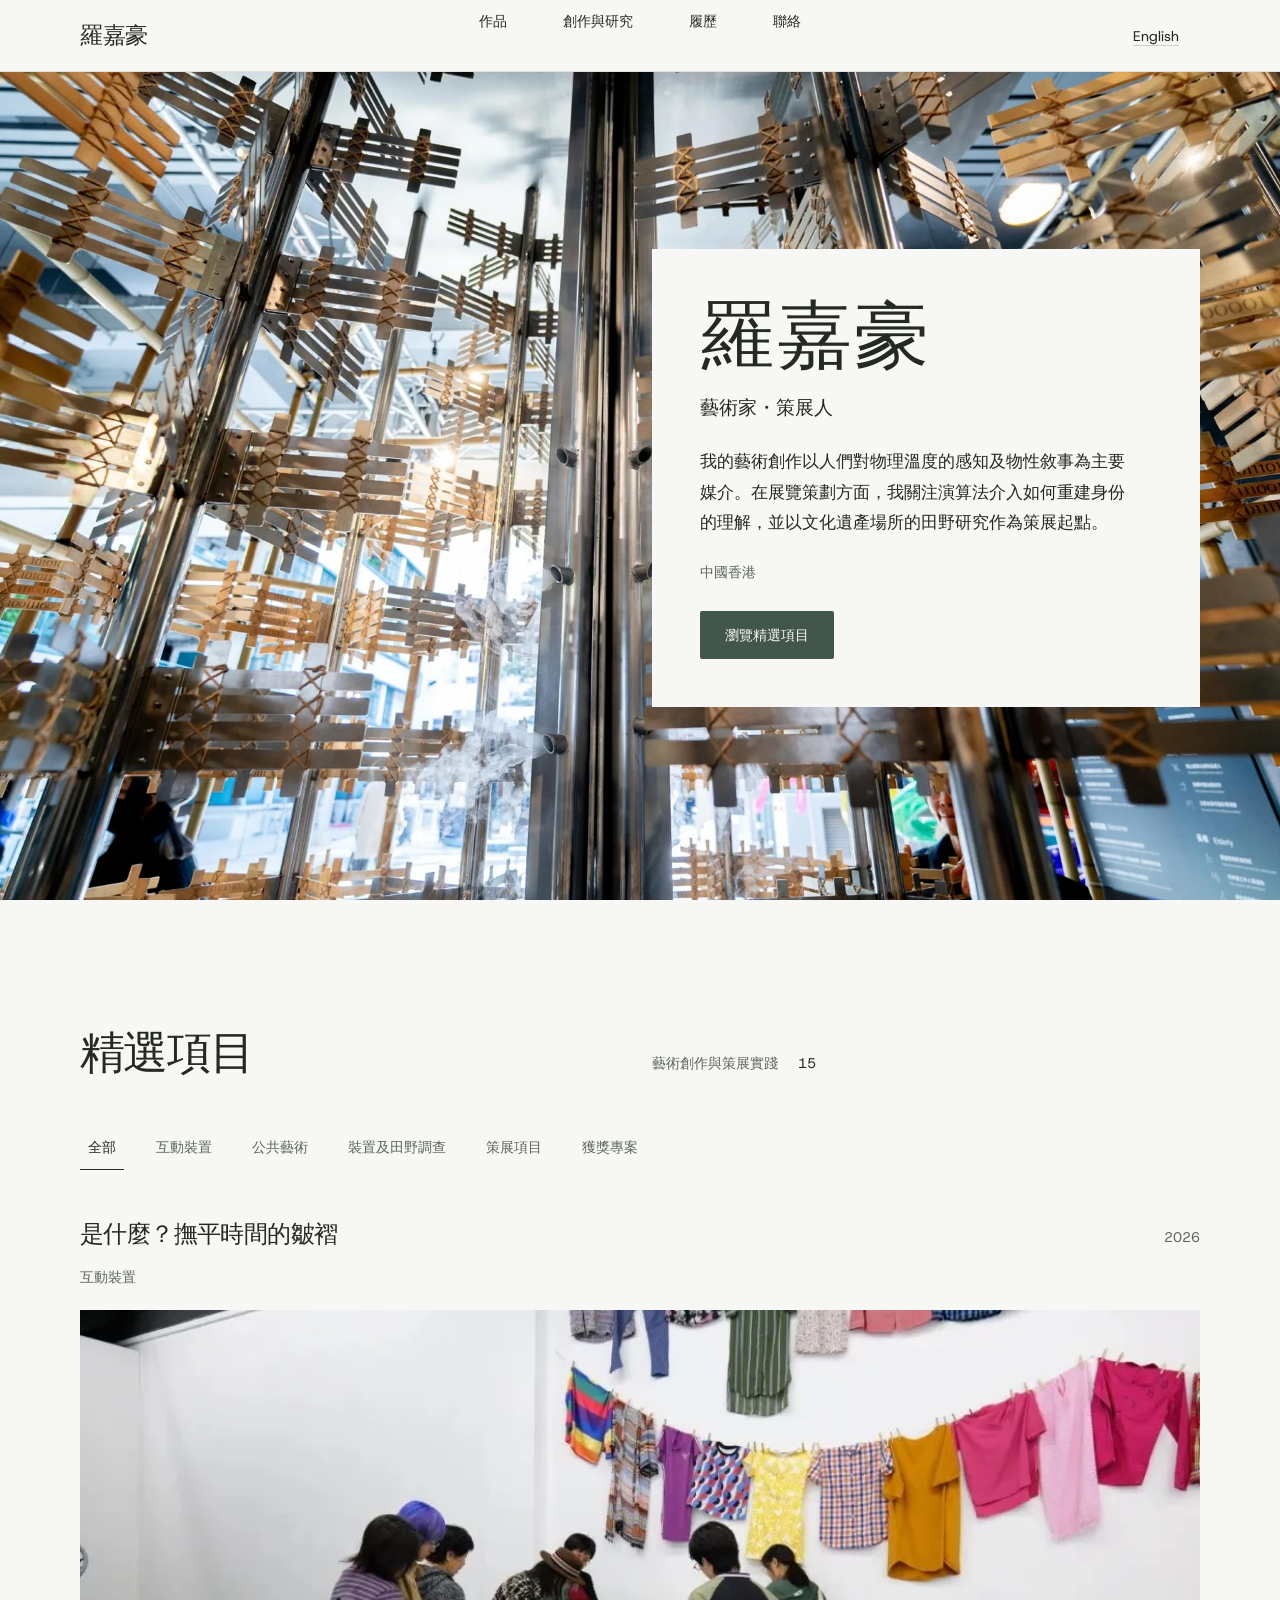
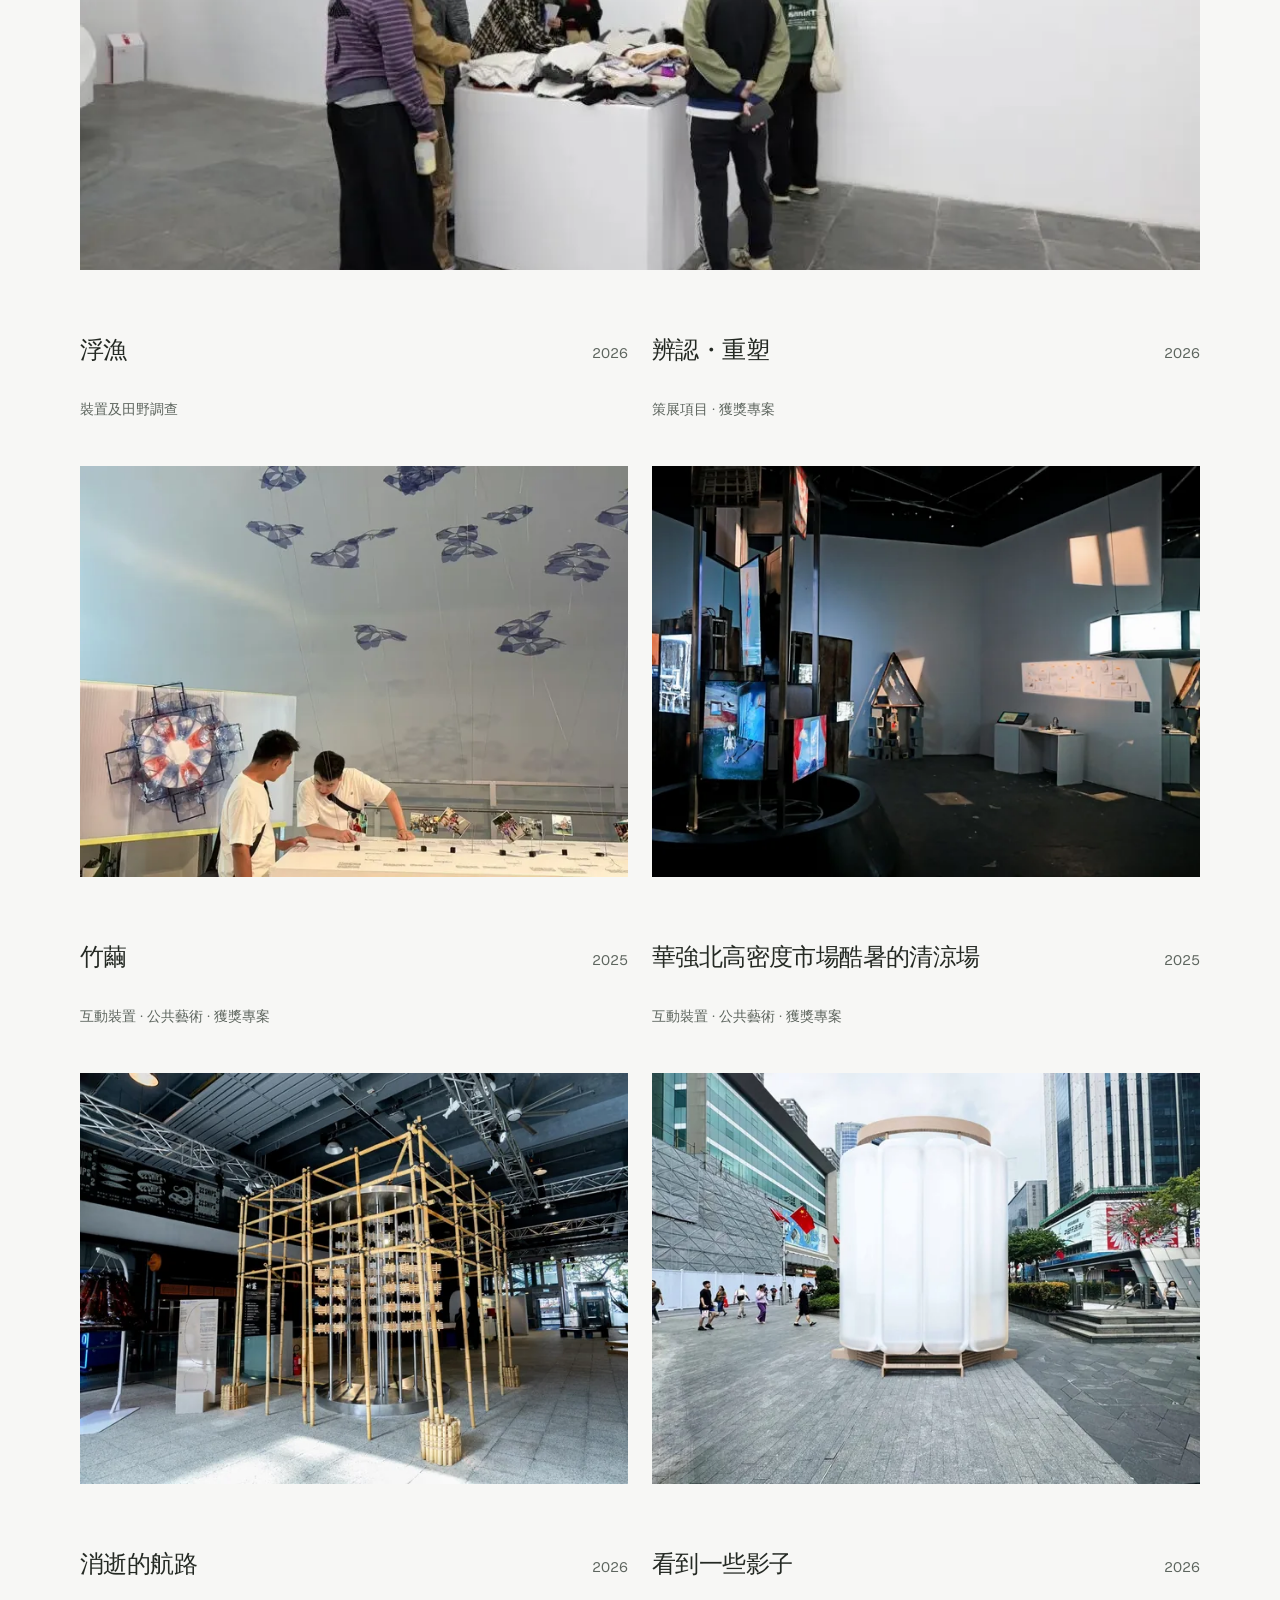
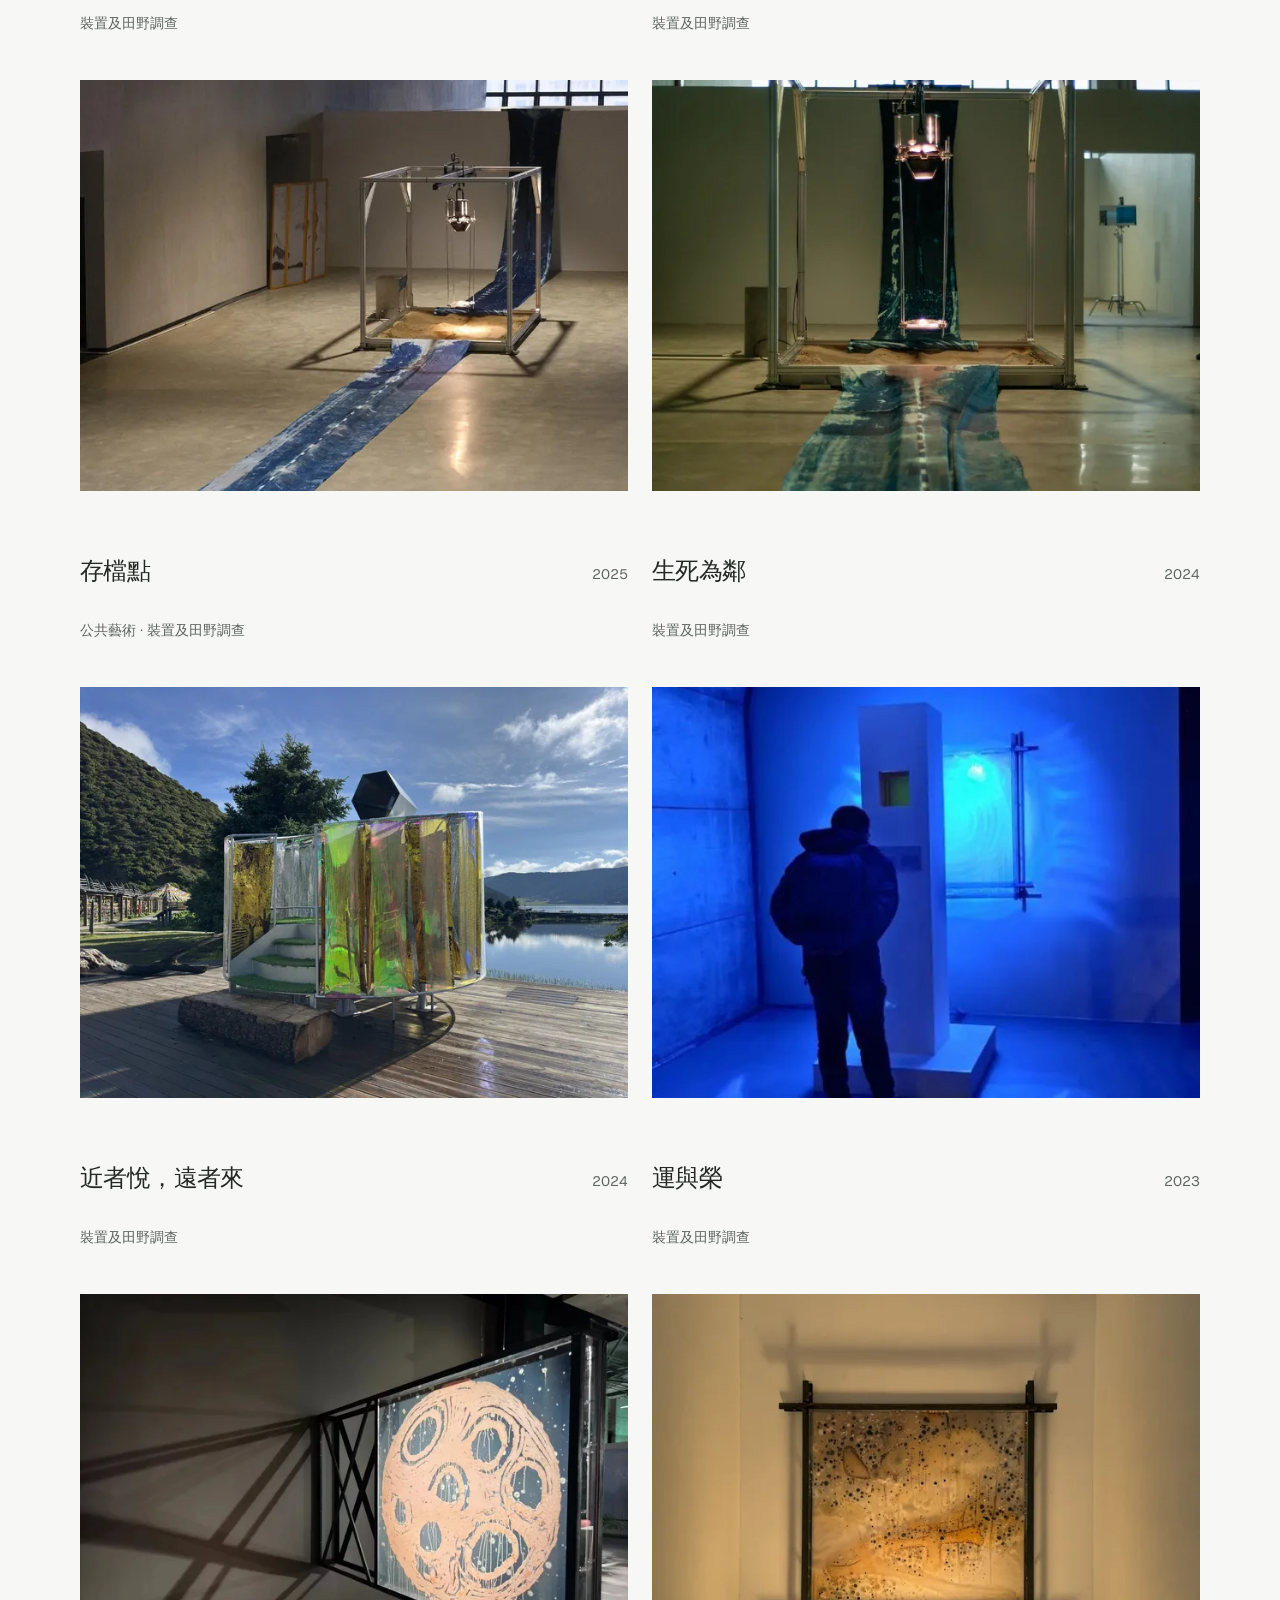
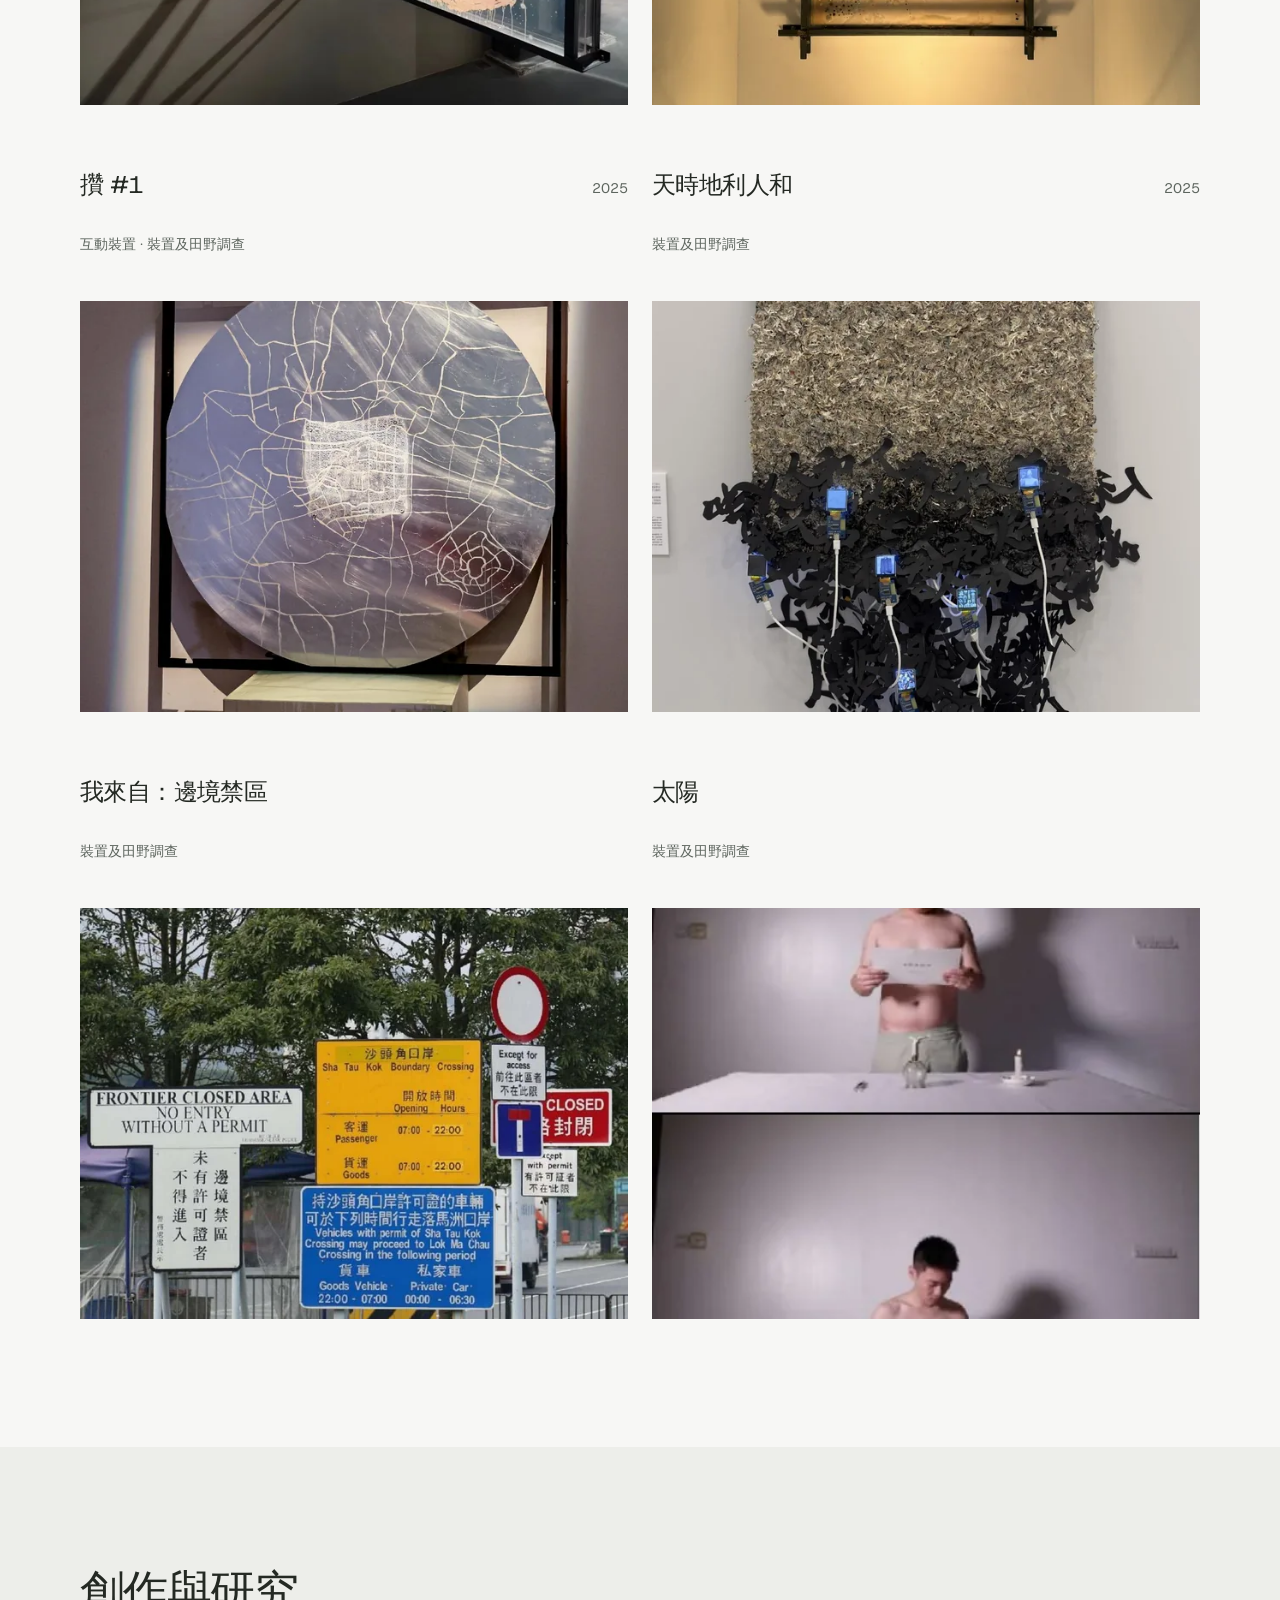
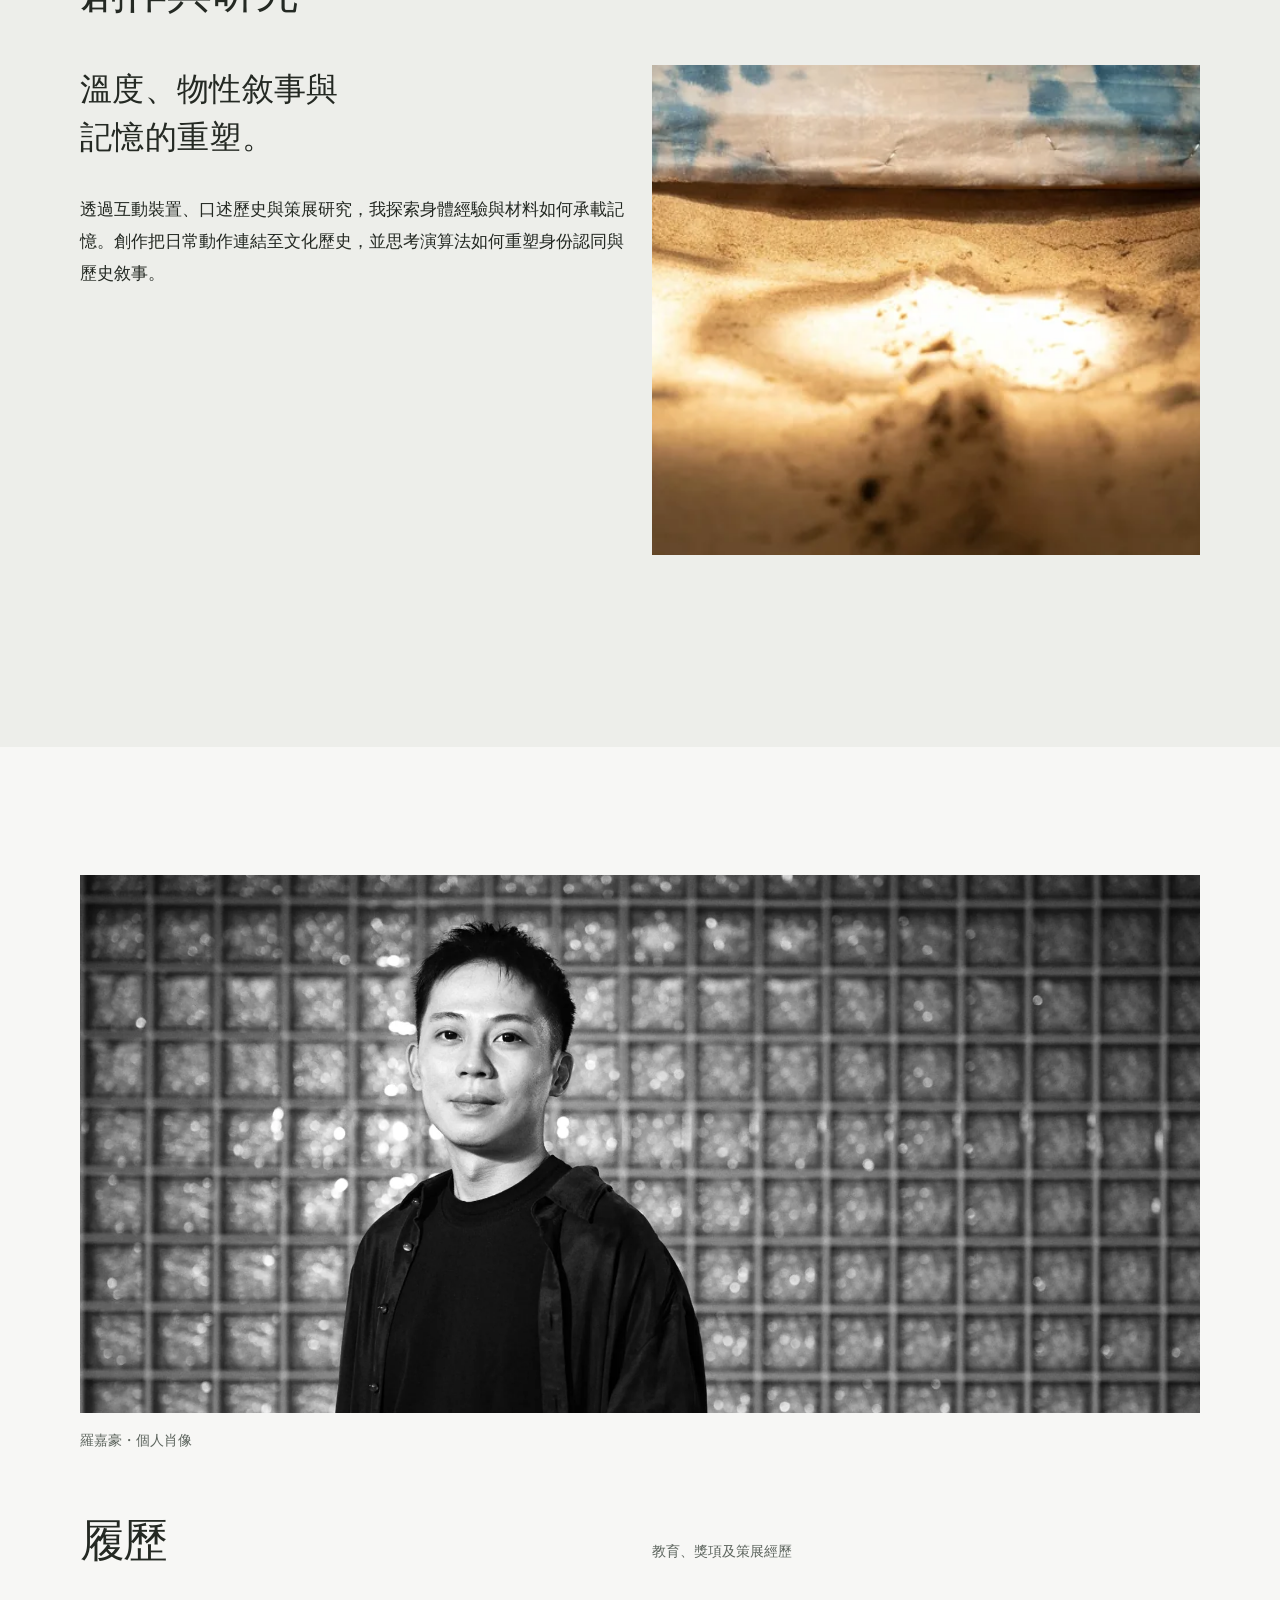
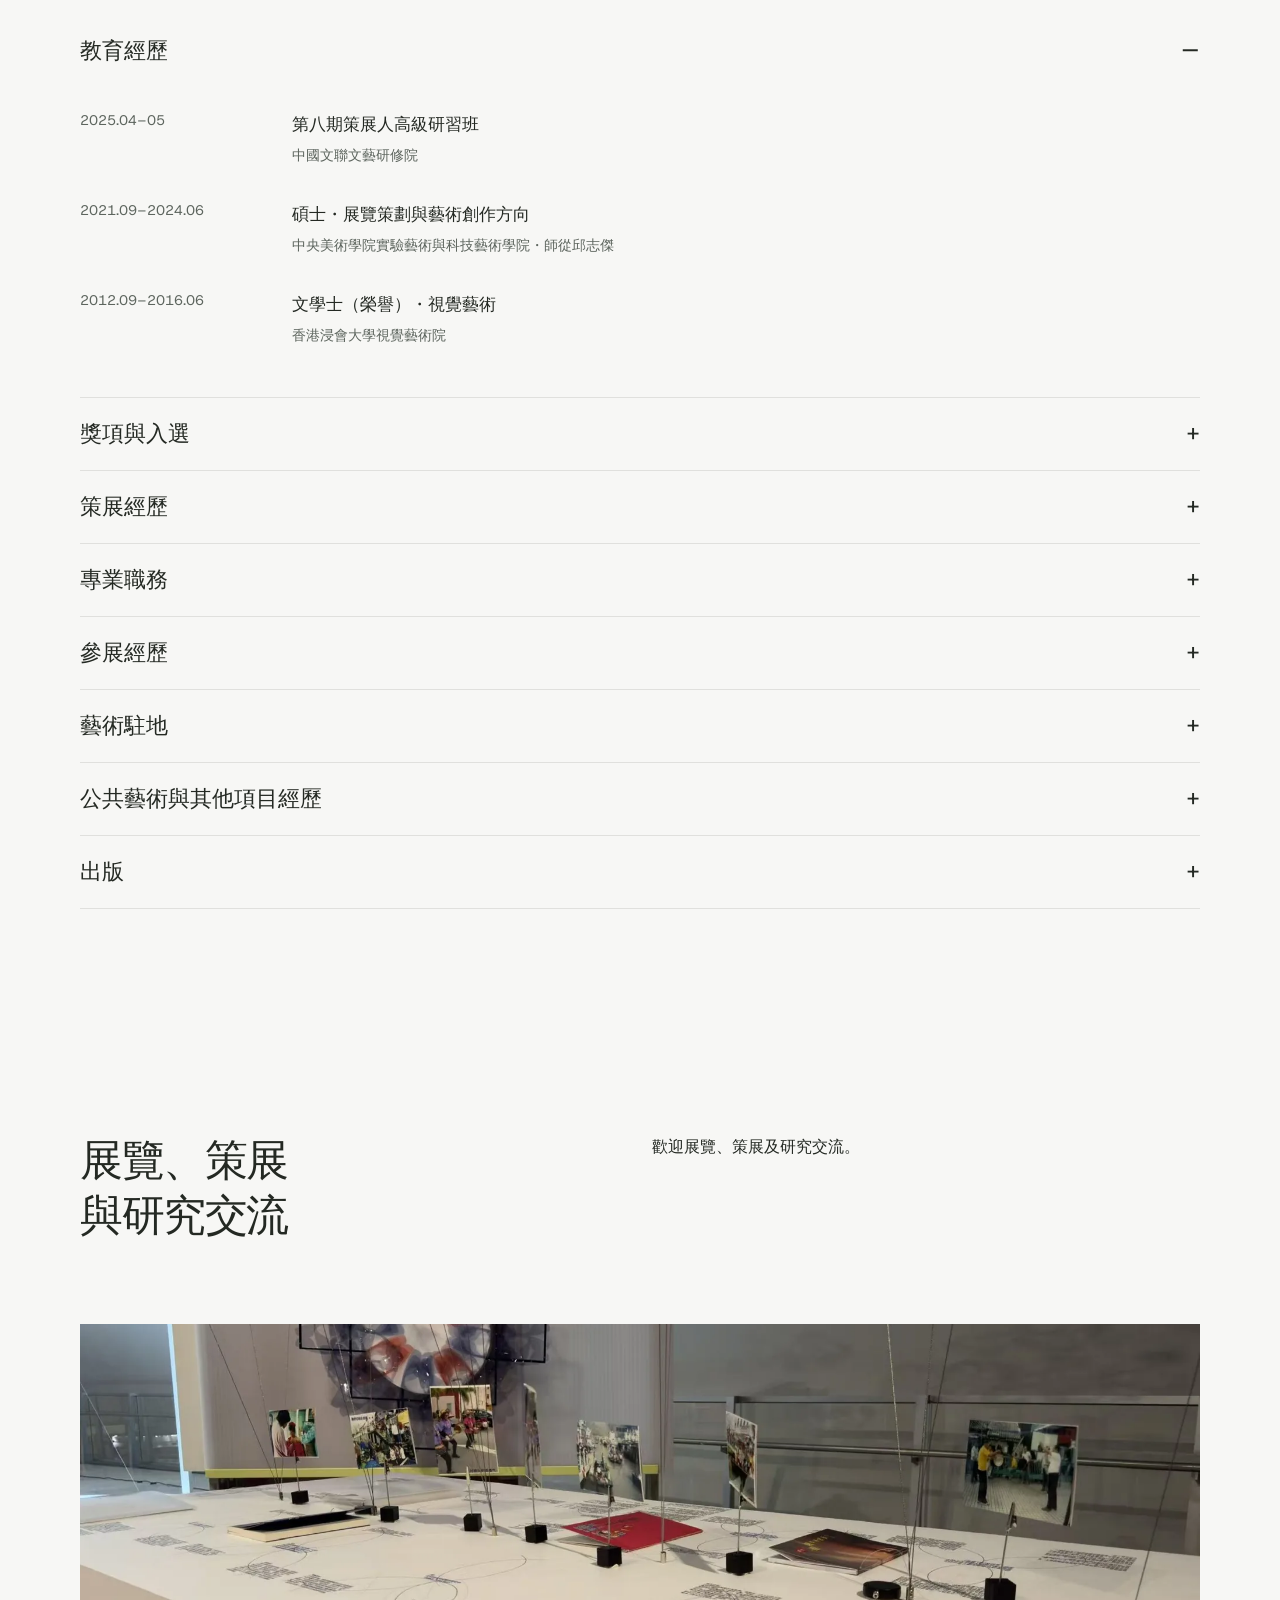
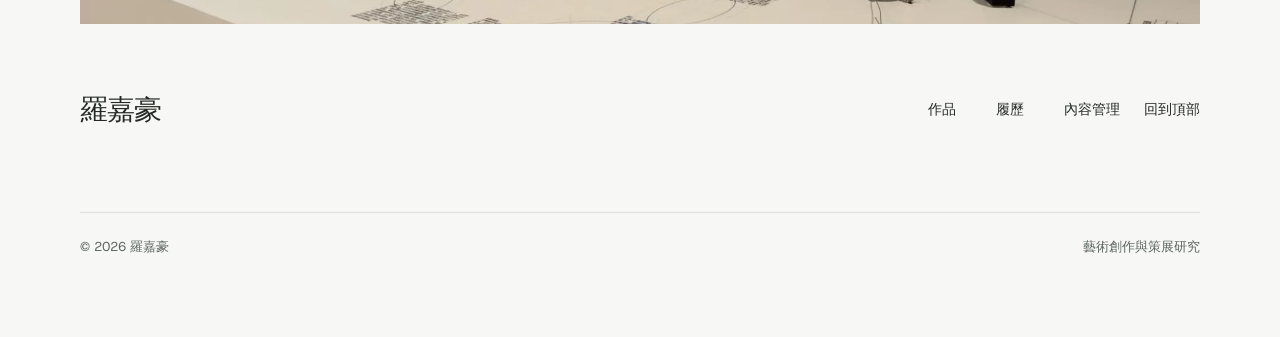
==== commit 1ce27ef4: "Separate editable home, portrait and footer banners" ====
--- a/index.html
+++ b/index.html
@@ -5,13 +5,13 @@
 <meta name="page-type" content="service"><meta name="site-kind" content="other">
 <title>羅嘉豪 Karl Law | 藝術家與策展人</title>
 <meta name="description" content="羅嘉豪的藝術創作與策展檔案：互動裝置、公共藝術、田野調查及研究。Karl Law, artist and curator based in Hong Kong.">
-<meta name="theme-color" content="#f7f7f5"><meta property="og:title" content="羅嘉豪 Karl Law | Artist & curator"><meta property="og:description" content="Installations, field research and curatorial practice from Hong Kong."><meta property="og:type" content="website"><meta property="og:image" content="https://karllaw-lkh.github.io/portfolio/assets/portfolio/7a0a9493777cd3.jpg"><meta name="twitter:card" content="summary_large_image">
+<meta name="theme-color" content="#f7f7f5"><meta property="og:title" content="羅嘉豪 Karl Law | Artist & curator"><meta property="og:description" content="Installations, field research and curatorial practice from Hong Kong."><meta property="og:type" content="website"><meta property="og:image" content="https://karllaw-lkh.github.io/portfolio/assets/portfolio/0d1dd91dcbc2ce.jpg"><meta name="twitter:card" content="summary_large_image">
 <link rel="canonical" href="https://karllaw-lkh.github.io/portfolio/"><link rel="icon" href="assets/favicon.svg" type="image/svg+xml">
-<link rel="stylesheet" href="assets/fonts/fonts.css"><link rel="stylesheet" href="assets/taste/system.css"><link rel="stylesheet" href="assets/taste/ui/cards.css"><link rel="stylesheet" href="assets/taste/motion/motion.css"><link rel="stylesheet" href="assets/taste/layout/layout.css"><link rel="stylesheet" href="style.css?v=20261119-taste">
+<link rel="stylesheet" href="assets/fonts/fonts.css"><link rel="stylesheet" href="assets/taste/system.css"><link rel="stylesheet" href="assets/taste/ui/cards.css"><link rel="stylesheet" href="assets/taste/motion/motion.css"><link rel="stylesheet" href="assets/taste/layout/layout.css"><link rel="stylesheet" href="style.css?v=20261119-banners">
 <script>document.documentElement.classList.add('m-enter');setTimeout(()=>document.documentElement.classList.add('m-enter-done'),700)</script>
 <script>document.documentElement.classList.add('mo-js');setTimeout(()=>document.documentElement.classList.add('mo-safe'),2500)</script>
 <link rel="modulepreload" href="assets/taste/moments/moments.js"><link rel="modulepreload" href="assets/taste/moments/lib.js"><link rel="modulepreload" href="assets/taste/moments/picture-develops/moment.js">
-<script type="module" src="app.js?v=20261119-taste"></script>
+<script type="module" src="app.js?v=20261119-banners"></script>
 </head><body>
 <!-- taste-skill: service / artist portfolio. photo hero, Host Grotesk, supplied portrait palette, nav-centre, footer-columns, close-photo, space, block, wordmark. Growing artwork and CV archives retain their natural height. -->
 <header class="nav nav--centre"><div class="wrap nav__bar">
@@ -22,7 +22,7 @@
 </div></header>
 <main id="main">
 <section class="hero hero--photo" id="about" data-enter data-calm="right" aria-labelledby="name">
-<img id="portrait" class="hero__bg" src="assets/previews/7a0a9493777cd3-1920.webp" srcset="assets/previews/7a0a9493777cd3-640.webp 640w, assets/previews/7a0a9493777cd3-1920.webp 1920w" sizes="100vw" alt="羅嘉豪・個人肖像" width="2000" height="1333" fetchpriority="high" data-source="Artist portfolio" data-subject="Artist portrait">
+<img id="heroBanner" class="hero__bg" src="assets/previews/0d1dd91dcbc2ce-1920.webp" srcset="assets/previews/0d1dd91dcbc2ce-640.webp 640w, assets/previews/0d1dd91dcbc2ce-1920.webp 1920w" sizes="100vw" alt="竹製構件與機械裝置細節" width="2000" height="1333" fetchpriority="high" data-source="Artist portfolio" data-subject="Bamboo installation detail">
 <div class="wrap"><div class="hero-text"><div class="hero__text"><h1 id="name">羅嘉豪</h1><p id="role" class="artist-role">藝術家・策展人</p><p class="hero__lead" id="intro">我的藝術創作以人們對物理溫度的感知及物性敘事為主要媒介。在展覽策劃方面，我關注演算法介入如何重建身份的理解，並以文化遺產場所的田野研究作為策展起點。</p><p class="artist-location" id="location">中國香港</p><div class="btn-row"><a class="btn btn--primary" href="#works" data-i18n="explore">瀏覽精選項目</a><a class="btn btn--secondary" id="cv" hidden data-i18n="cv">下載履歷</a></div></div></div></div>
 </section>
 <section class="section portfolio-section" id="works" aria-labelledby="worksHeading"><div class="wrap">
@@ -32,10 +32,10 @@
 <section class="section practice-section" id="practice" aria-labelledby="practiceHeading"><div class="wrap">
 <h2 id="practiceHeading" data-i18n="practice">創作與研究</h2><div class="practice-grid"><div class="practice-copy"><p class="statement-title" id="statement">溫度、物性敘事與記憶的重塑。</p><p id="research"></p></div><figure class="develop" data-moment="picture-develops"><img id="practicePhoto" src="assets/previews/a4e0700aa65d93-1280.webp" srcset="assets/previews/a4e0700aa65d93-640.webp 640w, assets/previews/a4e0700aa65d93-1280.webp 1280w" sizes="(max-width:639px) calc(100vw - 48px), 50vw" alt="消逝的航路・光束與沙面" width="2000" height="1333" loading="lazy" data-source="Artist portfolio" data-subject="Light and material"></figure></div>
 </div></section>
-<section class="section cv-section" id="archive" aria-labelledby="archiveHeading"><div class="wrap"><div class="archive-heading"><h2 id="archiveHeading" data-i18n="archive">履歷</h2><p data-i18n="record">教育、獎項及策展經歷</p></div><div id="archiveRows"></div></div></section>
+<section class="section cv-section" id="archive" aria-labelledby="archiveHeading"><div class="wrap"><figure class="cv-portrait"><img id="portrait" src="assets/previews/7a0a9493777cd3-1920.webp" srcset="assets/previews/7a0a9493777cd3-640.webp 640w, assets/previews/7a0a9493777cd3-1920.webp 1920w" sizes="100vw" alt="羅嘉豪・個人肖像" width="2000" height="1333" loading="lazy"><figcaption id="portraitCaption">羅嘉豪・個人肖像</figcaption></figure><div class="archive-heading"><h2 id="archiveHeading" data-i18n="archive">履歷</h2><p data-i18n="record">教育、獎項及策展經歷</p></div><div id="archiveRows"></div></div></section>
 </main>
 <footer class="footer closing" id="contact" aria-labelledby="contactHeading"><div class="wrap">
-<div class="closing__cta close--photo"><div class="archive-heading"><h2 id="contactHeading" data-i18n="touch">展覽、策展與研究交流</h2><div class="contact-copy"><p id="contactNote"></p><a id="email" class="link" hidden></a><div id="socials"></div></div></div><figure class="closing-photo"><img id="closingPhoto" src="assets/previews/10563c51fb7ba8-1280.webp" srcset="assets/previews/10563c51fb7ba8-640.webp 640w, assets/previews/10563c51fb7ba8-1280.webp 1280w" sizes="100vw" alt="存檔點・繪畫保暖毯與光影" width="1616" height="1080" loading="lazy" data-source="Artist portfolio" data-subject="Archive Point material detail"></figure></div>
+<div class="closing__cta close--photo"><div class="archive-heading"><h2 id="contactHeading" data-i18n="touch">展覽、策展與研究交流</h2><div class="contact-copy"><p id="contactNote"></p><a id="email" class="link" hidden></a><div id="socials"></div></div></div><figure class="closing-photo"><img id="closingPhoto" src="assets/previews/0f64d7873719d5-1920.webp" srcset="assets/previews/0f64d7873719d5-640.webp 640w, assets/previews/0f64d7873719d5-1920.webp 1920w" sizes="100vw" alt="浮漁・口述歷史文獻展示" width="2000" height="1125" loading="lazy" data-source="Artist portfolio" data-subject="Floating Fish oral history display"></figure></div>
 <div class="closing__links"><div class="footer-directory"><p id="footerName">羅嘉豪</p><nav aria-label="頁尾導覽"><a href="#works" data-i18n="works">作品</a><a href="#archive" data-i18n="archive">履歷</a><a href="admin/" data-i18n="studio">內容管理</a><a href="#about" data-i18n="top">回到頂部</a></nav></div><div class="footer__legal"><span id="copyright"></span><span data-i18n="footer">藝術創作與策展研究</span></div></div>
 </div></footer>
 <dialog id="project" aria-labelledby="projectTitle"><div class="dialog-top"><span data-i18n="detail">項目詳情</span><button id="closeProject" class="btn btn--secondary" type="button" data-i18n="close">關閉</button></div><div id="projectBody"></div></dialog>
--- a/style.css
+++ b/style.css
@@ -44,3 +44,5 @@
 @media(max-width:1023px){.hero--photo>.hero__bg{object-position:35% 0%}}
 @media(max-width:639px){.archive-heading{display:block}.work-card.card{grid-column:1/-1}}
 .closing .archive-heading{align-items:start}
+.cv-portrait{margin:0 0 64px}.cv-portrait img{display:block;width:100%;height:clamp(360px,42vw,560px);object-fit:cover;object-position:50% 0%;background:var(--surface)}.cv-portrait figcaption{margin-top:16px;font-size:14px;line-height:1.7;color:var(--muted)}
+@media(max-width:639px){.cv-portrait{margin-bottom:40px}.cv-portrait img{height:auto;aspect-ratio:4/3}}
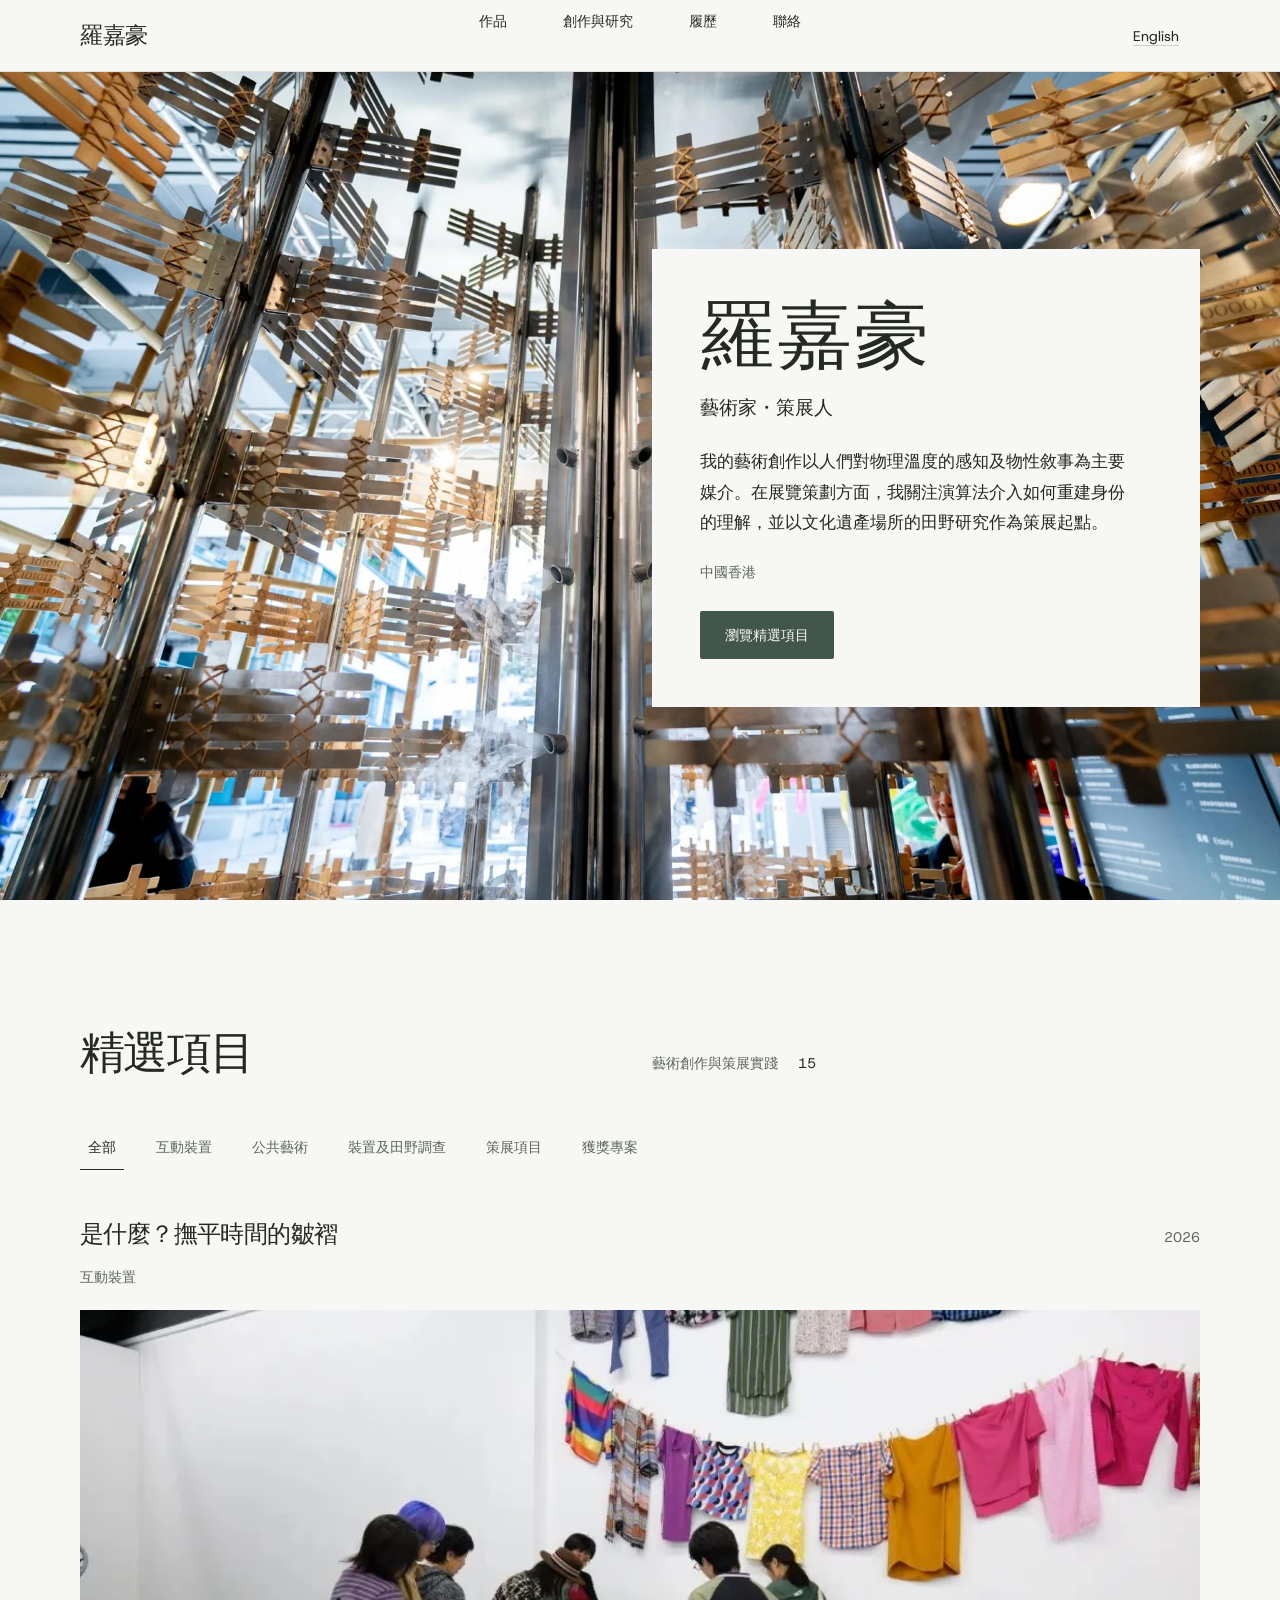
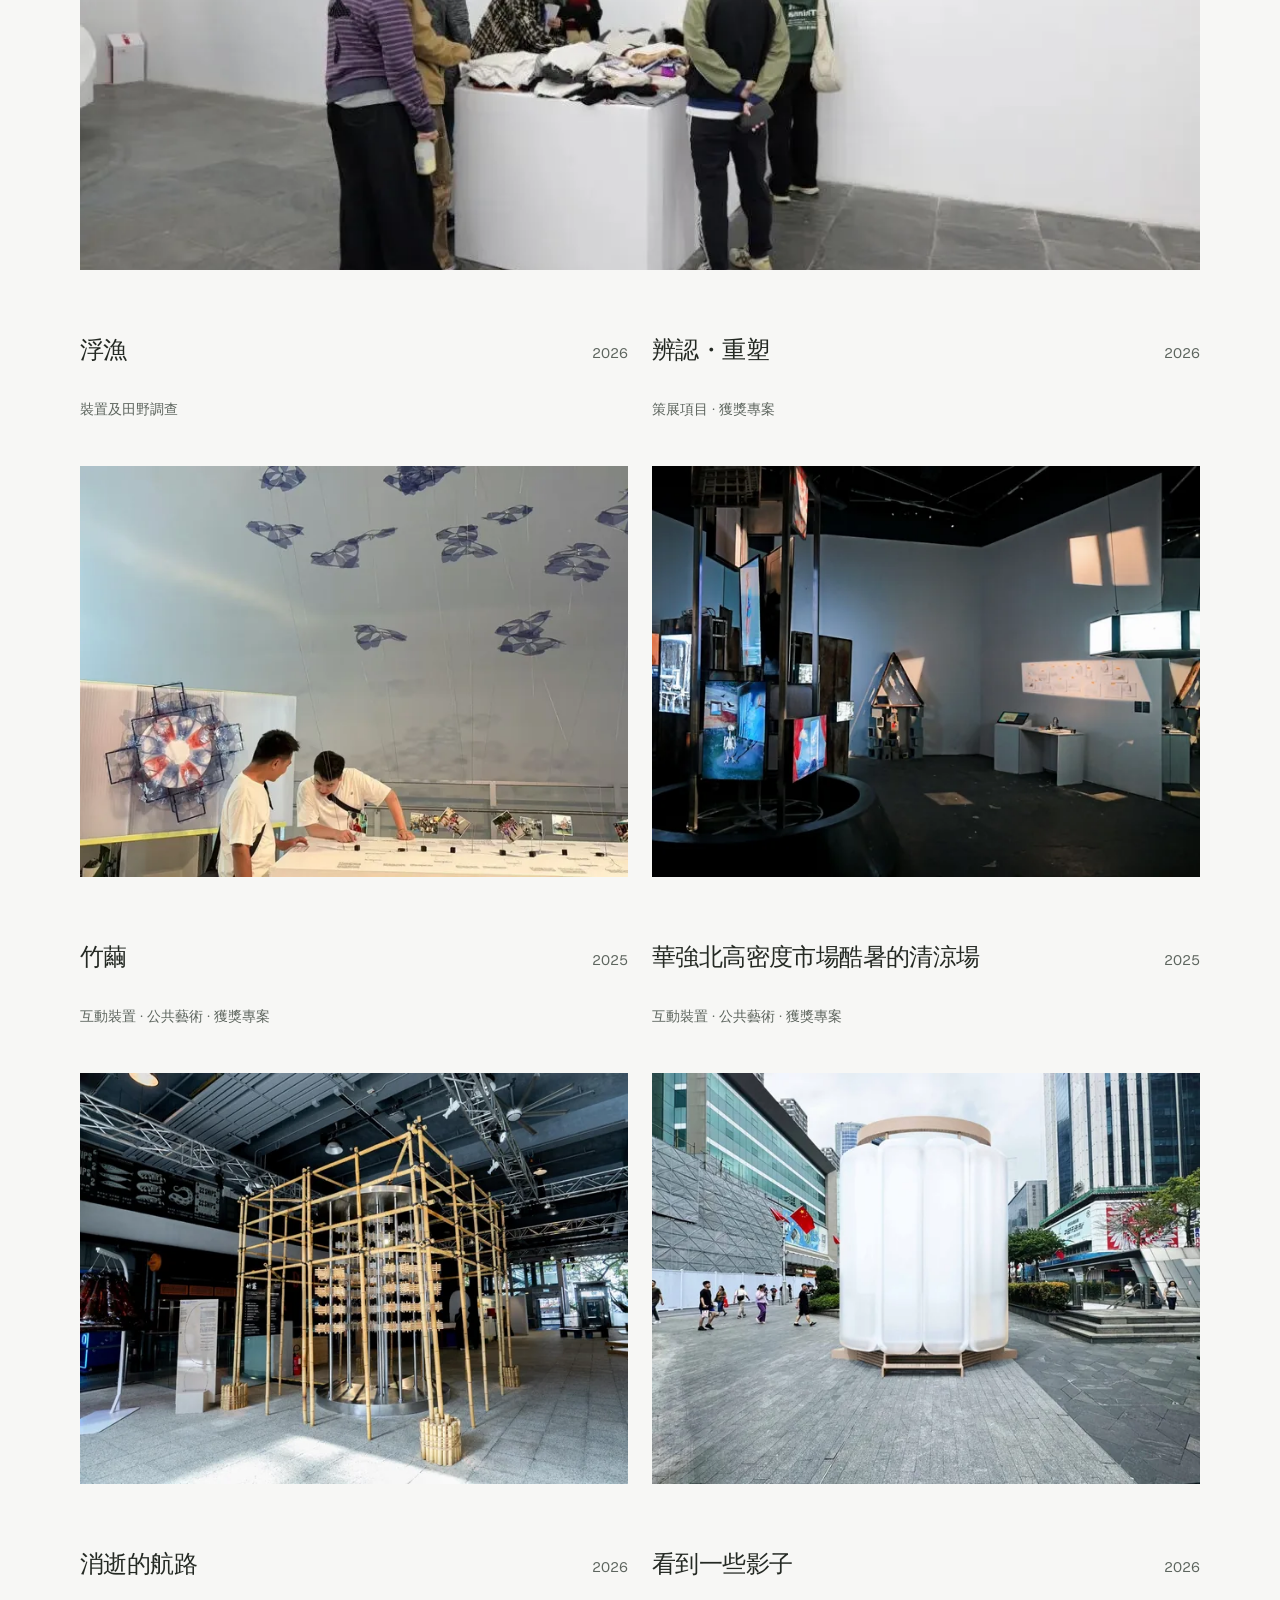
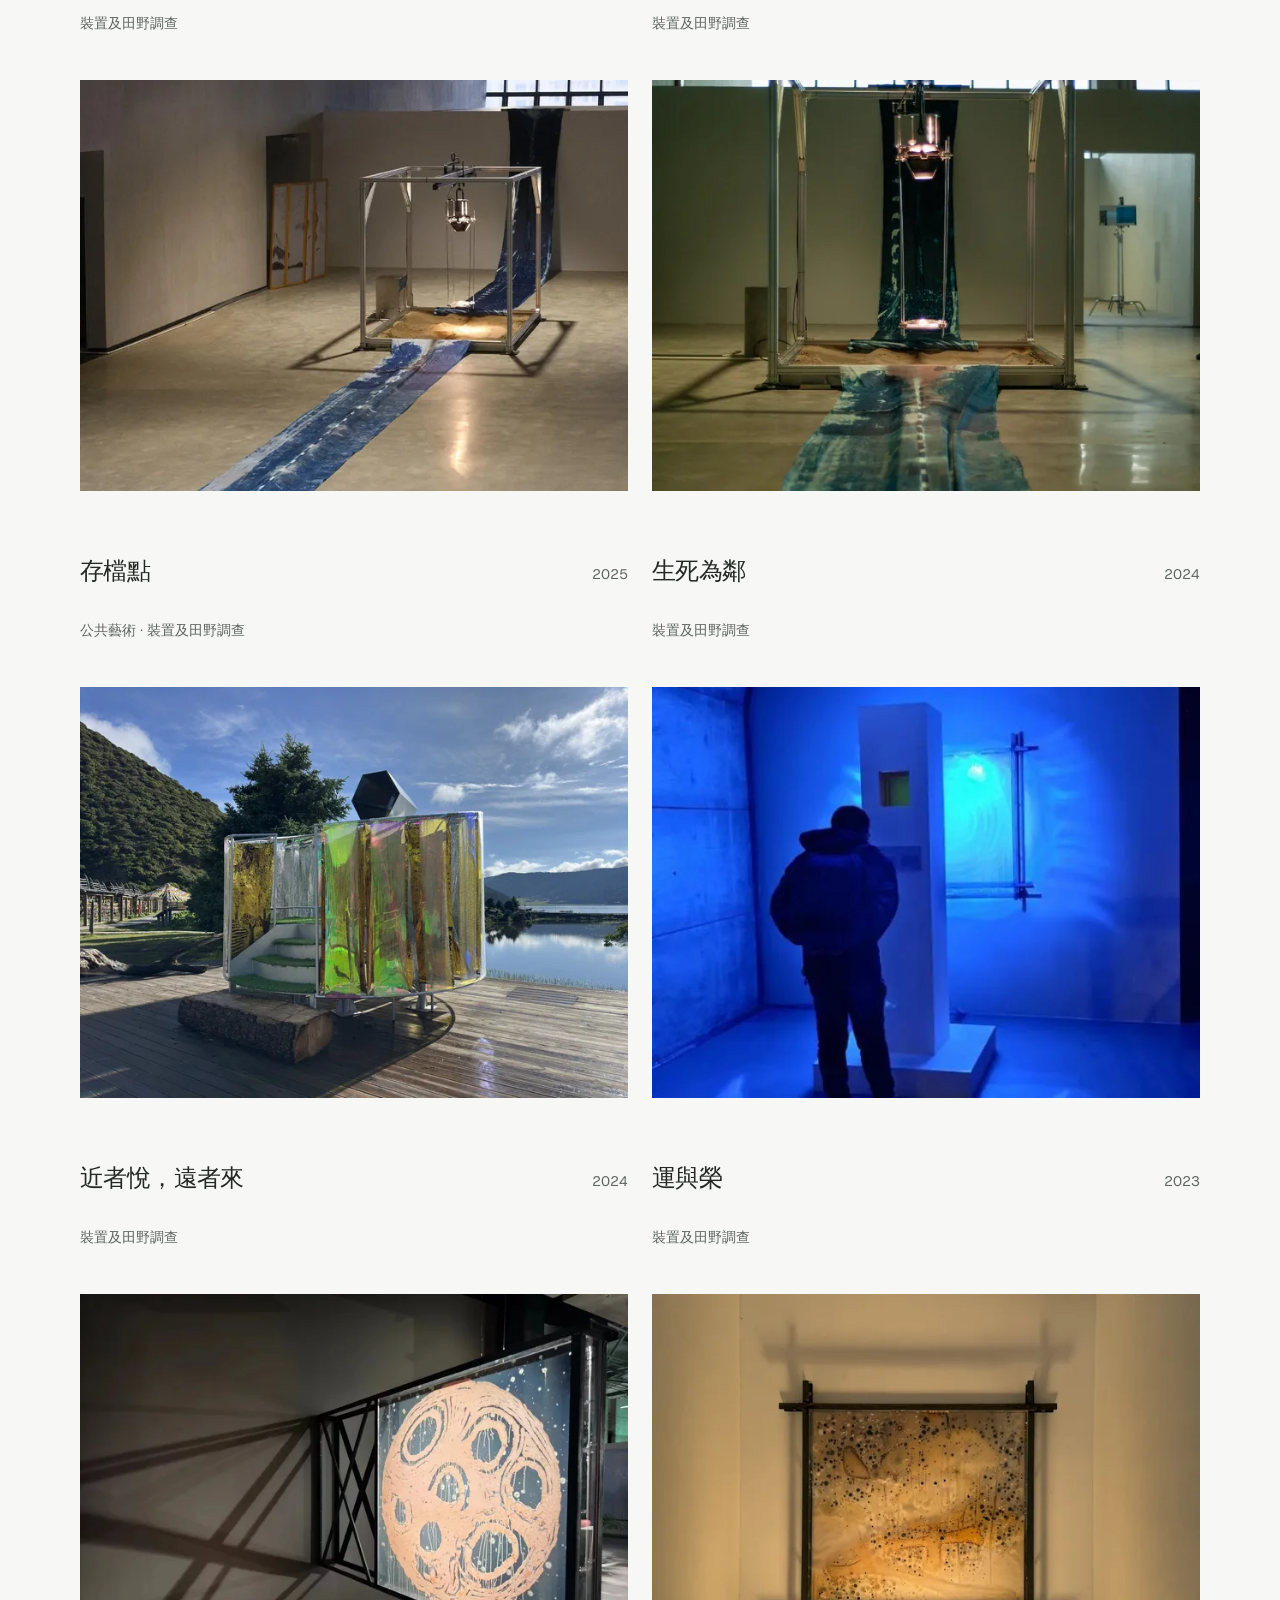
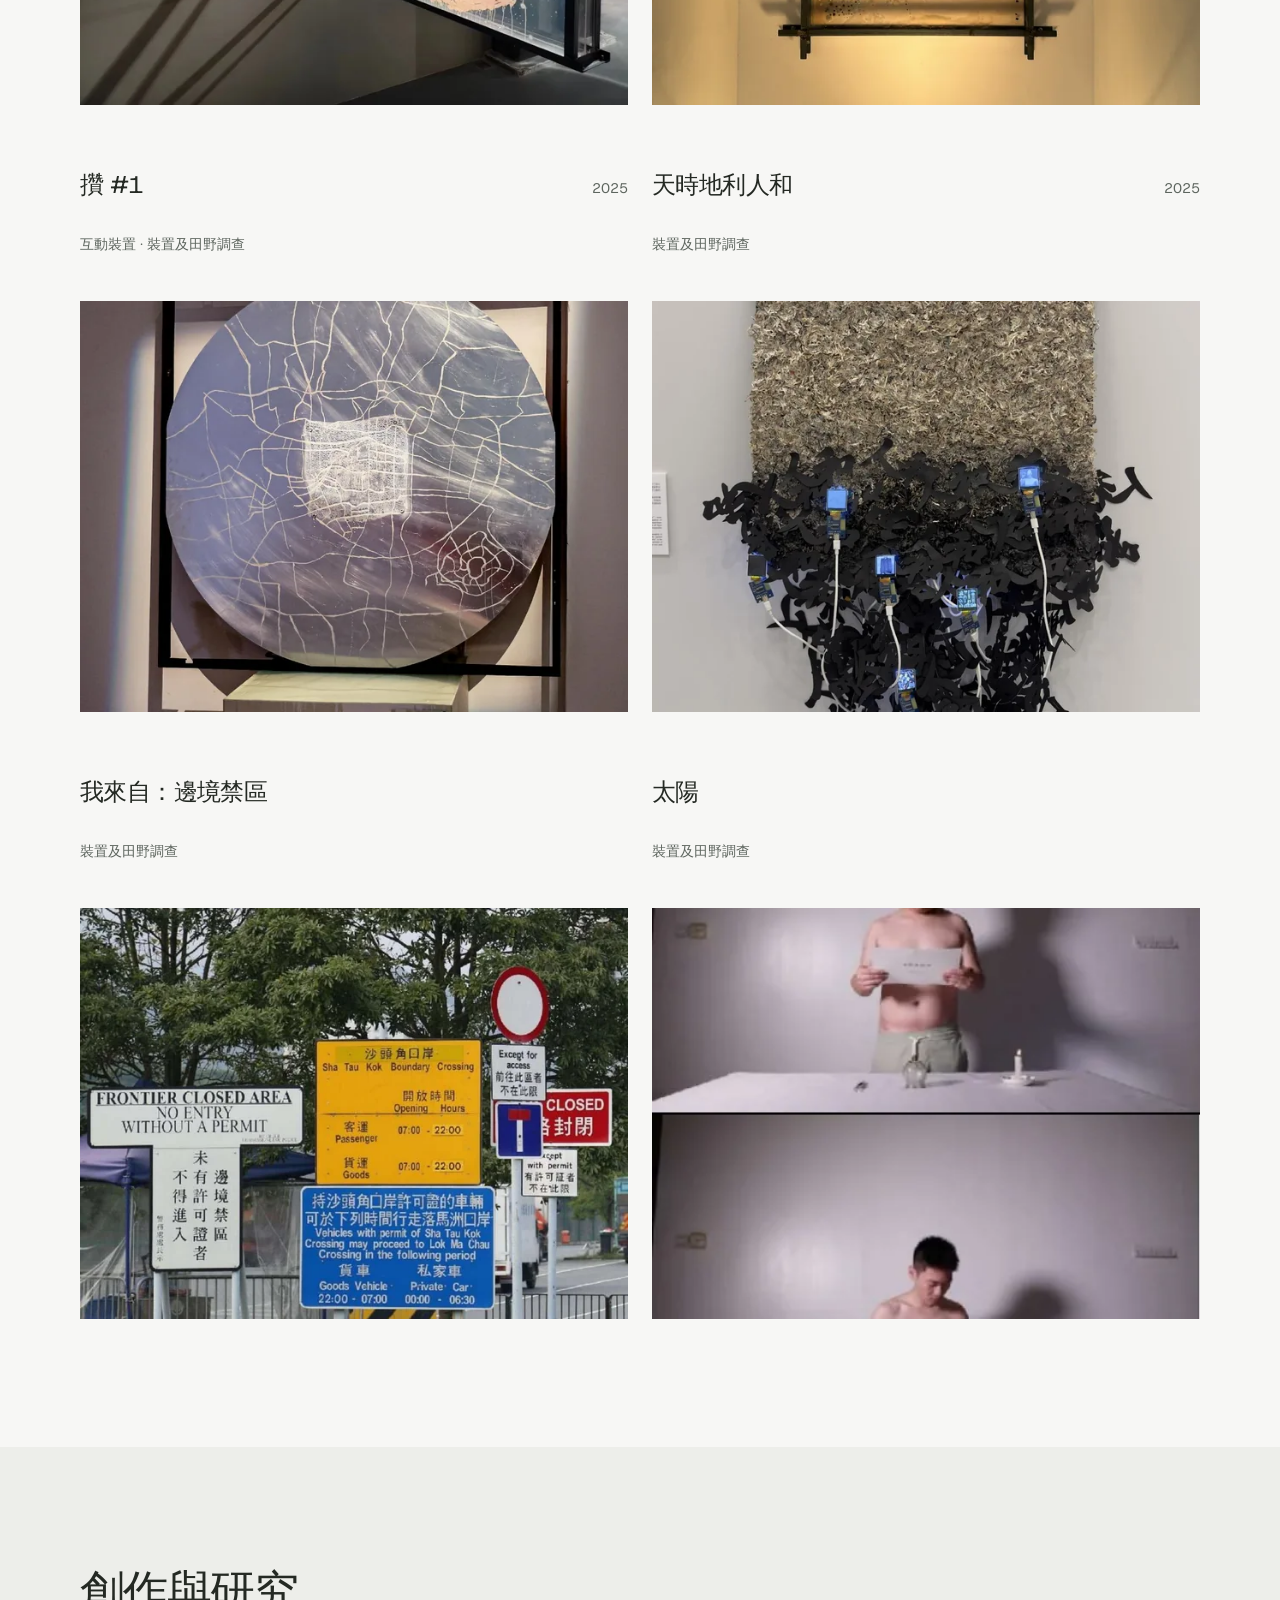
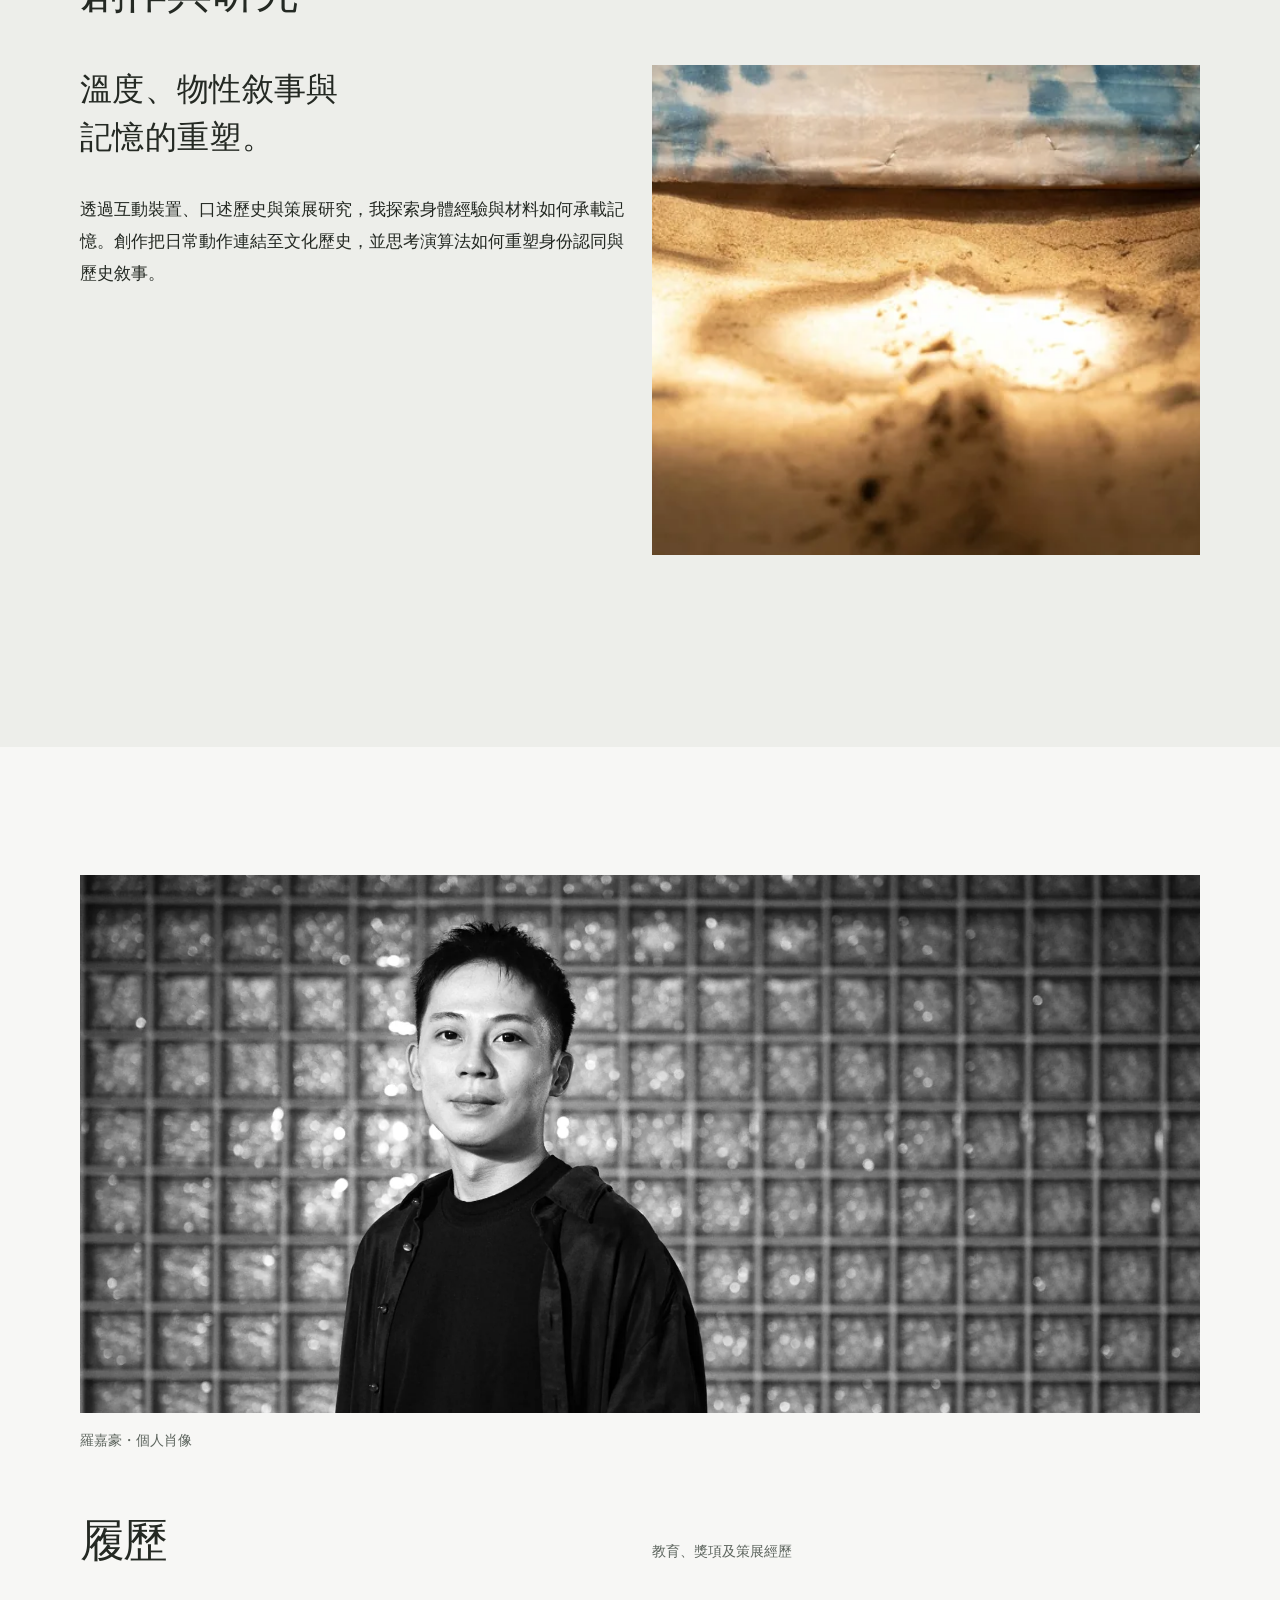
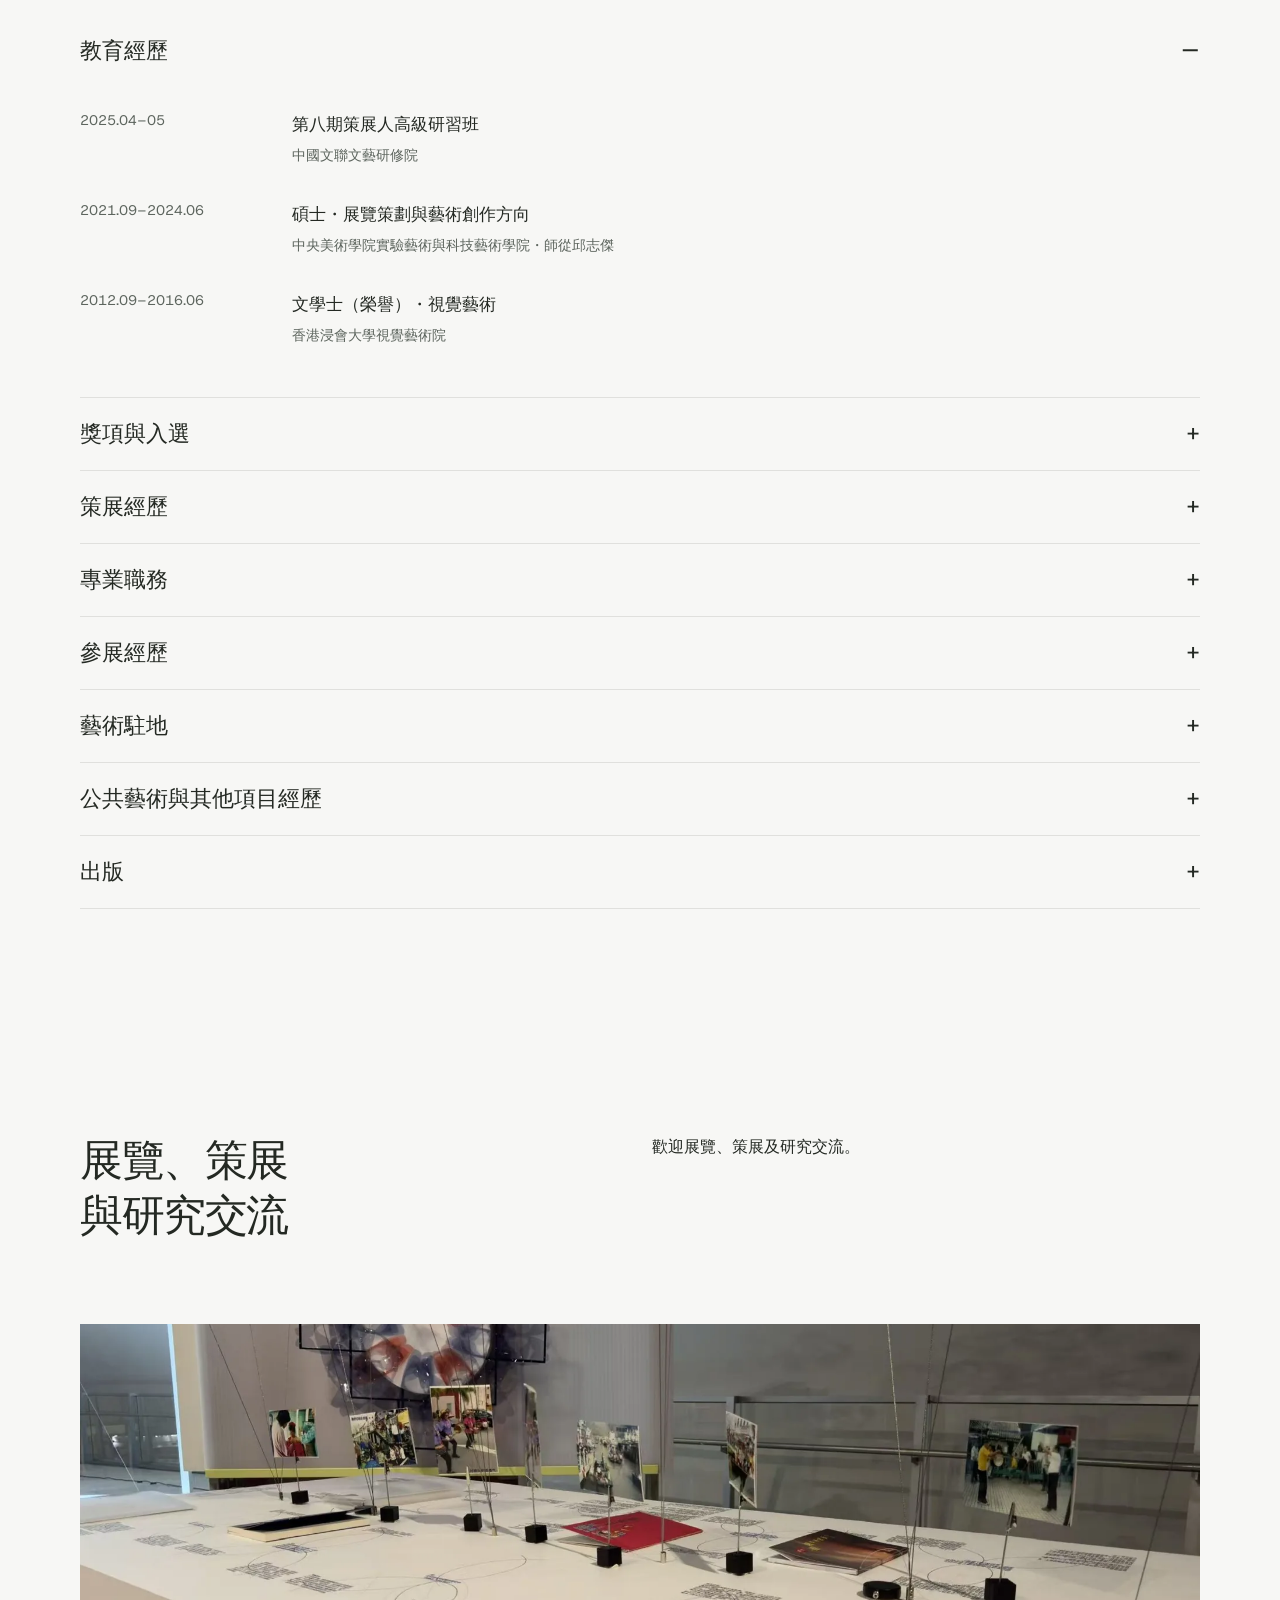
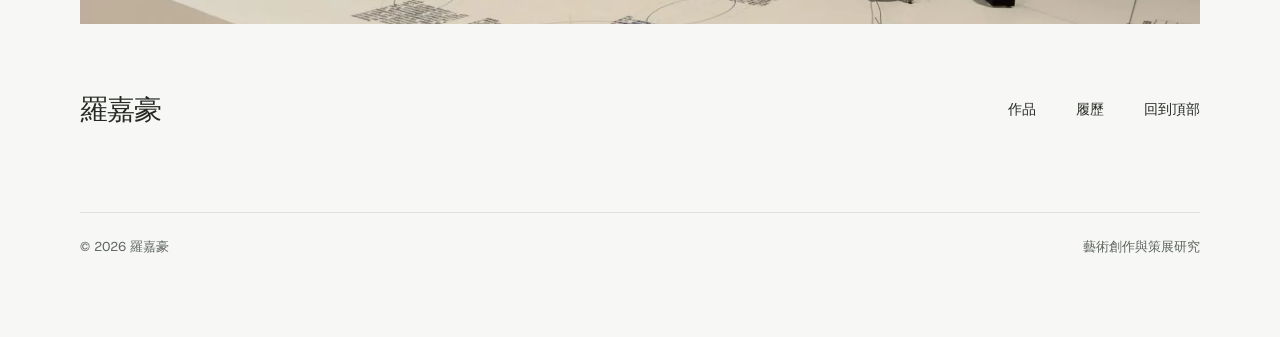
==== commit 6d7b4d1f: "Remove public content management footer link" ====
--- a/index.html
+++ b/index.html
@@ -36,7 +36,7 @@
 </main>
 <footer class="footer closing" id="contact" aria-labelledby="contactHeading"><div class="wrap">
 <div class="closing__cta close--photo"><div class="archive-heading"><h2 id="contactHeading" data-i18n="touch">展覽、策展與研究交流</h2><div class="contact-copy"><p id="contactNote"></p><a id="email" class="link" hidden></a><div id="socials"></div></div></div><figure class="closing-photo"><img id="closingPhoto" src="assets/previews/0f64d7873719d5-1920.webp" srcset="assets/previews/0f64d7873719d5-640.webp 640w, assets/previews/0f64d7873719d5-1920.webp 1920w" sizes="100vw" alt="浮漁・口述歷史文獻展示" width="2000" height="1125" loading="lazy" data-source="Artist portfolio" data-subject="Floating Fish oral history display"></figure></div>
-<div class="closing__links"><div class="footer-directory"><p id="footerName">羅嘉豪</p><nav aria-label="頁尾導覽"><a href="#works" data-i18n="works">作品</a><a href="#archive" data-i18n="archive">履歷</a><a href="admin/" data-i18n="studio">內容管理</a><a href="#about" data-i18n="top">回到頂部</a></nav></div><div class="footer__legal"><span id="copyright"></span><span data-i18n="footer">藝術創作與策展研究</span></div></div>
+<div class="closing__links"><div class="footer-directory"><p id="footerName">羅嘉豪</p><nav aria-label="頁尾導覽"><a href="#works" data-i18n="works">作品</a><a href="#archive" data-i18n="archive">履歷</a><a href="#about" data-i18n="top">回到頂部</a></nav></div><div class="footer__legal"><span id="copyright"></span><span data-i18n="footer">藝術創作與策展研究</span></div></div>
 </div></footer>
 <dialog id="project" aria-labelledby="projectTitle"><div class="dialog-top"><span data-i18n="detail">項目詳情</span><button id="closeProject" class="btn btn--secondary" type="button" data-i18n="close">關閉</button></div><div id="projectBody"></div></dialog>
 <p class="load-error" id="loadError" role="alert" hidden>內容未能載入。請重新整理頁面。 / Content could not be loaded. Please refresh.</p>
